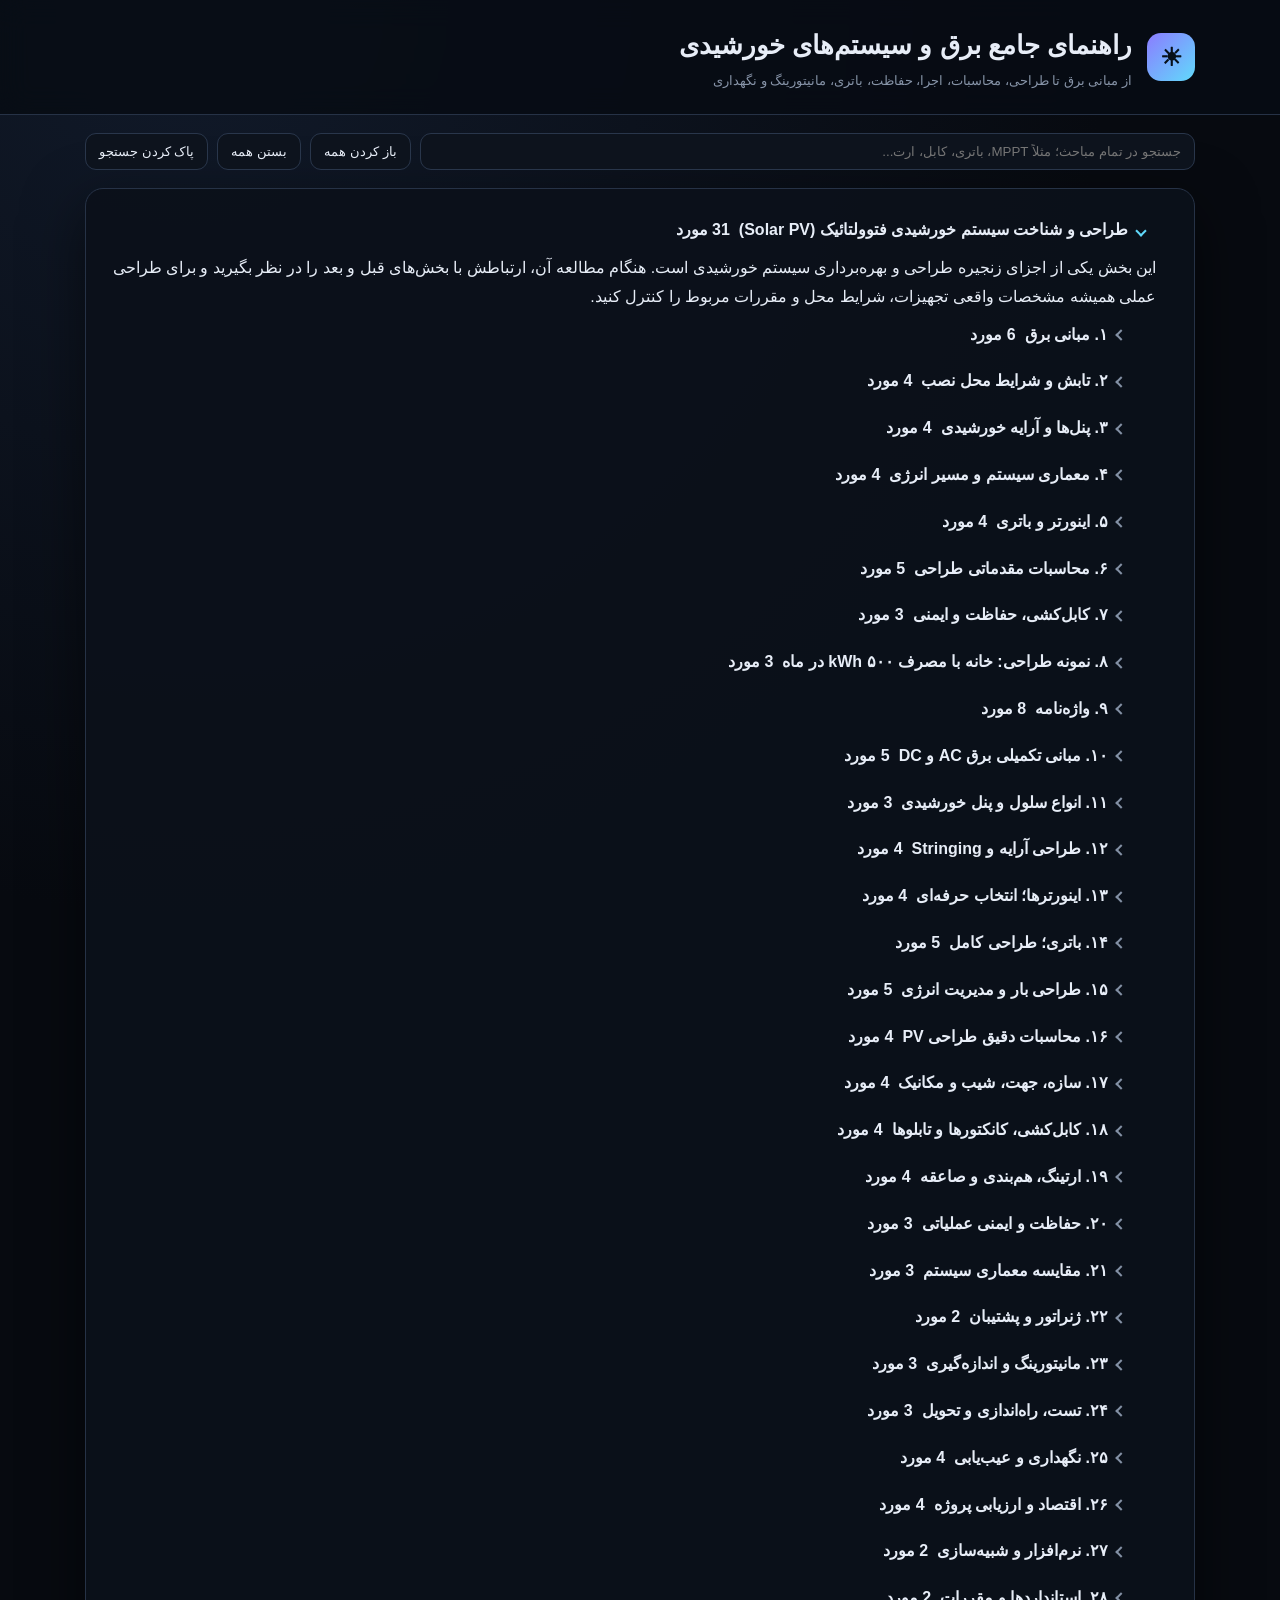
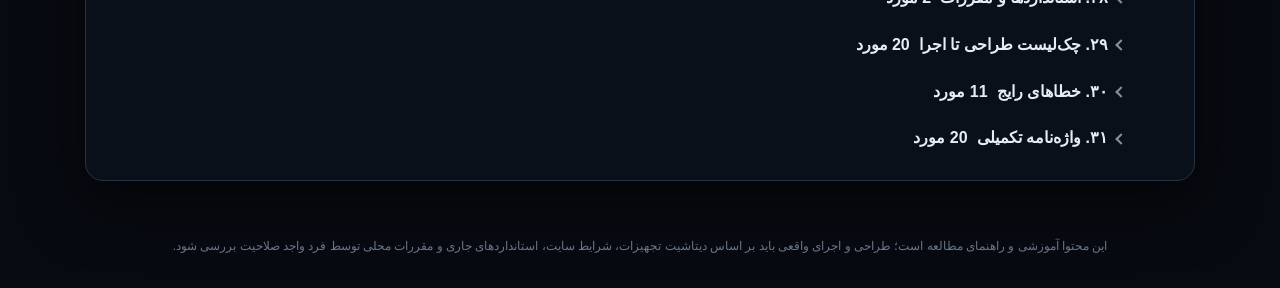
==== solar_system_dark.html @ 5c8ee8f2 "first commit" ====
<!doctype html>
<html lang="fa" dir="rtl">

<head>
    <meta charset="utf-8">
    <meta name="viewport" content="width=device-width,initial-scale=1">
    <title>راهنمای جامع برق و سیستم‌های خورشیدی</title>
    <link rel="stylesheet" href="assets/css/solar_system_dark.css">
</head>

<body>
    <header>
        <div class="head">
            <div class="logo">☀</div>
            <div>
                <h1>راهنمای جامع برق و سیستم‌های خورشیدی</h1>
                <div class="sub">از مبانی برق تا طراحی، محاسبات، اجرا، حفاظت، باتری، مانیتورینگ و نگهداری</div>
            </div>
        </div>
    </header>
    <div class="tools"><input id="search" placeholder="جستجو در تمام مباحث؛ مثلاً MPPT، باتری، کابل، ارت..."><button
            id="open">باز کردن همه</button><button id="close">بستن همه</button><button id="clear">پاک کردن
            جستجو</button></div>
    <main>
        <section class="tree">
            <ul>
                <li>
                    <details class="topic" open>
                        <summary><span class="chev"></span><span class="title">طراحی و شناخت سیستم خورشیدی فتوولتائیک
                                (Solar PV)</span><span class="count">31 مورد</span></summary>
                        <div class="topic-desc">این بخش یکی از اجزای زنجیره طراحی و بهره‌برداری سیستم خورشیدی است. هنگام
                            مطالعه آن، ارتباطش با بخش‌های قبل و بعد را در نظر بگیرید و برای طراحی عملی همیشه مشخصات
                            واقعی تجهیزات، شرایط محل و مقررات مربوط را کنترل کنید.</div>
                        <ul>
                            <li>
                                <details class="topic">
                                    <summary><span class="chev"></span><span class="title">۱. مبانی برق</span><span
                                            class="count">6 مورد</span></summary>
                                    <div class="topic-desc">این بخش یکی از اجزای زنجیره طراحی و بهره‌برداری سیستم
                                        خورشیدی است. هنگام مطالعه آن، ارتباطش با بخش‌های قبل و بعد را در نظر بگیرید و
                                        برای طراحی عملی همیشه مشخصات واقعی تجهیزات، شرایط محل و مقررات مربوط را کنترل
                                        کنید.</div>
                                    <ul>
                                        <li>
                                            <details class="topic">
                                                <summary><span class="chev"></span><span class="title">ولتاژ (Voltage —
                                                        V)</span><span class="count">4 مورد</span></summary>
                                                <div class="topic-desc">ولتاژ اختلاف پتانسیل الکتریکی است و مانند نیروی
                                                    محرکه جریان عمل می‌کند. واحد آن ولت (V) است.</div>
                                                <ul>
                                                    <li class="leaf">
                                                        <div class="leaf-title"><span class="dot"></span>اختلاف پتانسیل
                                                            الکتریکی بین دو نقطه</div>
                                                        <div class="desc">این بخش یکی از اجزای زنجیره طراحی و
                                                            بهره‌برداری سیستم خورشیدی است. هنگام مطالعه آن، ارتباطش با
                                                            بخش‌های قبل و بعد را در نظر بگیرید و برای طراحی عملی همیشه
                                                            مشخصات واقعی تجهیزات، شرایط محل و مقررات مربوط را کنترل
                                                            کنید.</div>
                                                    </li>
                                                    <li class="leaf">
                                                        <div class="leaf-title"><span class="dot"></span>واحد: ولت (V)
                                                        </div>
                                                        <div class="desc">این بخش یکی از اجزای زنجیره طراحی و
                                                            بهره‌برداری سیستم خورشیدی است. هنگام مطالعه آن، ارتباطش با
                                                            بخش‌های قبل و بعد را در نظر بگیرید و برای طراحی عملی همیشه
                                                            مشخصات واقعی تجهیزات، شرایط محل و مقررات مربوط را کنترل
                                                            کنید.</div>
                                                    </li>
                                                    <li class="leaf">
                                                        <div class="leaf-title"><span class="dot"></span>نمادهای رایج: V
                                                            یا U</div>
                                                        <div class="desc">این بخش یکی از اجزای زنجیره طراحی و
                                                            بهره‌برداری سیستم خورشیدی است. هنگام مطالعه آن، ارتباطش با
                                                            بخش‌های قبل و بعد را در نظر بگیرید و برای طراحی عملی همیشه
                                                            مشخصات واقعی تجهیزات، شرایط محل و مقررات مربوط را کنترل
                                                            کنید.</div>
                                                    </li>
                                                    <li class="leaf">
                                                        <div class="leaf-title"><span class="dot"></span>تشبیه ساده:
                                                            مشابه اختلاف فشار در دو نقطه از لوله</div>
                                                        <div class="desc">این بخش یکی از اجزای زنجیره طراحی و
                                                            بهره‌برداری سیستم خورشیدی است. هنگام مطالعه آن، ارتباطش با
                                                            بخش‌های قبل و بعد را در نظر بگیرید و برای طراحی عملی همیشه
                                                            مشخصات واقعی تجهیزات، شرایط محل و مقررات مربوط را کنترل
                                                            کنید.</div>
                                                    </li>
                                                </ul>
                                            </details>
                                        </li>
                                        <li>
                                            <details class="topic">
                                                <summary><span class="chev"></span><span class="title">جریان (Current —
                                                        I)</span><span class="count">3 مورد</span></summary>
                                                <div class="topic-desc">جریان مقدار عبور بار الکتریکی در واحد زمان است و
                                                    با آمپر (A) اندازه‌گیری می‌شود.</div>
                                                <ul>
                                                    <li class="leaf">
                                                        <div class="leaf-title"><span class="dot"></span>میزان بار
                                                            الکتریکی عبوری در واحد زمان</div>
                                                        <div class="desc">این بخش یکی از اجزای زنجیره طراحی و
                                                            بهره‌برداری سیستم خورشیدی است. هنگام مطالعه آن، ارتباطش با
                                                            بخش‌های قبل و بعد را در نظر بگیرید و برای طراحی عملی همیشه
                                                            مشخصات واقعی تجهیزات، شرایط محل و مقررات مربوط را کنترل
                                                            کنید.</div>
                                                    </li>
                                                    <li class="leaf">
                                                        <div class="leaf-title"><span class="dot"></span>واحد: آمپر (A)
                                                        </div>
                                                        <div class="desc">این بخش یکی از اجزای زنجیره طراحی و
                                                            بهره‌برداری سیستم خورشیدی است. هنگام مطالعه آن، ارتباطش با
                                                            بخش‌های قبل و بعد را در نظر بگیرید و برای طراحی عملی همیشه
                                                            مشخصات واقعی تجهیزات، شرایط محل و مقررات مربوط را کنترل
                                                            کنید.</div>
                                                    </li>
                                                    <li class="leaf">
                                                        <div class="leaf-title"><span class="dot"></span>برای برقراری
                                                            جریان پایدار، مسیر مدار باید بسته باشد</div>
                                                        <div class="desc">جریان مقدار عبور بار الکتریکی در واحد زمان است
                                                            و با آمپر (A) اندازه‌گیری می‌شود.</div>
                                                    </li>
                                                </ul>
                                            </details>
                                        </li>
                                        <li>
                                            <details class="topic">
                                                <summary><span class="chev"></span><span class="title">مقاومت
                                                        (Resistance — R)</span><span class="count">3 مورد</span>
                                                </summary>
                                                <div class="topic-desc">این بخش یکی از اجزای زنجیره طراحی و بهره‌برداری
                                                    سیستم خورشیدی است. هنگام مطالعه آن، ارتباطش با بخش‌های قبل و بعد را
                                                    در نظر بگیرید و برای طراحی عملی همیشه مشخصات واقعی تجهیزات، شرایط
                                                    محل و مقررات مربوط را کنترل کنید.</div>
                                                <ul>
                                                    <li class="leaf">
                                                        <div class="leaf-title"><span class="dot"></span>میزان مخالفت با
                                                            عبور جریان</div>
                                                        <div class="desc">جریان مقدار عبور بار الکتریکی در واحد زمان است
                                                            و با آمپر (A) اندازه‌گیری می‌شود.</div>
                                                    </li>
                                                    <li class="leaf">
                                                        <div class="leaf-title"><span class="dot"></span>واحد: اهم (Ω)
                                                        </div>
                                                        <div class="desc">این بخش یکی از اجزای زنجیره طراحی و
                                                            بهره‌برداری سیستم خورشیدی است. هنگام مطالعه آن، ارتباطش با
                                                            بخش‌های قبل و بعد را در نظر بگیرید و برای طراحی عملی همیشه
                                                            مشخصات واقعی تجهیزات، شرایط محل و مقررات مربوط را کنترل
                                                            کنید.</div>
                                                    </li>
                                                    <li class="leaf">
                                                        <div class="leaf-title"><span class="dot"></span>به جنس، طول،
                                                            سطح مقطع و دمای رسانا وابسته است</div>
                                                        <div class="desc">این بخش یکی از اجزای زنجیره طراحی و
                                                            بهره‌برداری سیستم خورشیدی است. هنگام مطالعه آن، ارتباطش با
                                                            بخش‌های قبل و بعد را در نظر بگیرید و برای طراحی عملی همیشه
                                                            مشخصات واقعی تجهیزات، شرایط محل و مقررات مربوط را کنترل
                                                            کنید.</div>
                                                    </li>
                                                </ul>
                                            </details>
                                        </li>
                                        <li>
                                            <details class="topic">
                                                <summary><span class="chev"></span><span class="title">قانون
                                                        اهم</span><span class="count">4 مورد</span></summary>
                                                <div class="topic-desc">این بخش یکی از اجزای زنجیره طراحی و بهره‌برداری
                                                    سیستم خورشیدی است. هنگام مطالعه آن، ارتباطش با بخش‌های قبل و بعد را
                                                    در نظر بگیرید و برای طراحی عملی همیشه مشخصات واقعی تجهیزات، شرایط
                                                    محل و مقررات مربوط را کنترل کنید.</div>
                                                <ul>
                                                    <li class="leaf">
                                                        <div class="leaf-title"><span class="dot"></span>V = I × R</div>
                                                        <div class="desc">این بخش یکی از اجزای زنجیره طراحی و
                                                            بهره‌برداری سیستم خورشیدی است. هنگام مطالعه آن، ارتباطش با
                                                            بخش‌های قبل و بعد را در نظر بگیرید و برای طراحی عملی همیشه
                                                            مشخصات واقعی تجهیزات، شرایط محل و مقررات مربوط را کنترل
                                                            کنید.</div>
                                                    </li>
                                                    <li class="leaf">
                                                        <div class="leaf-title"><span class="dot"></span>I = V ÷ R</div>
                                                        <div class="desc">این بخش یکی از اجزای زنجیره طراحی و
                                                            بهره‌برداری سیستم خورشیدی است. هنگام مطالعه آن، ارتباطش با
                                                            بخش‌های قبل و بعد را در نظر بگیرید و برای طراحی عملی همیشه
                                                            مشخصات واقعی تجهیزات، شرایط محل و مقررات مربوط را کنترل
                                                            کنید.</div>
                                                    </li>
                                                    <li class="leaf">
                                                        <div class="leaf-title"><span class="dot"></span>R = V ÷ I</div>
                                                        <div class="desc">این بخش یکی از اجزای زنجیره طراحی و
                                                            بهره‌برداری سیستم خورشیدی است. هنگام مطالعه آن، ارتباطش با
                                                            بخش‌های قبل و بعد را در نظر بگیرید و برای طراحی عملی همیشه
                                                            مشخصات واقعی تجهیزات، شرایط محل و مقررات مربوط را کنترل
                                                            کنید.</div>
                                                    </li>
                                                    <li class="leaf">
                                                        <div class="leaf-title"><span class="dot"></span>این روابط برای
                                                            اجزای اهمی و در شرایط مناسب معتبرند</div>
                                                        <div class="desc">این بخش یکی از اجزای زنجیره طراحی و
                                                            بهره‌برداری سیستم خورشیدی است. هنگام مطالعه آن، ارتباطش با
                                                            بخش‌های قبل و بعد را در نظر بگیرید و برای طراحی عملی همیشه
                                                            مشخصات واقعی تجهیزات، شرایط محل و مقررات مربوط را کنترل
                                                            کنید.</div>
                                                    </li>
                                                </ul>
                                            </details>
                                        </li>
                                        <li>
                                            <details class="topic">
                                                <summary><span class="chev"></span><span class="title">توان و
                                                        انرژی</span><span class="count">4 مورد</span></summary>
                                                <div class="topic-desc">توان نرخ مصرف یا تولید انرژی است و معمولاً با
                                                    وات (W) یا کیلووات (kW) بیان می‌شود.</div>
                                                <ul>
                                                    <li class="leaf">
                                                        <div class="leaf-title"><span class="dot"></span>توان DC: P = V
                                                            × I (وات، W)</div>
                                                        <div class="desc">توان نرخ مصرف یا تولید انرژی است و معمولاً با
                                                            وات (W) یا کیلووات (kW) بیان می‌شود.</div>
                                                    </li>
                                                    <li class="leaf">
                                                        <div class="leaf-title"><span class="dot"></span>انرژی: E = P ×
                                                            t</div>
                                                        <div class="desc">انرژی مقدار کاری است که در طول زمان مصرف یا
                                                            تولید می‌شود و در سیستم‌های برق معمولاً با Wh یا kWh بیان
                                                            می‌شود.</div>
                                                    </li>
                                                    <li class="leaf">
                                                        <div class="leaf-title"><span class="dot"></span>۱ کیلووات‌ساعت
                                                            (kWh) = مصرف توان ۱ کیلووات به مدت ۱ ساعت</div>
                                                        <div class="desc">توان نرخ مصرف یا تولید انرژی است و معمولاً با
                                                            وات (W) یا کیلووات (kW) بیان می‌شود.</div>
                                                    </li>
                                                    <li class="leaf">
                                                        <div class="leaf-title"><span class="dot"></span>توان لحظه‌ای با
                                                            انرژی مصرف‌شده یکسان نیست</div>
                                                        <div class="desc">توان نرخ مصرف یا تولید انرژی است و معمولاً با
                                                            وات (W) یا کیلووات (kW) بیان می‌شود.</div>
                                                    </li>
                                                </ul>
                                            </details>
                                        </li>
                                        <li>
                                            <details class="topic">
                                                <summary><span class="chev"></span><span class="title">مدار سری و
                                                        موازی</span><span class="count">4 مورد</span></summary>
                                                <div class="topic-desc">این بخش یکی از اجزای زنجیره طراحی و بهره‌برداری
                                                    سیستم خورشیدی است. هنگام مطالعه آن، ارتباطش با بخش‌های قبل و بعد را
                                                    در نظر بگیرید و برای طراحی عملی همیشه مشخصات واقعی تجهیزات، شرایط
                                                    محل و مقررات مربوط را کنترل کنید.</div>
                                                <ul>
                                                    <li class="leaf">
                                                        <div class="leaf-title"><span class="dot"></span>اتصال سری:
                                                            ولتاژها جمع می‌شوند؛ جریان یکسان است</div>
                                                        <div class="desc">ولتاژ اختلاف پتانسیل الکتریکی است و مانند
                                                            نیروی محرکه جریان عمل می‌کند. واحد آن ولت (V) است.</div>
                                                    </li>
                                                    <li class="leaf">
                                                        <div class="leaf-title"><span class="dot"></span>اتصال موازی:
                                                            جریان شاخه‌ها جمع می‌شود؛ ولتاژ یکسان است</div>
                                                        <div class="desc">ولتاژ اختلاف پتانسیل الکتریکی است و مانند
                                                            نیروی محرکه جریان عمل می‌کند. واحد آن ولت (V) است.</div>
                                                    </li>
                                                    <li class="leaf">
                                                        <div class="leaf-title"><span class="dot"></span>مقاومت معادل
                                                            سری: R کل = R1 + R2 + …</div>
                                                        <div class="desc">این بخش یکی از اجزای زنجیره طراحی و
                                                            بهره‌برداری سیستم خورشیدی است. هنگام مطالعه آن، ارتباطش با
                                                            بخش‌های قبل و بعد را در نظر بگیرید و برای طراحی عملی همیشه
                                                            مشخصات واقعی تجهیزات، شرایط محل و مقررات مربوط را کنترل
                                                            کنید.</div>
                                                    </li>
                                                    <li class="leaf">
                                                        <div class="leaf-title"><span class="dot"></span>مقاومت معادل
                                                            موازی: 1/R کل = 1/R1 + 1/R2 + …</div>
                                                        <div class="desc">این بخش یکی از اجزای زنجیره طراحی و
                                                            بهره‌برداری سیستم خورشیدی است. هنگام مطالعه آن، ارتباطش با
                                                            بخش‌های قبل و بعد را در نظر بگیرید و برای طراحی عملی همیشه
                                                            مشخصات واقعی تجهیزات، شرایط محل و مقررات مربوط را کنترل
                                                            کنید.</div>
                                                    </li>
                                                </ul>
                                            </details>
                                        </li>
                                    </ul>
                                </details>
                            </li>
                            <li>
                                <details class="topic">
                                    <summary><span class="chev"></span><span class="title">۲. تابش و شرایط محل
                                            نصب</span><span class="count">4 مورد</span></summary>
                                    <div class="topic-desc">این بخش یکی از اجزای زنجیره طراحی و بهره‌برداری سیستم
                                        خورشیدی است. هنگام مطالعه آن، ارتباطش با بخش‌های قبل و بعد را در نظر بگیرید و
                                        برای طراحی عملی همیشه مشخصات واقعی تجهیزات، شرایط محل و مقررات مربوط را کنترل
                                        کنید.</div>
                                    <ul>
                                        <li>
                                            <details class="topic">
                                                <summary><span class="chev"></span><span class="title">تابش
                                                        (Irradiance)</span><span class="count">2 مورد</span></summary>
                                                <div class="topic-desc">این بخش یکی از اجزای زنجیره طراحی و بهره‌برداری
                                                    سیستم خورشیدی است. هنگام مطالعه آن، ارتباطش با بخش‌های قبل و بعد را
                                                    در نظر بگیرید و برای طراحی عملی همیشه مشخصات واقعی تجهیزات، شرایط
                                                    محل و مقررات مربوط را کنترل کنید.</div>
                                                <ul>
                                                    <li class="leaf">
                                                        <div class="leaf-title"><span class="dot"></span>توان تابشی
                                                            دریافتی در واحد سطح</div>
                                                        <div class="desc">توان نرخ مصرف یا تولید انرژی است و معمولاً با
                                                            وات (W) یا کیلووات (kW) بیان می‌شود.</div>
                                                    </li>
                                                    <li class="leaf">
                                                        <div class="leaf-title"><span class="dot"></span>واحد رایج: W/m²
                                                        </div>
                                                        <div class="desc">این بخش یکی از اجزای زنجیره طراحی و
                                                            بهره‌برداری سیستم خورشیدی است. هنگام مطالعه آن، ارتباطش با
                                                            بخش‌های قبل و بعد را در نظر بگیرید و برای طراحی عملی همیشه
                                                            مشخصات واقعی تجهیزات، شرایط محل و مقررات مربوط را کنترل
                                                            کنید.</div>
                                                    </li>
                                                </ul>
                                            </details>
                                        </li>
                                        <li>
                                            <details class="topic">
                                                <summary><span class="chev"></span><span class="title">تابش تجمعی
                                                        (Irradiation)</span><span class="count">2 مورد</span></summary>
                                                <div class="topic-desc">این بخش یکی از اجزای زنجیره طراحی و بهره‌برداری
                                                    سیستم خورشیدی است. هنگام مطالعه آن، ارتباطش با بخش‌های قبل و بعد را
                                                    در نظر بگیرید و برای طراحی عملی همیشه مشخصات واقعی تجهیزات، شرایط
                                                    محل و مقررات مربوط را کنترل کنید.</div>
                                                <ul>
                                                    <li class="leaf">
                                                        <div class="leaf-title"><span class="dot"></span>انرژی تابشی
                                                            دریافت‌شده در یک بازه زمانی</div>
                                                        <div class="desc">انرژی مقدار کاری است که در طول زمان مصرف یا
                                                            تولید می‌شود و در سیستم‌های برق معمولاً با Wh یا kWh بیان
                                                            می‌شود.</div>
                                                    </li>
                                                    <li class="leaf">
                                                        <div class="leaf-title"><span class="dot"></span>واحد رایج:
                                                            kWh/m²/day</div>
                                                        <div class="desc">این بخش یکی از اجزای زنجیره طراحی و
                                                            بهره‌برداری سیستم خورشیدی است. هنگام مطالعه آن، ارتباطش با
                                                            بخش‌های قبل و بعد را در نظر بگیرید و برای طراحی عملی همیشه
                                                            مشخصات واقعی تجهیزات، شرایط محل و مقررات مربوط را کنترل
                                                            کنید.</div>
                                                    </li>
                                                </ul>
                                            </details>
                                        </li>
                                        <li>
                                            <details class="topic">
                                                <summary><span class="chev"></span><span class="title">ساعات اوج تابش
                                                        خورشید (PSH)</span><span class="count">2 مورد</span></summary>
                                                <div class="topic-desc">این بخش یکی از اجزای زنجیره طراحی و بهره‌برداری
                                                    سیستم خورشیدی است. هنگام مطالعه آن، ارتباطش با بخش‌های قبل و بعد را
                                                    در نظر بگیرید و برای طراحی عملی همیشه مشخصات واقعی تجهیزات، شرایط
                                                    محل و مقررات مربوط را کنترل کنید.</div>
                                                <ul>
                                                    <li class="leaf">
                                                        <div class="leaf-title"><span class="dot"></span>انرژی روزانه
                                                            تابش را به معادل ساعت تابش با شدت ۱۰۰۰ W/m² تبدیل می‌کند
                                                        </div>
                                                        <div class="desc">انرژی مقدار کاری است که در طول زمان مصرف یا
                                                            تولید می‌شود و در سیستم‌های برق معمولاً با Wh یا kWh بیان
                                                            می‌شود.</div>
                                                    </li>
                                                    <li class="leaf">
                                                        <div class="leaf-title"><span class="dot"></span>مثال: ۵ PSH
                                                            معادل ۵ ساعت در شدت ۱۰۰۰ W/m² است؛ نه لزوماً ۵ ساعت روشنایی
                                                        </div>
                                                        <div class="desc">این بخش یکی از اجزای زنجیره طراحی و
                                                            بهره‌برداری سیستم خورشیدی است. هنگام مطالعه آن، ارتباطش با
                                                            بخش‌های قبل و بعد را در نظر بگیرید و برای طراحی عملی همیشه
                                                            مشخصات واقعی تجهیزات، شرایط محل و مقررات مربوط را کنترل
                                                            کنید.</div>
                                                    </li>
                                                </ul>
                                            </details>
                                        </li>
                                        <li>
                                            <details class="topic">
                                                <summary><span class="chev"></span><span class="title">ارزیابی محل
                                                        نصب</span><span class="count">5 مورد</span></summary>
                                                <div class="topic-desc">این بخش یکی از اجزای زنجیره طراحی و بهره‌برداری
                                                    سیستم خورشیدی است. هنگام مطالعه آن، ارتباطش با بخش‌های قبل و بعد را
                                                    در نظر بگیرید و برای طراحی عملی همیشه مشخصات واقعی تجهیزات، شرایط
                                                    محل و مقررات مربوط را کنترل کنید.</div>
                                                <ul>
                                                    <li class="leaf">
                                                        <div class="leaf-title"><span class="dot"></span>موقعیت
                                                            جغرافیایی و داده‌های تابش محلی</div>
                                                        <div class="desc">این بخش یکی از اجزای زنجیره طراحی و
                                                            بهره‌برداری سیستم خورشیدی است. هنگام مطالعه آن، ارتباطش با
                                                            بخش‌های قبل و بعد را در نظر بگیرید و برای طراحی عملی همیشه
                                                            مشخصات واقعی تجهیزات، شرایط محل و مقررات مربوط را کنترل
                                                            کنید.</div>
                                                    </li>
                                                    <li class="leaf">
                                                        <div class="leaf-title"><span class="dot"></span>جهت و زاویه شیب
                                                            پنل‌ها</div>
                                                        <div class="desc">این بخش یکی از اجزای زنجیره طراحی و
                                                            بهره‌برداری سیستم خورشیدی است. هنگام مطالعه آن، ارتباطش با
                                                            بخش‌های قبل و بعد را در نظر بگیرید و برای طراحی عملی همیشه
                                                            مشخصات واقعی تجهیزات، شرایط محل و مقررات مربوط را کنترل
                                                            کنید.</div>
                                                    </li>
                                                    <li class="leaf">
                                                        <div class="leaf-title"><span class="dot"></span>سایه‌اندازی
                                                            ساختمان، درختان و موانع</div>
                                                        <div class="desc">این بخش یکی از اجزای زنجیره طراحی و
                                                            بهره‌برداری سیستم خورشیدی است. هنگام مطالعه آن، ارتباطش با
                                                            بخش‌های قبل و بعد را در نظر بگیرید و برای طراحی عملی همیشه
                                                            مشخصات واقعی تجهیزات، شرایط محل و مقررات مربوط را کنترل
                                                            کنید.</div>
                                                    </li>
                                                    <li class="leaf">
                                                        <div class="leaf-title"><span class="dot"></span>دما، تهویه،
                                                            گردوغبار و دسترسی برای نگهداری</div>
                                                        <div class="desc">این بخش یکی از اجزای زنجیره طراحی و
                                                            بهره‌برداری سیستم خورشیدی است. هنگام مطالعه آن، ارتباطش با
                                                            بخش‌های قبل و بعد را در نظر بگیرید و برای طراحی عملی همیشه
                                                            مشخصات واقعی تجهیزات، شرایط محل و مقررات مربوط را کنترل
                                                            کنید.</div>
                                                    </li>
                                                    <li class="leaf">
                                                        <div class="leaf-title"><span class="dot"></span>زاویه بهینه به
                                                            موقعیت، فصل و هدف تولید وابسته است</div>
                                                        <div class="desc">این بخش یکی از اجزای زنجیره طراحی و
                                                            بهره‌برداری سیستم خورشیدی است. هنگام مطالعه آن، ارتباطش با
                                                            بخش‌های قبل و بعد را در نظر بگیرید و برای طراحی عملی همیشه
                                                            مشخصات واقعی تجهیزات، شرایط محل و مقررات مربوط را کنترل
                                                            کنید.</div>
                                                    </li>
                                                </ul>
                                            </details>
                                        </li>
                                    </ul>
                                </details>
                            </li>
                            <li>
                                <details class="topic">
                                    <summary><span class="chev"></span><span class="title">۳. پنل‌ها و آرایه
                                            خورشیدی</span><span class="count">4 مورد</span></summary>
                                    <div class="topic-desc">این بخش یکی از اجزای زنجیره طراحی و بهره‌برداری سیستم
                                        خورشیدی است. هنگام مطالعه آن، ارتباطش با بخش‌های قبل و بعد را در نظر بگیرید و
                                        برای طراحی عملی همیشه مشخصات واقعی تجهیزات، شرایط محل و مقررات مربوط را کنترل
                                        کنید.</div>
                                    <ul>
                                        <li>
                                            <details class="topic">
                                                <summary><span class="chev"></span><span class="title">اجزای
                                                        پنل</span><span class="count">2 مورد</span></summary>
                                                <div class="topic-desc">این بخش یکی از اجزای زنجیره طراحی و بهره‌برداری
                                                    سیستم خورشیدی است. هنگام مطالعه آن، ارتباطش با بخش‌های قبل و بعد را
                                                    در نظر بگیرید و برای طراحی عملی همیشه مشخصات واقعی تجهیزات، شرایط
                                                    محل و مقررات مربوط را کنترل کنید.</div>
                                                <ul>
                                                    <li class="leaf">
                                                        <div class="leaf-title"><span class="dot"></span>سلول‌های
                                                            خورشیدی، شیشه، لایه‌های محافظ، اتصالات و قاب</div>
                                                        <div class="desc">این بخش یکی از اجزای زنجیره طراحی و
                                                            بهره‌برداری سیستم خورشیدی است. هنگام مطالعه آن، ارتباطش با
                                                            بخش‌های قبل و بعد را در نظر بگیرید و برای طراحی عملی همیشه
                                                            مشخصات واقعی تجهیزات، شرایط محل و مقررات مربوط را کنترل
                                                            کنید.</div>
                                                    </li>
                                                    <li class="leaf">
                                                        <div class="leaf-title"><span class="dot"></span>سلول‌ها نور را
                                                            به برق DC تبدیل می‌کنند</div>
                                                        <div class="desc">این بخش یکی از اجزای زنجیره طراحی و
                                                            بهره‌برداری سیستم خورشیدی است. هنگام مطالعه آن، ارتباطش با
                                                            بخش‌های قبل و بعد را در نظر بگیرید و برای طراحی عملی همیشه
                                                            مشخصات واقعی تجهیزات، شرایط محل و مقررات مربوط را کنترل
                                                            کنید.</div>
                                                    </li>
                                                </ul>
                                            </details>
                                        </li>
                                        <li>
                                            <details class="topic">
                                                <summary><span class="chev"></span><span class="title">پارامترهای
                                                        دیتاشیت</span><span class="count">5 مورد</span></summary>
                                                <div class="topic-desc">دیتاشیت پنل فقط برای دانستن توان اسمی نیست. Voc،
                                                    Isc، Vmp و Imp برای طراحی رشته‌ها، انتخاب اینورتر، حفاظت و کنترل
                                                    محدوده MPPT ضروری هستند. ضرایب دمایی نیز مشخص می‌کنند این مقادیر در
                                                    گرما و سرما چگونه تغییر می‌کنند.</div>
                                                <ul>
                                                    <li class="leaf">
                                                        <div class="leaf-title"><span class="dot"></span>Pmax: توان
                                                            بیشینه در شرایط آزمون استاندارد</div>
                                                        <div class="desc">توان نرخ مصرف یا تولید انرژی است و معمولاً با
                                                            وات (W) یا کیلووات (kW) بیان می‌شود.</div>
                                                    </li>
                                                    <li class="leaf">
                                                        <div class="leaf-title"><span class="dot"></span>Voc: ولتاژ مدار
                                                            باز</div>
                                                        <div class="desc">ولتاژ اختلاف پتانسیل الکتریکی است و مانند
                                                            نیروی محرکه جریان عمل می‌کند. واحد آن ولت (V) است.</div>
                                                    </li>
                                                    <li class="leaf">
                                                        <div class="leaf-title"><span class="dot"></span>Isc: جریان
                                                            اتصال کوتاه</div>
                                                        <div class="desc">جریان مقدار عبور بار الکتریکی در واحد زمان است
                                                            و با آمپر (A) اندازه‌گیری می‌شود.</div>
                                                    </li>
                                                    <li class="leaf">
                                                        <div class="leaf-title"><span class="dot"></span>Vmp و Imp:
                                                            ولتاژ و جریان در نقطه بیشینه توان</div>
                                                        <div class="desc">ولتاژ اختلاف پتانسیل الکتریکی است و مانند
                                                            نیروی محرکه جریان عمل می‌کند. واحد آن ولت (V) است.</div>
                                                    </li>
                                                    <li class="leaf">
                                                        <div class="leaf-title"><span class="dot"></span>ضریب دمایی توان
                                                            و ولتاژ</div>
                                                        <div class="desc">ولتاژ اختلاف پتانسیل الکتریکی است و مانند
                                                            نیروی محرکه جریان عمل می‌کند. واحد آن ولت (V) است.</div>
                                                    </li>
                                                </ul>
                                            </details>
                                        </li>
                                        <li>
                                            <details class="topic">
                                                <summary><span class="chev"></span><span class="title">اتصال
                                                        پنل‌ها</span><span class="count">3 مورد</span></summary>
                                                <div class="topic-desc">این بخش یکی از اجزای زنجیره طراحی و بهره‌برداری
                                                    سیستم خورشیدی است. هنگام مطالعه آن، ارتباطش با بخش‌های قبل و بعد را
                                                    در نظر بگیرید و برای طراحی عملی همیشه مشخصات واقعی تجهیزات، شرایط
                                                    محل و مقررات مربوط را کنترل کنید.</div>
                                                <ul>
                                                    <li class="leaf">
                                                        <div class="leaf-title"><span class="dot"></span>سری: ولتاژها
                                                            جمع می‌شوند و جریان رشته تقریباً یکسان است</div>
                                                        <div class="desc">ولتاژ اختلاف پتانسیل الکتریکی است و مانند
                                                            نیروی محرکه جریان عمل می‌کند. واحد آن ولت (V) است.</div>
                                                    </li>
                                                    <li class="leaf">
                                                        <div class="leaf-title"><span class="dot"></span>موازی: جریان‌ها
                                                            جمع می‌شوند و ولتاژ رشته‌ها باید سازگار باشد</div>
                                                        <div class="desc">ولتاژ اختلاف پتانسیل الکتریکی است و مانند
                                                            نیروی محرکه جریان عمل می‌کند. واحد آن ولت (V) است.</div>
                                                    </li>
                                                    <li class="leaf">
                                                        <div class="leaf-title"><span class="dot"></span>برای اتصال
                                                            موازی، مشخصات رشته‌ها و الزامات حفاظتی بررسی شود</div>
                                                        <div class="desc">این بخش یکی از اجزای زنجیره طراحی و
                                                            بهره‌برداری سیستم خورشیدی است. هنگام مطالعه آن، ارتباطش با
                                                            بخش‌های قبل و بعد را در نظر بگیرید و برای طراحی عملی همیشه
                                                            مشخصات واقعی تجهیزات، شرایط محل و مقررات مربوط را کنترل
                                                            کنید.</div>
                                                    </li>
                                                </ul>
                                            </details>
                                        </li>
                                        <li>
                                            <details class="topic">
                                                <summary><span class="chev"></span><span class="title">سایه‌اندازی و
                                                        دیود بای‌پس</span><span class="count">3 مورد</span></summary>
                                                <div class="topic-desc">این بخش یکی از اجزای زنجیره طراحی و بهره‌برداری
                                                    سیستم خورشیدی است. هنگام مطالعه آن، ارتباطش با بخش‌های قبل و بعد را
                                                    در نظر بگیرید و برای طراحی عملی همیشه مشخصات واقعی تجهیزات، شرایط
                                                    محل و مقررات مربوط را کنترل کنید.</div>
                                                <ul>
                                                    <li class="leaf">
                                                        <div class="leaf-title"><span class="dot"></span>سایه می‌تواند
                                                            تولید رشته را کاهش دهد</div>
                                                        <div class="desc">توان نرخ مصرف یا تولید انرژی است و معمولاً با
                                                            وات (W) یا کیلووات (kW) بیان می‌شود.</div>
                                                    </li>
                                                    <li class="leaf">
                                                        <div class="leaf-title"><span class="dot"></span>اثر دقیق به
                                                            آرایش سلول‌ها، دیودهای بای‌پس و MPPT بستگی دارد</div>
                                                        <div class="desc">این بخش یکی از اجزای زنجیره طراحی و
                                                            بهره‌برداری سیستم خورشیدی است. هنگام مطالعه آن، ارتباطش با
                                                            بخش‌های قبل و بعد را در نظر بگیرید و برای طراحی عملی همیشه
                                                            مشخصات واقعی تجهیزات، شرایط محل و مقررات مربوط را کنترل
                                                            کنید.</div>
                                                    </li>
                                                    <li class="leaf">
                                                        <div class="leaf-title"><span class="dot"></span>از این قاعده
                                                            ساده که «همیشه ضعیف‌ترین پنل جریان کل را تعیین می‌کند»
                                                            به‌تنهایی برای طراحی استفاده نکنید</div>
                                                        <div class="desc">جریان مقدار عبور بار الکتریکی در واحد زمان است
                                                            و با آمپر (A) اندازه‌گیری می‌شود.</div>
                                                    </li>
                                                </ul>
                                            </details>
                                        </li>
                                    </ul>
                                </details>
                            </li>
                            <li>
                                <details class="topic">
                                    <summary><span class="chev"></span><span class="title">۴. معماری سیستم و مسیر
                                            انرژی</span><span class="count">4 مورد</span></summary>
                                    <div class="topic-desc">انرژی مقدار کاری است که در طول زمان مصرف یا تولید می‌شود و
                                        در سیستم‌های برق معمولاً با Wh یا kWh بیان می‌شود.</div>
                                    <ul>
                                        <li>
                                            <details class="topic">
                                                <summary><span class="chev"></span><span class="title">سیستم متصل به
                                                        شبکه (On-grid)</span><span class="count">3 مورد</span></summary>
                                                <div class="topic-desc">این بخش یکی از اجزای زنجیره طراحی و بهره‌برداری
                                                    سیستم خورشیدی است. هنگام مطالعه آن، ارتباطش با بخش‌های قبل و بعد را
                                                    در نظر بگیرید و برای طراحی عملی همیشه مشخصات واقعی تجهیزات، شرایط
                                                    محل و مقررات مربوط را کنترل کنید.</div>
                                                <ul>
                                                    <li class="leaf">
                                                        <div class="leaf-title"><span class="dot"></span>تولید پنل‌ها →
                                                            اینورتر متصل به شبکه → تابلو و بارها/شبکه</div>
                                                        <div class="desc">این بخش یکی از اجزای زنجیره طراحی و
                                                            بهره‌برداری سیستم خورشیدی است. هنگام مطالعه آن، ارتباطش با
                                                            بخش‌های قبل و بعد را در نظر بگیرید و برای طراحی عملی همیشه
                                                            مشخصات واقعی تجهیزات، شرایط محل و مقررات مربوط را کنترل
                                                            کنید.</div>
                                                    </li>
                                                    <li class="leaf">
                                                        <div class="leaf-title"><span class="dot"></span>معمولاً برای
                                                            ذخیره انرژی به باتری نیاز ندارد</div>
                                                        <div class="desc">انرژی مقدار کاری است که در طول زمان مصرف یا
                                                            تولید می‌شود و در سیستم‌های برق معمولاً با Wh یا kWh بیان
                                                            می‌شود.</div>
                                                    </li>
                                                    <li class="leaf">
                                                        <div class="leaf-title"><span class="dot"></span>اینورتر معمولی
                                                            هنگام قطع شبکه برای ایمنی خاموش می‌شود</div>
                                                        <div class="desc">این بخش یکی از اجزای زنجیره طراحی و
                                                            بهره‌برداری سیستم خورشیدی است. هنگام مطالعه آن، ارتباطش با
                                                            بخش‌های قبل و بعد را در نظر بگیرید و برای طراحی عملی همیشه
                                                            مشخصات واقعی تجهیزات، شرایط محل و مقررات مربوط را کنترل
                                                            کنید.</div>
                                                    </li>
                                                </ul>
                                            </details>
                                        </li>
                                        <li>
                                            <details class="topic">
                                                <summary><span class="chev"></span><span class="title">سیستم مستقل از
                                                        شبکه (Off-grid)</span><span class="count">3 مورد</span>
                                                </summary>
                                                <div class="topic-desc">این بخش یکی از اجزای زنجیره طراحی و بهره‌برداری
                                                    سیستم خورشیدی است. هنگام مطالعه آن، ارتباطش با بخش‌های قبل و بعد را
                                                    در نظر بگیرید و برای طراحی عملی همیشه مشخصات واقعی تجهیزات، شرایط
                                                    محل و مقررات مربوط را کنترل کنید.</div>
                                                <ul>
                                                    <li class="leaf">
                                                        <div class="leaf-title"><span class="dot"></span>پنل‌ها →
                                                            کنترل‌کننده شارژ → باتری → اینورتر → بارهای AC</div>
                                                        <div class="desc">این بخش یکی از اجزای زنجیره طراحی و
                                                            بهره‌برداری سیستم خورشیدی است. هنگام مطالعه آن، ارتباطش با
                                                            بخش‌های قبل و بعد را در نظر بگیرید و برای طراحی عملی همیشه
                                                            مشخصات واقعی تجهیزات، شرایط محل و مقررات مربوط را کنترل
                                                            کنید.</div>
                                                    </li>
                                                    <li class="leaf">
                                                        <div class="leaf-title"><span class="dot"></span>برای بارهای DC
                                                            ممکن است مسیر DC جداگانه وجود داشته باشد</div>
                                                        <div class="desc">این بخش یکی از اجزای زنجیره طراحی و
                                                            بهره‌برداری سیستم خورشیدی است. هنگام مطالعه آن، ارتباطش با
                                                            بخش‌های قبل و بعد را در نظر بگیرید و برای طراحی عملی همیشه
                                                            مشخصات واقعی تجهیزات، شرایط محل و مقررات مربوط را کنترل
                                                            کنید.</div>
                                                    </li>
                                                    <li class="leaf">
                                                        <div class="leaf-title"><span class="dot"></span>ظرفیت باتری و
                                                            مدت پشتیبانی باید محاسبه شود</div>
                                                        <div class="desc">این بخش یکی از اجزای زنجیره طراحی و
                                                            بهره‌برداری سیستم خورشیدی است. هنگام مطالعه آن، ارتباطش با
                                                            بخش‌های قبل و بعد را در نظر بگیرید و برای طراحی عملی همیشه
                                                            مشخصات واقعی تجهیزات، شرایط محل و مقررات مربوط را کنترل
                                                            کنید.</div>
                                                    </li>
                                                </ul>
                                            </details>
                                        </li>
                                        <li>
                                            <details class="topic">
                                                <summary><span class="chev"></span><span class="title">سیستم هیبرید
                                                        (Hybrid)</span><span class="count">2 مورد</span></summary>
                                                <div class="topic-desc">این بخش یکی از اجزای زنجیره طراحی و بهره‌برداری
                                                    سیستم خورشیدی است. هنگام مطالعه آن، ارتباطش با بخش‌های قبل و بعد را
                                                    در نظر بگیرید و برای طراحی عملی همیشه مشخصات واقعی تجهیزات، شرایط
                                                    محل و مقررات مربوط را کنترل کنید.</div>
                                                <ul>
                                                    <li class="leaf">
                                                        <div class="leaf-title"><span class="dot"></span>ترکیبی از پنل،
                                                            اینورتر هیبرید، باتری و شبکه</div>
                                                        <div class="desc">این بخش یکی از اجزای زنجیره طراحی و
                                                            بهره‌برداری سیستم خورشیدی است. هنگام مطالعه آن، ارتباطش با
                                                            بخش‌های قبل و بعد را در نظر بگیرید و برای طراحی عملی همیشه
                                                            مشخصات واقعی تجهیزات، شرایط محل و مقررات مربوط را کنترل
                                                            کنید.</div>
                                                    </li>
                                                    <li class="leaf">
                                                        <div class="leaf-title"><span class="dot"></span>قابلیت پشتیبانی
                                                            هنگام قطع برق به مدل دستگاه و طراحی مدار پشتیبان وابسته است
                                                        </div>
                                                        <div class="desc">این بخش یکی از اجزای زنجیره طراحی و
                                                            بهره‌برداری سیستم خورشیدی است. هنگام مطالعه آن، ارتباطش با
                                                            بخش‌های قبل و بعد را در نظر بگیرید و برای طراحی عملی همیشه
                                                            مشخصات واقعی تجهیزات، شرایط محل و مقررات مربوط را کنترل
                                                            کنید.</div>
                                                    </li>
                                                </ul>
                                            </details>
                                        </li>
                                        <li>
                                            <details class="topic">
                                                <summary><span class="chev"></span><span class="title">اجزای
                                                        اصلی</span><span class="count">7 مورد</span></summary>
                                                <div class="topic-desc">این بخش یکی از اجزای زنجیره طراحی و بهره‌برداری
                                                    سیستم خورشیدی است. هنگام مطالعه آن، ارتباطش با بخش‌های قبل و بعد را
                                                    در نظر بگیرید و برای طراحی عملی همیشه مشخصات واقعی تجهیزات، شرایط
                                                    محل و مقررات مربوط را کنترل کنید.</div>
                                                <ul>
                                                    <li class="leaf">
                                                        <div class="leaf-title"><span class="dot"></span>پنل‌های خورشیدی
                                                            و سازه نصب</div>
                                                        <div class="desc">این بخش یکی از اجزای زنجیره طراحی و
                                                            بهره‌برداری سیستم خورشیدی است. هنگام مطالعه آن، ارتباطش با
                                                            بخش‌های قبل و بعد را در نظر بگیرید و برای طراحی عملی همیشه
                                                            مشخصات واقعی تجهیزات، شرایط محل و مقررات مربوط را کنترل
                                                            کنید.</div>
                                                    </li>
                                                    <li class="leaf">
                                                        <div class="leaf-title"><span class="dot"></span>جعبه
                                                            تجمیع‌کننده DC، در صورت نیاز</div>
                                                        <div class="desc">این بخش یکی از اجزای زنجیره طراحی و
                                                            بهره‌برداری سیستم خورشیدی است. هنگام مطالعه آن، ارتباطش با
                                                            بخش‌های قبل و بعد را در نظر بگیرید و برای طراحی عملی همیشه
                                                            مشخصات واقعی تجهیزات، شرایط محل و مقررات مربوط را کنترل
                                                            کنید.</div>
                                                    </li>
                                                    <li class="leaf">
                                                        <div class="leaf-title"><span class="dot"></span>کلیدها، فیوزها
                                                            و حفاظت اضافه‌ولتاژ</div>
                                                        <div class="desc">ولتاژ اختلاف پتانسیل الکتریکی است و مانند
                                                            نیروی محرکه جریان عمل می‌کند. واحد آن ولت (V) است.</div>
                                                    </li>
                                                    <li class="leaf">
                                                        <div class="leaf-title"><span class="dot"></span>کنترل‌کننده
                                                            شارژ، در صورت نیاز</div>
                                                        <div class="desc">این بخش یکی از اجزای زنجیره طراحی و
                                                            بهره‌برداری سیستم خورشیدی است. هنگام مطالعه آن، ارتباطش با
                                                            بخش‌های قبل و بعد را در نظر بگیرید و برای طراحی عملی همیشه
                                                            مشخصات واقعی تجهیزات، شرایط محل و مقررات مربوط را کنترل
                                                            کنید.</div>
                                                    </li>
                                                    <li class="leaf">
                                                        <div class="leaf-title"><span class="dot"></span>بانک باتری، در
                                                            صورت نیاز</div>
                                                        <div class="desc">این بخش یکی از اجزای زنجیره طراحی و
                                                            بهره‌برداری سیستم خورشیدی است. هنگام مطالعه آن، ارتباطش با
                                                            بخش‌های قبل و بعد را در نظر بگیرید و برای طراحی عملی همیشه
                                                            مشخصات واقعی تجهیزات، شرایط محل و مقررات مربوط را کنترل
                                                            کنید.</div>
                                                    </li>
                                                    <li class="leaf">
                                                        <div class="leaf-title"><span class="dot"></span>اینورتر</div>
                                                        <div class="desc">این بخش یکی از اجزای زنجیره طراحی و
                                                            بهره‌برداری سیستم خورشیدی است. هنگام مطالعه آن، ارتباطش با
                                                            بخش‌های قبل و بعد را در نظر بگیرید و برای طراحی عملی همیشه
                                                            مشخصات واقعی تجهیزات، شرایط محل و مقررات مربوط را کنترل
                                                            کنید.</div>
                                                    </li>
                                                    <li class="leaf">
                                                        <div class="leaf-title"><span class="dot"></span>تابلوی AC و
                                                            مصرف‌کننده‌ها</div>
                                                        <div class="desc">این بخش یکی از اجزای زنجیره طراحی و
                                                            بهره‌برداری سیستم خورشیدی است. هنگام مطالعه آن، ارتباطش با
                                                            بخش‌های قبل و بعد را در نظر بگیرید و برای طراحی عملی همیشه
                                                            مشخصات واقعی تجهیزات، شرایط محل و مقررات مربوط را کنترل
                                                            کنید.</div>
                                                    </li>
                                                </ul>
                                            </details>
                                        </li>
                                    </ul>
                                </details>
                            </li>
                            <li>
                                <details class="topic">
                                    <summary><span class="chev"></span><span class="title">۵. اینورتر و
                                            باتری</span><span class="count">4 مورد</span></summary>
                                    <div class="topic-desc">این بخش یکی از اجزای زنجیره طراحی و بهره‌برداری سیستم
                                        خورشیدی است. هنگام مطالعه آن، ارتباطش با بخش‌های قبل و بعد را در نظر بگیرید و
                                        برای طراحی عملی همیشه مشخصات واقعی تجهیزات، شرایط محل و مقررات مربوط را کنترل
                                        کنید.</div>
                                    <ul>
                                        <li>
                                            <details class="topic">
                                                <summary><span class="chev"></span><span
                                                        class="title">اینورتر</span><span class="count">4 مورد</span>
                                                </summary>
                                                <div class="topic-desc">این بخش یکی از اجزای زنجیره طراحی و بهره‌برداری
                                                    سیستم خورشیدی است. هنگام مطالعه آن، ارتباطش با بخش‌های قبل و بعد را
                                                    در نظر بگیرید و برای طراحی عملی همیشه مشخصات واقعی تجهیزات، شرایط
                                                    محل و مقررات مربوط را کنترل کنید.</div>
                                                <ul>
                                                    <li class="leaf">
                                                        <div class="leaf-title"><span class="dot"></span>تبدیل برق DC به
                                                            AC</div>
                                                        <div class="desc">این بخش یکی از اجزای زنجیره طراحی و
                                                            بهره‌برداری سیستم خورشیدی است. هنگام مطالعه آن، ارتباطش با
                                                            بخش‌های قبل و بعد را در نظر بگیرید و برای طراحی عملی همیشه
                                                            مشخصات واقعی تجهیزات، شرایط محل و مقررات مربوط را کنترل
                                                            کنید.</div>
                                                    </li>
                                                    <li class="leaf">
                                                        <div class="leaf-title"><span class="dot"></span>انتخاب بر اساس
                                                            توان پیوسته، توان لحظه‌ای، ولتاژ DC و خروجی AC</div>
                                                        <div class="desc">ولتاژ اختلاف پتانسیل الکتریکی است و مانند
                                                            نیروی محرکه جریان عمل می‌کند. واحد آن ولت (V) است.</div>
                                                    </li>
                                                    <li class="leaf">
                                                        <div class="leaf-title"><span class="dot"></span>بررسی بازده،
                                                            محدوده MPPT، حداکثر ولتاژ ورودی و جریان ورودی</div>
                                                        <div class="desc">ولتاژ اختلاف پتانسیل الکتریکی است و مانند
                                                            نیروی محرکه جریان عمل می‌کند. واحد آن ولت (V) است.</div>
                                                    </li>
                                                    <li class="leaf">
                                                        <div class="leaf-title"><span class="dot"></span>موج خروجی و
                                                            سازگاری با بارها را بررسی کنید</div>
                                                        <div class="desc">این بخش یکی از اجزای زنجیره طراحی و
                                                            بهره‌برداری سیستم خورشیدی است. هنگام مطالعه آن، ارتباطش با
                                                            بخش‌های قبل و بعد را در نظر بگیرید و برای طراحی عملی همیشه
                                                            مشخصات واقعی تجهیزات، شرایط محل و مقررات مربوط را کنترل
                                                            کنید.</div>
                                                    </li>
                                                </ul>
                                            </details>
                                        </li>
                                        <li>
                                            <details class="topic">
                                                <summary><span class="chev"></span><span class="title">MPPT</span><span
                                                        class="count">3 مورد</span></summary>
                                                <div class="topic-desc">این بخش یکی از اجزای زنجیره طراحی و بهره‌برداری
                                                    سیستم خورشیدی است. هنگام مطالعه آن، ارتباطش با بخش‌های قبل و بعد را
                                                    در نظر بگیرید و برای طراحی عملی همیشه مشخصات واقعی تجهیزات، شرایط
                                                    محل و مقررات مربوط را کنترل کنید.</div>
                                                <ul>
                                                    <li class="leaf">
                                                        <div class="leaf-title"><span class="dot"></span>ردیابی نقطه
                                                            بیشینه توان آرایه</div>
                                                        <div class="desc">توان نرخ مصرف یا تولید انرژی است و معمولاً با
                                                            وات (W) یا کیلووات (kW) بیان می‌شود.</div>
                                                    </li>
                                                    <li class="leaf">
                                                        <div class="leaf-title"><span class="dot"></span>ولتاژ رشته در
                                                            شرایط گرم و سرد باید در محدوده مجاز دستگاه باشد</div>
                                                        <div class="desc">ولتاژ اختلاف پتانسیل الکتریکی است و مانند
                                                            نیروی محرکه جریان عمل می‌کند. واحد آن ولت (V) است.</div>
                                                    </li>
                                                    <li class="leaf">
                                                        <div class="leaf-title"><span class="dot"></span>حداکثر ولتاژ
                                                            مدار باز رشته در کمترین دمای طراحی نباید از حد مجاز عبور کند
                                                        </div>
                                                        <div class="desc">ولتاژ اختلاف پتانسیل الکتریکی است و مانند
                                                            نیروی محرکه جریان عمل می‌کند. واحد آن ولت (V) است.</div>
                                                    </li>
                                                </ul>
                                            </details>
                                        </li>
                                        <li>
                                            <details class="topic">
                                                <summary><span class="chev"></span><span class="title">باتری</span><span
                                                        class="count">4 مورد</span></summary>
                                                <div class="topic-desc">این بخش یکی از اجزای زنجیره طراحی و بهره‌برداری
                                                    سیستم خورشیدی است. هنگام مطالعه آن، ارتباطش با بخش‌های قبل و بعد را
                                                    در نظر بگیرید و برای طراحی عملی همیشه مشخصات واقعی تجهیزات، شرایط
                                                    محل و مقررات مربوط را کنترل کنید.</div>
                                                <ul>
                                                    <li class="leaf">
                                                        <div class="leaf-title"><span class="dot"></span>ظرفیت اسمی
                                                            معمولاً با Ah و انرژی با kWh بیان می‌شود</div>
                                                        <div class="desc">انرژی مقدار کاری است که در طول زمان مصرف یا
                                                            تولید می‌شود و در سیستم‌های برق معمولاً با Wh یا kWh بیان
                                                            می‌شود.</div>
                                                    </li>
                                                    <li class="leaf">
                                                        <div class="leaf-title"><span class="dot"></span>انرژی قابل
                                                            استفاده به ظرفیت، ولتاژ، عمق دشارژ و بازده وابسته است</div>
                                                        <div class="desc">ولتاژ اختلاف پتانسیل الکتریکی است و مانند
                                                            نیروی محرکه جریان عمل می‌کند. واحد آن ولت (V) است.</div>
                                                    </li>
                                                    <li class="leaf">
                                                        <div class="leaf-title"><span class="dot"></span>عمق دشارژ مجاز
                                                            (DoD)، بازده، عمر چرخه‌ای و دمای کاری بررسی شود</div>
                                                        <div class="desc">این بخش یکی از اجزای زنجیره طراحی و
                                                            بهره‌برداری سیستم خورشیدی است. هنگام مطالعه آن، ارتباطش با
                                                            بخش‌های قبل و بعد را در نظر بگیرید و برای طراحی عملی همیشه
                                                            مشخصات واقعی تجهیزات، شرایط محل و مقررات مربوط را کنترل
                                                            کنید.</div>
                                                    </li>
                                                    <li class="leaf">
                                                        <div class="leaf-title"><span class="dot"></span>ظرفیت بر اساس
                                                            انرژی بارها و مدت پشتیبانی موردنیاز انتخاب می‌شود</div>
                                                        <div class="desc">انرژی مقدار کاری است که در طول زمان مصرف یا
                                                            تولید می‌شود و در سیستم‌های برق معمولاً با Wh یا kWh بیان
                                                            می‌شود.</div>
                                                    </li>
                                                </ul>
                                            </details>
                                        </li>
                                        <li>
                                            <details class="topic">
                                                <summary><span class="chev"></span><span class="title">کنترل‌کننده
                                                        شارژ</span><span class="count">3 مورد</span></summary>
                                                <div class="topic-desc">این بخش یکی از اجزای زنجیره طراحی و بهره‌برداری
                                                    سیستم خورشیدی است. هنگام مطالعه آن، ارتباطش با بخش‌های قبل و بعد را
                                                    در نظر بگیرید و برای طراحی عملی همیشه مشخصات واقعی تجهیزات، شرایط
                                                    محل و مقررات مربوط را کنترل کنید.</div>
                                                <ul>
                                                    <li class="leaf">
                                                        <div class="leaf-title"><span class="dot"></span>تنظیم شارژ
                                                            باتری و حفاظت در برابر شرایط نامناسب شارژ</div>
                                                        <div class="desc">این بخش یکی از اجزای زنجیره طراحی و
                                                            بهره‌برداری سیستم خورشیدی است. هنگام مطالعه آن، ارتباطش با
                                                            بخش‌های قبل و بعد را در نظر بگیرید و برای طراحی عملی همیشه
                                                            مشخصات واقعی تجهیزات، شرایط محل و مقررات مربوط را کنترل
                                                            کنید.</div>
                                                    </li>
                                                    <li class="leaf">
                                                        <div class="leaf-title"><span class="dot"></span>PWM و MPPT دو
                                                            نوع رایج هستند</div>
                                                        <div class="desc">این بخش یکی از اجزای زنجیره طراحی و
                                                            بهره‌برداری سیستم خورشیدی است. هنگام مطالعه آن، ارتباطش با
                                                            بخش‌های قبل و بعد را در نظر بگیرید و برای طراحی عملی همیشه
                                                            مشخصات واقعی تجهیزات، شرایط محل و مقررات مربوط را کنترل
                                                            کنید.</div>
                                                    </li>
                                                    <li class="leaf">
                                                        <div class="leaf-title"><span class="dot"></span>سازگاری با
                                                            ولتاژ آرایه و شیمی باتری بررسی شود</div>
                                                        <div class="desc">ولتاژ اختلاف پتانسیل الکتریکی است و مانند
                                                            نیروی محرکه جریان عمل می‌کند. واحد آن ولت (V) است.</div>
                                                    </li>
                                                </ul>
                                            </details>
                                        </li>
                                    </ul>
                                </details>
                            </li>
                            <li>
                                <details class="topic">
                                    <summary><span class="chev"></span><span class="title">۶. محاسبات مقدماتی
                                            طراحی</span><span class="count">5 مورد</span></summary>
                                    <div class="topic-desc">این بخش یکی از اجزای زنجیره طراحی و بهره‌برداری سیستم
                                        خورشیدی است. هنگام مطالعه آن، ارتباطش با بخش‌های قبل و بعد را در نظر بگیرید و
                                        برای طراحی عملی همیشه مشخصات واقعی تجهیزات، شرایط محل و مقررات مربوط را کنترل
                                        کنید.</div>
                                    <ul>
                                        <li>
                                            <details class="topic">
                                                <summary><span class="chev"></span><span class="title">گام ۱: تحلیل
                                                        مصرف</span><span class="count">2 مورد</span></summary>
                                                <div class="topic-desc">این بخش یکی از اجزای زنجیره طراحی و بهره‌برداری
                                                    سیستم خورشیدی است. هنگام مطالعه آن، ارتباطش با بخش‌های قبل و بعد را
                                                    در نظر بگیرید و برای طراحی عملی همیشه مشخصات واقعی تجهیزات، شرایط
                                                    محل و مقررات مربوط را کنترل کنید.</div>
                                                <ul>
                                                    <li class="leaf">
                                                        <div class="leaf-title"><span class="dot"></span>مصرف روزانه =
                                                            مصرف ماهانه ÷ تعداد روزها</div>
                                                        <div class="desc">این بخش یکی از اجزای زنجیره طراحی و
                                                            بهره‌برداری سیستم خورشیدی است. هنگام مطالعه آن، ارتباطش با
                                                            بخش‌های قبل و بعد را در نظر بگیرید و برای طراحی عملی همیشه
                                                            مشخصات واقعی تجهیزات، شرایط محل و مقررات مربوط را کنترل
                                                            کنید.</div>
                                                    </li>
                                                    <li class="leaf">
                                                        <div class="leaf-title"><span class="dot"></span>نمونه: ۵۰۰ kWh
                                                            ÷ ۳۰ ≈ ۱۶٫۶۷ kWh/day</div>
                                                        <div class="desc">این بخش یکی از اجزای زنجیره طراحی و
                                                            بهره‌برداری سیستم خورشیدی است. هنگام مطالعه آن، ارتباطش با
                                                            بخش‌های قبل و بعد را در نظر بگیرید و برای طراحی عملی همیشه
                                                            مشخصات واقعی تجهیزات، شرایط محل و مقررات مربوط را کنترل
                                                            کنید.</div>
                                                    </li>
                                                </ul>
                                            </details>
                                        </li>
                                        <li>
                                            <details class="topic">
                                                <summary><span class="chev"></span><span class="title">گام ۲: تخمین توان
                                                        آرایه</span><span class="count">4 مورد</span></summary>
                                                <div class="topic-desc">توان نرخ مصرف یا تولید انرژی است و معمولاً با
                                                    وات (W) یا کیلووات (kW) بیان می‌شود.</div>
                                                <ul>
                                                    <li class="leaf">
                                                        <div class="leaf-title"><span class="dot"></span>برآورد ساده:
                                                            توان آرایه (kWp) ≈ انرژی روزانه (kWh) ÷ PSH (h)</div>
                                                        <div class="desc">توان نرخ مصرف یا تولید انرژی است و معمولاً با
                                                            وات (W) یا کیلووات (kW) بیان می‌شود.</div>
                                                    </li>
                                                    <li class="leaf">
                                                        <div class="leaf-title"><span class="dot"></span>با فرض PSH = ۵:
                                                            ۱۶٫۶۷ ÷ ۵ ≈ ۳٫۳۳ kWp</div>
                                                        <div class="desc">این بخش یکی از اجزای زنجیره طراحی و
                                                            بهره‌برداری سیستم خورشیدی است. هنگام مطالعه آن، ارتباطش با
                                                            بخش‌های قبل و بعد را در نظر بگیرید و برای طراحی عملی همیشه
                                                            مشخصات واقعی تجهیزات، شرایط محل و مقررات مربوط را کنترل
                                                            کنید.</div>
                                                    </li>
                                                    <li class="leaf">
                                                        <div class="leaf-title"><span class="dot"></span>این مقدار
                                                            برآورد اولیه است و تلفات سیستم را کامل لحاظ نمی‌کند</div>
                                                        <div class="desc">این بخش یکی از اجزای زنجیره طراحی و
                                                            بهره‌برداری سیستم خورشیدی است. هنگام مطالعه آن، ارتباطش با
                                                            بخش‌های قبل و بعد را در نظر بگیرید و برای طراحی عملی همیشه
                                                            مشخصات واقعی تجهیزات، شرایط محل و مقررات مربوط را کنترل
                                                            کنید.</div>
                                                    </li>
                                                    <li class="leaf">
                                                        <div class="leaf-title"><span class="dot"></span>برای طراحی
                                                            نهایی از ضریب عملکرد، داده تابش محلی و نرم‌افزار/روش معتبر
                                                            استفاده شود</div>
                                                        <div class="desc">این بخش یکی از اجزای زنجیره طراحی و
                                                            بهره‌برداری سیستم خورشیدی است. هنگام مطالعه آن، ارتباطش با
                                                            بخش‌های قبل و بعد را در نظر بگیرید و برای طراحی عملی همیشه
                                                            مشخصات واقعی تجهیزات، شرایط محل و مقررات مربوط را کنترل
                                                            کنید.</div>
                                                    </li>
                                                </ul>
                                            </details>
                                        </li>
                                        <li>
                                            <details class="topic">
                                                <summary><span class="chev"></span><span class="title">گام ۳: تعداد
                                                        پنل</span><span class="count">2 مورد</span></summary>
                                                <div class="topic-desc">این بخش یکی از اجزای زنجیره طراحی و بهره‌برداری
                                                    سیستم خورشیدی است. هنگام مطالعه آن، ارتباطش با بخش‌های قبل و بعد را
                                                    در نظر بگیرید و برای طراحی عملی همیشه مشخصات واقعی تجهیزات، شرایط
                                                    محل و مقررات مربوط را کنترل کنید.</div>
                                                <ul>
                                                    <li class="leaf">
                                                        <div class="leaf-title"><span class="dot"></span>تعداد تقریبی
                                                            پنل = توان آرایه موردنیاز ÷ توان نامی هر پنل</div>
                                                        <div class="desc">توان نرخ مصرف یا تولید انرژی است و معمولاً با
                                                            وات (W) یا کیلووات (kW) بیان می‌شود.</div>
                                                    </li>
                                                    <li class="leaf">
                                                        <div class="leaf-title"><span class="dot"></span>تعداد نهایی
                                                            باید عدد صحیح باشد و با محدودیت‌های ولتاژ، جریان، فضا و
                                                            اینورتر تطبیق داده شود</div>
                                                        <div class="desc">ولتاژ اختلاف پتانسیل الکتریکی است و مانند
                                                            نیروی محرکه جریان عمل می‌کند. واحد آن ولت (V) است.</div>
                                                    </li>
                                                </ul>
                                            </details>
                                        </li>
                                        <li>
                                            <details class="topic">
                                                <summary><span class="chev"></span><span class="title">گام ۴: ظرفیت
                                                        باتری</span><span class="count">2 مورد</span></summary>
                                                <div class="topic-desc">این بخش یکی از اجزای زنجیره طراحی و بهره‌برداری
                                                    سیستم خورشیدی است. هنگام مطالعه آن، ارتباطش با بخش‌های قبل و بعد را
                                                    در نظر بگیرید و برای طراحی عملی همیشه مشخصات واقعی تجهیزات، شرایط
                                                    محل و مقررات مربوط را کنترل کنید.</div>
                                                <ul>
                                                    <li class="leaf">
                                                        <div class="leaf-title"><span class="dot"></span>بر اساس انرژی
                                                            بارهای پشتیبان، مدت استقلال، DoD و بازده محاسبه شود</div>
                                                        <div class="desc">انرژی مقدار کاری است که در طول زمان مصرف یا
                                                            تولید می‌شود و در سیستم‌های برق معمولاً با Wh یا kWh بیان
                                                            می‌شود.</div>
                                                    </li>
                                                    <li class="leaf">
                                                        <div class="leaf-title"><span class="dot"></span>مصرف کل خانه
                                                            لزوماً همان مصرفی نیست که باید در زمان قطعی از باتری تأمین
                                                            شود</div>
                                                        <div class="desc">این بخش یکی از اجزای زنجیره طراحی و
                                                            بهره‌برداری سیستم خورشیدی است. هنگام مطالعه آن، ارتباطش با
                                                            بخش‌های قبل و بعد را در نظر بگیرید و برای طراحی عملی همیشه
                                                            مشخصات واقعی تجهیزات، شرایط محل و مقررات مربوط را کنترل
                                                            کنید.</div>
                                                    </li>
                                                </ul>
                                            </details>
                                        </li>
                                        <li>
                                            <details class="topic">
                                                <summary><span class="chev"></span><span class="title">گام ۵: بررسی
                                                        اینورتر و رشته‌ها</span><span class="count">2 مورد</span>
                                                </summary>
                                                <div class="topic-desc">این بخش یکی از اجزای زنجیره طراحی و بهره‌برداری
                                                    سیستم خورشیدی است. هنگام مطالعه آن، ارتباطش با بخش‌های قبل و بعد را
                                                    در نظر بگیرید و برای طراحی عملی همیشه مشخصات واقعی تجهیزات، شرایط
                                                    محل و مقررات مربوط را کنترل کنید.</div>
                                                <ul>
                                                    <li class="leaf">
                                                        <div class="leaf-title"><span class="dot"></span>توان هم‌زمان
                                                            بارها و جریان راه‌اندازی تجهیزات بررسی شود</div>
                                                        <div class="desc">جریان مقدار عبور بار الکتریکی در واحد زمان است
                                                            و با آمپر (A) اندازه‌گیری می‌شود.</div>
                                                    </li>
                                                    <li class="leaf">
                                                        <div class="leaf-title"><span class="dot"></span>محدوده ولتاژ
                                                            MPPT، حداکثر Voc در سرما و حداکثر جریان ورودی کنترل شود
                                                        </div>
                                                        <div class="desc">ولتاژ اختلاف پتانسیل الکتریکی است و مانند
                                                            نیروی محرکه جریان عمل می‌کند. واحد آن ولت (V) است.</div>
                                                    </li>
                                                </ul>
                                            </details>
                                        </li>
                                    </ul>
                                </details>
                            </li>
                            <li>
                                <details class="topic">
                                    <summary><span class="chev"></span><span class="title">۷. کابل‌کشی، حفاظت و
                                            ایمنی</span><span class="count">3 مورد</span></summary>
                                    <div class="topic-desc">این بخش یکی از اجزای زنجیره طراحی و بهره‌برداری سیستم
                                        خورشیدی است. هنگام مطالعه آن، ارتباطش با بخش‌های قبل و بعد را در نظر بگیرید و
                                        برای طراحی عملی همیشه مشخصات واقعی تجهیزات، شرایط محل و مقررات مربوط را کنترل
                                        کنید.</div>
                                    <ul>
                                        <li>
                                            <details class="topic">
                                                <summary><span class="chev"></span><span
                                                        class="title">کابل‌ها</span><span class="count">2 مورد</span>
                                                </summary>
                                                <div class="topic-desc">این بخش یکی از اجزای زنجیره طراحی و بهره‌برداری
                                                    سیستم خورشیدی است. هنگام مطالعه آن، ارتباطش با بخش‌های قبل و بعد را
                                                    در نظر بگیرید و برای طراحی عملی همیشه مشخصات واقعی تجهیزات، شرایط
                                                    محل و مقررات مربوط را کنترل کنید.</div>
                                                <ul>
                                                    <li class="leaf">
                                                        <div class="leaf-title"><span class="dot"></span>سطح مقطع بر
                                                            اساس جریان، طول مسیر، افت ولتاژ، دما و روش نصب انتخاب شود
                                                        </div>
                                                        <div class="desc">ولتاژ اختلاف پتانسیل الکتریکی است و مانند
                                                            نیروی محرکه جریان عمل می‌کند. واحد آن ولت (V) است.</div>
                                                    </li>
                                                    <li class="leaf">
                                                        <div class="leaf-title"><span class="dot"></span>از کابل و
                                                            کانکتور مناسب محیط و کاربرد PV استفاده شود</div>
                                                        <div class="desc">این بخش یکی از اجزای زنجیره طراحی و
                                                            بهره‌برداری سیستم خورشیدی است. هنگام مطالعه آن، ارتباطش با
                                                            بخش‌های قبل و بعد را در نظر بگیرید و برای طراحی عملی همیشه
                                                            مشخصات واقعی تجهیزات، شرایط محل و مقررات مربوط را کنترل
                                                            کنید.</div>
                                                    </li>
                                                </ul>
                                            </details>
                                        </li>
                                        <li>
                                            <details class="topic">
                                                <summary><span class="chev"></span><span class="title">حفاظت DC و
                                                        AC</span><span class="count">4 مورد</span></summary>
                                                <div class="topic-desc">این بخش یکی از اجزای زنجیره طراحی و بهره‌برداری
                                                    سیستم خورشیدی است. هنگام مطالعه آن، ارتباطش با بخش‌های قبل و بعد را
                                                    در نظر بگیرید و برای طراحی عملی همیشه مشخصات واقعی تجهیزات، شرایط
                                                    محل و مقررات مربوط را کنترل کنید.</div>
                                                <ul>
                                                    <li class="leaf">
                                                        <div class="leaf-title"><span class="dot"></span>کلید قطع مناسب
                                                            DC و AC</div>
                                                        <div class="desc">این بخش یکی از اجزای زنجیره طراحی و
                                                            بهره‌برداری سیستم خورشیدی است. هنگام مطالعه آن، ارتباطش با
                                                            بخش‌های قبل و بعد را در نظر بگیرید و برای طراحی عملی همیشه
                                                            مشخصات واقعی تجهیزات، شرایط محل و مقررات مربوط را کنترل
                                                            کنید.</div>
                                                    </li>
                                                    <li class="leaf">
                                                        <div class="leaf-title"><span class="dot"></span>فیوز رشته‌ها در
                                                            صورت نیاز طبق طراحی</div>
                                                        <div class="desc">این بخش یکی از اجزای زنجیره طراحی و
                                                            بهره‌برداری سیستم خورشیدی است. هنگام مطالعه آن، ارتباطش با
                                                            بخش‌های قبل و بعد را در نظر بگیرید و برای طراحی عملی همیشه
                                                            مشخصات واقعی تجهیزات، شرایط محل و مقررات مربوط را کنترل
                                                            کنید.</div>
                                                    </li>
                                                    <li class="leaf">
                                                        <div class="leaf-title"><span class="dot"></span>حفاظت
                                                            اضافه‌ولتاژ (SPD) بر اساس ارزیابی ریسک و استانداردهای محلی
                                                        </div>
                                                        <div class="desc">ولتاژ اختلاف پتانسیل الکتریکی است و مانند
                                                            نیروی محرکه جریان عمل می‌کند. واحد آن ولت (V) است.</div>
                                                    </li>
                                                    <li class="leaf">
                                                        <div class="leaf-title"><span class="dot"></span>اتصال زمین و
                                                            هم‌بندی مطابق مقررات</div>
                                                        <div class="desc">این بخش یکی از اجزای زنجیره طراحی و
                                                            بهره‌برداری سیستم خورشیدی است. هنگام مطالعه آن، ارتباطش با
                                                            بخش‌های قبل و بعد را در نظر بگیرید و برای طراحی عملی همیشه
                                                            مشخصات واقعی تجهیزات، شرایط محل و مقررات مربوط را کنترل
                                                            کنید.</div>
                                                    </li>
                                                </ul>
                                            </details>
                                        </li>
                                        <li>
                                            <details class="topic">
                                                <summary><span class="chev"></span><span class="title">ایمنی</span><span
                                                        class="count">3 مورد</span></summary>
                                                <div class="topic-desc">این بخش یکی از اجزای زنجیره طراحی و بهره‌برداری
                                                    سیستم خورشیدی است. هنگام مطالعه آن، ارتباطش با بخش‌های قبل و بعد را
                                                    در نظر بگیرید و برای طراحی عملی همیشه مشخصات واقعی تجهیزات، شرایط
                                                    محل و مقررات مربوط را کنترل کنید.</div>
                                                <ul>
                                                    <li class="leaf">
                                                        <div class="leaf-title"><span class="dot"></span>پنل در روشنایی
                                                            می‌تواند ولتاژ DC تولید کند؛ قطع AC لزوماً آرایه را بی‌برق
                                                            نمی‌کند</div>
                                                        <div class="desc">ولتاژ اختلاف پتانسیل الکتریکی است و مانند
                                                            نیروی محرکه جریان عمل می‌کند. واحد آن ولت (V) است.</div>
                                                    </li>
                                                    <li class="leaf">
                                                        <div class="leaf-title"><span class="dot"></span>طراحی و نصب
                                                            باید توسط فرد واجد صلاحیت و مطابق مقررات محلی انجام شود
                                                        </div>
                                                        <div class="desc">این بخش یکی از اجزای زنجیره طراحی و
                                                            بهره‌برداری سیستم خورشیدی است. هنگام مطالعه آن، ارتباطش با
                                                            بخش‌های قبل و بعد را در نظر بگیرید و برای طراحی عملی همیشه
                                                            مشخصات واقعی تجهیزات، شرایط محل و مقررات مربوط را کنترل
                                                            کنید.</div>
                                                    </li>
                                                    <li class="leaf">
                                                        <div class="leaf-title"><span class="dot"></span>قبل از اجرا،
                                                            دیتاشیت سازندگان و الزامات شرکت برق بررسی شود</div>
                                                        <div class="desc">این بخش یکی از اجزای زنجیره طراحی و
                                                            بهره‌برداری سیستم خورشیدی است. هنگام مطالعه آن، ارتباطش با
                                                            بخش‌های قبل و بعد را در نظر بگیرید و برای طراحی عملی همیشه
                                                            مشخصات واقعی تجهیزات، شرایط محل و مقررات مربوط را کنترل
                                                            کنید.</div>
                                                    </li>
                                                </ul>
                                            </details>
                                        </li>
                                    </ul>
                                </details>
                            </li>
                            <li>
                                <details class="topic">
                                    <summary><span class="chev"></span><span class="title">۸. نمونه طراحی: خانه با مصرف
                                            ۵۰۰ kWh در ماه</span><span class="count">3 مورد</span></summary>
                                    <div class="topic-desc">این بخش یکی از اجزای زنجیره طراحی و بهره‌برداری سیستم
                                        خورشیدی است. هنگام مطالعه آن، ارتباطش با بخش‌های قبل و بعد را در نظر بگیرید و
                                        برای طراحی عملی همیشه مشخصات واقعی تجهیزات، شرایط محل و مقررات مربوط را کنترل
                                        کنید.</div>
                                    <ul>
                                        <li>
                                            <details class="topic">
                                                <summary><span class="chev"></span><span class="title">اطلاعات
                                                        اولیه</span><span class="count">3 مورد</span></summary>
                                                <div class="topic-desc">این بخش یکی از اجزای زنجیره طراحی و بهره‌برداری
                                                    سیستم خورشیدی است. هنگام مطالعه آن، ارتباطش با بخش‌های قبل و بعد را
                                                    در نظر بگیرید و برای طراحی عملی همیشه مشخصات واقعی تجهیزات، شرایط
                                                    محل و مقررات مربوط را کنترل کنید.</div>
                                                <ul>
                                                    <li class="leaf">
                                                        <div class="leaf-title"><span class="dot"></span>مصرف ماهانه:
                                                            ۵۰۰ kWh</div>
                                                        <div class="desc">این بخش یکی از اجزای زنجیره طراحی و
                                                            بهره‌برداری سیستم خورشیدی است. هنگام مطالعه آن، ارتباطش با
                                                            بخش‌های قبل و بعد را در نظر بگیرید و برای طراحی عملی همیشه
                                                            مشخصات واقعی تجهیزات، شرایط محل و مقررات مربوط را کنترل
                                                            کنید.</div>
                                                    </li>
                                                    <li class="leaf">
                                                        <div class="leaf-title"><span class="dot"></span>تعداد روزها: ۳۰
                                                        </div>
                                                        <div class="desc">این بخش یکی از اجزای زنجیره طراحی و
                                                            بهره‌برداری سیستم خورشیدی است. هنگام مطالعه آن، ارتباطش با
                                                            بخش‌های قبل و بعد را در نظر بگیرید و برای طراحی عملی همیشه
                                                            مشخصات واقعی تجهیزات، شرایط محل و مقررات مربوط را کنترل
                                                            کنید.</div>
                                                    </li>
                                                    <li class="leaf">
                                                        <div class="leaf-title"><span class="dot"></span>PSH فرضی: ۵
                                                            ساعت در روز</div>
                                                        <div class="desc">این بخش یکی از اجزای زنجیره طراحی و
                                                            بهره‌برداری سیستم خورشیدی است. هنگام مطالعه آن، ارتباطش با
                                                            بخش‌های قبل و بعد را در نظر بگیرید و برای طراحی عملی همیشه
                                                            مشخصات واقعی تجهیزات، شرایط محل و مقررات مربوط را کنترل
                                                            کنید.</div>
                                                    </li>
                                                </ul>
                                            </details>
                                        </li>
                                        <li>
                                            <details class="topic">
                                                <summary><span class="chev"></span><span
                                                        class="title">محاسبه</span><span class="count">3 مورد</span>
                                                </summary>
                                                <div class="topic-desc">این بخش یکی از اجزای زنجیره طراحی و بهره‌برداری
                                                    سیستم خورشیدی است. هنگام مطالعه آن، ارتباطش با بخش‌های قبل و بعد را
                                                    در نظر بگیرید و برای طراحی عملی همیشه مشخصات واقعی تجهیزات، شرایط
                                                    محل و مقررات مربوط را کنترل کنید.</div>
                                                <ul>
                                                    <li class="leaf">
                                                        <div class="leaf-title"><span class="dot"></span>مصرف روزانه ≈
                                                            ۱۶٫۶۷ kWh/day</div>
                                                        <div class="desc">این بخش یکی از اجزای زنجیره طراحی و
                                                            بهره‌برداری سیستم خورشیدی است. هنگام مطالعه آن، ارتباطش با
                                                            بخش‌های قبل و بعد را در نظر بگیرید و برای طراحی عملی همیشه
                                                            مشخصات واقعی تجهیزات، شرایط محل و مقررات مربوط را کنترل
                                                            کنید.</div>
                                                    </li>
                                                    <li class="leaf">
                                                        <div class="leaf-title"><span class="dot"></span>توان آرایه
                                                            ایده‌آل ≈ ۳٫۳۳ kWp</div>
                                                        <div class="desc">توان نرخ مصرف یا تولید انرژی است و معمولاً با
                                                            وات (W) یا کیلووات (kW) بیان می‌شود.</div>
                                                    </li>
                                                    <li class="leaf">
                                                        <div class="leaf-title"><span class="dot"></span>ظرفیت واقعی
                                                            باید با لحاظ تلفات، تابش محلی و محدودیت‌های تجهیزات تعیین
                                                            شود</div>
                                                        <div class="desc">این بخش یکی از اجزای زنجیره طراحی و
                                                            بهره‌برداری سیستم خورشیدی است. هنگام مطالعه آن، ارتباطش با
                                                            بخش‌های قبل و بعد را در نظر بگیرید و برای طراحی عملی همیشه
                                                            مشخصات واقعی تجهیزات، شرایط محل و مقررات مربوط را کنترل
                                                            کنید.</div>
                                                    </li>
                                                </ul>
                                            </details>
                                        </li>
                                        <li>
                                            <details class="topic">
                                                <summary><span class="chev"></span><span class="title">اطلاعات لازم برای
                                                        طراحی نهایی</span><span class="count">6 مورد</span></summary>
                                                <div class="topic-desc">این بخش یکی از اجزای زنجیره طراحی و بهره‌برداری
                                                    سیستم خورشیدی است. هنگام مطالعه آن، ارتباطش با بخش‌های قبل و بعد را
                                                    در نظر بگیرید و برای طراحی عملی همیشه مشخصات واقعی تجهیزات، شرایط
                                                    محل و مقررات مربوط را کنترل کنید.</div>
                                                <ul>
                                                    <li class="leaf">
                                                        <div class="leaf-title"><span class="dot"></span>شهر/مختصات و
                                                            داده تابش</div>
                                                        <div class="desc">این بخش یکی از اجزای زنجیره طراحی و
                                                            بهره‌برداری سیستم خورشیدی است. هنگام مطالعه آن، ارتباطش با
                                                            بخش‌های قبل و بعد را در نظر بگیرید و برای طراحی عملی همیشه
                                                            مشخصات واقعی تجهیزات، شرایط محل و مقررات مربوط را کنترل
                                                            کنید.</div>
                                                    </li>
                                                    <li class="leaf">
                                                        <div class="leaf-title"><span class="dot"></span>متصل به شبکه،
                                                            مستقل یا هیبرید</div>
                                                        <div class="desc">این بخش یکی از اجزای زنجیره طراحی و
                                                            بهره‌برداری سیستم خورشیدی است. هنگام مطالعه آن، ارتباطش با
                                                            بخش‌های قبل و بعد را در نظر بگیرید و برای طراحی عملی همیشه
                                                            مشخصات واقعی تجهیزات، شرایط محل و مقررات مربوط را کنترل
                                                            کنید.</div>
                                                    </li>
                                                    <li class="leaf">
                                                        <div class="leaf-title"><span class="dot"></span>وجود باتری و
                                                            مدت پشتیبانی</div>
                                                        <div class="desc">این بخش یکی از اجزای زنجیره طراحی و
                                                            بهره‌برداری سیستم خورشیدی است. هنگام مطالعه آن، ارتباطش با
                                                            بخش‌های قبل و بعد را در نظر بگیرید و برای طراحی عملی همیشه
                                                            مشخصات واقعی تجهیزات، شرایط محل و مقررات مربوط را کنترل
                                                            کنید.</div>
                                                    </li>
                                                    <li class="leaf">
                                                        <div class="leaf-title"><span class="dot"></span>توان و مدل پنل
                                                            و اینورتر</div>
                                                        <div class="desc">توان نرخ مصرف یا تولید انرژی است و معمولاً با
                                                            وات (W) یا کیلووات (kW) بیان می‌شود.</div>
                                                    </li>
                                                    <li class="leaf">
                                                        <div class="leaf-title"><span class="dot"></span>فضای نصب، جهت،
                                                            شیب و سایه‌اندازی</div>
                                                        <div class="desc">این بخش یکی از اجزای زنجیره طراحی و
                                                            بهره‌برداری سیستم خورشیدی است. هنگام مطالعه آن، ارتباطش با
                                                            بخش‌های قبل و بعد را در نظر بگیرید و برای طراحی عملی همیشه
                                                            مشخصات واقعی تجهیزات، شرایط محل و مقررات مربوط را کنترل
                                                            کنید.</div>
                                                    </li>
                                                    <li class="leaf">
                                                        <div class="leaf-title"><span class="dot"></span>بارهای ضروری و
                                                            توان راه‌اندازی آن‌ها</div>
                                                        <div class="desc">توان نرخ مصرف یا تولید انرژی است و معمولاً با
                                                            وات (W) یا کیلووات (kW) بیان می‌شود.</div>
                                                    </li>
                                                </ul>
                                            </details>
                                        </li>
                                    </ul>
                                </details>
                            </li>
                            <li>
                                <details class="topic">
                                    <summary><span class="chev"></span><span class="title">۹. واژه‌نامه</span><span
                                            class="count">8 مورد</span></summary>
                                    <div class="topic-desc">این بخش یکی از اجزای زنجیره طراحی و بهره‌برداری سیستم
                                        خورشیدی است. هنگام مطالعه آن، ارتباطش با بخش‌های قبل و بعد را در نظر بگیرید و
                                        برای طراحی عملی همیشه مشخصات واقعی تجهیزات، شرایط محل و مقررات مربوط را کنترل
                                        کنید.</div>
                                    <ul>
                                        <li class="leaf">
                                            <div class="leaf-title"><span class="dot"></span>PV: فتوولتائیک</div>
                                            <div class="desc">این بخش یکی از اجزای زنجیره طراحی و بهره‌برداری سیستم
                                                خورشیدی است. هنگام مطالعه آن، ارتباطش با بخش‌های قبل و بعد را در نظر
                                                بگیرید و برای طراحی عملی همیشه مشخصات واقعی تجهیزات، شرایط محل و مقررات
                                                مربوط را کنترل کنید.</div>
                                        </li>
                                        <li class="leaf">
                                            <div class="leaf-title"><span class="dot"></span>DC / AC: جریان مستقیم /
                                                جریان متناوب</div>
                                            <div class="desc">جریان مقدار عبور بار الکتریکی در واحد زمان است و با آمپر
                                                (A) اندازه‌گیری می‌شود.</div>
                                        </li>
                                        <li class="leaf">
                                            <div class="leaf-title"><span class="dot"></span>kWp: توان نامی آرایه در
                                                شرایط آزمون استاندارد</div>
                                            <div class="desc">توان نرخ مصرف یا تولید انرژی است و معمولاً با وات (W) یا
                                                کیلووات (kW) بیان می‌شود.</div>
                                        </li>
                                        <li class="leaf">
                                            <div class="leaf-title"><span class="dot"></span>kWh: واحد انرژی</div>
                                            <div class="desc">انرژی مقدار کاری است که در طول زمان مصرف یا تولید می‌شود و
                                                در سیستم‌های برق معمولاً با Wh یا kWh بیان می‌شود.</div>
                                        </li>
                                        <li class="leaf">
                                            <div class="leaf-title"><span class="dot"></span>MPPT: ردیابی نقطه بیشینه
                                                توان</div>
                                            <div class="desc">توان نرخ مصرف یا تولید انرژی است و معمولاً با وات (W) یا
                                                کیلووات (kW) بیان می‌شود.</div>
                                        </li>
                                        <li class="leaf">
                                            <div class="leaf-title"><span class="dot"></span>Voc / Isc: ولتاژ مدار باز /
                                                جریان اتصال کوتاه</div>
                                            <div class="desc">ولتاژ اختلاف پتانسیل الکتریکی است و مانند نیروی محرکه
                                                جریان عمل می‌کند. واحد آن ولت (V) است.</div>
                                        </li>
                                        <li class="leaf">
                                            <div class="leaf-title"><span class="dot"></span>DoD: عمق دشارژ باتری</div>
                                            <div class="desc">این بخش یکی از اجزای زنجیره طراحی و بهره‌برداری سیستم
                                                خورشیدی است. هنگام مطالعه آن، ارتباطش با بخش‌های قبل و بعد را در نظر
                                                بگیرید و برای طراحی عملی همیشه مشخصات واقعی تجهیزات، شرایط محل و مقررات
                                                مربوط را کنترل کنید.</div>
                                        </li>
                                        <li class="leaf">
                                            <div class="leaf-title"><span class="dot"></span>PR: نسبت عملکرد سیستم</div>
                                            <div class="desc">این بخش یکی از اجزای زنجیره طراحی و بهره‌برداری سیستم
                                                خورشیدی است. هنگام مطالعه آن، ارتباطش با بخش‌های قبل و بعد را در نظر
                                                بگیرید و برای طراحی عملی همیشه مشخصات واقعی تجهیزات، شرایط محل و مقررات
                                                مربوط را کنترل کنید.</div>
                                        </li>
                                    </ul>
                                </details>
                            </li>
                            <li>
                                <details class="topic">
                                    <summary><span class="chev"></span><span class="title">۱۰. مبانی تکمیلی برق AC و
                                            DC</span><span class="count">5 مورد</span></summary>
                                    <div class="topic-desc">این بخش یکی از اجزای زنجیره طراحی و بهره‌برداری سیستم
                                        خورشیدی است. هنگام مطالعه آن، ارتباطش با بخش‌های قبل و بعد را در نظر بگیرید و
                                        برای طراحی عملی همیشه مشخصات واقعی تجهیزات، شرایط محل و مقررات مربوط را کنترل
                                        کنید.</div>
                                    <ul>
                                        <li>
                                            <details class="topic">
                                                <summary><span class="chev"></span><span class="title">جریان مستقیم
                                                        DC</span><span class="count">3 مورد</span></summary>
                                                <div class="topic-desc">در جریان مستقیم، جهت حرکت بار الکتریکی ثابت است
                                                    و مقدار ولتاژ نسبت به قطب‌های مثبت و منفی تعریف می‌شود. پنل خورشیدی
                                                    و بیشتر باتری‌ها در سمت DC سیستم قرار دارند. نکته مهم این است که قطع
                                                    مدار DC با AC یکسان نیست و برای آن باید از تجهیزات قطع و حفاظت مخصوص
                                                    DC استفاده شود.</div>
                                                <ul>
                                                    <li class="leaf">
                                                        <div class="leaf-title"><span class="dot"></span>جهت جریان و
                                                            قطبیت در سیم‌کشی رعایت شود</div>
                                                        <div class="desc">جریان مقدار عبور بار الکتریکی در واحد زمان است
                                                            و با آمپر (A) اندازه‌گیری می‌شود.</div>
                                                    </li>
                                                    <li class="leaf">
                                                        <div class="leaf-title"><span class="dot"></span>پنل و باتری و
                                                            ورودی بسیاری از اینورترها DC هستند</div>
                                                        <div class="desc">این بخش یکی از اجزای زنجیره طراحی و
                                                            بهره‌برداری سیستم خورشیدی است. هنگام مطالعه آن، ارتباطش با
                                                            بخش‌های قبل و بعد را در نظر بگیرید و برای طراحی عملی همیشه
                                                            مشخصات واقعی تجهیزات، شرایط محل و مقررات مربوط را کنترل
                                                            کنید.</div>
                                                    </li>
                                                    <li class="leaf">
                                                        <div class="leaf-title"><span class="dot"></span>قطع مدار DC به
                                                            تجهیزات قطع مخصوص DC نیاز دارد</div>
                                                        <div class="desc">این بخش یکی از اجزای زنجیره طراحی و
                                                            بهره‌برداری سیستم خورشیدی است. هنگام مطالعه آن، ارتباطش با
                                                            بخش‌های قبل و بعد را در نظر بگیرید و برای طراحی عملی همیشه
                                                            مشخصات واقعی تجهیزات، شرایط محل و مقررات مربوط را کنترل
                                                            کنید.</div>
                                                    </li>
                                                </ul>
                                            </details>
                                        </li>
                                        <li>
                                            <details class="topic">
                                                <summary><span class="chev"></span><span class="title">جریان متناوب
                                                        AC</span><span class="count">3 مورد</span></summary>
                                                <div class="topic-desc">در جریان متناوب، ولتاژ و جریان با زمان تغییر
                                                    می‌کنند و در شبکه برق معمولاً به شکل موج سینوسی هستند. بیشتر بارهای
                                                    خانگی و صنعتی از AC استفاده می‌کنند و اینورتر وظیفه تبدیل DC خورشیدی
                                                    یا باتری به AC را بر عهده دارد.</div>
                                                <ul>
                                                    <li class="leaf">
                                                        <div class="leaf-title"><span class="dot"></span>ولتاژ و جریان
                                                            معمولاً با RMS بیان می‌شوند</div>
                                                        <div class="desc">ولتاژ اختلاف پتانسیل الکتریکی است و مانند
                                                            نیروی محرکه جریان عمل می‌کند. واحد آن ولت (V) است.</div>
                                                    </li>
                                                    <li class="leaf">
                                                        <div class="leaf-title"><span class="dot"></span>فرکانس 50/60 Hz
                                                            باید با شبکه و بار سازگار باشد</div>
                                                        <div class="desc">این بخش یکی از اجزای زنجیره طراحی و
                                                            بهره‌برداری سیستم خورشیدی است. هنگام مطالعه آن، ارتباطش با
                                                            بخش‌های قبل و بعد را در نظر بگیرید و برای طراحی عملی همیشه
                                                            مشخصات واقعی تجهیزات، شرایط محل و مقررات مربوط را کنترل
                                                            کنید.</div>
                                                    </li>
                                                    <li class="leaf">
                                                        <div class="leaf-title"><span class="dot"></span>تک‌فاز و
                                                            سه‌فاز، ولتاژ خط و فاز و ترتیب فاز بررسی شود</div>
                                                        <div class="desc">ولتاژ اختلاف پتانسیل الکتریکی است و مانند
                                                            نیروی محرکه جریان عمل می‌کند. واحد آن ولت (V) است.</div>
                                                    </li>
                                                </ul>
                                            </details>
                                        </li>
                                        <li>
                                            <details class="topic">
                                                <summary><span class="chev"></span><span class="title">توان در
                                                        AC</span><span class="count">5 مورد</span></summary>
                                                <div class="topic-desc">در مدار AC سه مفهوم مهم داریم: توان اکتیو که
                                                    واقعاً مصرف یا تولید می‌شود، توان راکتیو که بین منبع و بار
                                                    رفت‌وبرگشت دارد، و توان ظاهری که ظرفیت الکتریکی تجهیزات را نشان
                                                    می‌دهد. به همین دلیل ممکن است یک اینورتر از نظر kW مناسب باشد ولی از
                                                    نظر kVA یا جریان مناسب نباشد.</div>
                                                <ul>
                                                    <li class="leaf">
                                                        <div class="leaf-title"><span class="dot"></span>توان اکتیو P با
                                                            W/kW</div>
                                                        <div class="desc">توان نرخ مصرف یا تولید انرژی است و معمولاً با
                                                            وات (W) یا کیلووات (kW) بیان می‌شود.</div>
                                                    </li>
                                                    <li class="leaf">
                                                        <div class="leaf-title"><span class="dot"></span>توان راکتیو Q
                                                            با var/kvar</div>
                                                        <div class="desc">توان نرخ مصرف یا تولید انرژی است و معمولاً با
                                                            وات (W) یا کیلووات (kW) بیان می‌شود.</div>
                                                    </li>
                                                    <li class="leaf">
                                                        <div class="leaf-title"><span class="dot"></span>توان ظاهری S با
                                                            VA/kVA</div>
                                                        <div class="desc">توان نرخ مصرف یا تولید انرژی است و معمولاً با
                                                            وات (W) یا کیلووات (kW) بیان می‌شود.</div>
                                                    </li>
                                                    <li class="leaf">
                                                        <div class="leaf-title"><span class="dot"></span>تک‌فاز:
                                                            P≈V×I×PF</div>
                                                        <div class="desc">این بخش یکی از اجزای زنجیره طراحی و
                                                            بهره‌برداری سیستم خورشیدی است. هنگام مطالعه آن، ارتباطش با
                                                            بخش‌های قبل و بعد را در نظر بگیرید و برای طراحی عملی همیشه
                                                            مشخصات واقعی تجهیزات، شرایط محل و مقررات مربوط را کنترل
                                                            کنید.</div>
                                                    </li>
                                                    <li class="leaf">
                                                        <div class="leaf-title"><span class="dot"></span>سه‌فاز:
                                                            P≈√3×Vline×I×PF</div>
                                                        <div class="desc">این بخش یکی از اجزای زنجیره طراحی و
                                                            بهره‌برداری سیستم خورشیدی است. هنگام مطالعه آن، ارتباطش با
                                                            بخش‌های قبل و بعد را در نظر بگیرید و برای طراحی عملی همیشه
                                                            مشخصات واقعی تجهیزات، شرایط محل و مقررات مربوط را کنترل
                                                            کنید.</div>
                                                    </li>
                                                </ul>
                                            </details>
                                        </li>
                                        <li>
                                            <details class="topic">
                                                <summary><span class="chev"></span><span class="title">ضریب توان
                                                        PF</span><span class="count">3 مورد</span></summary>
                                                <div class="topic-desc">ضریب توان نشان می‌دهد چه مقدار از توان ظاهری
                                                    واقعاً به توان اکتیو تبدیل می‌شود. بارهای موتوری و القایی معمولاً
                                                    ضریب توان پایین‌تری دارند و باعث افزایش جریان برای یک توان مفید
                                                    یکسان می‌شوند.</div>
                                                <ul>
                                                    <li class="leaf">
                                                        <div class="leaf-title"><span class="dot"></span>PF نسبت توان
                                                            اکتیو به توان ظاهری است</div>
                                                        <div class="desc">توان نرخ مصرف یا تولید انرژی است و معمولاً با
                                                            وات (W) یا کیلووات (kW) بیان می‌شود.</div>
                                                    </li>
                                                    <li class="leaf">
                                                        <div class="leaf-title"><span class="dot"></span>بارهای موتوری و
                                                            برخی منابع تغذیه می‌توانند PF را کاهش دهند</div>
                                                        <div class="desc">توان نرخ مصرف یا تولید انرژی است و معمولاً با
                                                            وات (W) یا کیلووات (kW) بیان می‌شود.</div>
                                                    </li>
                                                    <li class="leaf">
                                                        <div class="leaf-title"><span class="dot"></span>ظرفیت kVA
                                                            اینورتر و جریان کابل فقط با kW تعیین نمی‌شود</div>
                                                        <div class="desc">جریان مقدار عبور بار الکتریکی در واحد زمان است
                                                            و با آمپر (A) اندازه‌گیری می‌شود.</div>
                                                    </li>
                                                </ul>
                                            </details>
                                        </li>
                                        <li>
                                            <details class="topic">
                                                <summary><span class="chev"></span><span class="title">اتصال کوتاه و
                                                        اضافه‌بار</span><span class="count">3 مورد</span></summary>
                                                <div class="topic-desc">اتصال کوتاه یک مسیر با امپدانس بسیار پایین ایجاد
                                                    می‌کند و می‌تواند جریان بسیار بزرگی به وجود آورد. اضافه‌بار معمولاً
                                                    یعنی جریان بیش از حد مجاز برای مدت طولانی. فیوز، کلید حفاظتی و طراحی
                                                    صحیح کابل برای محدودکردن این خطرات استفاده می‌شوند.</div>
                                                <ul>
                                                    <li class="leaf">
                                                        <div class="leaf-title"><span class="dot"></span>اتصال کوتاه
                                                            جریان بسیار زیاد ایجاد می‌کند</div>
                                                        <div class="desc">جریان مقدار عبور بار الکتریکی در واحد زمان است
                                                            و با آمپر (A) اندازه‌گیری می‌شود.</div>
                                                    </li>
                                                    <li class="leaf">
                                                        <div class="leaf-title"><span class="dot"></span>اضافه‌بار ممکن
                                                            است تدریجی باشد</div>
                                                        <div class="desc">این بخش یکی از اجزای زنجیره طراحی و
                                                            بهره‌برداری سیستم خورشیدی است. هنگام مطالعه آن، ارتباطش با
                                                            بخش‌های قبل و بعد را در نظر بگیرید و برای طراحی عملی همیشه
                                                            مشخصات واقعی تجهیزات، شرایط محل و مقررات مربوط را کنترل
                                                            کنید.</div>
                                                    </li>
                                                    <li class="leaf">
                                                        <div class="leaf-title"><span class="dot"></span>انتخاب فیوز و
                                                            کلید باید با جریان کاری و قابلیت قطع هماهنگ شود</div>
                                                        <div class="desc">جریان مقدار عبور بار الکتریکی در واحد زمان است
                                                            و با آمپر (A) اندازه‌گیری می‌شود.</div>
                                                    </li>
                                                </ul>
                                            </details>
                                        </li>
                                    </ul>
                                </details>
                            </li>
                            <li>
                                <details class="topic">
                                    <summary><span class="chev"></span><span class="title">۱۱. انواع سلول و پنل
                                            خورشیدی</span><span class="count">3 مورد</span></summary>
                                    <div class="topic-desc">این بخش یکی از اجزای زنجیره طراحی و بهره‌برداری سیستم
                                        خورشیدی است. هنگام مطالعه آن، ارتباطش با بخش‌های قبل و بعد را در نظر بگیرید و
                                        برای طراحی عملی همیشه مشخصات واقعی تجهیزات، شرایط محل و مقررات مربوط را کنترل
                                        کنید.</div>
                                    <ul>
                                        <li>
                                            <details class="topic">
                                                <summary><span class="chev"></span><span class="title">فناوری
                                                        سلول</span><span class="count">4 مورد</span></summary>
                                                <div class="topic-desc">سلول خورشیدی کوچک‌ترین واحد تولید برق در پنل
                                                    است. فناوری ساخت سلول روی راندمان، رفتار دمایی، ضریب توان، قیمت و
                                                    ابعاد پنل اثر می‌گذارد. نام‌هایی مانند TOPCon و HJT به معماری‌های
                                                    جدیدتر سلول اشاره دارند و باید بر اساس دیتاشیت واقعی مقایسه شوند.
                                                </div>
                                                <ul>
                                                    <li class="leaf">
                                                        <div class="leaf-title"><span class="dot"></span>مونوکریستال
                                                        </div>
                                                        <div class="desc">این بخش یکی از اجزای زنجیره طراحی و
                                                            بهره‌برداری سیستم خورشیدی است. هنگام مطالعه آن، ارتباطش با
                                                            بخش‌های قبل و بعد را در نظر بگیرید و برای طراحی عملی همیشه
                                                            مشخصات واقعی تجهیزات، شرایط محل و مقررات مربوط را کنترل
                                                            کنید.</div>
                                                    </li>
                                                    <li class="leaf">
                                                        <div class="leaf-title"><span class="dot"></span>پلی‌کریستال؛
                                                            امروزه سهم کمتری در بسیاری از بازارها دارد</div>
                                                        <div class="desc">این بخش یکی از اجزای زنجیره طراحی و
                                                            بهره‌برداری سیستم خورشیدی است. هنگام مطالعه آن، ارتباطش با
                                                            بخش‌های قبل و بعد را در نظر بگیرید و برای طراحی عملی همیشه
                                                            مشخصات واقعی تجهیزات، شرایط محل و مقررات مربوط را کنترل
                                                            کنید.</div>
                                                    </li>
                                                    <li class="leaf">
                                                        <div class="leaf-title"><span class="dot"></span>لایه‌نازک برای
                                                            برخی کاربردهای خاص</div>
                                                        <div class="desc">این بخش یکی از اجزای زنجیره طراحی و
                                                            بهره‌برداری سیستم خورشیدی است. هنگام مطالعه آن، ارتباطش با
                                                            بخش‌های قبل و بعد را در نظر بگیرید و برای طراحی عملی همیشه
                                                            مشخصات واقعی تجهیزات، شرایط محل و مقررات مربوط را کنترل
                                                            کنید.</div>
                                                    </li>
                                                    <li class="leaf">
                                                        <div class="leaf-title"><span class="dot"></span>TOPCon و HJT بر
                                                            اساس دیتاشیت قابل مقایسه‌اند</div>
                                                        <div class="desc">این بخش یکی از اجزای زنجیره طراحی و
                                                            بهره‌برداری سیستم خورشیدی است. هنگام مطالعه آن، ارتباطش با
                                                            بخش‌های قبل و بعد را در نظر بگیرید و برای طراحی عملی همیشه
                                                            مشخصات واقعی تجهیزات، شرایط محل و مقررات مربوط را کنترل
                                                            کنید.</div>
                                                    </li>
                                                </ul>
                                            </details>
                                        </li>
                                        <li>
                                            <details class="topic">
                                                <summary><span class="chev"></span><span class="title">ساختار
                                                        پنل</span><span class="count">3 مورد</span></summary>
                                                <div class="topic-desc">پنل از سلول، شیشه، لایه‌های محافظ، اتصالات و
                                                    جعبه اتصال تشکیل می‌شود. ساختارهایی مانند Half-cut و Bifacial برای
                                                    کاهش تلفات یا افزایش تولید در شرایط خاص استفاده می‌شوند.</div>
                                                <ul>
                                                    <li class="leaf">
                                                        <div class="leaf-title"><span class="dot"></span>Half-cut و
                                                            چندباسه</div>
                                                        <div class="desc">این بخش یکی از اجزای زنجیره طراحی و
                                                            بهره‌برداری سیستم خورشیدی است. هنگام مطالعه آن، ارتباطش با
                                                            بخش‌های قبل و بعد را در نظر بگیرید و برای طراحی عملی همیشه
                                                            مشخصات واقعی تجهیزات، شرایط محل و مقررات مربوط را کنترل
                                                            کنید.</div>
                                                    </li>
                                                    <li class="leaf">
                                                        <div class="leaf-title"><span class="dot"></span>Bifacial برای
                                                            دریافت تابش از پشت</div>
                                                        <div class="desc">این بخش یکی از اجزای زنجیره طراحی و
                                                            بهره‌برداری سیستم خورشیدی است. هنگام مطالعه آن، ارتباطش با
                                                            بخش‌های قبل و بعد را در نظر بگیرید و برای طراحی عملی همیشه
                                                            مشخصات واقعی تجهیزات، شرایط محل و مقررات مربوط را کنترل
                                                            کنید.</div>
                                                    </li>
                                                    <li class="leaf">
                                                        <div class="leaf-title"><span class="dot"></span>شیشه-شیشه و
                                                            شیشه-بک‌شیت</div>
                                                        <div class="desc">این بخش یکی از اجزای زنجیره طراحی و
                                                            بهره‌برداری سیستم خورشیدی است. هنگام مطالعه آن، ارتباطش با
                                                            بخش‌های قبل و بعد را در نظر بگیرید و برای طراحی عملی همیشه
                                                            مشخصات واقعی تجهیزات، شرایط محل و مقررات مربوط را کنترل
                                                            کنید.</div>
                                                    </li>
                                                </ul>
                                            </details>
                                        </li>
                                        <li>
                                            <details class="topic">
                                                <summary><span class="chev"></span><span class="title">پارامترهای
                                                        دیتاشیت</span><span class="count">5 مورد</span></summary>
                                                <div class="topic-desc">دیتاشیت پنل فقط برای دانستن توان اسمی نیست. Voc،
                                                    Isc، Vmp و Imp برای طراحی رشته‌ها، انتخاب اینورتر، حفاظت و کنترل
                                                    محدوده MPPT ضروری هستند. ضرایب دمایی نیز مشخص می‌کنند این مقادیر در
                                                    گرما و سرما چگونه تغییر می‌کنند.</div>
                                                <ul>
                                                    <li class="leaf">
                                                        <div class="leaf-title"><span class="dot"></span>Pmax، Voc، Isc،
                                                            Vmp، Imp</div>
                                                        <div class="desc">این بخش یکی از اجزای زنجیره طراحی و
                                                            بهره‌برداری سیستم خورشیدی است. هنگام مطالعه آن، ارتباطش با
                                                            بخش‌های قبل و بعد را در نظر بگیرید و برای طراحی عملی همیشه
                                                            مشخصات واقعی تجهیزات، شرایط محل و مقررات مربوط را کنترل
                                                            کنید.</div>
                                                    </li>
                                                    <li class="leaf">
                                                        <div class="leaf-title"><span class="dot"></span>ضرایب دمایی
                                                        </div>
                                                        <div class="desc">این بخش یکی از اجزای زنجیره طراحی و
                                                            بهره‌برداری سیستم خورشیدی است. هنگام مطالعه آن، ارتباطش با
                                                            بخش‌های قبل و بعد را در نظر بگیرید و برای طراحی عملی همیشه
                                                            مشخصات واقعی تجهیزات، شرایط محل و مقررات مربوط را کنترل
                                                            کنید.</div>
                                                    </li>
                                                    <li class="leaf">
                                                        <div class="leaf-title"><span class="dot"></span>حداکثر ولتاژ
                                                            سیستم</div>
                                                        <div class="desc">ولتاژ اختلاف پتانسیل الکتریکی است و مانند
                                                            نیروی محرکه جریان عمل می‌کند. واحد آن ولت (V) است.</div>
                                                    </li>
                                                    <li class="leaf">
                                                        <div class="leaf-title"><span class="dot"></span>حداکثر جریان
                                                            فیوز سری</div>
                                                        <div class="desc">جریان مقدار عبور بار الکتریکی در واحد زمان است
                                                            و با آمپر (A) اندازه‌گیری می‌شود.</div>
                                                    </li>
                                                    <li class="leaf">
                                                        <div class="leaf-title"><span class="dot"></span>ابعاد، وزن و
                                                            بار مکانیکی</div>
                                                        <div class="desc">این بخش یکی از اجزای زنجیره طراحی و
                                                            بهره‌برداری سیستم خورشیدی است. هنگام مطالعه آن، ارتباطش با
                                                            بخش‌های قبل و بعد را در نظر بگیرید و برای طراحی عملی همیشه
                                                            مشخصات واقعی تجهیزات، شرایط محل و مقررات مربوط را کنترل
                                                            کنید.</div>
                                                    </li>
                                                </ul>
                                            </details>
                                        </li>
                                    </ul>
                                </details>
                            </li>
                            <li>
                                <details class="topic">
                                    <summary><span class="chev"></span><span class="title">۱۲. طراحی آرایه و
                                            Stringing</span><span class="count">4 مورد</span></summary>
                                    <div class="topic-desc">این بخش یکی از اجزای زنجیره طراحی و بهره‌برداری سیستم
                                        خورشیدی است. هنگام مطالعه آن، ارتباطش با بخش‌های قبل و بعد را در نظر بگیرید و
                                        برای طراحی عملی همیشه مشخصات واقعی تجهیزات، شرایط محل و مقررات مربوط را کنترل
                                        کنید.</div>
                                    <ul>
                                        <li>
                                            <details class="topic">
                                                <summary><span class="chev"></span><span
                                                        class="title">تعریف‌ها</span><span class="count">3 مورد</span>
                                                </summary>
                                                <div class="topic-desc">سه واژه اصلی را باید از هم جدا کرد: Module یک
                                                    پنل، String مجموعه‌ای از پنل‌های سری و Array مجموعه‌ای از رشته‌هاست.
                                                    این تفکیک پایه طراحی الکتریکی آرایه خورشیدی است.</div>
                                                <ul>
                                                    <li class="leaf">
                                                        <div class="leaf-title"><span class="dot"></span>Module = پنل
                                                        </div>
                                                        <div class="desc">این بخش یکی از اجزای زنجیره طراحی و
                                                            بهره‌برداری سیستم خورشیدی است. هنگام مطالعه آن، ارتباطش با
                                                            بخش‌های قبل و بعد را در نظر بگیرید و برای طراحی عملی همیشه
                                                            مشخصات واقعی تجهیزات، شرایط محل و مقررات مربوط را کنترل
                                                            کنید.</div>
                                                    </li>
                                                    <li class="leaf">
                                                        <div class="leaf-title"><span class="dot"></span>String = چند
                                                            پنل سری</div>
                                                        <div class="desc">این بخش یکی از اجزای زنجیره طراحی و
                                                            بهره‌برداری سیستم خورشیدی است. هنگام مطالعه آن، ارتباطش با
                                                            بخش‌های قبل و بعد را در نظر بگیرید و برای طراحی عملی همیشه
                                                            مشخصات واقعی تجهیزات، شرایط محل و مقررات مربوط را کنترل
                                                            کنید.</div>
                                                    </li>
                                                    <li class="leaf">
                                                        <div class="leaf-title"><span class="dot"></span>Array = مجموعه
                                                            Stringها</div>
                                                        <div class="desc">این بخش یکی از اجزای زنجیره طراحی و
                                                            بهره‌برداری سیستم خورشیدی است. هنگام مطالعه آن، ارتباطش با
                                                            بخش‌های قبل و بعد را در نظر بگیرید و برای طراحی عملی همیشه
                                                            مشخصات واقعی تجهیزات، شرایط محل و مقررات مربوط را کنترل
                                                            کنید.</div>
                                                    </li>
                                                </ul>
                                            </details>
                                        </li>
                                        <li>
                                            <details class="topic">
                                                <summary><span class="chev"></span><span class="title">تعداد پنل
                                                        سری</span><span class="count">3 مورد</span></summary>
                                                <div class="topic-desc">قرار دادن پنل‌ها به صورت سری ولتاژ را افزایش
                                                    می‌دهد ولی جریان تقریباً همان جریان یک پنل می‌ماند. تعداد پنل سری
                                                    باید طوری انتخاب شود که ولتاژ در گرم‌ترین و سردترین شرایط داخل
                                                    محدوده مجاز اینورتر باقی بماند.</div>
                                                <ul>
                                                    <li class="leaf">
                                                        <div class="leaf-title"><span class="dot"></span>Voc در سردترین
                                                            دمای طراحی</div>
                                                        <div class="desc">این بخش یکی از اجزای زنجیره طراحی و
                                                            بهره‌برداری سیستم خورشیدی است. هنگام مطالعه آن، ارتباطش با
                                                            بخش‌های قبل و بعد را در نظر بگیرید و برای طراحی عملی همیشه
                                                            مشخصات واقعی تجهیزات، شرایط محل و مقررات مربوط را کنترل
                                                            کنید.</div>
                                                    </li>
                                                    <li class="leaf">
                                                        <div class="leaf-title"><span class="dot"></span>Vmp در شرایط
                                                            گرم و سرد</div>
                                                        <div class="desc">این بخش یکی از اجزای زنجیره طراحی و
                                                            بهره‌برداری سیستم خورشیدی است. هنگام مطالعه آن، ارتباطش با
                                                            بخش‌های قبل و بعد را در نظر بگیرید و برای طراحی عملی همیشه
                                                            مشخصات واقعی تجهیزات، شرایط محل و مقررات مربوط را کنترل
                                                            کنید.</div>
                                                    </li>
                                                    <li class="leaf">
                                                        <div class="leaf-title"><span class="dot"></span>تطبیق با محدوده
                                                            MPPT اینورتر</div>
                                                        <div class="desc">این بخش یکی از اجزای زنجیره طراحی و
                                                            بهره‌برداری سیستم خورشیدی است. هنگام مطالعه آن، ارتباطش با
                                                            بخش‌های قبل و بعد را در نظر بگیرید و برای طراحی عملی همیشه
                                                            مشخصات واقعی تجهیزات، شرایط محل و مقررات مربوط را کنترل
                                                            کنید.</div>
                                                    </li>
                                                </ul>
                                            </details>
                                        </li>
                                        <li>
                                            <details class="topic">
                                                <summary><span class="chev"></span><span class="title">String
                                                        موازی</span><span class="count">3 مورد</span></summary>
                                                <div class="topic-desc">وقتی چند رشته موازی می‌شوند، جریان‌ها با هم جمع
                                                    می‌شوند. بنابراین حداکثر جریان ورودی MPPT، کابل‌ها، فیوزها و تجهیزات
                                                    حفاظتی باید بر اساس مجموع جریان رشته‌ها بررسی شوند.</div>
                                                <ul>
                                                    <li class="leaf">
                                                        <div class="leaf-title"><span class="dot"></span>بررسی جریان کل
                                                            ورودی</div>
                                                        <div class="desc">جریان مقدار عبور بار الکتریکی در واحد زمان است
                                                            و با آمپر (A) اندازه‌گیری می‌شود.</div>
                                                    </li>
                                                    <li class="leaf">
                                                        <div class="leaf-title"><span class="dot"></span>سازگاری رشته‌ها
                                                            و شرایط سایه</div>
                                                        <div class="desc">این بخش یکی از اجزای زنجیره طراحی و
                                                            بهره‌برداری سیستم خورشیدی است. هنگام مطالعه آن، ارتباطش با
                                                            بخش‌های قبل و بعد را در نظر بگیرید و برای طراحی عملی همیشه
                                                            مشخصات واقعی تجهیزات، شرایط محل و مقررات مربوط را کنترل
                                                            کنید.</div>
                                                    </li>
                                                    <li class="leaf">
                                                        <div class="leaf-title"><span class="dot"></span>حفاظت مناسب
                                                            برای رشته‌های موازی</div>
                                                        <div class="desc">این بخش یکی از اجزای زنجیره طراحی و
                                                            بهره‌برداری سیستم خورشیدی است. هنگام مطالعه آن، ارتباطش با
                                                            بخش‌های قبل و بعد را در نظر بگیرید و برای طراحی عملی همیشه
                                                            مشخصات واقعی تجهیزات، شرایط محل و مقررات مربوط را کنترل
                                                            کنید.</div>
                                                    </li>
                                                </ul>
                                            </details>
                                        </li>
                                        <li>
                                            <details class="topic">
                                                <summary><span class="chev"></span><span class="title">چند
                                                        MPPT</span><span class="count">3 مورد</span></summary>
                                                <div class="topic-desc">MPPT الگوریتمی است که نقطه کار آرایه را برای
                                                    دریافت بیشترین توان دنبال می‌کند. اگر دو سطح سقف جهت یا سایه متفاوت
                                                    داشته باشند، قرار دادن آن‌ها روی MPPTهای جدا معمولاً کنترل بهتری
                                                    ایجاد می‌کند.</div>
                                                <ul>
                                                    <li class="leaf">
                                                        <div class="leaf-title"><span class="dot"></span>جهت‌ها و
                                                            شیب‌های متفاوت ترجیحاً روی MPPT جدا</div>
                                                        <div class="desc">این بخش یکی از اجزای زنجیره طراحی و
                                                            بهره‌برداری سیستم خورشیدی است. هنگام مطالعه آن، ارتباطش با
                                                            بخش‌های قبل و بعد را در نظر بگیرید و برای طراحی عملی همیشه
                                                            مشخصات واقعی تجهیزات، شرایط محل و مقررات مربوط را کنترل
                                                            کنید.</div>
                                                    </li>
                                                    <li class="leaf">
                                                        <div class="leaf-title"><span class="dot"></span>شرایط سایه
                                                            متفاوت روی MPPTهای جدا</div>
                                                        <div class="desc">این بخش یکی از اجزای زنجیره طراحی و
                                                            بهره‌برداری سیستم خورشیدی است. هنگام مطالعه آن، ارتباطش با
                                                            بخش‌های قبل و بعد را در نظر بگیرید و برای طراحی عملی همیشه
                                                            مشخصات واقعی تجهیزات، شرایط محل و مقررات مربوط را کنترل
                                                            کنید.</div>
                                                    </li>
                                                    <li class="leaf">
                                                        <div class="leaf-title"><span class="dot"></span>بررسی حداقل و
                                                            حداکثر ولتاژ MPPT</div>
                                                        <div class="desc">ولتاژ اختلاف پتانسیل الکتریکی است و مانند
                                                            نیروی محرکه جریان عمل می‌کند. واحد آن ولت (V) است.</div>
                                                    </li>
                                                </ul>
                                            </details>
                                        </li>
                                    </ul>
                                </details>
                            </li>
                            <li>
                                <details class="topic">
                                    <summary><span class="chev"></span><span class="title">۱۳. اینورترها؛ انتخاب
                                            حرفه‌ای</span><span class="count">4 مورد</span></summary>
                                    <div class="topic-desc">این بخش یکی از اجزای زنجیره طراحی و بهره‌برداری سیستم
                                        خورشیدی است. هنگام مطالعه آن، ارتباطش با بخش‌های قبل و بعد را در نظر بگیرید و
                                        برای طراحی عملی همیشه مشخصات واقعی تجهیزات، شرایط محل و مقررات مربوط را کنترل
                                        کنید.</div>
                                    <ul>
                                        <li>
                                            <details class="topic">
                                                <summary><span class="chev"></span><span class="title">انواع</span><span
                                                        class="count">6 مورد</span></summary>
                                                <div class="topic-desc">اینورترها بر اساس کاربرد به متصل به شبکه، مستقل
                                                    از شبکه، هیبرید، میکرواینورتر، استرینگ و مرکزی تقسیم می‌شوند. انتخاب
                                                    نوع اینورتر باید از معماری کل سیستم شروع شود، نه فقط از روی توان
                                                    نامی.</div>
                                                <ul>
                                                    <li class="leaf">
                                                        <div class="leaf-title"><span class="dot"></span>Grid-tied</div>
                                                        <div class="desc">این بخش یکی از اجزای زنجیره طراحی و
                                                            بهره‌برداری سیستم خورشیدی است. هنگام مطالعه آن، ارتباطش با
                                                            بخش‌های قبل و بعد را در نظر بگیرید و برای طراحی عملی همیشه
                                                            مشخصات واقعی تجهیزات، شرایط محل و مقررات مربوط را کنترل
                                                            کنید.</div>
                                                    </li>
                                                    <li class="leaf">
                                                        <div class="leaf-title"><span class="dot"></span>Off-grid</div>
                                                        <div class="desc">سیستم مستقل باید بدون تکیه بر شبکه برق
                                                            موردنیاز را تأمین کند. بنابراین ظرفیت پنل، باتری، ذخیره
                                                            اطمینان و در بسیاری از پروژه‌ها ژنراتور باید برای دوره‌های
                                                            کم‌تابش نیز در نظر گرفته شوند.</div>
                                                    </li>
                                                    <li class="leaf">
                                                        <div class="leaf-title"><span class="dot"></span>Hybrid</div>
                                                        <div class="desc">سیستم هیبرید چند منبع مانند PV، باتری و شبکه
                                                            را مدیریت می‌کند. هدف آن می‌تواند خودمصرفی، پشتیبان‌دادن به
                                                            بارهای ضروری یا کاهش مصرف از شبکه باشد.</div>
                                                    </li>
                                                    <li class="leaf">
                                                        <div class="leaf-title"><span class="dot"></span>Microinverter
                                                        </div>
                                                        <div class="desc">این بخش یکی از اجزای زنجیره طراحی و
                                                            بهره‌برداری سیستم خورشیدی است. هنگام مطالعه آن، ارتباطش با
                                                            بخش‌های قبل و بعد را در نظر بگیرید و برای طراحی عملی همیشه
                                                            مشخصات واقعی تجهیزات، شرایط محل و مقررات مربوط را کنترل
                                                            کنید.</div>
                                                    </li>
                                                    <li class="leaf">
                                                        <div class="leaf-title"><span class="dot"></span>String inverter
                                                        </div>
                                                        <div class="desc">این بخش یکی از اجزای زنجیره طراحی و
                                                            بهره‌برداری سیستم خورشیدی است. هنگام مطالعه آن، ارتباطش با
                                                            بخش‌های قبل و بعد را در نظر بگیرید و برای طراحی عملی همیشه
                                                            مشخصات واقعی تجهیزات، شرایط محل و مقررات مربوط را کنترل
                                                            کنید.</div>
                                                    </li>
                                                    <li class="leaf">
                                                        <div class="leaf-title"><span class="dot"></span>Central
                                                            inverter</div>
                                                        <div class="desc">این بخش یکی از اجزای زنجیره طراحی و
                                                            بهره‌برداری سیستم خورشیدی است. هنگام مطالعه آن، ارتباطش با
                                                            بخش‌های قبل و بعد را در نظر بگیرید و برای طراحی عملی همیشه
                                                            مشخصات واقعی تجهیزات، شرایط محل و مقررات مربوط را کنترل
                                                            کنید.</div>
                                                    </li>
                                                </ul>
                                            </details>
                                        </li>
                                        <li>
                                            <details class="topic">
                                                <summary><span class="chev"></span><span class="title">پارامترهای
                                                        اصلی</span><span class="count">8 مورد</span></summary>
                                                <div class="topic-desc">برای انتخاب اینورتر باید توان AC، محدوده MPPT،
                                                    حداکثر Voc ورودی، حداکثر جریان هر MPPT، توان لحظه‌ای، بازده، شرایط
                                                    محیطی و امکانات حفاظتی و ارتباطی بررسی شود.</div>
                                                <ul>
                                                    <li class="leaf">
                                                        <div class="leaf-title"><span class="dot"></span>توان نامی و
                                                            اضافه‌بار</div>
                                                        <div class="desc">توان نرخ مصرف یا تولید انرژی است و معمولاً با
                                                            وات (W) یا کیلووات (kW) بیان می‌شود.</div>
                                                    </li>
                                                    <li class="leaf">
                                                        <div class="leaf-title"><span class="dot"></span>تعداد MPPT
                                                        </div>
                                                        <div class="desc">این بخش یکی از اجزای زنجیره طراحی و
                                                            بهره‌برداری سیستم خورشیدی است. هنگام مطالعه آن، ارتباطش با
                                                            بخش‌های قبل و بعد را در نظر بگیرید و برای طراحی عملی همیشه
                                                            مشخصات واقعی تجهیزات، شرایط محل و مقررات مربوط را کنترل
                                                            کنید.</div>
                                                    </li>
                                                    <li class="leaf">
                                                        <div class="leaf-title"><span class="dot"></span>محدوده MPPT
                                                        </div>
                                                        <div class="desc">این بخش یکی از اجزای زنجیره طراحی و
                                                            بهره‌برداری سیستم خورشیدی است. هنگام مطالعه آن، ارتباطش با
                                                            بخش‌های قبل و بعد را در نظر بگیرید و برای طراحی عملی همیشه
                                                            مشخصات واقعی تجهیزات، شرایط محل و مقررات مربوط را کنترل
                                                            کنید.</div>
                                                    </li>
                                                    <li class="leaf">
                                                        <div class="leaf-title"><span class="dot"></span>حداکثر Voc و
                                                            جریان ورودی</div>
                                                        <div class="desc">جریان مقدار عبور بار الکتریکی در واحد زمان است
                                                            و با آمپر (A) اندازه‌گیری می‌شود.</div>
                                                    </li>
                                                    <li class="leaf">
                                                        <div class="leaf-title"><span class="dot"></span>ولتاژ/فرکانس
                                                            خروجی</div>
                                                        <div class="desc">ولتاژ اختلاف پتانسیل الکتریکی است و مانند
                                                            نیروی محرکه جریان عمل می‌کند. واحد آن ولت (V) است.</div>
                                                    </li>
                                                    <li class="leaf">
                                                        <div class="leaf-title"><span class="dot"></span>بازده</div>
                                                        <div class="desc">این بخش یکی از اجزای زنجیره طراحی و
                                                            بهره‌برداری سیستم خورشیدی است. هنگام مطالعه آن، ارتباطش با
                                                            بخش‌های قبل و بعد را در نظر بگیرید و برای طراحی عملی همیشه
                                                            مشخصات واقعی تجهیزات، شرایط محل و مقررات مربوط را کنترل
                                                            کنید.</div>
                                                    </li>
                                                    <li class="leaf">
                                                        <div class="leaf-title"><span class="dot"></span>IP و دمای کاری
                                                        </div>
                                                        <div class="desc">این بخش یکی از اجزای زنجیره طراحی و
                                                            بهره‌برداری سیستم خورشیدی است. هنگام مطالعه آن، ارتباطش با
                                                            بخش‌های قبل و بعد را در نظر بگیرید و برای طراحی عملی همیشه
                                                            مشخصات واقعی تجهیزات، شرایط محل و مقررات مربوط را کنترل
                                                            کنید.</div>
                                                    </li>
                                                    <li class="leaf">
                                                        <div class="leaf-title"><span class="dot"></span>ارتباطات و
                                                            مانیتورینگ</div>
                                                        <div class="desc">این بخش یکی از اجزای زنجیره طراحی و
                                                            بهره‌برداری سیستم خورشیدی است. هنگام مطالعه آن، ارتباطش با
                                                            بخش‌های قبل و بعد را در نظر بگیرید و برای طراحی عملی همیشه
                                                            مشخصات واقعی تجهیزات، شرایط محل و مقررات مربوط را کنترل
                                                            کنید.</div>
                                                    </li>
                                                </ul>
                                            </details>
                                        </li>
                                        <li>
                                            <details class="topic">
                                                <summary><span class="chev"></span><span class="title">نسبت
                                                        DC/AC</span><span class="count">3 مورد</span></summary>
                                                <div class="topic-desc">در بسیاری از پروژه‌ها توان نامی پنل‌های DC کمی
                                                    بیشتر از توان AC اینورتر انتخاب می‌شود تا اینورتر در ساعات بیشتری
                                                    نزدیک ظرفیت مطلوب کار کند. اگر این نسبت بیش از حد شود، clipping
                                                    افزایش می‌یابد و بخشی از توان بالقوه محدود می‌شود.</div>
                                                <ul>
                                                    <li class="leaf">
                                                        <div class="leaf-title"><span class="dot"></span>Oversizing ممکن
                                                            است برای بهره‌برداری بهتر اقتصادی باشد</div>
                                                        <div class="desc">این بخش یکی از اجزای زنجیره طراحی و
                                                            بهره‌برداری سیستم خورشیدی است. هنگام مطالعه آن، ارتباطش با
                                                            بخش‌های قبل و بعد را در نظر بگیرید و برای طراحی عملی همیشه
                                                            مشخصات واقعی تجهیزات، شرایط محل و مقررات مربوط را کنترل
                                                            کنید.</div>
                                                    </li>
                                                    <li class="leaf">
                                                        <div class="leaf-title"><span class="dot"></span>Clipping و
                                                            محدودیت سازنده بررسی شود</div>
                                                        <div class="desc">این بخش یکی از اجزای زنجیره طراحی و
                                                            بهره‌برداری سیستم خورشیدی است. هنگام مطالعه آن، ارتباطش با
                                                            بخش‌های قبل و بعد را در نظر بگیرید و برای طراحی عملی همیشه
                                                            مشخصات واقعی تجهیزات، شرایط محل و مقررات مربوط را کنترل
                                                            کنید.</div>
                                                    </li>
                                                    <li class="leaf">
                                                        <div class="leaf-title"><span class="dot"></span>طراحی نهایی با
                                                            شبیه‌سازی و توصیه سازنده</div>
                                                        <div class="desc">این بخش یکی از اجزای زنجیره طراحی و
                                                            بهره‌برداری سیستم خورشیدی است. هنگام مطالعه آن، ارتباطش با
                                                            بخش‌های قبل و بعد را در نظر بگیرید و برای طراحی عملی همیشه
                                                            مشخصات واقعی تجهیزات، شرایط محل و مقررات مربوط را کنترل
                                                            کنید.</div>
                                                    </li>
                                                </ul>
                                            </details>
                                        </li>
                                        <li>
                                            <details class="topic">
                                                <summary><span class="chev"></span><span class="title">کیفیت
                                                        توان</span><span class="count">3 مورد</span></summary>
                                                <div class="topic-desc">کیفیت توان شامل مواردی مانند اعوجاج هارمونیکی،
                                                    پایداری ولتاژ و فرکانس و رفتار اینورتر در زمان خطای شبکه است. سیستم
                                                    متصل به شبکه باید با الزامات شرکت برق و Grid Code محل سازگار باشد.
                                                </div>
                                                <ul>
                                                    <li class="leaf">
                                                        <div class="leaf-title"><span class="dot"></span>THD</div>
                                                        <div class="desc">این بخش یکی از اجزای زنجیره طراحی و
                                                            بهره‌برداری سیستم خورشیدی است. هنگام مطالعه آن، ارتباطش با
                                                            بخش‌های قبل و بعد را در نظر بگیرید و برای طراحی عملی همیشه
                                                            مشخصات واقعی تجهیزات، شرایط محل و مقررات مربوط را کنترل
                                                            کنید.</div>
                                                    </li>
                                                    <li class="leaf">
                                                        <div class="leaf-title"><span class="dot"></span>Anti-islanding
                                                        </div>
                                                        <div class="desc">این بخش یکی از اجزای زنجیره طراحی و
                                                            بهره‌برداری سیستم خورشیدی است. هنگام مطالعه آن، ارتباطش با
                                                            بخش‌های قبل و بعد را در نظر بگیرید و برای طراحی عملی همیشه
                                                            مشخصات واقعی تجهیزات، شرایط محل و مقررات مربوط را کنترل
                                                            کنید.</div>
                                                    </li>
                                                    <li class="leaf">
                                                        <div class="leaf-title"><span class="dot"></span>Grid code و
                                                            تنظیمات ولتاژ/فرکانس</div>
                                                        <div class="desc">ولتاژ اختلاف پتانسیل الکتریکی است و مانند
                                                            نیروی محرکه جریان عمل می‌کند. واحد آن ولت (V) است.</div>
                                                    </li>
                                                </ul>
                                            </details>
                                        </li>
                                    </ul>
                                </details>
                            </li>
                            <li>
                                <details class="topic">
                                    <summary><span class="chev"></span><span class="title">۱۴. باتری؛ طراحی
                                            کامل</span><span class="count">5 مورد</span></summary>
                                    <div class="topic-desc">این بخش یکی از اجزای زنجیره طراحی و بهره‌برداری سیستم
                                        خورشیدی است. هنگام مطالعه آن، ارتباطش با بخش‌های قبل و بعد را در نظر بگیرید و
                                        برای طراحی عملی همیشه مشخصات واقعی تجهیزات، شرایط محل و مقررات مربوط را کنترل
                                        کنید.</div>
                                    <ul>
                                        <li>
                                            <details class="topic">
                                                <summary><span class="chev"></span><span
                                                        class="title">فناوری‌ها</span><span class="count">4 مورد</span>
                                                </summary>
                                                <div class="topic-desc">باتری‌ها از نظر شیمی و ساختار متفاوت‌اند.
                                                    سرب-اسید ارزان‌تر و قدیمی‌تر است ولی معمولاً عمق دشارژ و عمر چرخه‌ای
                                                    محدودتری نسبت به LFP دارد. LFP از خانواده لیتیوم است و در سیستم‌های
                                                    ذخیره‌سازی خورشیدی کاربرد زیادی دارد.</div>
                                                <ul>
                                                    <li class="leaf">
                                                        <div class="leaf-title"><span class="dot"></span>Flooded
                                                            سرب-اسید</div>
                                                        <div class="desc">این بخش یکی از اجزای زنجیره طراحی و
                                                            بهره‌برداری سیستم خورشیدی است. هنگام مطالعه آن، ارتباطش با
                                                            بخش‌های قبل و بعد را در نظر بگیرید و برای طراحی عملی همیشه
                                                            مشخصات واقعی تجهیزات، شرایط محل و مقررات مربوط را کنترل
                                                            کنید.</div>
                                                    </li>
                                                    <li class="leaf">
                                                        <div class="leaf-title"><span class="dot"></span>AGM/GEL</div>
                                                        <div class="desc">این بخش یکی از اجزای زنجیره طراحی و
                                                            بهره‌برداری سیستم خورشیدی است. هنگام مطالعه آن، ارتباطش با
                                                            بخش‌های قبل و بعد را در نظر بگیرید و برای طراحی عملی همیشه
                                                            مشخصات واقعی تجهیزات، شرایط محل و مقررات مربوط را کنترل
                                                            کنید.</div>
                                                    </li>
                                                    <li class="leaf">
                                                        <div class="leaf-title"><span class="dot"></span>Lithium-ion
                                                            به‌ویژه LFP</div>
                                                        <div class="desc">این بخش یکی از اجزای زنجیره طراحی و
                                                            بهره‌برداری سیستم خورشیدی است. هنگام مطالعه آن، ارتباطش با
                                                            بخش‌های قبل و بعد را در نظر بگیرید و برای طراحی عملی همیشه
                                                            مشخصات واقعی تجهیزات، شرایط محل و مقررات مربوط را کنترل
                                                            کنید.</div>
                                                    </li>
                                                    <li class="leaf">
                                                        <div class="leaf-title"><span class="dot"></span>محدودیت‌های دما
                                                            و شارژ برای هر فناوری</div>
                                                        <div class="desc">این بخش یکی از اجزای زنجیره طراحی و
                                                            بهره‌برداری سیستم خورشیدی است. هنگام مطالعه آن، ارتباطش با
                                                            بخش‌های قبل و بعد را در نظر بگیرید و برای طراحی عملی همیشه
                                                            مشخصات واقعی تجهیزات، شرایط محل و مقررات مربوط را کنترل
                                                            کنید.</div>
                                                    </li>
                                                </ul>
                                            </details>
                                        </li>
                                        <li>
                                            <details class="topic">
                                                <summary><span class="chev"></span><span
                                                        class="title">پارامترها</span><span class="count">6 مورد</span>
                                                </summary>
                                                <div class="topic-desc">مانیتورینگ با اندازه‌گیری توان، انرژی، ولتاژ،
                                                    جریان، دما، وضعیت باتری و خطاها کمک می‌کند عملکرد واقعی سیستم با
                                                    طراحی مقایسه شود.</div>
                                                <ul>
                                                    <li class="leaf">
                                                        <div class="leaf-title"><span class="dot"></span>V، Ah، kWh
                                                        </div>
                                                        <div class="desc">این بخش یکی از اجزای زنجیره طراحی و
                                                            بهره‌برداری سیستم خورشیدی است. هنگام مطالعه آن، ارتباطش با
                                                            بخش‌های قبل و بعد را در نظر بگیرید و برای طراحی عملی همیشه
                                                            مشخصات واقعی تجهیزات، شرایط محل و مقررات مربوط را کنترل
                                                            کنید.</div>
                                                    </li>
                                                    <li class="leaf">
                                                        <div class="leaf-title"><span class="dot"></span>DoD</div>
                                                        <div class="desc">این بخش یکی از اجزای زنجیره طراحی و
                                                            بهره‌برداری سیستم خورشیدی است. هنگام مطالعه آن، ارتباطش با
                                                            بخش‌های قبل و بعد را در نظر بگیرید و برای طراحی عملی همیشه
                                                            مشخصات واقعی تجهیزات، شرایط محل و مقررات مربوط را کنترل
                                                            کنید.</div>
                                                    </li>
                                                    <li class="leaf">
                                                        <div class="leaf-title"><span class="dot"></span>بازده</div>
                                                        <div class="desc">این بخش یکی از اجزای زنجیره طراحی و
                                                            بهره‌برداری سیستم خورشیدی است. هنگام مطالعه آن، ارتباطش با
                                                            بخش‌های قبل و بعد را در نظر بگیرید و برای طراحی عملی همیشه
                                                            مشخصات واقعی تجهیزات، شرایط محل و مقررات مربوط را کنترل
                                                            کنید.</div>
                                                    </li>
                                                    <li class="leaf">
                                                        <div class="leaf-title"><span class="dot"></span>C-rate</div>
                                                        <div class="desc">این بخش یکی از اجزای زنجیره طراحی و
                                                            بهره‌برداری سیستم خورشیدی است. هنگام مطالعه آن، ارتباطش با
                                                            بخش‌های قبل و بعد را در نظر بگیرید و برای طراحی عملی همیشه
                                                            مشخصات واقعی تجهیزات، شرایط محل و مقررات مربوط را کنترل
                                                            کنید.</div>
                                                    </li>
                                                    <li class="leaf">
                                                        <div class="leaf-title"><span class="dot"></span>عمر چرخه‌ای و
                                                            تقویمی</div>
                                                        <div class="desc">این بخش یکی از اجزای زنجیره طراحی و
                                                            بهره‌برداری سیستم خورشیدی است. هنگام مطالعه آن، ارتباطش با
                                                            بخش‌های قبل و بعد را در نظر بگیرید و برای طراحی عملی همیشه
                                                            مشخصات واقعی تجهیزات، شرایط محل و مقررات مربوط را کنترل
                                                            کنید.</div>
                                                    </li>
                                                    <li class="leaf">
                                                        <div class="leaf-title"><span class="dot"></span>شرایط گارانتی
                                                        </div>
                                                        <div class="desc">این بخش یکی از اجزای زنجیره طراحی و
                                                            بهره‌برداری سیستم خورشیدی است. هنگام مطالعه آن، ارتباطش با
                                                            بخش‌های قبل و بعد را در نظر بگیرید و برای طراحی عملی همیشه
                                                            مشخصات واقعی تجهیزات، شرایط محل و مقررات مربوط را کنترل
                                                            کنید.</div>
                                                    </li>
                                                </ul>
                                            </details>
                                        </li>
                                        <li>
                                            <details class="topic">
                                                <summary><span class="chev"></span><span class="title">BMS</span><span
                                                        class="count">4 مورد</span></summary>
                                                <div class="topic-desc">در باتری‌های لیتیومی، BMS سلول‌ها را پایش و از
                                                    آن‌ها در برابر شرایط خطرناک محافظت می‌کند. BMS می‌تواند دما و ولتاژ
                                                    سلول‌ها را کنترل کند و در صورت ناسازگاری، جریان را محدود یا قطع کند.
                                                </div>
                                                <ul>
                                                    <li class="leaf">
                                                        <div class="leaf-title"><span class="dot"></span>پایش ولتاژ و
                                                            دما</div>
                                                        <div class="desc">ولتاژ اختلاف پتانسیل الکتریکی است و مانند
                                                            نیروی محرکه جریان عمل می‌کند. واحد آن ولت (V) است.</div>
                                                    </li>
                                                    <li class="leaf">
                                                        <div class="leaf-title"><span class="dot"></span>حفاظت
                                                            شارژ/دشارژ</div>
                                                        <div class="desc">این بخش یکی از اجزای زنجیره طراحی و
                                                            بهره‌برداری سیستم خورشیدی است. هنگام مطالعه آن، ارتباطش با
                                                            بخش‌های قبل و بعد را در نظر بگیرید و برای طراحی عملی همیشه
                                                            مشخصات واقعی تجهیزات، شرایط محل و مقررات مربوط را کنترل
                                                            کنید.</div>
                                                    </li>
                                                    <li class="leaf">
                                                        <div class="leaf-title"><span class="dot"></span>متعادل‌سازی
                                                            سلول‌ها</div>
                                                        <div class="desc">این بخش یکی از اجزای زنجیره طراحی و
                                                            بهره‌برداری سیستم خورشیدی است. هنگام مطالعه آن، ارتباطش با
                                                            بخش‌های قبل و بعد را در نظر بگیرید و برای طراحی عملی همیشه
                                                            مشخصات واقعی تجهیزات، شرایط محل و مقررات مربوط را کنترل
                                                            کنید.</div>
                                                    </li>
                                                    <li class="leaf">
                                                        <div class="leaf-title"><span class="dot"></span>ارتباط با
                                                            اینورتر</div>
                                                        <div class="desc">این بخش یکی از اجزای زنجیره طراحی و
                                                            بهره‌برداری سیستم خورشیدی است. هنگام مطالعه آن، ارتباطش با
                                                            بخش‌های قبل و بعد را در نظر بگیرید و برای طراحی عملی همیشه
                                                            مشخصات واقعی تجهیزات، شرایط محل و مقررات مربوط را کنترل
                                                            کنید.</div>
                                                    </li>
                                                </ul>
                                            </details>
                                        </li>
                                        <li>
                                            <details class="topic">
                                                <summary><span class="chev"></span><span class="title">محاسبه
                                                        ظرفیت</span><span class="count">3 مورد</span></summary>
                                                <div class="topic-desc">ابتدا انرژی مورد نیاز بارها در طول زمان محاسبه
                                                    می‌شود، سپس اثر DoD، بازده اینورتر و باتری، دما و ذخیره اطمینان وارد
                                                    می‌شود. این روش از انتخاب باتری صرفاً بر اساس Ah جلوگیری می‌کند.
                                                </div>
                                                <ul>
                                                    <li class="leaf">
                                                        <div class="leaf-title"><span class="dot"></span>E=P×t</div>
                                                        <div class="desc">این بخش یکی از اجزای زنجیره طراحی و
                                                            بهره‌برداری سیستم خورشیدی است. هنگام مطالعه آن، ارتباطش با
                                                            بخش‌های قبل و بعد را در نظر بگیرید و برای طراحی عملی همیشه
                                                            مشخصات واقعی تجهیزات، شرایط محل و مقررات مربوط را کنترل
                                                            کنید.</div>
                                                    </li>
                                                    <li class="leaf">
                                                        <div class="leaf-title"><span class="dot"></span>اصلاح ظرفیت با
                                                            DoD، بازده، دما و رزرو</div>
                                                        <div class="desc">این بخش یکی از اجزای زنجیره طراحی و
                                                            بهره‌برداری سیستم خورشیدی است. هنگام مطالعه آن، ارتباطش با
                                                            بخش‌های قبل و بعد را در نظر بگیرید و برای طراحی عملی همیشه
                                                            مشخصات واقعی تجهیزات، شرایط محل و مقررات مربوط را کنترل
                                                            کنید.</div>
                                                    </li>
                                                    <li class="leaf">
                                                        <div class="leaf-title"><span class="dot"></span>بررسی توان
                                                            راه‌اندازی بارها</div>
                                                        <div class="desc">توان نرخ مصرف یا تولید انرژی است و معمولاً با
                                                            وات (W) یا کیلووات (kW) بیان می‌شود.</div>
                                                    </li>
                                                </ul>
                                            </details>
                                        </li>
                                        <li>
                                            <details class="topic">
                                                <summary><span class="chev"></span><span class="title">نصب و
                                                        ایمنی</span><span class="count">3 مورد</span></summary>
                                                <div class="topic-desc">محل نصب باتری باید با فناوری آن سازگار باشد.
                                                    دما، تهویه، فاصله از منابع حرارتی، حفاظت DC و دسترسی برای سرویس از
                                                    عوامل مهم هستند.</div>
                                                <ul>
                                                    <li class="leaf">
                                                        <div class="leaf-title"><span class="dot"></span>تهویه متناسب با
                                                            فناوری</div>
                                                        <div class="desc">این بخش یکی از اجزای زنجیره طراحی و
                                                            بهره‌برداری سیستم خورشیدی است. هنگام مطالعه آن، ارتباطش با
                                                            بخش‌های قبل و بعد را در نظر بگیرید و برای طراحی عملی همیشه
                                                            مشخصات واقعی تجهیزات، شرایط محل و مقررات مربوط را کنترل
                                                            کنید.</div>
                                                    </li>
                                                    <li class="leaf">
                                                        <div class="leaf-title"><span class="dot"></span>دمای مجاز</div>
                                                        <div class="desc">این بخش یکی از اجزای زنجیره طراحی و
                                                            بهره‌برداری سیستم خورشیدی است. هنگام مطالعه آن، ارتباطش با
                                                            بخش‌های قبل و بعد را در نظر بگیرید و برای طراحی عملی همیشه
                                                            مشخصات واقعی تجهیزات، شرایط محل و مقررات مربوط را کنترل
                                                            کنید.</div>
                                                    </li>
                                                    <li class="leaf">
                                                        <div class="leaf-title"><span class="dot"></span>حفاظت DC و قطع
                                                            اضطراری</div>
                                                        <div class="desc">این بخش یکی از اجزای زنجیره طراحی و
                                                            بهره‌برداری سیستم خورشیدی است. هنگام مطالعه آن، ارتباطش با
                                                            بخش‌های قبل و بعد را در نظر بگیرید و برای طراحی عملی همیشه
                                                            مشخصات واقعی تجهیزات، شرایط محل و مقررات مربوط را کنترل
                                                            کنید.</div>
                                                    </li>
                                                </ul>
                                            </details>
                                        </li>
                                    </ul>
                                </details>
                            </li>
                            <li>
                                <details class="topic">
                                    <summary><span class="chev"></span><span class="title">۱۵. طراحی بار و مدیریت
                                            انرژی</span><span class="count">5 مورد</span></summary>
                                    <div class="topic-desc">انرژی مقدار کاری است که در طول زمان مصرف یا تولید می‌شود و
                                        در سیستم‌های برق معمولاً با Wh یا kWh بیان می‌شود.</div>
                                    <ul>
                                        <li>
                                            <details class="topic">
                                                <summary><span class="chev"></span><span class="title">Load
                                                        List</span><span class="count">6 مورد</span></summary>
                                                <div class="topic-desc">Load List فهرست کامل بارهای پروژه است و معمولاً
                                                    شامل توان هر وسیله، تعداد، ساعت کار و انرژی مصرفی است. این جدول
                                                    مبنای انتخاب پنل، اینورتر، باتری و ژنراتور است.</div>
                                                <ul>
                                                    <li class="leaf">
                                                        <div class="leaf-title"><span class="dot"></span>نام وسیله</div>
                                                        <div class="desc">این بخش یکی از اجزای زنجیره طراحی و
                                                            بهره‌برداری سیستم خورشیدی است. هنگام مطالعه آن، ارتباطش با
                                                            بخش‌های قبل و بعد را در نظر بگیرید و برای طراحی عملی همیشه
                                                            مشخصات واقعی تجهیزات، شرایط محل و مقررات مربوط را کنترل
                                                            کنید.</div>
                                                    </li>
                                                    <li class="leaf">
                                                        <div class="leaf-title"><span class="dot"></span>توان W</div>
                                                        <div class="desc">توان نرخ مصرف یا تولید انرژی است و معمولاً با
                                                            وات (W) یا کیلووات (kW) بیان می‌شود.</div>
                                                    </li>
                                                    <li class="leaf">
                                                        <div class="leaf-title"><span class="dot"></span>تعداد</div>
                                                        <div class="desc">این بخش یکی از اجزای زنجیره طراحی و
                                                            بهره‌برداری سیستم خورشیدی است. هنگام مطالعه آن، ارتباطش با
                                                            بخش‌های قبل و بعد را در نظر بگیرید و برای طراحی عملی همیشه
                                                            مشخصات واقعی تجهیزات، شرایط محل و مقررات مربوط را کنترل
                                                            کنید.</div>
                                                    </li>
                                                    <li class="leaf">
                                                        <div class="leaf-title"><span class="dot"></span>ساعت کار</div>
                                                        <div class="desc">این بخش یکی از اجزای زنجیره طراحی و
                                                            بهره‌برداری سیستم خورشیدی است. هنگام مطالعه آن، ارتباطش با
                                                            بخش‌های قبل و بعد را در نظر بگیرید و برای طراحی عملی همیشه
                                                            مشخصات واقعی تجهیزات، شرایط محل و مقررات مربوط را کنترل
                                                            کنید.</div>
                                                    </li>
                                                    <li class="leaf">
                                                        <div class="leaf-title"><span class="dot"></span>ضریب
                                                            استفاده/همزمانی</div>
                                                        <div class="desc">این بخش یکی از اجزای زنجیره طراحی و
                                                            بهره‌برداری سیستم خورشیدی است. هنگام مطالعه آن، ارتباطش با
                                                            بخش‌های قبل و بعد را در نظر بگیرید و برای طراحی عملی همیشه
                                                            مشخصات واقعی تجهیزات، شرایط محل و مقررات مربوط را کنترل
                                                            کنید.</div>
                                                    </li>
                                                    <li class="leaf">
                                                        <div class="leaf-title"><span class="dot"></span>انرژی Wh یا kWh
                                                        </div>
                                                        <div class="desc">انرژی مقدار کاری است که در طول زمان مصرف یا
                                                            تولید می‌شود و در سیستم‌های برق معمولاً با Wh یا kWh بیان
                                                            می‌شود.</div>
                                                    </li>
                                                </ul>
                                            </details>
                                        </li>
                                        <li>
                                            <details class="topic">
                                                <summary><span class="chev"></span><span class="title">بارهای
                                                        مقاومتی</span><span class="count">2 مورد</span></summary>
                                                <div class="topic-desc">بارهای مقاومتی مانند هیتر و آبگرمکن تقریباً
                                                    مستقیماً انرژی الکتریکی را به گرما تبدیل می‌کنند. چون توان آن‌ها
                                                    زیاد است، انتقال زمان کارشان به ساعات تولید خورشیدی می‌تواند اندازه
                                                    باتری و هزینه سیستم را کاهش دهد.</div>
                                                <ul>
                                                    <li class="leaf">
                                                        <div class="leaf-title"><span class="dot"></span>هیتر و آبگرمکن
                                                            برقی معمولاً انرژی زیادی مصرف می‌کنند</div>
                                                        <div class="desc">انرژی مقدار کاری است که در طول زمان مصرف یا
                                                            تولید می‌شود و در سیستم‌های برق معمولاً با Wh یا kWh بیان
                                                            می‌شود.</div>
                                                    </li>
                                                    <li class="leaf">
                                                        <div class="leaf-title"><span class="dot"></span>انتقال زمان
                                                            مصرف به ساعات خورشیدی</div>
                                                        <div class="desc">این بخش یکی از اجزای زنجیره طراحی و
                                                            بهره‌برداری سیستم خورشیدی است. هنگام مطالعه آن، ارتباطش با
                                                            بخش‌های قبل و بعد را در نظر بگیرید و برای طراحی عملی همیشه
                                                            مشخصات واقعی تجهیزات، شرایط محل و مقررات مربوط را کنترل
                                                            کنید.</div>
                                                    </li>
                                                </ul>
                                            </details>
                                        </li>
                                        <li>
                                            <details class="topic">
                                                <summary><span class="chev"></span><span class="title">بارهای
                                                        موتوری</span><span class="count">3 مورد</span></summary>
                                                <div class="topic-desc">موتورها هنگام راه‌اندازی ممکن است برای مدت کوتاه
                                                    چند برابر جریان عادی خود را بکشند. بنابراین برای پمپ، کمپرسور، کولر
                                                    و یخچال باید توان راه‌اندازی و توان لحظه‌ای اینورتر بررسی شود.</div>
                                                <ul>
                                                    <li class="leaf">
                                                        <div class="leaf-title"><span class="dot"></span>جریان
                                                            راه‌اندازی</div>
                                                        <div class="desc">جریان مقدار عبور بار الکتریکی در واحد زمان است
                                                            و با آمپر (A) اندازه‌گیری می‌شود.</div>
                                                    </li>
                                                    <li class="leaf">
                                                        <div class="leaf-title"><span class="dot"></span>یخچال، پمپ،
                                                            کولر و کمپرسور</div>
                                                        <div class="desc">این بخش یکی از اجزای زنجیره طراحی و
                                                            بهره‌برداری سیستم خورشیدی است. هنگام مطالعه آن، ارتباطش با
                                                            بخش‌های قبل و بعد را در نظر بگیرید و برای طراحی عملی همیشه
                                                            مشخصات واقعی تجهیزات، شرایط محل و مقررات مربوط را کنترل
                                                            کنید.</div>
                                                    </li>
                                                    <li class="leaf">
                                                        <div class="leaf-title"><span class="dot"></span>انتخاب اینورتر
                                                            بر اساس توان لحظه‌ای</div>
                                                        <div class="desc">توان نرخ مصرف یا تولید انرژی است و معمولاً با
                                                            وات (W) یا کیلووات (kW) بیان می‌شود.</div>
                                                    </li>
                                                </ul>
                                            </details>
                                        </li>
                                        <li>
                                            <details class="topic">
                                                <summary><span class="chev"></span><span class="title">بارهای
                                                        حساس</span><span class="count">1 مورد</span></summary>
                                                <div class="topic-desc">تجهیزات الکترونیکی حساس ممکن است به ولتاژ
                                                    پایدار، فرکانس دقیق و زمان انتقال بسیار کم نیاز داشته باشند. در چنین
                                                    کاربردهایی معماری UPS یا خروجی Backup مناسب باید از ابتدا طراحی شود.
                                                </div>
                                                <ul>
                                                    <li class="leaf">
                                                        <div class="leaf-title"><span class="dot"></span>ممکن است UPS یا
                                                            کیفیت توان مناسب لازم باشد</div>
                                                        <div class="desc">توان نرخ مصرف یا تولید انرژی است و معمولاً با
                                                            وات (W) یا کیلووات (kW) بیان می‌شود.</div>
                                                    </li>
                                                </ul>
                                            </details>
                                        </li>
                                        <li>
                                            <details class="topic">
                                                <summary><span class="chev"></span><span class="title">مدیریت
                                                        بار</span><span class="count">3 مورد</span></summary>
                                                <div class="topic-desc">مدیریت انرژی یعنی مصرف را با تولید و ذخیره انرژی
                                                    هماهنگ کنیم. می‌توان بارهای غیرضروری را در زمان کمبود انرژی قطع کرد
                                                    یا بارهای قابل‌انتقال را به ساعات تولید خورشیدی منتقل کرد.</div>
                                                <ul>
                                                    <li class="leaf">
                                                        <div class="leaf-title"><span class="dot"></span>اولویت بارهای
                                                            ضروری</div>
                                                        <div class="desc">این بخش یکی از اجزای زنجیره طراحی و
                                                            بهره‌برداری سیستم خورشیدی است. هنگام مطالعه آن، ارتباطش با
                                                            بخش‌های قبل و بعد را در نظر بگیرید و برای طراحی عملی همیشه
                                                            مشخصات واقعی تجهیزات، شرایط محل و مقررات مربوط را کنترل
                                                            کنید.</div>
                                                    </li>
                                                    <li class="leaf">
                                                        <div class="leaf-title"><span class="dot"></span>Load shedding
                                                        </div>
                                                        <div class="desc">این بخش یکی از اجزای زنجیره طراحی و
                                                            بهره‌برداری سیستم خورشیدی است. هنگام مطالعه آن، ارتباطش با
                                                            بخش‌های قبل و بعد را در نظر بگیرید و برای طراحی عملی همیشه
                                                            مشخصات واقعی تجهیزات، شرایط محل و مقررات مربوط را کنترل
                                                            کنید.</div>
                                                    </li>
                                                    <li class="leaf">
                                                        <div class="leaf-title"><span class="dot"></span>کنترل بار بر
                                                            اساس تولید PV</div>
                                                        <div class="desc">این بخش یکی از اجزای زنجیره طراحی و
                                                            بهره‌برداری سیستم خورشیدی است. هنگام مطالعه آن، ارتباطش با
                                                            بخش‌های قبل و بعد را در نظر بگیرید و برای طراحی عملی همیشه
                                                            مشخصات واقعی تجهیزات، شرایط محل و مقررات مربوط را کنترل
                                                            کنید.</div>
                                                    </li>
                                                </ul>
                                            </details>
                                        </li>
                                    </ul>
                                </details>
                            </li>
                            <li>
                                <details class="topic">
                                    <summary><span class="chev"></span><span class="title">۱۶. محاسبات دقیق طراحی
                                            PV</span><span class="count">4 مورد</span></summary>
                                    <div class="topic-desc">این بخش یکی از اجزای زنجیره طراحی و بهره‌برداری سیستم
                                        خورشیدی است. هنگام مطالعه آن، ارتباطش با بخش‌های قبل و بعد را در نظر بگیرید و
                                        برای طراحی عملی همیشه مشخصات واقعی تجهیزات، شرایط محل و مقررات مربوط را کنترل
                                        کنید.</div>
                                    <ul>
                                        <li>
                                            <details class="topic">
                                                <summary><span class="chev"></span><span class="title">انرژی
                                                        روزانه</span><span class="count">2 مورد</span></summary>
                                                <div class="topic-desc">انرژی روزانه مجموع انرژی مصرف‌شده توسط تمام
                                                    بارهاست. برای هر بار، توان در مدت استفاده ضرب می‌شود و سپس تمام
                                                    بارها با هم جمع می‌شوند. این عدد پایه اصلی طراحی PV و باتری است.
                                                </div>
                                                <ul>
                                                    <li class="leaf">
                                                        <div class="leaf-title"><span
                                                                class="dot"></span>Eday=Σ(P×تعداد×ساعت×ضریب استفاده)
                                                        </div>
                                                        <div class="desc">این بخش یکی از اجزای زنجیره طراحی و
                                                            بهره‌برداری سیستم خورشیدی است. هنگام مطالعه آن، ارتباطش با
                                                            بخش‌های قبل و بعد را در نظر بگیرید و برای طراحی عملی همیشه
                                                            مشخصات واقعی تجهیزات، شرایط محل و مقررات مربوط را کنترل
                                                            کنید.</div>
                                                    </li>
                                                    <li class="leaf">
                                                        <div class="leaf-title"><span class="dot"></span>مصرف فصلی و
                                                            ماهانه جداگانه بررسی شود</div>
                                                        <div class="desc">این بخش یکی از اجزای زنجیره طراحی و
                                                            بهره‌برداری سیستم خورشیدی است. هنگام مطالعه آن، ارتباطش با
                                                            بخش‌های قبل و بعد را در نظر بگیرید و برای طراحی عملی همیشه
                                                            مشخصات واقعی تجهیزات، شرایط محل و مقررات مربوط را کنترل
                                                            کنید.</div>
                                                    </li>
                                                </ul>
                                            </details>
                                        </li>
                                        <li>
                                            <details class="topic">
                                                <summary><span class="chev"></span><span class="title">توان
                                                        آرایه</span><span class="count">3 مورد</span></summary>
                                                <div class="topic-desc">یک برآورد اولیه توان PV از تقسیم انرژی موردنیاز
                                                    بر ساعات تابش معادل و بازده کلی سیستم به دست می‌آید. این رابطه برای
                                                    شروع مفید است اما طراحی نهایی به داده تابش، دما، سایه و شبیه‌سازی
                                                    نیاز دارد.</div>
                                                <ul>
                                                    <li class="leaf">
                                                        <div class="leaf-title"><span class="dot"></span>برآورد اولیه:
                                                            Ppv≈Eday/(PSH×PR)</div>
                                                        <div class="desc">این بخش یکی از اجزای زنجیره طراحی و
                                                            بهره‌برداری سیستم خورشیدی است. هنگام مطالعه آن، ارتباطش با
                                                            بخش‌های قبل و بعد را در نظر بگیرید و برای طراحی عملی همیشه
                                                            مشخصات واقعی تجهیزات، شرایط محل و مقررات مربوط را کنترل
                                                            کنید.</div>
                                                    </li>
                                                    <li class="leaf">
                                                        <div class="leaf-title"><span class="dot"></span>PR شامل تلفات
                                                            اصلی سیستم است</div>
                                                        <div class="desc">این بخش یکی از اجزای زنجیره طراحی و
                                                            بهره‌برداری سیستم خورشیدی است. هنگام مطالعه آن، ارتباطش با
                                                            بخش‌های قبل و بعد را در نظر بگیرید و برای طراحی عملی همیشه
                                                            مشخصات واقعی تجهیزات، شرایط محل و مقررات مربوط را کنترل
                                                            کنید.</div>
                                                    </li>
                                                    <li class="leaf">
                                                        <div class="leaf-title"><span class="dot"></span>طراحی نهایی با
                                                            داده تابش و مدل معتبر</div>
                                                        <div class="desc">این بخش یکی از اجزای زنجیره طراحی و
                                                            بهره‌برداری سیستم خورشیدی است. هنگام مطالعه آن، ارتباطش با
                                                            بخش‌های قبل و بعد را در نظر بگیرید و برای طراحی عملی همیشه
                                                            مشخصات واقعی تجهیزات، شرایط محل و مقررات مربوط را کنترل
                                                            کنید.</div>
                                                    </li>
                                                </ul>
                                            </details>
                                        </li>
                                        <li>
                                            <details class="topic">
                                                <summary><span class="chev"></span><span class="title">تلفات</span><span
                                                        class="count">8 مورد</span></summary>
                                                <div class="topic-desc">هیچ سیستم خورشیدی 100 درصد توان اسمی پنل را
                                                    تحویل نمی‌دهد. دمای بالا، گردوغبار، سایه، اختلاف پنل‌ها، افت کابل،
                                                    راندمان اینورتر و clipping بخشی از انرژی را کاهش می‌دهند.</div>
                                                <ul>
                                                    <li class="leaf">
                                                        <div class="leaf-title"><span class="dot"></span>دما</div>
                                                        <div class="desc">این بخش یکی از اجزای زنجیره طراحی و
                                                            بهره‌برداری سیستم خورشیدی است. هنگام مطالعه آن، ارتباطش با
                                                            بخش‌های قبل و بعد را در نظر بگیرید و برای طراحی عملی همیشه
                                                            مشخصات واقعی تجهیزات، شرایط محل و مقررات مربوط را کنترل
                                                            کنید.</div>
                                                    </li>
                                                    <li class="leaf">
                                                        <div class="leaf-title"><span class="dot"></span>گردوغبار</div>
                                                        <div class="desc">این بخش یکی از اجزای زنجیره طراحی و
                                                            بهره‌برداری سیستم خورشیدی است. هنگام مطالعه آن، ارتباطش با
                                                            بخش‌های قبل و بعد را در نظر بگیرید و برای طراحی عملی همیشه
                                                            مشخصات واقعی تجهیزات، شرایط محل و مقررات مربوط را کنترل
                                                            کنید.</div>
                                                    </li>
                                                    <li class="leaf">
                                                        <div class="leaf-title"><span class="dot"></span>سایه</div>
                                                        <div class="desc">سایه حتی روی بخشی از آرایه می‌تواند تولید را
                                                            کاهش دهد، چون سلول‌ها و دیودهای بای‌پس رفتار زنجیره‌ای
                                                            دارند. سایه باید برای ساعات مختلف روز و فصل‌های مختلف بررسی
                                                            شود.</div>
                                                    </li>
                                                    <li class="leaf">
                                                        <div class="leaf-title"><span class="dot"></span>Mismatch</div>
                                                        <div class="desc">این بخش یکی از اجزای زنجیره طراحی و
                                                            بهره‌برداری سیستم خورشیدی است. هنگام مطالعه آن، ارتباطش با
                                                            بخش‌های قبل و بعد را در نظر بگیرید و برای طراحی عملی همیشه
                                                            مشخصات واقعی تجهیزات، شرایط محل و مقررات مربوط را کنترل
                                                            کنید.</div>
                                                    </li>
                                                    <li class="leaf">
                                                        <div class="leaf-title"><span class="dot"></span>کابل DC/AC
                                                        </div>
                                                        <div class="desc">این بخش یکی از اجزای زنجیره طراحی و
                                                            بهره‌برداری سیستم خورشیدی است. هنگام مطالعه آن، ارتباطش با
                                                            بخش‌های قبل و بعد را در نظر بگیرید و برای طراحی عملی همیشه
                                                            مشخصات واقعی تجهیزات، شرایط محل و مقررات مربوط را کنترل
                                                            کنید.</div>
                                                    </li>
                                                    <li class="leaf">
                                                        <div class="leaf-title"><span class="dot"></span>اینورتر</div>
                                                        <div class="desc">این بخش یکی از اجزای زنجیره طراحی و
                                                            بهره‌برداری سیستم خورشیدی است. هنگام مطالعه آن، ارتباطش با
                                                            بخش‌های قبل و بعد را در نظر بگیرید و برای طراحی عملی همیشه
                                                            مشخصات واقعی تجهیزات، شرایط محل و مقررات مربوط را کنترل
                                                            کنید.</div>
                                                    </li>
                                                    <li class="leaf">
                                                        <div class="leaf-title"><span class="dot"></span>Clipping</div>
                                                        <div class="desc">این بخش یکی از اجزای زنجیره طراحی و
                                                            بهره‌برداری سیستم خورشیدی است. هنگام مطالعه آن، ارتباطش با
                                                            بخش‌های قبل و بعد را در نظر بگیرید و برای طراحی عملی همیشه
                                                            مشخصات واقعی تجهیزات، شرایط محل و مقررات مربوط را کنترل
                                                            کنید.</div>
                                                    </li>
                                                    <li class="leaf">
                                                        <div class="leaf-title"><span class="dot"></span>افت توان پنل با
                                                            عمر</div>
                                                        <div class="desc">توان نرخ مصرف یا تولید انرژی است و معمولاً با
                                                            وات (W) یا کیلووات (kW) بیان می‌شود.</div>
                                                    </li>
                                                </ul>
                                            </details>
                                        </li>
                                        <li>
                                            <details class="topic">
                                                <summary><span class="chev"></span><span class="title">کابل</span><span
                                                        class="count">4 مورد</span></summary>
                                                <div class="topic-desc">سطح مقطع کابل باید هم از نظر تحمل جریان و هم از
                                                    نظر افت ولتاژ مناسب باشد. طول مسیر، دمای محیط، روش نصب، نوع عایق و
                                                    ضریب تصحیح همگی روی انتخاب نهایی اثر دارند.</div>
                                                <ul>
                                                    <li class="leaf">
                                                        <div class="leaf-title"><span class="dot"></span>جریان و طول
                                                            مسیر</div>
                                                        <div class="desc">جریان مقدار عبور بار الکتریکی در واحد زمان است
                                                            و با آمپر (A) اندازه‌گیری می‌شود.</div>
                                                    </li>
                                                    <li class="leaf">
                                                        <div class="leaf-title"><span class="dot"></span>افت ولتاژ</div>
                                                        <div class="desc">ولتاژ اختلاف پتانسیل الکتریکی است و مانند
                                                            نیروی محرکه جریان عمل می‌کند. واحد آن ولت (V) است.</div>
                                                    </li>
                                                    <li class="leaf">
                                                        <div class="leaf-title"><span class="dot"></span>دمای محیط و روش
                                                            نصب</div>
                                                        <div class="desc">این بخش یکی از اجزای زنجیره طراحی و
                                                            بهره‌برداری سیستم خورشیدی است. هنگام مطالعه آن، ارتباطش با
                                                            بخش‌های قبل و بعد را در نظر بگیرید و برای طراحی عملی همیشه
                                                            مشخصات واقعی تجهیزات، شرایط محل و مقررات مربوط را کنترل
                                                            کنید.</div>
                                                    </li>
                                                    <li class="leaf">
                                                        <div class="leaf-title"><span class="dot"></span>Correction
                                                            factor</div>
                                                        <div class="desc">این بخش یکی از اجزای زنجیره طراحی و
                                                            بهره‌برداری سیستم خورشیدی است. هنگام مطالعه آن، ارتباطش با
                                                            بخش‌های قبل و بعد را در نظر بگیرید و برای طراحی عملی همیشه
                                                            مشخصات واقعی تجهیزات، شرایط محل و مقررات مربوط را کنترل
                                                            کنید.</div>
                                                    </li>
                                                </ul>
                                            </details>
                                        </li>
                                    </ul>
                                </details>
                            </li>
                            <li>
                                <details class="topic">
                                    <summary><span class="chev"></span><span class="title">۱۷. سازه، جهت، شیب و
                                            مکانیک</span><span class="count">4 مورد</span></summary>
                                    <div class="topic-desc">این بخش یکی از اجزای زنجیره طراحی و بهره‌برداری سیستم
                                        خورشیدی است. هنگام مطالعه آن، ارتباطش با بخش‌های قبل و بعد را در نظر بگیرید و
                                        برای طراحی عملی همیشه مشخصات واقعی تجهیزات، شرایط محل و مقررات مربوط را کنترل
                                        کنید.</div>
                                    <ul>
                                        <li>
                                            <details class="topic">
                                                <summary><span class="chev"></span><span class="title">جهت و
                                                        شیب</span><span class="count">3 مورد</span></summary>
                                                <div class="topic-desc">جهت و شیب پنل مقدار تابش دریافتی را تعیین
                                                    می‌کنند. بهترین زاویه همیشه یک عدد ثابت برای همه پروژه‌ها نیست و
                                                    باید بر اساس عرض جغرافیایی، فصل هدف، محدودیت سقف و سایه انتخاب شود.
                                                </div>
                                                <ul>
                                                    <li class="leaf">
                                                        <div class="leaf-title"><span class="dot"></span>هدف معمولاً
                                                            بیشینه انرژی سالانه است</div>
                                                        <div class="desc">انرژی مقدار کاری است که در طول زمان مصرف یا
                                                            تولید می‌شود و در سیستم‌های برق معمولاً با Wh یا kWh بیان
                                                            می‌شود.</div>
                                                    </li>
                                                    <li class="leaf">
                                                        <div class="leaf-title"><span class="dot"></span>هدف فصلی
                                                            می‌تواند زاویه متفاوت بخواهد</div>
                                                        <div class="desc">توان نرخ مصرف یا تولید انرژی است و معمولاً با
                                                            وات (W) یا کیلووات (kW) بیان می‌شود.</div>
                                                    </li>
                                                    <li class="leaf">
                                                        <div class="leaf-title"><span class="dot"></span>جهت واقعی
                                                            ساختمان بررسی شود</div>
                                                        <div class="desc">این بخش یکی از اجزای زنجیره طراحی و
                                                            بهره‌برداری سیستم خورشیدی است. هنگام مطالعه آن، ارتباطش با
                                                            بخش‌های قبل و بعد را در نظر بگیرید و برای طراحی عملی همیشه
                                                            مشخصات واقعی تجهیزات، شرایط محل و مقررات مربوط را کنترل
                                                            کنید.</div>
                                                    </li>
                                                </ul>
                                            </details>
                                        </li>
                                        <li>
                                            <details class="topic">
                                                <summary><span class="chev"></span><span class="title">سایه</span><span
                                                        class="count">3 مورد</span></summary>
                                                <div class="topic-desc">سایه حتی روی بخشی از آرایه می‌تواند تولید را
                                                    کاهش دهد، چون سلول‌ها و دیودهای بای‌پس رفتار زنجیره‌ای دارند. سایه
                                                    باید برای ساعات مختلف روز و فصل‌های مختلف بررسی شود.</div>
                                                <ul>
                                                    <li class="leaf">
                                                        <div class="leaf-title"><span class="dot"></span>تحلیل صبح، ظهر
                                                            و عصر</div>
                                                        <div class="desc">این بخش یکی از اجزای زنجیره طراحی و
                                                            بهره‌برداری سیستم خورشیدی است. هنگام مطالعه آن، ارتباطش با
                                                            بخش‌های قبل و بعد را در نظر بگیرید و برای طراحی عملی همیشه
                                                            مشخصات واقعی تجهیزات، شرایط محل و مقررات مربوط را کنترل
                                                            کنید.</div>
                                                    </li>
                                                    <li class="leaf">
                                                        <div class="leaf-title"><span class="dot"></span>تغییرات فصلی
                                                        </div>
                                                        <div class="desc">این بخش یکی از اجزای زنجیره طراحی و
                                                            بهره‌برداری سیستم خورشیدی است. هنگام مطالعه آن، ارتباطش با
                                                            بخش‌های قبل و بعد را در نظر بگیرید و برای طراحی عملی همیشه
                                                            مشخصات واقعی تجهیزات، شرایط محل و مقررات مربوط را کنترل
                                                            کنید.</div>
                                                    </li>
                                                    <li class="leaf">
                                                        <div class="leaf-title"><span class="dot"></span>مسیر خورشید و
                                                            موانع</div>
                                                        <div class="desc">این بخش یکی از اجزای زنجیره طراحی و
                                                            بهره‌برداری سیستم خورشیدی است. هنگام مطالعه آن، ارتباطش با
                                                            بخش‌های قبل و بعد را در نظر بگیرید و برای طراحی عملی همیشه
                                                            مشخصات واقعی تجهیزات، شرایط محل و مقررات مربوط را کنترل
                                                            کنید.</div>
                                                    </li>
                                                </ul>
                                            </details>
                                        </li>
                                        <li>
                                            <details class="topic">
                                                <summary><span class="chev"></span><span class="title">سازه</span><span
                                                        class="count">5 مورد</span></summary>
                                                <div class="topic-desc">سازه باید وزن پنل و نیروهای باد و برف را تحمل
                                                    کند و در برابر خوردگی مقاوم باشد. کیفیت اتصال مکانیکی و آب‌بندی سقف
                                                    نیز به اندازه خود پنل مهم است.</div>
                                                <ul>
                                                    <li class="leaf">
                                                        <div class="leaf-title"><span class="dot"></span>بار باد و برف
                                                        </div>
                                                        <div class="desc">این بخش یکی از اجزای زنجیره طراحی و
                                                            بهره‌برداری سیستم خورشیدی است. هنگام مطالعه آن، ارتباطش با
                                                            بخش‌های قبل و بعد را در نظر بگیرید و برای طراحی عملی همیشه
                                                            مشخصات واقعی تجهیزات، شرایط محل و مقررات مربوط را کنترل
                                                            کنید.</div>
                                                    </li>
                                                    <li class="leaf">
                                                        <div class="leaf-title"><span class="dot"></span>خوردگی</div>
                                                        <div class="desc">این بخش یکی از اجزای زنجیره طراحی و
                                                            بهره‌برداری سیستم خورشیدی است. هنگام مطالعه آن، ارتباطش با
                                                            بخش‌های قبل و بعد را در نظر بگیرید و برای طراحی عملی همیشه
                                                            مشخصات واقعی تجهیزات، شرایط محل و مقررات مربوط را کنترل
                                                            کنید.</div>
                                                    </li>
                                                    <li class="leaf">
                                                        <div class="leaf-title"><span class="dot"></span>گشتاور پیچ‌ها
                                                        </div>
                                                        <div class="desc">این بخش یکی از اجزای زنجیره طراحی و
                                                            بهره‌برداری سیستم خورشیدی است. هنگام مطالعه آن، ارتباطش با
                                                            بخش‌های قبل و بعد را در نظر بگیرید و برای طراحی عملی همیشه
                                                            مشخصات واقعی تجهیزات، شرایط محل و مقررات مربوط را کنترل
                                                            کنید.</div>
                                                    </li>
                                                    <li class="leaf">
                                                        <div class="leaf-title"><span class="dot"></span>آب‌بندی سقف
                                                        </div>
                                                        <div class="desc">این بخش یکی از اجزای زنجیره طراحی و
                                                            بهره‌برداری سیستم خورشیدی است. هنگام مطالعه آن، ارتباطش با
                                                            بخش‌های قبل و بعد را در نظر بگیرید و برای طراحی عملی همیشه
                                                            مشخصات واقعی تجهیزات، شرایط محل و مقررات مربوط را کنترل
                                                            کنید.</div>
                                                    </li>
                                                    <li class="leaf">
                                                        <div class="leaf-title"><span class="dot"></span>دسترسی سرویس
                                                        </div>
                                                        <div class="desc">این بخش یکی از اجزای زنجیره طراحی و
                                                            بهره‌برداری سیستم خورشیدی است. هنگام مطالعه آن، ارتباطش با
                                                            بخش‌های قبل و بعد را در نظر بگیرید و برای طراحی عملی همیشه
                                                            مشخصات واقعی تجهیزات، شرایط محل و مقررات مربوط را کنترل
                                                            کنید.</div>
                                                    </li>
                                                </ul>
                                            </details>
                                        </li>
                                        <li>
                                            <details class="topic">
                                                <summary><span class="chev"></span><span class="title">تهویه</span><span
                                                        class="count">2 مورد</span></summary>
                                                <div class="topic-desc">پنل در دمای بالاتر معمولاً توان کمتری تولید
                                                    می‌کند. بنابراین فاصله مناسب پشت پنل برای گردش هوا به حفظ عملکرد کمک
                                                    می‌کند.</div>
                                                <ul>
                                                    <li class="leaf">
                                                        <div class="leaf-title"><span class="dot"></span>فاصله پشت پنل
                                                            برای گردش هوا</div>
                                                        <div class="desc">این بخش یکی از اجزای زنجیره طراحی و
                                                            بهره‌برداری سیستم خورشیدی است. هنگام مطالعه آن، ارتباطش با
                                                            بخش‌های قبل و بعد را در نظر بگیرید و برای طراحی عملی همیشه
                                                            مشخصات واقعی تجهیزات، شرایط محل و مقررات مربوط را کنترل
                                                            کنید.</div>
                                                    </li>
                                                    <li class="leaf">
                                                        <div class="leaf-title"><span class="dot"></span>دمای بالاتر
                                                            معمولاً توان را کاهش می‌دهد</div>
                                                        <div class="desc">توان نرخ مصرف یا تولید انرژی است و معمولاً با
                                                            وات (W) یا کیلووات (kW) بیان می‌شود.</div>
                                                    </li>
                                                </ul>
                                            </details>
                                        </li>
                                    </ul>
                                </details>
                            </li>
                            <li>
                                <details class="topic">
                                    <summary><span class="chev"></span><span class="title">۱۸. کابل‌کشی، کانکتورها و
                                            تابلوها</span><span class="count">4 مورد</span></summary>
                                    <div class="topic-desc">این بخش یکی از اجزای زنجیره طراحی و بهره‌برداری سیستم
                                        خورشیدی است. هنگام مطالعه آن، ارتباطش با بخش‌های قبل و بعد را در نظر بگیرید و
                                        برای طراحی عملی همیشه مشخصات واقعی تجهیزات، شرایط محل و مقررات مربوط را کنترل
                                        کنید.</div>
                                    <ul>
                                        <li>
                                            <details class="topic">
                                                <summary><span class="chev"></span><span class="title">کابل
                                                        PV</span><span class="count">3 مورد</span></summary>
                                                <div class="topic-desc">کابل سمت DC باید برای کاربرد خورشیدی، تابش UV،
                                                    تغییرات دما و شرایط محیطی مناسب باشد. مسیر کابل باید منظم،
                                                    محافظت‌شده و قابل بازرسی باشد.</div>
                                                <ul>
                                                    <li class="leaf">
                                                        <div class="leaf-title"><span class="dot"></span>کابل مناسب PV و
                                                            UV</div>
                                                        <div class="desc">این بخش یکی از اجزای زنجیره طراحی و
                                                            بهره‌برداری سیستم خورشیدی است. هنگام مطالعه آن، ارتباطش با
                                                            بخش‌های قبل و بعد را در نظر بگیرید و برای طراحی عملی همیشه
                                                            مشخصات واقعی تجهیزات، شرایط محل و مقررات مربوط را کنترل
                                                            کنید.</div>
                                                    </li>
                                                    <li class="leaf">
                                                        <div class="leaf-title"><span class="dot"></span>رعایت قطبیت
                                                        </div>
                                                        <div class="desc">این بخش یکی از اجزای زنجیره طراحی و
                                                            بهره‌برداری سیستم خورشیدی است. هنگام مطالعه آن، ارتباطش با
                                                            بخش‌های قبل و بعد را در نظر بگیرید و برای طراحی عملی همیشه
                                                            مشخصات واقعی تجهیزات، شرایط محل و مقررات مربوط را کنترل
                                                            کنید.</div>
                                                    </li>
                                                    <li class="leaf">
                                                        <div class="leaf-title"><span class="dot"></span>محافظت مکانیکی
                                                            مسیر</div>
                                                        <div class="desc">این بخش یکی از اجزای زنجیره طراحی و
                                                            بهره‌برداری سیستم خورشیدی است. هنگام مطالعه آن، ارتباطش با
                                                            بخش‌های قبل و بعد را در نظر بگیرید و برای طراحی عملی همیشه
                                                            مشخصات واقعی تجهیزات، شرایط محل و مقررات مربوط را کنترل
                                                            کنید.</div>
                                                    </li>
                                                </ul>
                                            </details>
                                        </li>
                                        <li>
                                            <details class="topic">
                                                <summary><span class="chev"></span><span
                                                        class="title">کانکتورها</span><span class="count">3 مورد</span>
                                                </summary>
                                                <div class="topic-desc">اتصال ناقص یا ناسازگاری کانکتورها می‌تواند
                                                    مقاومت تماس را افزایش دهد و نقطه داغ ایجاد کند. کانکتور باید با کابل
                                                    و کانکتور جفت خود از نظر سازنده و مشخصات سازگار باشد.</div>
                                                <ul>
                                                    <li class="leaf">
                                                        <div class="leaf-title"><span class="dot"></span>سازگاری و کیفیت
                                                            اتصال</div>
                                                        <div class="desc">این بخش یکی از اجزای زنجیره طراحی و
                                                            بهره‌برداری سیستم خورشیدی است. هنگام مطالعه آن، ارتباطش با
                                                            بخش‌های قبل و بعد را در نظر بگیرید و برای طراحی عملی همیشه
                                                            مشخصات واقعی تجهیزات، شرایط محل و مقررات مربوط را کنترل
                                                            کنید.</div>
                                                    </li>
                                                    <li class="leaf">
                                                        <div class="leaf-title"><span class="dot"></span>اتصال ناقص باعث
                                                            گرمایش می‌شود</div>
                                                        <div class="desc">این بخش یکی از اجزای زنجیره طراحی و
                                                            بهره‌برداری سیستم خورشیدی است. هنگام مطالعه آن، ارتباطش با
                                                            بخش‌های قبل و بعد را در نظر بگیرید و برای طراحی عملی همیشه
                                                            مشخصات واقعی تجهیزات، شرایط محل و مقررات مربوط را کنترل
                                                            کنید.</div>
                                                    </li>
                                                    <li class="leaf">
                                                        <div class="leaf-title"><span class="dot"></span>از ترکیب
                                                            کانکتورهای غیرتأییدشده اجتناب شود</div>
                                                        <div class="desc">این بخش یکی از اجزای زنجیره طراحی و
                                                            بهره‌برداری سیستم خورشیدی است. هنگام مطالعه آن، ارتباطش با
                                                            بخش‌های قبل و بعد را در نظر بگیرید و برای طراحی عملی همیشه
                                                            مشخصات واقعی تجهیزات، شرایط محل و مقررات مربوط را کنترل
                                                            کنید.</div>
                                                    </li>
                                                </ul>
                                            </details>
                                        </li>
                                        <li>
                                            <details class="topic">
                                                <summary><span class="chev"></span><span class="title">تابلو
                                                        DC</span><span class="count">5 مورد</span></summary>
                                                <div class="topic-desc">تابلو DC محل جمع‌آوری، قطع و حفاظت مدارهای
                                                    خورشیدی است. بسته به طراحی ممکن است شامل فیوز رشته، کلید DC، SPD،
                                                    ترمینال و تجهیزات اندازه‌گیری باشد.</div>
                                                <ul>
                                                    <li class="leaf">
                                                        <div class="leaf-title"><span class="dot"></span>String fuse در
                                                            صورت نیاز</div>
                                                        <div class="desc">این بخش یکی از اجزای زنجیره طراحی و
                                                            بهره‌برداری سیستم خورشیدی است. هنگام مطالعه آن، ارتباطش با
                                                            بخش‌های قبل و بعد را در نظر بگیرید و برای طراحی عملی همیشه
                                                            مشخصات واقعی تجهیزات، شرایط محل و مقررات مربوط را کنترل
                                                            کنید.</div>
                                                    </li>
                                                    <li class="leaf">
                                                        <div class="leaf-title"><span class="dot"></span>DC isolator
                                                        </div>
                                                        <div class="desc">این بخش یکی از اجزای زنجیره طراحی و
                                                            بهره‌برداری سیستم خورشیدی است. هنگام مطالعه آن، ارتباطش با
                                                            بخش‌های قبل و بعد را در نظر بگیرید و برای طراحی عملی همیشه
                                                            مشخصات واقعی تجهیزات، شرایط محل و مقررات مربوط را کنترل
                                                            کنید.</div>
                                                    </li>
                                                    <li class="leaf">
                                                        <div class="leaf-title"><span class="dot"></span>SPD</div>
                                                        <div class="desc">SPD یا Surge Protective Device برای محدودکردن
                                                            اضافه‌ولتاژهای گذرا مانند برخی اثرات صاعقه و سوئیچینگ
                                                            استفاده می‌شود. انتخاب نوع و محل نصب آن به معماری سیستم و
                                                            ارزیابی ریسک وابسته است.</div>
                                                    </li>
                                                    <li class="leaf">
                                                        <div class="leaf-title"><span class="dot"></span>ترمینال و
                                                            باس‌بار</div>
                                                        <div class="desc">این بخش یکی از اجزای زنجیره طراحی و
                                                            بهره‌برداری سیستم خورشیدی است. هنگام مطالعه آن، ارتباطش با
                                                            بخش‌های قبل و بعد را در نظر بگیرید و برای طراحی عملی همیشه
                                                            مشخصات واقعی تجهیزات، شرایط محل و مقررات مربوط را کنترل
                                                            کنید.</div>
                                                    </li>
                                                    <li class="leaf">
                                                        <div class="leaf-title"><span class="dot"></span>برچسب‌گذاری و
                                                            نقشه</div>
                                                        <div class="desc">این بخش یکی از اجزای زنجیره طراحی و
                                                            بهره‌برداری سیستم خورشیدی است. هنگام مطالعه آن، ارتباطش با
                                                            بخش‌های قبل و بعد را در نظر بگیرید و برای طراحی عملی همیشه
                                                            مشخصات واقعی تجهیزات، شرایط محل و مقررات مربوط را کنترل
                                                            کنید.</div>
                                                    </li>
                                                </ul>
                                            </details>
                                        </li>
                                        <li>
                                            <details class="topic">
                                                <summary><span class="chev"></span><span class="title">تابلو
                                                        AC</span><span class="count">4 مورد</span></summary>
                                                <div class="topic-desc">تابلو AC بخش خروجی اینورتر و توزیع برق را حفاظت
                                                    می‌کند. کلید اصلی، حفاظت اضافه‌جریان، SPD و در کاربردهای لازم
                                                    RCD/RCBO در این بخش قرار می‌گیرند.</div>
                                                <ul>
                                                    <li class="leaf">
                                                        <div class="leaf-title"><span class="dot"></span>کلید اصلی</div>
                                                        <div class="desc">این بخش یکی از اجزای زنجیره طراحی و
                                                            بهره‌برداری سیستم خورشیدی است. هنگام مطالعه آن، ارتباطش با
                                                            بخش‌های قبل و بعد را در نظر بگیرید و برای طراحی عملی همیشه
                                                            مشخصات واقعی تجهیزات، شرایط محل و مقررات مربوط را کنترل
                                                            کنید.</div>
                                                    </li>
                                                    <li class="leaf">
                                                        <div class="leaf-title"><span class="dot"></span>حفاظت
                                                            اضافه‌جریان</div>
                                                        <div class="desc">جریان مقدار عبور بار الکتریکی در واحد زمان است
                                                            و با آمپر (A) اندازه‌گیری می‌شود.</div>
                                                    </li>
                                                    <li class="leaf">
                                                        <div class="leaf-title"><span class="dot"></span>RCD/RCBO در
                                                            موارد لازم</div>
                                                        <div class="desc">این بخش یکی از اجزای زنجیره طراحی و
                                                            بهره‌برداری سیستم خورشیدی است. هنگام مطالعه آن، ارتباطش با
                                                            بخش‌های قبل و بعد را در نظر بگیرید و برای طراحی عملی همیشه
                                                            مشخصات واقعی تجهیزات، شرایط محل و مقررات مربوط را کنترل
                                                            کنید.</div>
                                                    </li>
                                                    <li class="leaf">
                                                        <div class="leaf-title"><span class="dot"></span>SPD</div>
                                                        <div class="desc">SPD یا Surge Protective Device برای محدودکردن
                                                            اضافه‌ولتاژهای گذرا مانند برخی اثرات صاعقه و سوئیچینگ
                                                            استفاده می‌شود. انتخاب نوع و محل نصب آن به معماری سیستم و
                                                            ارزیابی ریسک وابسته است.</div>
                                                    </li>
                                                </ul>
                                            </details>
                                        </li>
                                    </ul>
                                </details>
                            </li>
                            <li>
                                <details class="topic">
                                    <summary><span class="chev"></span><span class="title">۱۹. ارتینگ، هم‌بندی و
                                            صاعقه</span><span class="count">4 مورد</span></summary>
                                    <div class="topic-desc">این بخش یکی از اجزای زنجیره طراحی و بهره‌برداری سیستم
                                        خورشیدی است. هنگام مطالعه آن، ارتباطش با بخش‌های قبل و بعد را در نظر بگیرید و
                                        برای طراحی عملی همیشه مشخصات واقعی تجهیزات، شرایط محل و مقررات مربوط را کنترل
                                        کنید.</div>
                                    <ul>
                                        <li>
                                            <details class="topic">
                                                <summary><span class="chev"></span><span class="title">ارت
                                                        حفاظتی</span><span class="count">2 مورد</span></summary>
                                                <div class="topic-desc">ارت حفاظتی مسیر کم‌امپدانسی برای عبور جریان خطا
                                                    ایجاد می‌کند تا وسیله حفاظتی بتواند سریع عمل کند و خطر برق‌گرفتگی
                                                    کاهش یابد.</div>
                                                <ul>
                                                    <li class="leaf">
                                                        <div class="leaf-title"><span class="dot"></span>هم‌بندی بدنه و
                                                            سازه</div>
                                                        <div class="desc">این بخش یکی از اجزای زنجیره طراحی و
                                                            بهره‌برداری سیستم خورشیدی است. هنگام مطالعه آن، ارتباطش با
                                                            بخش‌های قبل و بعد را در نظر بگیرید و برای طراحی عملی همیشه
                                                            مشخصات واقعی تجهیزات، شرایط محل و مقررات مربوط را کنترل
                                                            کنید.</div>
                                                    </li>
                                                    <li class="leaf">
                                                        <div class="leaf-title"><span class="dot"></span>مسیر خطا و
                                                            عملکرد حفاظت</div>
                                                        <div class="desc">این بخش یکی از اجزای زنجیره طراحی و
                                                            بهره‌برداری سیستم خورشیدی است. هنگام مطالعه آن، ارتباطش با
                                                            بخش‌های قبل و بعد را در نظر بگیرید و برای طراحی عملی همیشه
                                                            مشخصات واقعی تجهیزات، شرایط محل و مقررات مربوط را کنترل
                                                            کنید.</div>
                                                    </li>
                                                </ul>
                                            </details>
                                        </li>
                                        <li>
                                            <details class="topic">
                                                <summary><span class="chev"></span><span
                                                        class="title">هم‌بندی</span><span class="count">2 مورد</span>
                                                </summary>
                                                <div class="topic-desc">هم‌بندی یعنی قسمت‌های فلزی قابل لمس را طبق طراحی
                                                    به یک سیستم حفاظتی مشترک متصل کنیم تا در شرایط خطا اختلاف پتانسیل
                                                    خطرناک بین آن‌ها ایجاد نشود.</div>
                                                <ul>
                                                    <li class="leaf">
                                                        <div class="leaf-title"><span class="dot"></span>فریم‌ها و
                                                            ریل‌ها طبق طراحی</div>
                                                        <div class="desc">این بخش یکی از اجزای زنجیره طراحی و
                                                            بهره‌برداری سیستم خورشیدی است. هنگام مطالعه آن، ارتباطش با
                                                            بخش‌های قبل و بعد را در نظر بگیرید و برای طراحی عملی همیشه
                                                            مشخصات واقعی تجهیزات، شرایط محل و مقررات مربوط را کنترل
                                                            کنید.</div>
                                                    </li>
                                                    <li class="leaf">
                                                        <div class="leaf-title"><span class="dot"></span>اتصال زمین
                                                            DC/AC مطابق معماری اینورتر</div>
                                                        <div class="desc">این بخش یکی از اجزای زنجیره طراحی و
                                                            بهره‌برداری سیستم خورشیدی است. هنگام مطالعه آن، ارتباطش با
                                                            بخش‌های قبل و بعد را در نظر بگیرید و برای طراحی عملی همیشه
                                                            مشخصات واقعی تجهیزات، شرایط محل و مقررات مربوط را کنترل
                                                            کنید.</div>
                                                    </li>
                                                </ul>
                                            </details>
                                        </li>
                                        <li>
                                            <details class="topic">
                                                <summary><span class="chev"></span><span class="title">SPD</span><span
                                                        class="count">2 مورد</span></summary>
                                                <div class="topic-desc">SPD یا Surge Protective Device برای محدودکردن
                                                    اضافه‌ولتاژهای گذرا مانند برخی اثرات صاعقه و سوئیچینگ استفاده
                                                    می‌شود. انتخاب نوع و محل نصب آن به معماری سیستم و ارزیابی ریسک
                                                    وابسته است.</div>
                                                <ul>
                                                    <li class="leaf">
                                                        <div class="leaf-title"><span class="dot"></span>انتخاب بر اساس
                                                            معماری و ارزیابی ریسک</div>
                                                        <div class="desc">این بخش یکی از اجزای زنجیره طراحی و
                                                            بهره‌برداری سیستم خورشیدی است. هنگام مطالعه آن، ارتباطش با
                                                            بخش‌های قبل و بعد را در نظر بگیرید و برای طراحی عملی همیشه
                                                            مشخصات واقعی تجهیزات، شرایط محل و مقررات مربوط را کنترل
                                                            کنید.</div>
                                                    </li>
                                                    <li class="leaf">
                                                        <div class="leaf-title"><span class="dot"></span>هماهنگی SPDها
                                                        </div>
                                                        <div class="desc">این بخش یکی از اجزای زنجیره طراحی و
                                                            بهره‌برداری سیستم خورشیدی است. هنگام مطالعه آن، ارتباطش با
                                                            بخش‌های قبل و بعد را در نظر بگیرید و برای طراحی عملی همیشه
                                                            مشخصات واقعی تجهیزات، شرایط محل و مقررات مربوط را کنترل
                                                            کنید.</div>
                                                    </li>
                                                </ul>
                                            </details>
                                        </li>
                                        <li>
                                            <details class="topic">
                                                <summary><span class="chev"></span><span class="title">صاعقه</span><span
                                                        class="count">2 مورد</span></summary>
                                                <div class="topic-desc">سیستم PV نباید حفاظت صاعقه ساختمان را مختل کند.
                                                    در ساختمان‌های دارای سیستم حفاظت صاعقه، فاصله‌ها، هم‌بندی و مسیرهای
                                                    کابل باید هماهنگ طراحی شوند.</div>
                                                <ul>
                                                    <li class="leaf">
                                                        <div class="leaf-title"><span class="dot"></span>بررسی سیستم
                                                            حفاظت صاعقه ساختمان</div>
                                                        <div class="desc">این بخش یکی از اجزای زنجیره طراحی و
                                                            بهره‌برداری سیستم خورشیدی است. هنگام مطالعه آن، ارتباطش با
                                                            بخش‌های قبل و بعد را در نظر بگیرید و برای طراحی عملی همیشه
                                                            مشخصات واقعی تجهیزات، شرایط محل و مقررات مربوط را کنترل
                                                            کنید.</div>
                                                    </li>
                                                    <li class="leaf">
                                                        <div class="leaf-title"><span class="dot"></span>عدم ایجاد
                                                            اختلال در حفاظت موجود</div>
                                                        <div class="desc">این بخش یکی از اجزای زنجیره طراحی و
                                                            بهره‌برداری سیستم خورشیدی است. هنگام مطالعه آن، ارتباطش با
                                                            بخش‌های قبل و بعد را در نظر بگیرید و برای طراحی عملی همیشه
                                                            مشخصات واقعی تجهیزات، شرایط محل و مقررات مربوط را کنترل
                                                            کنید.</div>
                                                    </li>
                                                </ul>
                                            </details>
                                        </li>
                                    </ul>
                                </details>
                            </li>
                            <li>
                                <details class="topic">
                                    <summary><span class="chev"></span><span class="title">۲۰. حفاظت و ایمنی
                                            عملیاتی</span><span class="count">3 مورد</span></summary>
                                    <div class="topic-desc">این بخش یکی از اجزای زنجیره طراحی و بهره‌برداری سیستم
                                        خورشیدی است. هنگام مطالعه آن، ارتباطش با بخش‌های قبل و بعد را در نظر بگیرید و
                                        برای طراحی عملی همیشه مشخصات واقعی تجهیزات، شرایط محل و مقررات مربوط را کنترل
                                        کنید.</div>
                                    <ul>
                                        <li>
                                            <details class="topic">
                                                <summary><span class="chev"></span><span class="title">حفاظت‌های
                                                        اصلی</span><span class="count">8 مورد</span></summary>
                                                <div class="topic-desc">حفاظت الکتریکی مجموعه‌ای از تمهیدات برای
                                                    محدودکردن خطر جریان زیاد، اتصال کوتاه، اضافه‌ولتاژ، خطای زمین، دمای
                                                    بیش از حد و سایر خطاهاست.</div>
                                                <ul>
                                                    <li class="leaf">
                                                        <div class="leaf-title"><span class="dot"></span>Overcurrent
                                                        </div>
                                                        <div class="desc">این بخش یکی از اجزای زنجیره طراحی و
                                                            بهره‌برداری سیستم خورشیدی است. هنگام مطالعه آن، ارتباطش با
                                                            بخش‌های قبل و بعد را در نظر بگیرید و برای طراحی عملی همیشه
                                                            مشخصات واقعی تجهیزات، شرایط محل و مقررات مربوط را کنترل
                                                            کنید.</div>
                                                    </li>
                                                    <li class="leaf">
                                                        <div class="leaf-title"><span class="dot"></span>Short-circuit
                                                        </div>
                                                        <div class="desc">این بخش یکی از اجزای زنجیره طراحی و
                                                            بهره‌برداری سیستم خورشیدی است. هنگام مطالعه آن، ارتباطش با
                                                            بخش‌های قبل و بعد را در نظر بگیرید و برای طراحی عملی همیشه
                                                            مشخصات واقعی تجهیزات، شرایط محل و مقررات مربوط را کنترل
                                                            کنید.</div>
                                                    </li>
                                                    <li class="leaf">
                                                        <div class="leaf-title"><span class="dot"></span>Overvoltage
                                                        </div>
                                                        <div class="desc">این بخش یکی از اجزای زنجیره طراحی و
                                                            بهره‌برداری سیستم خورشیدی است. هنگام مطالعه آن، ارتباطش با
                                                            بخش‌های قبل و بعد را در نظر بگیرید و برای طراحی عملی همیشه
                                                            مشخصات واقعی تجهیزات، شرایط محل و مقررات مربوط را کنترل
                                                            کنید.</div>
                                                    </li>
                                                    <li class="leaf">
                                                        <div class="leaf-title"><span class="dot"></span>Undervoltage
                                                        </div>
                                                        <div class="desc">این بخش یکی از اجزای زنجیره طراحی و
                                                            بهره‌برداری سیستم خورشیدی است. هنگام مطالعه آن، ارتباطش با
                                                            بخش‌های قبل و بعد را در نظر بگیرید و برای طراحی عملی همیشه
                                                            مشخصات واقعی تجهیزات، شرایط محل و مقررات مربوط را کنترل
                                                            کنید.</div>
                                                    </li>
                                                    <li class="leaf">
                                                        <div class="leaf-title"><span class="dot"></span>Overtemperature
                                                        </div>
                                                        <div class="desc">این بخش یکی از اجزای زنجیره طراحی و
                                                            بهره‌برداری سیستم خورشیدی است. هنگام مطالعه آن، ارتباطش با
                                                            بخش‌های قبل و بعد را در نظر بگیرید و برای طراحی عملی همیشه
                                                            مشخصات واقعی تجهیزات، شرایط محل و مقررات مربوط را کنترل
                                                            کنید.</div>
                                                    </li>
                                                    <li class="leaf">
                                                        <div class="leaf-title"><span class="dot"></span>Ground fault
                                                        </div>
                                                        <div class="desc">این بخش یکی از اجزای زنجیره طراحی و
                                                            بهره‌برداری سیستم خورشیدی است. هنگام مطالعه آن، ارتباطش با
                                                            بخش‌های قبل و بعد را در نظر بگیرید و برای طراحی عملی همیشه
                                                            مشخصات واقعی تجهیزات، شرایط محل و مقررات مربوط را کنترل
                                                            کنید.</div>
                                                    </li>
                                                    <li class="leaf">
                                                        <div class="leaf-title"><span class="dot"></span>Reverse
                                                            polarity</div>
                                                        <div class="desc">این بخش یکی از اجزای زنجیره طراحی و
                                                            بهره‌برداری سیستم خورشیدی است. هنگام مطالعه آن، ارتباطش با
                                                            بخش‌های قبل و بعد را در نظر بگیرید و برای طراحی عملی همیشه
                                                            مشخصات واقعی تجهیزات، شرایط محل و مقررات مربوط را کنترل
                                                            کنید.</div>
                                                    </li>
                                                    <li class="leaf">
                                                        <div class="leaf-title"><span class="dot"></span>Arc fault در
                                                            صورت نیاز</div>
                                                        <div class="desc">این بخش یکی از اجزای زنجیره طراحی و
                                                            بهره‌برداری سیستم خورشیدی است. هنگام مطالعه آن، ارتباطش با
                                                            بخش‌های قبل و بعد را در نظر بگیرید و برای طراحی عملی همیشه
                                                            مشخصات واقعی تجهیزات، شرایط محل و مقررات مربوط را کنترل
                                                            کنید.</div>
                                                    </li>
                                                </ul>
                                            </details>
                                        </li>
                                        <li>
                                            <details class="topic">
                                                <summary><span class="chev"></span><span class="title">ایمنی
                                                        کار</span><span class="count">5 مورد</span></summary>
                                                <div class="topic-desc">در کار با PV حتی وقتی شبکه قطع است ممکن است سمت
                                                    DC تحت ولتاژ باشد، چون پنل در حضور نور تولید می‌کند. LOTO، تجهیزات
                                                    حفاظت فردی و ابزار اندازه‌گیری مناسب برای کار ایمن ضروری‌اند.</div>
                                                <ul>
                                                    <li class="leaf">
                                                        <div class="leaf-title"><span class="dot"></span>LOTO</div>
                                                        <div class="desc">این بخش یکی از اجزای زنجیره طراحی و
                                                            بهره‌برداری سیستم خورشیدی است. هنگام مطالعه آن، ارتباطش با
                                                            بخش‌های قبل و بعد را در نظر بگیرید و برای طراحی عملی همیشه
                                                            مشخصات واقعی تجهیزات، شرایط محل و مقررات مربوط را کنترل
                                                            کنید.</div>
                                                    </li>
                                                    <li class="leaf">
                                                        <div class="leaf-title"><span class="dot"></span>PPE مناسب</div>
                                                        <div class="desc">این بخش یکی از اجزای زنجیره طراحی و
                                                            بهره‌برداری سیستم خورشیدی است. هنگام مطالعه آن، ارتباطش با
                                                            بخش‌های قبل و بعد را در نظر بگیرید و برای طراحی عملی همیشه
                                                            مشخصات واقعی تجهیزات، شرایط محل و مقررات مربوط را کنترل
                                                            کنید.</div>
                                                    </li>
                                                    <li class="leaf">
                                                        <div class="leaf-title"><span class="dot"></span>مولتی‌متر با
                                                            CAT مناسب</div>
                                                        <div class="desc">این بخش یکی از اجزای زنجیره طراحی و
                                                            بهره‌برداری سیستم خورشیدی است. هنگام مطالعه آن، ارتباطش با
                                                            بخش‌های قبل و بعد را در نظر بگیرید و برای طراحی عملی همیشه
                                                            مشخصات واقعی تجهیزات، شرایط محل و مقررات مربوط را کنترل
                                                            کنید.</div>
                                                    </li>
                                                    <li class="leaf">
                                                        <div class="leaf-title"><span class="dot"></span>عدم قطع غیرمجاز
                                                            مدار DC</div>
                                                        <div class="desc">این بخش یکی از اجزای زنجیره طراحی و
                                                            بهره‌برداری سیستم خورشیدی است. هنگام مطالعه آن، ارتباطش با
                                                            بخش‌های قبل و بعد را در نظر بگیرید و برای طراحی عملی همیشه
                                                            مشخصات واقعی تجهیزات، شرایط محل و مقررات مربوط را کنترل
                                                            کنید.</div>
                                                    </li>
                                                    <li class="leaf">
                                                        <div class="leaf-title"><span class="dot"></span>پنل در نور
                                                            می‌تواند برق تولید کند</div>
                                                        <div class="desc">توان نرخ مصرف یا تولید انرژی است و معمولاً با
                                                            وات (W) یا کیلووات (kW) بیان می‌شود.</div>
                                                    </li>
                                                </ul>
                                            </details>
                                        </li>
                                        <li>
                                            <details class="topic">
                                                <summary><span class="chev"></span><span
                                                        class="title">آتش‌سوزی</span><span class="count">4 مورد</span>
                                                </summary>
                                                <div class="topic-desc">بیشتر خطرات آتش‌سوزی در سیستم PV به اتصالات
                                                    معیوب، کابل نامناسب، حفاظت ناکافی یا نصب غیراصولی مربوط می‌شوند.
                                                    کیفیت اتصال و قابلیت بازرسی اهمیت زیادی دارد.</div>
                                                <ul>
                                                    <li class="leaf">
                                                        <div class="leaf-title"><span class="dot"></span>اتصالات باکیفیت
                                                        </div>
                                                        <div class="desc">این بخش یکی از اجزای زنجیره طراحی و
                                                            بهره‌برداری سیستم خورشیدی است. هنگام مطالعه آن، ارتباطش با
                                                            بخش‌های قبل و بعد را در نظر بگیرید و برای طراحی عملی همیشه
                                                            مشخصات واقعی تجهیزات، شرایط محل و مقررات مربوط را کنترل
                                                            کنید.</div>
                                                    </li>
                                                    <li class="leaf">
                                                        <div class="leaf-title"><span class="dot"></span>دسترسی امدادی
                                                        </div>
                                                        <div class="desc">این بخش یکی از اجزای زنجیره طراحی و
                                                            بهره‌برداری سیستم خورشیدی است. هنگام مطالعه آن، ارتباطش با
                                                            بخش‌های قبل و بعد را در نظر بگیرید و برای طراحی عملی همیشه
                                                            مشخصات واقعی تجهیزات، شرایط محل و مقررات مربوط را کنترل
                                                            کنید.</div>
                                                    </li>
                                                    <li class="leaf">
                                                        <div class="leaf-title"><span class="dot"></span>برچسب‌گذاری
                                                        </div>
                                                        <div class="desc">این بخش یکی از اجزای زنجیره طراحی و
                                                            بهره‌برداری سیستم خورشیدی است. هنگام مطالعه آن، ارتباطش با
                                                            بخش‌های قبل و بعد را در نظر بگیرید و برای طراحی عملی همیشه
                                                            مشخصات واقعی تجهیزات، شرایط محل و مقررات مربوط را کنترل
                                                            کنید.</div>
                                                    </li>
                                                    <li class="leaf">
                                                        <div class="leaf-title"><span class="dot"></span>رعایت الزامات
                                                            باتری</div>
                                                        <div class="desc">این بخش یکی از اجزای زنجیره طراحی و
                                                            بهره‌برداری سیستم خورشیدی است. هنگام مطالعه آن، ارتباطش با
                                                            بخش‌های قبل و بعد را در نظر بگیرید و برای طراحی عملی همیشه
                                                            مشخصات واقعی تجهیزات، شرایط محل و مقررات مربوط را کنترل
                                                            کنید.</div>
                                                    </li>
                                                </ul>
                                            </details>
                                        </li>
                                    </ul>
                                </details>
                            </li>
                            <li>
                                <details class="topic">
                                    <summary><span class="chev"></span><span class="title">۲۱. مقایسه معماری
                                            سیستم</span><span class="count">3 مورد</span></summary>
                                    <div class="topic-desc">این بخش یکی از اجزای زنجیره طراحی و بهره‌برداری سیستم
                                        خورشیدی است. هنگام مطالعه آن، ارتباطش با بخش‌های قبل و بعد را در نظر بگیرید و
                                        برای طراحی عملی همیشه مشخصات واقعی تجهیزات، شرایط محل و مقررات مربوط را کنترل
                                        کنید.</div>
                                    <ul>
                                        <li>
                                            <details class="topic">
                                                <summary><span class="chev"></span><span
                                                        class="title">On-grid</span><span class="count">3 مورد</span>
                                                </summary>
                                                <div class="topic-desc">در سیستم متصل به شبکه، انرژی پنل برای مصرف
                                                    ساختمان و در صورت مجاز بودن برای تزریق به شبکه استفاده می‌شود.
                                                    اینورتر معمولی در قطع شبکه برای جلوگیری از برق‌دارکردن شبکه خاموش
                                                    می‌شود.</div>
                                                <ul>
                                                    <li class="leaf">
                                                        <div class="leaf-title"><span class="dot"></span>خودمصرفی/تزریق
                                                            به شبکه</div>
                                                        <div class="desc">این بخش یکی از اجزای زنجیره طراحی و
                                                            بهره‌برداری سیستم خورشیدی است. هنگام مطالعه آن، ارتباطش با
                                                            بخش‌های قبل و بعد را در نظر بگیرید و برای طراحی عملی همیشه
                                                            مشخصات واقعی تجهیزات، شرایط محل و مقررات مربوط را کنترل
                                                            کنید.</div>
                                                    </li>
                                                    <li class="leaf">
                                                        <div class="leaf-title"><span class="dot"></span>در قطع شبکه
                                                            اینورتر معمولی خاموش می‌شود</div>
                                                        <div class="desc">این بخش یکی از اجزای زنجیره طراحی و
                                                            بهره‌برداری سیستم خورشیدی است. هنگام مطالعه آن، ارتباطش با
                                                            بخش‌های قبل و بعد را در نظر بگیرید و برای طراحی عملی همیشه
                                                            مشخصات واقعی تجهیزات، شرایط محل و مقررات مربوط را کنترل
                                                            کنید.</div>
                                                    </li>
                                                    <li class="leaf">
                                                        <div class="leaf-title"><span class="dot"></span>باتری الزامی
                                                            نیست</div>
                                                        <div class="desc">این بخش یکی از اجزای زنجیره طراحی و
                                                            بهره‌برداری سیستم خورشیدی است. هنگام مطالعه آن، ارتباطش با
                                                            بخش‌های قبل و بعد را در نظر بگیرید و برای طراحی عملی همیشه
                                                            مشخصات واقعی تجهیزات، شرایط محل و مقررات مربوط را کنترل
                                                            کنید.</div>
                                                    </li>
                                                </ul>
                                            </details>
                                        </li>
                                        <li>
                                            <details class="topic">
                                                <summary><span class="chev"></span><span
                                                        class="title">Off-grid</span><span class="count">3 مورد</span>
                                                </summary>
                                                <div class="topic-desc">سیستم مستقل باید بدون تکیه بر شبکه برق موردنیاز
                                                    را تأمین کند. بنابراین ظرفیت پنل، باتری، ذخیره اطمینان و در بسیاری
                                                    از پروژه‌ها ژنراتور باید برای دوره‌های کم‌تابش نیز در نظر گرفته
                                                    شوند.</div>
                                                <ul>
                                                    <li class="leaf">
                                                        <div class="leaf-title"><span class="dot"></span>نیاز به
                                                            ذخیره‌سازی و توازن انرژی</div>
                                                        <div class="desc">انرژی مقدار کاری است که در طول زمان مصرف یا
                                                            تولید می‌شود و در سیستم‌های برق معمولاً با Wh یا kWh بیان
                                                            می‌شود.</div>
                                                    </li>
                                                    <li class="leaf">
                                                        <div class="leaf-title"><span class="dot"></span>اهمیت روزهای
                                                            کم‌تابش</div>
                                                        <div class="desc">این بخش یکی از اجزای زنجیره طراحی و
                                                            بهره‌برداری سیستم خورشیدی است. هنگام مطالعه آن، ارتباطش با
                                                            بخش‌های قبل و بعد را در نظر بگیرید و برای طراحی عملی همیشه
                                                            مشخصات واقعی تجهیزات، شرایط محل و مقررات مربوط را کنترل
                                                            کنید.</div>
                                                    </li>
                                                    <li class="leaf">
                                                        <div class="leaf-title"><span class="dot"></span>امکان نیاز به
                                                            ژنراتور</div>
                                                        <div class="desc">این بخش یکی از اجزای زنجیره طراحی و
                                                            بهره‌برداری سیستم خورشیدی است. هنگام مطالعه آن، ارتباطش با
                                                            بخش‌های قبل و بعد را در نظر بگیرید و برای طراحی عملی همیشه
                                                            مشخصات واقعی تجهیزات، شرایط محل و مقررات مربوط را کنترل
                                                            کنید.</div>
                                                    </li>
                                                </ul>
                                            </details>
                                        </li>
                                        <li>
                                            <details class="topic">
                                                <summary><span class="chev"></span><span
                                                        class="title">Hybrid</span><span class="count">3 مورد</span>
                                                </summary>
                                                <div class="topic-desc">سیستم هیبرید چند منبع مانند PV، باتری و شبکه را
                                                    مدیریت می‌کند. هدف آن می‌تواند خودمصرفی، پشتیبان‌دادن به بارهای
                                                    ضروری یا کاهش مصرف از شبکه باشد.</div>
                                                <ul>
                                                    <li class="leaf">
                                                        <div class="leaf-title"><span class="dot"></span>PV+Battery+Grid
                                                        </div>
                                                        <div class="desc">این بخش یکی از اجزای زنجیره طراحی و
                                                            بهره‌برداری سیستم خورشیدی است. هنگام مطالعه آن، ارتباطش با
                                                            بخش‌های قبل و بعد را در نظر بگیرید و برای طراحی عملی همیشه
                                                            مشخصات واقعی تجهیزات، شرایط محل و مقررات مربوط را کنترل
                                                            کنید.</div>
                                                    </li>
                                                    <li class="leaf">
                                                        <div class="leaf-title"><span class="dot"></span>مدیریت
                                                            شارژ/دشارژ</div>
                                                        <div class="desc">این بخش یکی از اجزای زنجیره طراحی و
                                                            بهره‌برداری سیستم خورشیدی است. هنگام مطالعه آن، ارتباطش با
                                                            بخش‌های قبل و بعد را در نظر بگیرید و برای طراحی عملی همیشه
                                                            مشخصات واقعی تجهیزات، شرایط محل و مقررات مربوط را کنترل
                                                            کنید.</div>
                                                    </li>
                                                    <li class="leaf">
                                                        <div class="leaf-title"><span class="dot"></span>تفکیک مدار
                                                            Backup از بار عادی</div>
                                                        <div class="desc">این بخش یکی از اجزای زنجیره طراحی و
                                                            بهره‌برداری سیستم خورشیدی است. هنگام مطالعه آن، ارتباطش با
                                                            بخش‌های قبل و بعد را در نظر بگیرید و برای طراحی عملی همیشه
                                                            مشخصات واقعی تجهیزات، شرایط محل و مقررات مربوط را کنترل
                                                            کنید.</div>
                                                    </li>
                                                </ul>
                                            </details>
                                        </li>
                                    </ul>
                                </details>
                            </li>
                            <li>
                                <details class="topic">
                                    <summary><span class="chev"></span><span class="title">۲۲. ژنراتور و
                                            پشتیبان</span><span class="count">2 مورد</span></summary>
                                    <div class="topic-desc">این بخش یکی از اجزای زنجیره طراحی و بهره‌برداری سیستم
                                        خورشیدی است. هنگام مطالعه آن، ارتباطش با بخش‌های قبل و بعد را در نظر بگیرید و
                                        برای طراحی عملی همیشه مشخصات واقعی تجهیزات، شرایط محل و مقررات مربوط را کنترل
                                        کنید.</div>
                                    <ul>
                                        <li>
                                            <details class="topic">
                                                <summary><span class="chev"></span><span
                                                        class="title">ژنراتور</span><span class="count">3 مورد</span>
                                                </summary>
                                                <div class="topic-desc">ژنراتور می‌تواند در روزهای کم‌تابش یا زمان تخلیه
                                                    باتری منبع پشتیبان باشد. توان نامی، جریان راه‌اندازی و سازگاری کنترل
                                                    ژنراتور با اینورتر باید بررسی شود.</div>
                                                <ul>
                                                    <li class="leaf">
                                                        <div class="leaf-title"><span class="dot"></span>توان نامی و
                                                            جریان راه‌اندازی</div>
                                                        <div class="desc">جریان مقدار عبور بار الکتریکی در واحد زمان است
                                                            و با آمپر (A) اندازه‌گیری می‌شود.</div>
                                                    </li>
                                                    <li class="leaf">
                                                        <div class="leaf-title"><span class="dot"></span>سازگاری با
                                                            اینورتر</div>
                                                        <div class="desc">این بخش یکی از اجزای زنجیره طراحی و
                                                            بهره‌برداری سیستم خورشیدی است. هنگام مطالعه آن، ارتباطش با
                                                            بخش‌های قبل و بعد را در نظر بگیرید و برای طراحی عملی همیشه
                                                            مشخصات واقعی تجهیزات، شرایط محل و مقررات مربوط را کنترل
                                                            کنید.</div>
                                                    </li>
                                                    <li class="leaf">
                                                        <div class="leaf-title"><span class="dot"></span>کنترل
                                                            Start/Stop</div>
                                                        <div class="desc">این بخش یکی از اجزای زنجیره طراحی و
                                                            بهره‌برداری سیستم خورشیدی است. هنگام مطالعه آن، ارتباطش با
                                                            بخش‌های قبل و بعد را در نظر بگیرید و برای طراحی عملی همیشه
                                                            مشخصات واقعی تجهیزات، شرایط محل و مقررات مربوط را کنترل
                                                            کنید.</div>
                                                    </li>
                                                </ul>
                                            </details>
                                        </li>
                                        <li>
                                            <details class="topic">
                                                <summary><span class="chev"></span><span class="title">ATS و
                                                        انتقال</span><span class="count">2 مورد</span></summary>
                                                <div class="topic-desc">ATS یا سامانه انتقال خودکار، منبع تغذیه بار را
                                                    بین منابع مختلف جابه‌جا می‌کند. این انتقال باید از اتصال ناخواسته دو
                                                    منبع و موازی‌شدن خطرناک جلوگیری کند.</div>
                                                <ul>
                                                    <li class="leaf">
                                                        <div class="leaf-title"><span class="dot"></span>جلوگیری از
                                                            موازی‌شدن ناخواسته منابع</div>
                                                        <div class="desc">این بخش یکی از اجزای زنجیره طراحی و
                                                            بهره‌برداری سیستم خورشیدی است. هنگام مطالعه آن، ارتباطش با
                                                            بخش‌های قبل و بعد را در نظر بگیرید و برای طراحی عملی همیشه
                                                            مشخصات واقعی تجهیزات، شرایط محل و مقررات مربوط را کنترل
                                                            کنید.</div>
                                                    </li>
                                                    <li class="leaf">
                                                        <div class="leaf-title"><span class="dot"></span>اینترلاک و
                                                            حفاظت</div>
                                                        <div class="desc">این بخش یکی از اجزای زنجیره طراحی و
                                                            بهره‌برداری سیستم خورشیدی است. هنگام مطالعه آن، ارتباطش با
                                                            بخش‌های قبل و بعد را در نظر بگیرید و برای طراحی عملی همیشه
                                                            مشخصات واقعی تجهیزات، شرایط محل و مقررات مربوط را کنترل
                                                            کنید.</div>
                                                    </li>
                                                </ul>
                                            </details>
                                        </li>
                                    </ul>
                                </details>
                            </li>
                            <li>
                                <details class="topic">
                                    <summary><span class="chev"></span><span class="title">۲۳. مانیتورینگ و
                                            اندازه‌گیری</span><span class="count">3 مورد</span></summary>
                                    <div class="topic-desc">این بخش یکی از اجزای زنجیره طراحی و بهره‌برداری سیستم
                                        خورشیدی است. هنگام مطالعه آن، ارتباطش با بخش‌های قبل و بعد را در نظر بگیرید و
                                        برای طراحی عملی همیشه مشخصات واقعی تجهیزات، شرایط محل و مقررات مربوط را کنترل
                                        کنید.</div>
                                    <ul>
                                        <li>
                                            <details class="topic">
                                                <summary><span class="chev"></span><span
                                                        class="title">پارامترها</span><span class="count">7 مورد</span>
                                                </summary>
                                                <div class="topic-desc">مانیتورینگ با اندازه‌گیری توان، انرژی، ولتاژ،
                                                    جریان، دما، وضعیت باتری و خطاها کمک می‌کند عملکرد واقعی سیستم با
                                                    طراحی مقایسه شود.</div>
                                                <ul>
                                                    <li class="leaf">
                                                        <div class="leaf-title"><span class="dot"></span>توان PV</div>
                                                        <div class="desc">توان نرخ مصرف یا تولید انرژی است و معمولاً با
                                                            وات (W) یا کیلووات (kW) بیان می‌شود.</div>
                                                    </li>
                                                    <li class="leaf">
                                                        <div class="leaf-title"><span class="dot"></span>انرژی
                                                            روزانه/ماهانه/سالانه</div>
                                                        <div class="desc">انرژی مقدار کاری است که در طول زمان مصرف یا
                                                            تولید می‌شود و در سیستم‌های برق معمولاً با Wh یا kWh بیان
                                                            می‌شود.</div>
                                                    </li>
                                                    <li class="leaf">
                                                        <div class="leaf-title"><span class="dot"></span>V/I DC</div>
                                                        <div class="desc">این بخش یکی از اجزای زنجیره طراحی و
                                                            بهره‌برداری سیستم خورشیدی است. هنگام مطالعه آن، ارتباطش با
                                                            بخش‌های قبل و بعد را در نظر بگیرید و برای طراحی عملی همیشه
                                                            مشخصات واقعی تجهیزات، شرایط محل و مقررات مربوط را کنترل
                                                            کنید.</div>
                                                    </li>
                                                    <li class="leaf">
                                                        <div class="leaf-title"><span class="dot"></span>V/I/f/P AC
                                                        </div>
                                                        <div class="desc">این بخش یکی از اجزای زنجیره طراحی و
                                                            بهره‌برداری سیستم خورشیدی است. هنگام مطالعه آن، ارتباطش با
                                                            بخش‌های قبل و بعد را در نظر بگیرید و برای طراحی عملی همیشه
                                                            مشخصات واقعی تجهیزات، شرایط محل و مقررات مربوط را کنترل
                                                            کنید.</div>
                                                    </li>
                                                    <li class="leaf">
                                                        <div class="leaf-title"><span class="dot"></span>SOC/SOH</div>
                                                        <div class="desc">این بخش یکی از اجزای زنجیره طراحی و
                                                            بهره‌برداری سیستم خورشیدی است. هنگام مطالعه آن، ارتباطش با
                                                            بخش‌های قبل و بعد را در نظر بگیرید و برای طراحی عملی همیشه
                                                            مشخصات واقعی تجهیزات، شرایط محل و مقررات مربوط را کنترل
                                                            کنید.</div>
                                                    </li>
                                                    <li class="leaf">
                                                        <div class="leaf-title"><span class="dot"></span>دما</div>
                                                        <div class="desc">این بخش یکی از اجزای زنجیره طراحی و
                                                            بهره‌برداری سیستم خورشیدی است. هنگام مطالعه آن، ارتباطش با
                                                            بخش‌های قبل و بعد را در نظر بگیرید و برای طراحی عملی همیشه
                                                            مشخصات واقعی تجهیزات، شرایط محل و مقررات مربوط را کنترل
                                                            کنید.</div>
                                                    </li>
                                                    <li class="leaf">
                                                        <div class="leaf-title"><span class="dot"></span>Alarm</div>
                                                        <div class="desc">این بخش یکی از اجزای زنجیره طراحی و
                                                            بهره‌برداری سیستم خورشیدی است. هنگام مطالعه آن، ارتباطش با
                                                            بخش‌های قبل و بعد را در نظر بگیرید و برای طراحی عملی همیشه
                                                            مشخصات واقعی تجهیزات، شرایط محل و مقررات مربوط را کنترل
                                                            کنید.</div>
                                                    </li>
                                                </ul>
                                            </details>
                                        </li>
                                        <li>
                                            <details class="topic">
                                                <summary><span class="chev"></span><span
                                                        class="title">ابزارها</span><span class="count">5 مورد</span>
                                                </summary>
                                                <div class="topic-desc">نرم‌افزارهای شبیه‌سازی برای برآورد تولید، تلفات،
                                                    سایه، clipping و عملکرد سالانه استفاده می‌شوند. خروجی شبیه‌سازی باید
                                                    با داده واقعی محل و دیتاشیت تجهیزات سازگار باشد.</div>
                                                <ul>
                                                    <li class="leaf">
                                                        <div class="leaf-title"><span class="dot"></span>کنتور انرژی
                                                        </div>
                                                        <div class="desc">انرژی مقدار کاری است که در طول زمان مصرف یا
                                                            تولید می‌شود و در سیستم‌های برق معمولاً با Wh یا kWh بیان
                                                            می‌شود.</div>
                                                    </li>
                                                    <li class="leaf">
                                                        <div class="leaf-title"><span class="dot"></span>CT</div>
                                                        <div class="desc">این بخش یکی از اجزای زنجیره طراحی و
                                                            بهره‌برداری سیستم خورشیدی است. هنگام مطالعه آن، ارتباطش با
                                                            بخش‌های قبل و بعد را در نظر بگیرید و برای طراحی عملی همیشه
                                                            مشخصات واقعی تجهیزات، شرایط محل و مقررات مربوط را کنترل
                                                            کنید.</div>
                                                    </li>
                                                    <li class="leaf">
                                                        <div class="leaf-title"><span class="dot"></span>دیتالاگر</div>
                                                        <div class="desc">این بخش یکی از اجزای زنجیره طراحی و
                                                            بهره‌برداری سیستم خورشیدی است. هنگام مطالعه آن، ارتباطش با
                                                            بخش‌های قبل و بعد را در نظر بگیرید و برای طراحی عملی همیشه
                                                            مشخصات واقعی تجهیزات، شرایط محل و مقررات مربوط را کنترل
                                                            کنید.</div>
                                                    </li>
                                                    <li class="leaf">
                                                        <div class="leaf-title"><span class="dot"></span>پرتال اینورتر
                                                        </div>
                                                        <div class="desc">این بخش یکی از اجزای زنجیره طراحی و
                                                            بهره‌برداری سیستم خورشیدی است. هنگام مطالعه آن، ارتباطش با
                                                            بخش‌های قبل و بعد را در نظر بگیرید و برای طراحی عملی همیشه
                                                            مشخصات واقعی تجهیزات، شرایط محل و مقررات مربوط را کنترل
                                                            کنید.</div>
                                                    </li>
                                                    <li class="leaf">
                                                        <div class="leaf-title"><span class="dot"></span>سنسور تابش در
                                                            پروژه‌های بزرگ</div>
                                                        <div class="desc">این بخش یکی از اجزای زنجیره طراحی و
                                                            بهره‌برداری سیستم خورشیدی است. هنگام مطالعه آن، ارتباطش با
                                                            بخش‌های قبل و بعد را در نظر بگیرید و برای طراحی عملی همیشه
                                                            مشخصات واقعی تجهیزات، شرایط محل و مقررات مربوط را کنترل
                                                            کنید.</div>
                                                    </li>
                                                </ul>
                                            </details>
                                        </li>
                                        <li>
                                            <details class="topic">
                                                <summary><span class="chev"></span><span
                                                        class="title">شاخص‌ها</span><span class="count">4 مورد</span>
                                                </summary>
                                                <div class="topic-desc">برای مقایسه اقتصادی پروژه می‌توان از دوره
                                                    بازگشت، NPV، IRR و LCOE استفاده کرد. هر شاخص فرضیات و کاربرد خاص خود
                                                    را دارد و باید همراه با سناریوی تعرفه و عمر پروژه تفسیر شود.</div>
                                                <ul>
                                                    <li class="leaf">
                                                        <div class="leaf-title"><span class="dot"></span>Specific yield
                                                            kWh/kWp</div>
                                                        <div class="desc">این بخش یکی از اجزای زنجیره طراحی و
                                                            بهره‌برداری سیستم خورشیدی است. هنگام مطالعه آن، ارتباطش با
                                                            بخش‌های قبل و بعد را در نظر بگیرید و برای طراحی عملی همیشه
                                                            مشخصات واقعی تجهیزات، شرایط محل و مقررات مربوط را کنترل
                                                            کنید.</div>
                                                    </li>
                                                    <li class="leaf">
                                                        <div class="leaf-title"><span class="dot"></span>PR</div>
                                                        <div class="desc">این بخش یکی از اجزای زنجیره طراحی و
                                                            بهره‌برداری سیستم خورشیدی است. هنگام مطالعه آن، ارتباطش با
                                                            بخش‌های قبل و بعد را در نظر بگیرید و برای طراحی عملی همیشه
                                                            مشخصات واقعی تجهیزات، شرایط محل و مقررات مربوط را کنترل
                                                            کنید.</div>
                                                    </li>
                                                    <li class="leaf">
                                                        <div class="leaf-title"><span class="dot"></span>Availability
                                                        </div>
                                                        <div class="desc">این بخش یکی از اجزای زنجیره طراحی و
                                                            بهره‌برداری سیستم خورشیدی است. هنگام مطالعه آن، ارتباطش با
                                                            بخش‌های قبل و بعد را در نظر بگیرید و برای طراحی عملی همیشه
                                                            مشخصات واقعی تجهیزات، شرایط محل و مقررات مربوط را کنترل
                                                            کنید.</div>
                                                    </li>
                                                    <li class="leaf">
                                                        <div class="leaf-title"><span class="dot"></span>مقایسه تولید
                                                            واقعی و مورد انتظار</div>
                                                        <div class="desc">این بخش یکی از اجزای زنجیره طراحی و
                                                            بهره‌برداری سیستم خورشیدی است. هنگام مطالعه آن، ارتباطش با
                                                            بخش‌های قبل و بعد را در نظر بگیرید و برای طراحی عملی همیشه
                                                            مشخصات واقعی تجهیزات، شرایط محل و مقررات مربوط را کنترل
                                                            کنید.</div>
                                                    </li>
                                                </ul>
                                            </details>
                                        </li>
                                    </ul>
                                </details>
                            </li>
                            <li>
                                <details class="topic">
                                    <summary><span class="chev"></span><span class="title">۲۴. تست، راه‌اندازی و
                                            تحویل</span><span class="count">3 مورد</span></summary>
                                    <div class="topic-desc">این بخش یکی از اجزای زنجیره طراحی و بهره‌برداری سیستم
                                        خورشیدی است. هنگام مطالعه آن، ارتباطش با بخش‌های قبل و بعد را در نظر بگیرید و
                                        برای طراحی عملی همیشه مشخصات واقعی تجهیزات، شرایط محل و مقررات مربوط را کنترل
                                        کنید.</div>
                                    <ul>
                                        <li>
                                            <details class="topic">
                                                <summary><span class="chev"></span><span class="title">قبل از برق‌دار
                                                        کردن</span><span class="count">5 مورد</span></summary>
                                                <div class="topic-desc">قبل از راه‌اندازی باید نصب مکانیکی، قطبیت،
                                                    اتصالات، هادی حفاظتی و عایق بررسی شوند. این مرحله برای پیدا کردن خطا
                                                    قبل از ورود انرژی به سیستم است.</div>
                                                <ul>
                                                    <li class="leaf">
                                                        <div class="leaf-title"><span class="dot"></span>بازرسی ظاهری
                                                        </div>
                                                        <div class="desc">این بخش یکی از اجزای زنجیره طراحی و
                                                            بهره‌برداری سیستم خورشیدی است. هنگام مطالعه آن، ارتباطش با
                                                            بخش‌های قبل و بعد را در نظر بگیرید و برای طراحی عملی همیشه
                                                            مشخصات واقعی تجهیزات، شرایط محل و مقررات مربوط را کنترل
                                                            کنید.</div>
                                                    </li>
                                                    <li class="leaf">
                                                        <div class="leaf-title"><span class="dot"></span>گشتاور اتصالات
                                                        </div>
                                                        <div class="desc">این بخش یکی از اجزای زنجیره طراحی و
                                                            بهره‌برداری سیستم خورشیدی است. هنگام مطالعه آن، ارتباطش با
                                                            بخش‌های قبل و بعد را در نظر بگیرید و برای طراحی عملی همیشه
                                                            مشخصات واقعی تجهیزات، شرایط محل و مقررات مربوط را کنترل
                                                            کنید.</div>
                                                    </li>
                                                    <li class="leaf">
                                                        <div class="leaf-title"><span class="dot"></span>قطبیت</div>
                                                        <div class="desc">این بخش یکی از اجزای زنجیره طراحی و
                                                            بهره‌برداری سیستم خورشیدی است. هنگام مطالعه آن، ارتباطش با
                                                            بخش‌های قبل و بعد را در نظر بگیرید و برای طراحی عملی همیشه
                                                            مشخصات واقعی تجهیزات، شرایط محل و مقررات مربوط را کنترل
                                                            کنید.</div>
                                                    </li>
                                                    <li class="leaf">
                                                        <div class="leaf-title"><span class="dot"></span>پیوستگی هادی
                                                            حفاظتی</div>
                                                        <div class="desc">این بخش یکی از اجزای زنجیره طراحی و
                                                            بهره‌برداری سیستم خورشیدی است. هنگام مطالعه آن، ارتباطش با
                                                            بخش‌های قبل و بعد را در نظر بگیرید و برای طراحی عملی همیشه
                                                            مشخصات واقعی تجهیزات، شرایط محل و مقررات مربوط را کنترل
                                                            کنید.</div>
                                                    </li>
                                                    <li class="leaf">
                                                        <div class="leaf-title"><span class="dot"></span>تست عایقی طبق
                                                            روش پروژه</div>
                                                        <div class="desc">این بخش یکی از اجزای زنجیره طراحی و
                                                            بهره‌برداری سیستم خورشیدی است. هنگام مطالعه آن، ارتباطش با
                                                            بخش‌های قبل و بعد را در نظر بگیرید و برای طراحی عملی همیشه
                                                            مشخصات واقعی تجهیزات، شرایط محل و مقررات مربوط را کنترل
                                                            کنید.</div>
                                                    </li>
                                                </ul>
                                            </details>
                                        </li>
                                        <li>
                                            <details class="topic">
                                                <summary><span class="chev"></span><span class="title">تست
                                                        عملکرد</span><span class="count">5 مورد</span></summary>
                                                <div class="topic-desc">پس از راه‌اندازی، عملکرد MPPT، خروجی AC،
                                                    حفاظت‌ها، Alarmها و مانیتورینگ بررسی می‌شوند تا مشخص شود سیستم مطابق
                                                    طراحی کار می‌کند.</div>
                                                <ul>
                                                    <li class="leaf">
                                                        <div class="leaf-title"><span class="dot"></span>Voc و
                                                            پارامترهای لازم</div>
                                                        <div class="desc">این بخش یکی از اجزای زنجیره طراحی و
                                                            بهره‌برداری سیستم خورشیدی است. هنگام مطالعه آن، ارتباطش با
                                                            بخش‌های قبل و بعد را در نظر بگیرید و برای طراحی عملی همیشه
                                                            مشخصات واقعی تجهیزات، شرایط محل و مقررات مربوط را کنترل
                                                            کنید.</div>
                                                    </li>
                                                    <li class="leaf">
                                                        <div class="leaf-title"><span class="dot"></span>MPPT</div>
                                                        <div class="desc">این بخش یکی از اجزای زنجیره طراحی و
                                                            بهره‌برداری سیستم خورشیدی است. هنگام مطالعه آن، ارتباطش با
                                                            بخش‌های قبل و بعد را در نظر بگیرید و برای طراحی عملی همیشه
                                                            مشخصات واقعی تجهیزات، شرایط محل و مقررات مربوط را کنترل
                                                            کنید.</div>
                                                    </li>
                                                    <li class="leaf">
                                                        <div class="leaf-title"><span class="dot"></span>خروجی AC</div>
                                                        <div class="desc">این بخش یکی از اجزای زنجیره طراحی و
                                                            بهره‌برداری سیستم خورشیدی است. هنگام مطالعه آن، ارتباطش با
                                                            بخش‌های قبل و بعد را در نظر بگیرید و برای طراحی عملی همیشه
                                                            مشخصات واقعی تجهیزات، شرایط محل و مقررات مربوط را کنترل
                                                            کنید.</div>
                                                    </li>
                                                    <li class="leaf">
                                                        <div class="leaf-title"><span class="dot"></span>حفاظت‌ها و
                                                            Alarmها</div>
                                                        <div class="desc">این بخش یکی از اجزای زنجیره طراحی و
                                                            بهره‌برداری سیستم خورشیدی است. هنگام مطالعه آن، ارتباطش با
                                                            بخش‌های قبل و بعد را در نظر بگیرید و برای طراحی عملی همیشه
                                                            مشخصات واقعی تجهیزات، شرایط محل و مقررات مربوط را کنترل
                                                            کنید.</div>
                                                    </li>
                                                    <li class="leaf">
                                                        <div class="leaf-title"><span class="dot"></span>مانیتورینگ
                                                        </div>
                                                        <div class="desc">این بخش یکی از اجزای زنجیره طراحی و
                                                            بهره‌برداری سیستم خورشیدی است. هنگام مطالعه آن، ارتباطش با
                                                            بخش‌های قبل و بعد را در نظر بگیرید و برای طراحی عملی همیشه
                                                            مشخصات واقعی تجهیزات، شرایط محل و مقررات مربوط را کنترل
                                                            کنید.</div>
                                                    </li>
                                                </ul>
                                            </details>
                                        </li>
                                        <li>
                                            <details class="topic">
                                                <summary><span class="chev"></span><span class="title">مدارک
                                                        تحویل</span><span class="count">6 مورد</span></summary>
                                                <div class="topic-desc">تحویل حرفه‌ای فقط تحویل تجهیزات نیست. نقشه
                                                    As-built، تنظیمات، گزارش تست، دیتاشیت، گارانتی و برنامه نگهداری باید
                                                    در پرونده پروژه وجود داشته باشد.</div>
                                                <ul>
                                                    <li class="leaf">
                                                        <div class="leaf-title"><span class="dot"></span>نقشه As-built
                                                        </div>
                                                        <div class="desc">این بخش یکی از اجزای زنجیره طراحی و
                                                            بهره‌برداری سیستم خورشیدی است. هنگام مطالعه آن، ارتباطش با
                                                            بخش‌های قبل و بعد را در نظر بگیرید و برای طراحی عملی همیشه
                                                            مشخصات واقعی تجهیزات، شرایط محل و مقررات مربوط را کنترل
                                                            کنید.</div>
                                                    </li>
                                                    <li class="leaf">
                                                        <div class="leaf-title"><span class="dot"></span>دیتاشیت</div>
                                                        <div class="desc">این بخش یکی از اجزای زنجیره طراحی و
                                                            بهره‌برداری سیستم خورشیدی است. هنگام مطالعه آن، ارتباطش با
                                                            بخش‌های قبل و بعد را در نظر بگیرید و برای طراحی عملی همیشه
                                                            مشخصات واقعی تجهیزات، شرایط محل و مقررات مربوط را کنترل
                                                            کنید.</div>
                                                    </li>
                                                    <li class="leaf">
                                                        <div class="leaf-title"><span class="dot"></span>تنظیمات اینورتر
                                                        </div>
                                                        <div class="desc">این بخش یکی از اجزای زنجیره طراحی و
                                                            بهره‌برداری سیستم خورشیدی است. هنگام مطالعه آن، ارتباطش با
                                                            بخش‌های قبل و بعد را در نظر بگیرید و برای طراحی عملی همیشه
                                                            مشخصات واقعی تجهیزات، شرایط محل و مقررات مربوط را کنترل
                                                            کنید.</div>
                                                    </li>
                                                    <li class="leaf">
                                                        <div class="leaf-title"><span class="dot"></span>گزارش تست</div>
                                                        <div class="desc">این بخش یکی از اجزای زنجیره طراحی و
                                                            بهره‌برداری سیستم خورشیدی است. هنگام مطالعه آن، ارتباطش با
                                                            بخش‌های قبل و بعد را در نظر بگیرید و برای طراحی عملی همیشه
                                                            مشخصات واقعی تجهیزات، شرایط محل و مقررات مربوط را کنترل
                                                            کنید.</div>
                                                    </li>
                                                    <li class="leaf">
                                                        <div class="leaf-title"><span class="dot"></span>گارانتی</div>
                                                        <div class="desc">این بخش یکی از اجزای زنجیره طراحی و
                                                            بهره‌برداری سیستم خورشیدی است. هنگام مطالعه آن، ارتباطش با
                                                            بخش‌های قبل و بعد را در نظر بگیرید و برای طراحی عملی همیشه
                                                            مشخصات واقعی تجهیزات، شرایط محل و مقررات مربوط را کنترل
                                                            کنید.</div>
                                                    </li>
                                                    <li class="leaf">
                                                        <div class="leaf-title"><span class="dot"></span>برنامه نگهداری
                                                        </div>
                                                        <div class="desc">این بخش یکی از اجزای زنجیره طراحی و
                                                            بهره‌برداری سیستم خورشیدی است. هنگام مطالعه آن، ارتباطش با
                                                            بخش‌های قبل و بعد را در نظر بگیرید و برای طراحی عملی همیشه
                                                            مشخصات واقعی تجهیزات، شرایط محل و مقررات مربوط را کنترل
                                                            کنید.</div>
                                                    </li>
                                                </ul>
                                            </details>
                                        </li>
                                    </ul>
                                </details>
                            </li>
                            <li>
                                <details class="topic">
                                    <summary><span class="chev"></span><span class="title">۲۵. نگهداری و
                                            عیب‌یابی</span><span class="count">4 مورد</span></summary>
                                    <div class="topic-desc">این بخش یکی از اجزای زنجیره طراحی و بهره‌برداری سیستم
                                        خورشیدی است. هنگام مطالعه آن، ارتباطش با بخش‌های قبل و بعد را در نظر بگیرید و
                                        برای طراحی عملی همیشه مشخصات واقعی تجهیزات، شرایط محل و مقررات مربوط را کنترل
                                        کنید.</div>
                                    <ul>
                                        <li>
                                            <details class="topic">
                                                <summary><span class="chev"></span><span
                                                        class="title">بازرسی</span><span class="count">6 مورد</span>
                                                </summary>
                                                <div class="topic-desc">بازرسی دوره‌ای برای پیدا کردن آلودگی، ترک،
                                                    شل‌شدن اتصال، خوردگی، آسیب کابل و نشانه‌های گرمای غیرعادی انجام
                                                    می‌شود. تشخیص زودهنگام از خرابی‌های بزرگ جلوگیری می‌کند.</div>
                                                <ul>
                                                    <li class="leaf">
                                                        <div class="leaf-title"><span class="dot"></span>آلودگی</div>
                                                        <div class="desc">این بخش یکی از اجزای زنجیره طراحی و
                                                            بهره‌برداری سیستم خورشیدی است. هنگام مطالعه آن، ارتباطش با
                                                            بخش‌های قبل و بعد را در نظر بگیرید و برای طراحی عملی همیشه
                                                            مشخصات واقعی تجهیزات، شرایط محل و مقررات مربوط را کنترل
                                                            کنید.</div>
                                                    </li>
                                                    <li class="leaf">
                                                        <div class="leaf-title"><span class="dot"></span>ترک پنل</div>
                                                        <div class="desc">این بخش یکی از اجزای زنجیره طراحی و
                                                            بهره‌برداری سیستم خورشیدی است. هنگام مطالعه آن، ارتباطش با
                                                            بخش‌های قبل و بعد را در نظر بگیرید و برای طراحی عملی همیشه
                                                            مشخصات واقعی تجهیزات، شرایط محل و مقررات مربوط را کنترل
                                                            کنید.</div>
                                                    </li>
                                                    <li class="leaf">
                                                        <div class="leaf-title"><span class="dot"></span>گرم‌شدن
                                                            کانکتورها</div>
                                                        <div class="desc">این بخش یکی از اجزای زنجیره طراحی و
                                                            بهره‌برداری سیستم خورشیدی است. هنگام مطالعه آن، ارتباطش با
                                                            بخش‌های قبل و بعد را در نظر بگیرید و برای طراحی عملی همیشه
                                                            مشخصات واقعی تجهیزات، شرایط محل و مقررات مربوط را کنترل
                                                            کنید.</div>
                                                    </li>
                                                    <li class="leaf">
                                                        <div class="leaf-title"><span class="dot"></span>شل‌شدن اتصالات
                                                        </div>
                                                        <div class="desc">این بخش یکی از اجزای زنجیره طراحی و
                                                            بهره‌برداری سیستم خورشیدی است. هنگام مطالعه آن، ارتباطش با
                                                            بخش‌های قبل و بعد را در نظر بگیرید و برای طراحی عملی همیشه
                                                            مشخصات واقعی تجهیزات، شرایط محل و مقررات مربوط را کنترل
                                                            کنید.</div>
                                                    </li>
                                                    <li class="leaf">
                                                        <div class="leaf-title"><span class="dot"></span>خوردگی</div>
                                                        <div class="desc">این بخش یکی از اجزای زنجیره طراحی و
                                                            بهره‌برداری سیستم خورشیدی است. هنگام مطالعه آن، ارتباطش با
                                                            بخش‌های قبل و بعد را در نظر بگیرید و برای طراحی عملی همیشه
                                                            مشخصات واقعی تجهیزات، شرایط محل و مقررات مربوط را کنترل
                                                            کنید.</div>
                                                    </li>
                                                    <li class="leaf">
                                                        <div class="leaf-title"><span class="dot"></span>آسیب کابل</div>
                                                        <div class="desc">این بخش یکی از اجزای زنجیره طراحی و
                                                            بهره‌برداری سیستم خورشیدی است. هنگام مطالعه آن، ارتباطش با
                                                            بخش‌های قبل و بعد را در نظر بگیرید و برای طراحی عملی همیشه
                                                            مشخصات واقعی تجهیزات، شرایط محل و مقررات مربوط را کنترل
                                                            کنید.</div>
                                                    </li>
                                                </ul>
                                            </details>
                                        </li>
                                        <li>
                                            <details class="topic">
                                                <summary><span class="chev"></span><span
                                                        class="title">شست‌وشو</span><span class="count">2 مورد</span>
                                                </summary>
                                                <div class="topic-desc">گردوغبار و آلودگی نور رسیده به سلول را کم
                                                    می‌کنند. برنامه شست‌وشو باید بر اساس اقلیم، میزان آلودگی و دستور
                                                    سازنده تعیین شود، نه صرفاً یک برنامه ثابت.</div>
                                                <ul>
                                                    <li class="leaf">
                                                        <div class="leaf-title"><span class="dot"></span>بر اساس آلودگی
                                                            و شرایط محل</div>
                                                        <div class="desc">این بخش یکی از اجزای زنجیره طراحی و
                                                            بهره‌برداری سیستم خورشیدی است. هنگام مطالعه آن، ارتباطش با
                                                            بخش‌های قبل و بعد را در نظر بگیرید و برای طراحی عملی همیشه
                                                            مشخصات واقعی تجهیزات، شرایط محل و مقررات مربوط را کنترل
                                                            کنید.</div>
                                                    </li>
                                                    <li class="leaf">
                                                        <div class="leaf-title"><span class="dot"></span>روش سازگار با
                                                            دستور سازنده</div>
                                                        <div class="desc">این بخش یکی از اجزای زنجیره طراحی و
                                                            بهره‌برداری سیستم خورشیدی است. هنگام مطالعه آن، ارتباطش با
                                                            بخش‌های قبل و بعد را در نظر بگیرید و برای طراحی عملی همیشه
                                                            مشخصات واقعی تجهیزات، شرایط محل و مقررات مربوط را کنترل
                                                            کنید.</div>
                                                    </li>
                                                </ul>
                                            </details>
                                        </li>
                                        <li>
                                            <details class="topic">
                                                <summary><span class="chev"></span><span class="title">افت
                                                        تولید</span><span class="count">7 مورد</span></summary>
                                                <div class="topic-desc">برای افت تولید باید مرحله‌به‌مرحله بررسی کرد:
                                                    تابش و سایه، کثیفی، Stringها، MPPT، کابل‌ها، اتصالات و در نهایت
                                                    خطاهای اینورتر.</div>
                                                <ul>
                                                    <li class="leaf">
                                                        <div class="leaf-title"><span class="dot"></span>سایه</div>
                                                        <div class="desc">سایه حتی روی بخشی از آرایه می‌تواند تولید را
                                                            کاهش دهد، چون سلول‌ها و دیودهای بای‌پس رفتار زنجیره‌ای
                                                            دارند. سایه باید برای ساعات مختلف روز و فصل‌های مختلف بررسی
                                                            شود.</div>
                                                    </li>
                                                    <li class="leaf">
                                                        <div class="leaf-title"><span class="dot"></span>کثیفی</div>
                                                        <div class="desc">این بخش یکی از اجزای زنجیره طراحی و
                                                            بهره‌برداری سیستم خورشیدی است. هنگام مطالعه آن، ارتباطش با
                                                            بخش‌های قبل و بعد را در نظر بگیرید و برای طراحی عملی همیشه
                                                            مشخصات واقعی تجهیزات، شرایط محل و مقررات مربوط را کنترل
                                                            کنید.</div>
                                                    </li>
                                                    <li class="leaf">
                                                        <div class="leaf-title"><span class="dot"></span>خرابی String
                                                        </div>
                                                        <div class="desc">این بخش یکی از اجزای زنجیره طراحی و
                                                            بهره‌برداری سیستم خورشیدی است. هنگام مطالعه آن، ارتباطش با
                                                            بخش‌های قبل و بعد را در نظر بگیرید و برای طراحی عملی همیشه
                                                            مشخصات واقعی تجهیزات، شرایط محل و مقررات مربوط را کنترل
                                                            کنید.</div>
                                                    </li>
                                                    <li class="leaf">
                                                        <div class="leaf-title"><span class="dot"></span>خرابی MPPT
                                                        </div>
                                                        <div class="desc">این بخش یکی از اجزای زنجیره طراحی و
                                                            بهره‌برداری سیستم خورشیدی است. هنگام مطالعه آن، ارتباطش با
                                                            بخش‌های قبل و بعد را در نظر بگیرید و برای طراحی عملی همیشه
                                                            مشخصات واقعی تجهیزات، شرایط محل و مقررات مربوط را کنترل
                                                            کنید.</div>
                                                    </li>
                                                    <li class="leaf">
                                                        <div class="leaf-title"><span class="dot"></span>داغی غیرعادی
                                                        </div>
                                                        <div class="desc">این بخش یکی از اجزای زنجیره طراحی و
                                                            بهره‌برداری سیستم خورشیدی است. هنگام مطالعه آن، ارتباطش با
                                                            بخش‌های قبل و بعد را در نظر بگیرید و برای طراحی عملی همیشه
                                                            مشخصات واقعی تجهیزات، شرایط محل و مقررات مربوط را کنترل
                                                            کنید.</div>
                                                    </li>
                                                    <li class="leaf">
                                                        <div class="leaf-title"><span class="dot"></span>کانکتور معیوب
                                                        </div>
                                                        <div class="desc">این بخش یکی از اجزای زنجیره طراحی و
                                                            بهره‌برداری سیستم خورشیدی است. هنگام مطالعه آن، ارتباطش با
                                                            بخش‌های قبل و بعد را در نظر بگیرید و برای طراحی عملی همیشه
                                                            مشخصات واقعی تجهیزات، شرایط محل و مقررات مربوط را کنترل
                                                            کنید.</div>
                                                    </li>
                                                    <li class="leaf">
                                                        <div class="leaf-title"><span class="dot"></span>خطای اینورتر
                                                        </div>
                                                        <div class="desc">این بخش یکی از اجزای زنجیره طراحی و
                                                            بهره‌برداری سیستم خورشیدی است. هنگام مطالعه آن، ارتباطش با
                                                            بخش‌های قبل و بعد را در نظر بگیرید و برای طراحی عملی همیشه
                                                            مشخصات واقعی تجهیزات، شرایط محل و مقررات مربوط را کنترل
                                                            کنید.</div>
                                                    </li>
                                                </ul>
                                            </details>
                                        </li>
                                        <li>
                                            <details class="topic">
                                                <summary><span class="chev"></span><span
                                                        class="title">ترموگرافی</span><span class="count">1 مورد</span>
                                                </summary>
                                                <div class="topic-desc">تصویربرداری حرارتی می‌تواند نقاط داغ ناشی از
                                                    اتصال بد، فیوز معیوب، کانکتور خراب یا اختلاف عملکرد را بدون بازکردن
                                                    کامل تجهیزات نشان دهد.</div>
                                                <ul>
                                                    <li class="leaf">
                                                        <div class="leaf-title"><span class="dot"></span>ابزار مناسب
                                                            برای پروژه‌های متوسط و بزرگ جهت کشف نقاط داغ</div>
                                                        <div class="desc">این بخش یکی از اجزای زنجیره طراحی و
                                                            بهره‌برداری سیستم خورشیدی است. هنگام مطالعه آن، ارتباطش با
                                                            بخش‌های قبل و بعد را در نظر بگیرید و برای طراحی عملی همیشه
                                                            مشخصات واقعی تجهیزات، شرایط محل و مقررات مربوط را کنترل
                                                            کنید.</div>
                                                    </li>
                                                </ul>
                                            </details>
                                        </li>
                                    </ul>
                                </details>
                            </li>
                            <li>
                                <details class="topic">
                                    <summary><span class="chev"></span><span class="title">۲۶. اقتصاد و ارزیابی
                                            پروژه</span><span class="count">4 مورد</span></summary>
                                    <div class="topic-desc">این بخش یکی از اجزای زنجیره طراحی و بهره‌برداری سیستم
                                        خورشیدی است. هنگام مطالعه آن، ارتباطش با بخش‌های قبل و بعد را در نظر بگیرید و
                                        برای طراحی عملی همیشه مشخصات واقعی تجهیزات، شرایط محل و مقررات مربوط را کنترل
                                        کنید.</div>
                                    <ul>
                                        <li>
                                            <details class="topic">
                                                <summary><span class="chev"></span><span class="title">CAPEX</span><span
                                                        class="count">6 مورد</span></summary>
                                                <div class="topic-desc">CAPEX هزینه سرمایه‌گذاری اولیه پروژه است؛ یعنی
                                                    پولی که برای خرید تجهیزات، طراحی، نصب و راه‌اندازی پرداخت می‌شود.
                                                </div>
                                                <ul>
                                                    <li class="leaf">
                                                        <div class="leaf-title"><span class="dot"></span>پنل</div>
                                                        <div class="desc">این بخش یکی از اجزای زنجیره طراحی و
                                                            بهره‌برداری سیستم خورشیدی است. هنگام مطالعه آن، ارتباطش با
                                                            بخش‌های قبل و بعد را در نظر بگیرید و برای طراحی عملی همیشه
                                                            مشخصات واقعی تجهیزات، شرایط محل و مقررات مربوط را کنترل
                                                            کنید.</div>
                                                    </li>
                                                    <li class="leaf">
                                                        <div class="leaf-title"><span class="dot"></span>اینورتر</div>
                                                        <div class="desc">این بخش یکی از اجزای زنجیره طراحی و
                                                            بهره‌برداری سیستم خورشیدی است. هنگام مطالعه آن، ارتباطش با
                                                            بخش‌های قبل و بعد را در نظر بگیرید و برای طراحی عملی همیشه
                                                            مشخصات واقعی تجهیزات، شرایط محل و مقررات مربوط را کنترل
                                                            کنید.</div>
                                                    </li>
                                                    <li class="leaf">
                                                        <div class="leaf-title"><span class="dot"></span>باتری</div>
                                                        <div class="desc">این بخش یکی از اجزای زنجیره طراحی و
                                                            بهره‌برداری سیستم خورشیدی است. هنگام مطالعه آن، ارتباطش با
                                                            بخش‌های قبل و بعد را در نظر بگیرید و برای طراحی عملی همیشه
                                                            مشخصات واقعی تجهیزات، شرایط محل و مقررات مربوط را کنترل
                                                            کنید.</div>
                                                    </li>
                                                    <li class="leaf">
                                                        <div class="leaf-title"><span class="dot"></span>سازه</div>
                                                        <div class="desc">سازه باید وزن پنل و نیروهای باد و برف را تحمل
                                                            کند و در برابر خوردگی مقاوم باشد. کیفیت اتصال مکانیکی و
                                                            آب‌بندی سقف نیز به اندازه خود پنل مهم است.</div>
                                                    </li>
                                                    <li class="leaf">
                                                        <div class="leaf-title"><span class="dot"></span>کابل و حفاظت
                                                        </div>
                                                        <div class="desc">این بخش یکی از اجزای زنجیره طراحی و
                                                            بهره‌برداری سیستم خورشیدی است. هنگام مطالعه آن، ارتباطش با
                                                            بخش‌های قبل و بعد را در نظر بگیرید و برای طراحی عملی همیشه
                                                            مشخصات واقعی تجهیزات، شرایط محل و مقررات مربوط را کنترل
                                                            کنید.</div>
                                                    </li>
                                                    <li class="leaf">
                                                        <div class="leaf-title"><span class="dot"></span>نصب و مهندسی
                                                        </div>
                                                        <div class="desc">این بخش یکی از اجزای زنجیره طراحی و
                                                            بهره‌برداری سیستم خورشیدی است. هنگام مطالعه آن، ارتباطش با
                                                            بخش‌های قبل و بعد را در نظر بگیرید و برای طراحی عملی همیشه
                                                            مشخصات واقعی تجهیزات، شرایط محل و مقررات مربوط را کنترل
                                                            کنید.</div>
                                                    </li>
                                                </ul>
                                            </details>
                                        </li>
                                        <li>
                                            <details class="topic">
                                                <summary><span class="chev"></span><span class="title">OPEX</span><span
                                                        class="count">4 مورد</span></summary>
                                                <div class="topic-desc">OPEX هزینه‌های جاری مانند نگهداری، شست‌وشو،
                                                    بازرسی، مانیتورینگ و تعویض دوره‌ای تجهیزات است.</div>
                                                <ul>
                                                    <li class="leaf">
                                                        <div class="leaf-title"><span class="dot"></span>نگهداری</div>
                                                        <div class="desc">این بخش یکی از اجزای زنجیره طراحی و
                                                            بهره‌برداری سیستم خورشیدی است. هنگام مطالعه آن، ارتباطش با
                                                            بخش‌های قبل و بعد را در نظر بگیرید و برای طراحی عملی همیشه
                                                            مشخصات واقعی تجهیزات، شرایط محل و مقررات مربوط را کنترل
                                                            کنید.</div>
                                                    </li>
                                                    <li class="leaf">
                                                        <div class="leaf-title"><span class="dot"></span>شست‌وشو</div>
                                                        <div class="desc">گردوغبار و آلودگی نور رسیده به سلول را کم
                                                            می‌کنند. برنامه شست‌وشو باید بر اساس اقلیم، میزان آلودگی و
                                                            دستور سازنده تعیین شود، نه صرفاً یک برنامه ثابت.</div>
                                                    </li>
                                                    <li class="leaf">
                                                        <div class="leaf-title"><span class="dot"></span>تعویض تجهیزات
                                                        </div>
                                                        <div class="desc">این بخش یکی از اجزای زنجیره طراحی و
                                                            بهره‌برداری سیستم خورشیدی است. هنگام مطالعه آن، ارتباطش با
                                                            بخش‌های قبل و بعد را در نظر بگیرید و برای طراحی عملی همیشه
                                                            مشخصات واقعی تجهیزات، شرایط محل و مقررات مربوط را کنترل
                                                            کنید.</div>
                                                    </li>
                                                    <li class="leaf">
                                                        <div class="leaf-title"><span class="dot"></span>مانیتورینگ
                                                        </div>
                                                        <div class="desc">این بخش یکی از اجزای زنجیره طراحی و
                                                            بهره‌برداری سیستم خورشیدی است. هنگام مطالعه آن، ارتباطش با
                                                            بخش‌های قبل و بعد را در نظر بگیرید و برای طراحی عملی همیشه
                                                            مشخصات واقعی تجهیزات، شرایط محل و مقررات مربوط را کنترل
                                                            کنید.</div>
                                                    </li>
                                                </ul>
                                            </details>
                                        </li>
                                        <li>
                                            <details class="topic">
                                                <summary><span class="chev"></span><span
                                                        class="title">شاخص‌ها</span><span class="count">6 مورد</span>
                                                </summary>
                                                <div class="topic-desc">برای مقایسه اقتصادی پروژه می‌توان از دوره
                                                    بازگشت، NPV، IRR و LCOE استفاده کرد. هر شاخص فرضیات و کاربرد خاص خود
                                                    را دارد و باید همراه با سناریوی تعرفه و عمر پروژه تفسیر شود.</div>
                                                <ul>
                                                    <li class="leaf">
                                                        <div class="leaf-title"><span class="dot"></span>صرفه‌جویی
                                                            سالانه</div>
                                                        <div class="desc">این بخش یکی از اجزای زنجیره طراحی و
                                                            بهره‌برداری سیستم خورشیدی است. هنگام مطالعه آن، ارتباطش با
                                                            بخش‌های قبل و بعد را در نظر بگیرید و برای طراحی عملی همیشه
                                                            مشخصات واقعی تجهیزات، شرایط محل و مقررات مربوط را کنترل
                                                            کنید.</div>
                                                    </li>
                                                    <li class="leaf">
                                                        <div class="leaf-title"><span class="dot"></span>دوره بازگشت
                                                            ساده</div>
                                                        <div class="desc">این بخش یکی از اجزای زنجیره طراحی و
                                                            بهره‌برداری سیستم خورشیدی است. هنگام مطالعه آن، ارتباطش با
                                                            بخش‌های قبل و بعد را در نظر بگیرید و برای طراحی عملی همیشه
                                                            مشخصات واقعی تجهیزات، شرایط محل و مقررات مربوط را کنترل
                                                            کنید.</div>
                                                    </li>
                                                    <li class="leaf">
                                                        <div class="leaf-title"><span class="dot"></span>NPV</div>
                                                        <div class="desc">این بخش یکی از اجزای زنجیره طراحی و
                                                            بهره‌برداری سیستم خورشیدی است. هنگام مطالعه آن، ارتباطش با
                                                            بخش‌های قبل و بعد را در نظر بگیرید و برای طراحی عملی همیشه
                                                            مشخصات واقعی تجهیزات، شرایط محل و مقررات مربوط را کنترل
                                                            کنید.</div>
                                                    </li>
                                                    <li class="leaf">
                                                        <div class="leaf-title"><span class="dot"></span>IRR</div>
                                                        <div class="desc">این بخش یکی از اجزای زنجیره طراحی و
                                                            بهره‌برداری سیستم خورشیدی است. هنگام مطالعه آن، ارتباطش با
                                                            بخش‌های قبل و بعد را در نظر بگیرید و برای طراحی عملی همیشه
                                                            مشخصات واقعی تجهیزات، شرایط محل و مقررات مربوط را کنترل
                                                            کنید.</div>
                                                    </li>
                                                    <li class="leaf">
                                                        <div class="leaf-title"><span class="dot"></span>LCOE</div>
                                                        <div class="desc">این بخش یکی از اجزای زنجیره طراحی و
                                                            بهره‌برداری سیستم خورشیدی است. هنگام مطالعه آن، ارتباطش با
                                                            بخش‌های قبل و بعد را در نظر بگیرید و برای طراحی عملی همیشه
                                                            مشخصات واقعی تجهیزات، شرایط محل و مقررات مربوط را کنترل
                                                            کنید.</div>
                                                    </li>
                                                    <li class="leaf">
                                                        <div class="leaf-title"><span class="dot"></span>هزینه چرخه عمر
                                                        </div>
                                                        <div class="desc">این بخش یکی از اجزای زنجیره طراحی و
                                                            بهره‌برداری سیستم خورشیدی است. هنگام مطالعه آن، ارتباطش با
                                                            بخش‌های قبل و بعد را در نظر بگیرید و برای طراحی عملی همیشه
                                                            مشخصات واقعی تجهیزات، شرایط محل و مقررات مربوط را کنترل
                                                            کنید.</div>
                                                    </li>
                                                </ul>
                                            </details>
                                        </li>
                                        <li>
                                            <details class="topic">
                                                <summary><span class="chev"></span><span class="title">تعرفه و
                                                        قرارداد</span><span class="count">2 مورد</span></summary>
                                                <div class="topic-desc">صرفه اقتصادی سیستم به قیمت برق، تعرفه خرید یا
                                                    تزریق، قوانین اتصال و هزینه‌های شبکه وابسته است. این موارد باید برای
                                                    محل واقعی پروژه و تاریخ تصمیم بررسی شوند.</div>
                                                <ul>
                                                    <li class="leaf">
                                                        <div class="leaf-title"><span class="dot"></span>تعرفه و قوانین
                                                            اتصال به شبکه محل پروژه بررسی شود</div>
                                                        <div class="desc">این بخش یکی از اجزای زنجیره طراحی و
                                                            بهره‌برداری سیستم خورشیدی است. هنگام مطالعه آن، ارتباطش با
                                                            بخش‌های قبل و بعد را در نظر بگیرید و برای طراحی عملی همیشه
                                                            مشخصات واقعی تجهیزات، شرایط محل و مقررات مربوط را کنترل
                                                            کنید.</div>
                                                    </li>
                                                    <li class="leaf">
                                                        <div class="leaf-title"><span class="dot"></span>فرضیات اقتصادی
                                                            با تاریخ و منبع ثبت شوند</div>
                                                        <div class="desc">این بخش یکی از اجزای زنجیره طراحی و
                                                            بهره‌برداری سیستم خورشیدی است. هنگام مطالعه آن، ارتباطش با
                                                            بخش‌های قبل و بعد را در نظر بگیرید و برای طراحی عملی همیشه
                                                            مشخصات واقعی تجهیزات، شرایط محل و مقررات مربوط را کنترل
                                                            کنید.</div>
                                                    </li>
                                                </ul>
                                            </details>
                                        </li>
                                    </ul>
                                </details>
                            </li>
                            <li>
                                <details class="topic">
                                    <summary><span class="chev"></span><span class="title">۲۷. نرم‌افزار و
                                            شبیه‌سازی</span><span class="count">2 مورد</span></summary>
                                    <div class="topic-desc">این بخش یکی از اجزای زنجیره طراحی و بهره‌برداری سیستم
                                        خورشیدی است. هنگام مطالعه آن، ارتباطش با بخش‌های قبل و بعد را در نظر بگیرید و
                                        برای طراحی عملی همیشه مشخصات واقعی تجهیزات، شرایط محل و مقررات مربوط را کنترل
                                        کنید.</div>
                                    <ul>
                                        <li>
                                            <details class="topic">
                                                <summary><span class="chev"></span><span
                                                        class="title">ابزارها</span><span class="count">4 مورد</span>
                                                </summary>
                                                <div class="topic-desc">نرم‌افزارهای شبیه‌سازی برای برآورد تولید، تلفات،
                                                    سایه، clipping و عملکرد سالانه استفاده می‌شوند. خروجی شبیه‌سازی باید
                                                    با داده واقعی محل و دیتاشیت تجهیزات سازگار باشد.</div>
                                                <ul>
                                                    <li class="leaf">
                                                        <div class="leaf-title"><span class="dot"></span>PVGIS</div>
                                                        <div class="desc">این بخش یکی از اجزای زنجیره طراحی و
                                                            بهره‌برداری سیستم خورشیدی است. هنگام مطالعه آن، ارتباطش با
                                                            بخش‌های قبل و بعد را در نظر بگیرید و برای طراحی عملی همیشه
                                                            مشخصات واقعی تجهیزات، شرایط محل و مقررات مربوط را کنترل
                                                            کنید.</div>
                                                    </li>
                                                    <li class="leaf">
                                                        <div class="leaf-title"><span class="dot"></span>PVWatts</div>
                                                        <div class="desc">این بخش یکی از اجزای زنجیره طراحی و
                                                            بهره‌برداری سیستم خورشیدی است. هنگام مطالعه آن، ارتباطش با
                                                            بخش‌های قبل و بعد را در نظر بگیرید و برای طراحی عملی همیشه
                                                            مشخصات واقعی تجهیزات، شرایط محل و مقررات مربوط را کنترل
                                                            کنید.</div>
                                                    </li>
                                                    <li class="leaf">
                                                        <div class="leaf-title"><span class="dot"></span>PVsyst</div>
                                                        <div class="desc">این بخش یکی از اجزای زنجیره طراحی و
                                                            بهره‌برداری سیستم خورشیدی است. هنگام مطالعه آن، ارتباطش با
                                                            بخش‌های قبل و بعد را در نظر بگیرید و برای طراحی عملی همیشه
                                                            مشخصات واقعی تجهیزات، شرایط محل و مقررات مربوط را کنترل
                                                            کنید.</div>
                                                    </li>
                                                    <li class="leaf">
                                                        <div class="leaf-title"><span class="dot"></span>ابزارهای طراحی
                                                            سازنده اینورتر</div>
                                                        <div class="desc">این بخش یکی از اجزای زنجیره طراحی و
                                                            بهره‌برداری سیستم خورشیدی است. هنگام مطالعه آن، ارتباطش با
                                                            بخش‌های قبل و بعد را در نظر بگیرید و برای طراحی عملی همیشه
                                                            مشخصات واقعی تجهیزات، شرایط محل و مقررات مربوط را کنترل
                                                            کنید.</div>
                                                    </li>
                                                </ul>
                                            </details>
                                        </li>
                                        <li>
                                            <details class="topic">
                                                <summary><span class="chev"></span><span
                                                        class="title">خروجی‌ها</span><span class="count">6 مورد</span>
                                                </summary>
                                                <div class="topic-desc">خروجی مناسب شبیه‌سازی فقط یک عدد kWh سالانه
                                                    نیست؛ تولید ماهانه، تلفات، PR، clipping و اثر سایه برای تصمیم مهندسی
                                                    مهم‌اند.</div>
                                                <ul>
                                                    <li class="leaf">
                                                        <div class="leaf-title"><span class="dot"></span>تولید
                                                            ماهانه/سالانه</div>
                                                        <div class="desc">این بخش یکی از اجزای زنجیره طراحی و
                                                            بهره‌برداری سیستم خورشیدی است. هنگام مطالعه آن، ارتباطش با
                                                            بخش‌های قبل و بعد را در نظر بگیرید و برای طراحی عملی همیشه
                                                            مشخصات واقعی تجهیزات، شرایط محل و مقررات مربوط را کنترل
                                                            کنید.</div>
                                                    </li>
                                                    <li class="leaf">
                                                        <div class="leaf-title"><span class="dot"></span>تلفات</div>
                                                        <div class="desc">هیچ سیستم خورشیدی 100 درصد توان اسمی پنل را
                                                            تحویل نمی‌دهد. دمای بالا، گردوغبار، سایه، اختلاف پنل‌ها، افت
                                                            کابل، راندمان اینورتر و clipping بخشی از انرژی را کاهش
                                                            می‌دهند.</div>
                                                    </li>
                                                    <li class="leaf">
                                                        <div class="leaf-title"><span class="dot"></span>PR</div>
                                                        <div class="desc">این بخش یکی از اجزای زنجیره طراحی و
                                                            بهره‌برداری سیستم خورشیدی است. هنگام مطالعه آن، ارتباطش با
                                                            بخش‌های قبل و بعد را در نظر بگیرید و برای طراحی عملی همیشه
                                                            مشخصات واقعی تجهیزات، شرایط محل و مقررات مربوط را کنترل
                                                            کنید.</div>
                                                    </li>
                                                    <li class="leaf">
                                                        <div class="leaf-title"><span class="dot"></span>Clipping</div>
                                                        <div class="desc">این بخش یکی از اجزای زنجیره طراحی و
                                                            بهره‌برداری سیستم خورشیدی است. هنگام مطالعه آن، ارتباطش با
                                                            بخش‌های قبل و بعد را در نظر بگیرید و برای طراحی عملی همیشه
                                                            مشخصات واقعی تجهیزات، شرایط محل و مقررات مربوط را کنترل
                                                            کنید.</div>
                                                    </li>
                                                    <li class="leaf">
                                                        <div class="leaf-title"><span class="dot"></span>سایه</div>
                                                        <div class="desc">سایه حتی روی بخشی از آرایه می‌تواند تولید را
                                                            کاهش دهد، چون سلول‌ها و دیودهای بای‌پس رفتار زنجیره‌ای
                                                            دارند. سایه باید برای ساعات مختلف روز و فصل‌های مختلف بررسی
                                                            شود.</div>
                                                    </li>
                                                    <li class="leaf">
                                                        <div class="leaf-title"><span class="dot"></span>سناریوهای طراحی
                                                        </div>
                                                        <div class="desc">این بخش یکی از اجزای زنجیره طراحی و
                                                            بهره‌برداری سیستم خورشیدی است. هنگام مطالعه آن، ارتباطش با
                                                            بخش‌های قبل و بعد را در نظر بگیرید و برای طراحی عملی همیشه
                                                            مشخصات واقعی تجهیزات، شرایط محل و مقررات مربوط را کنترل
                                                            کنید.</div>
                                                    </li>
                                                </ul>
                                            </details>
                                        </li>
                                    </ul>
                                </details>
                            </li>
                            <li>
                                <details class="topic">
                                    <summary><span class="chev"></span><span class="title">۲۸. استانداردها و
                                            مقررات</span><span class="count">2 مورد</span></summary>
                                    <div class="topic-desc">این بخش یکی از اجزای زنجیره طراحی و بهره‌برداری سیستم
                                        خورشیدی است. هنگام مطالعه آن، ارتباطش با بخش‌های قبل و بعد را در نظر بگیرید و
                                        برای طراحی عملی همیشه مشخصات واقعی تجهیزات، شرایط محل و مقررات مربوط را کنترل
                                        کنید.</div>
                                    <ul>
                                        <li>
                                            <details class="topic">
                                                <summary><span class="chev"></span><span class="title">چارچوب‌های
                                                        رایج</span><span class="count">6 مورد</span></summary>
                                                <div class="topic-desc">استانداردهای IEC چارچوب‌های مهمی برای نصب،
                                                    آزمون، طراحی آرایه، حفاظت اضافه‌ولتاژ و مشخصات تجهیزات PV ارائه
                                                    می‌کنند. همیشه باید نسخه جاری استاندارد و مقررات محلی کنترل شود.
                                                </div>
                                                <ul>
                                                    <li class="leaf">
                                                        <div class="leaf-title"><span class="dot"></span>IEC 60364</div>
                                                        <div class="desc">این بخش یکی از اجزای زنجیره طراحی و
                                                            بهره‌برداری سیستم خورشیدی است. هنگام مطالعه آن، ارتباطش با
                                                            بخش‌های قبل و بعد را در نظر بگیرید و برای طراحی عملی همیشه
                                                            مشخصات واقعی تجهیزات، شرایط محل و مقررات مربوط را کنترل
                                                            کنید.</div>
                                                    </li>
                                                    <li class="leaf">
                                                        <div class="leaf-title"><span class="dot"></span>IEC 62446</div>
                                                        <div class="desc">این بخش یکی از اجزای زنجیره طراحی و
                                                            بهره‌برداری سیستم خورشیدی است. هنگام مطالعه آن، ارتباطش با
                                                            بخش‌های قبل و بعد را در نظر بگیرید و برای طراحی عملی همیشه
                                                            مشخصات واقعی تجهیزات، شرایط محل و مقررات مربوط را کنترل
                                                            کنید.</div>
                                                    </li>
                                                    <li class="leaf">
                                                        <div class="leaf-title"><span class="dot"></span>IEC 62548</div>
                                                        <div class="desc">این بخش یکی از اجزای زنجیره طراحی و
                                                            بهره‌برداری سیستم خورشیدی است. هنگام مطالعه آن، ارتباطش با
                                                            بخش‌های قبل و بعد را در نظر بگیرید و برای طراحی عملی همیشه
                                                            مشخصات واقعی تجهیزات، شرایط محل و مقررات مربوط را کنترل
                                                            کنید.</div>
                                                    </li>
                                                    <li class="leaf">
                                                        <div class="leaf-title"><span class="dot"></span>IEC 61643</div>
                                                        <div class="desc">این بخش یکی از اجزای زنجیره طراحی و
                                                            بهره‌برداری سیستم خورشیدی است. هنگام مطالعه آن، ارتباطش با
                                                            بخش‌های قبل و بعد را در نظر بگیرید و برای طراحی عملی همیشه
                                                            مشخصات واقعی تجهیزات، شرایط محل و مقررات مربوط را کنترل
                                                            کنید.</div>
                                                    </li>
                                                    <li class="leaf">
                                                        <div class="leaf-title"><span class="dot"></span>IEC 61215</div>
                                                        <div class="desc">این بخش یکی از اجزای زنجیره طراحی و
                                                            بهره‌برداری سیستم خورشیدی است. هنگام مطالعه آن، ارتباطش با
                                                            بخش‌های قبل و بعد را در نظر بگیرید و برای طراحی عملی همیشه
                                                            مشخصات واقعی تجهیزات، شرایط محل و مقررات مربوط را کنترل
                                                            کنید.</div>
                                                    </li>
                                                    <li class="leaf">
                                                        <div class="leaf-title"><span class="dot"></span>IEC 61730</div>
                                                        <div class="desc">این بخش یکی از اجزای زنجیره طراحی و
                                                            بهره‌برداری سیستم خورشیدی است. هنگام مطالعه آن، ارتباطش با
                                                            بخش‌های قبل و بعد را در نظر بگیرید و برای طراحی عملی همیشه
                                                            مشخصات واقعی تجهیزات، شرایط محل و مقررات مربوط را کنترل
                                                            کنید.</div>
                                                    </li>
                                                </ul>
                                            </details>
                                        </li>
                                        <li>
                                            <details class="topic">
                                                <summary><span class="chev"></span><span class="title">نکته
                                                        مقرراتی</span><span class="count">2 مورد</span></summary>
                                                <div class="topic-desc">استاندارد بین‌المللی به‌تنهایی کافی نیست. قوانین
                                                    شرکت برق، الزامات ساختمان، اتصال به شبکه، کنتور و مجوزها ممکن است در
                                                    هر کشور و حتی هر پروژه متفاوت باشند.</div>
                                                <ul>
                                                    <li class="leaf">
                                                        <div class="leaf-title"><span class="dot"></span>نسخه جاری
                                                            استاندارد و مقررات ملی/محلی از مرجع رسمی بررسی شود</div>
                                                        <div class="desc">این بخش یکی از اجزای زنجیره طراحی و
                                                            بهره‌برداری سیستم خورشیدی است. هنگام مطالعه آن، ارتباطش با
                                                            بخش‌های قبل و بعد را در نظر بگیرید و برای طراحی عملی همیشه
                                                            مشخصات واقعی تجهیزات، شرایط محل و مقررات مربوط را کنترل
                                                            کنید.</div>
                                                    </li>
                                                    <li class="leaf">
                                                        <div class="leaf-title"><span class="dot"></span>قوانین اتصال به
                                                            شبکه در هر کشور متفاوت است</div>
                                                        <div class="desc">این بخش یکی از اجزای زنجیره طراحی و
                                                            بهره‌برداری سیستم خورشیدی است. هنگام مطالعه آن، ارتباطش با
                                                            بخش‌های قبل و بعد را در نظر بگیرید و برای طراحی عملی همیشه
                                                            مشخصات واقعی تجهیزات، شرایط محل و مقررات مربوط را کنترل
                                                            کنید.</div>
                                                    </li>
                                                </ul>
                                            </details>
                                        </li>
                                    </ul>
                                </details>
                            </li>
                            <li>
                                <details class="topic">
                                    <summary><span class="chev"></span><span class="title">۲۹. چک‌لیست طراحی تا
                                            اجرا</span><span class="count">20 مورد</span></summary>
                                    <div class="topic-desc">این بخش یکی از اجزای زنجیره طراحی و بهره‌برداری سیستم
                                        خورشیدی است. هنگام مطالعه آن، ارتباطش با بخش‌های قبل و بعد را در نظر بگیرید و
                                        برای طراحی عملی همیشه مشخصات واقعی تجهیزات، شرایط محل و مقررات مربوط را کنترل
                                        کنید.</div>
                                    <ul>
                                        <li class="leaf">
                                            <div class="leaf-title"><span class="dot"></span>۱) هدف پروژه</div>
                                            <div class="desc">این بخش یکی از اجزای زنجیره طراحی و بهره‌برداری سیستم
                                                خورشیدی است. هنگام مطالعه آن، ارتباطش با بخش‌های قبل و بعد را در نظر
                                                بگیرید و برای طراحی عملی همیشه مشخصات واقعی تجهیزات، شرایط محل و مقررات
                                                مربوط را کنترل کنید.</div>
                                        </li>
                                        <li class="leaf">
                                            <div class="leaf-title"><span class="dot"></span>۲) قبض و پروفایل مصرف</div>
                                            <div class="desc">این بخش یکی از اجزای زنجیره طراحی و بهره‌برداری سیستم
                                                خورشیدی است. هنگام مطالعه آن، ارتباطش با بخش‌های قبل و بعد را در نظر
                                                بگیرید و برای طراحی عملی همیشه مشخصات واقعی تجهیزات، شرایط محل و مقررات
                                                مربوط را کنترل کنید.</div>
                                        </li>
                                        <li class="leaf">
                                            <div class="leaf-title"><span class="dot"></span>۳) Load List</div>
                                            <div class="desc">این بخش یکی از اجزای زنجیره طراحی و بهره‌برداری سیستم
                                                خورشیدی است. هنگام مطالعه آن، ارتباطش با بخش‌های قبل و بعد را در نظر
                                                بگیرید و برای طراحی عملی همیشه مشخصات واقعی تجهیزات، شرایط محل و مقررات
                                                مربوط را کنترل کنید.</div>
                                        </li>
                                        <li class="leaf">
                                            <div class="leaf-title"><span class="dot"></span>۴) بارهای ضروری و
                                                راه‌اندازی</div>
                                            <div class="desc">این بخش یکی از اجزای زنجیره طراحی و بهره‌برداری سیستم
                                                خورشیدی است. هنگام مطالعه آن، ارتباطش با بخش‌های قبل و بعد را در نظر
                                                بگیرید و برای طراحی عملی همیشه مشخصات واقعی تجهیزات، شرایط محل و مقررات
                                                مربوط را کنترل کنید.</div>
                                        </li>
                                        <li class="leaf">
                                            <div class="leaf-title"><span class="dot"></span>۵) محل و سایه</div>
                                            <div class="desc">این بخش یکی از اجزای زنجیره طراحی و بهره‌برداری سیستم
                                                خورشیدی است. هنگام مطالعه آن، ارتباطش با بخش‌های قبل و بعد را در نظر
                                                بگیرید و برای طراحی عملی همیشه مشخصات واقعی تجهیزات، شرایط محل و مقررات
                                                مربوط را کنترل کنید.</div>
                                        </li>
                                        <li class="leaf">
                                            <div class="leaf-title"><span class="dot"></span>۶) داده تابش</div>
                                            <div class="desc">این بخش یکی از اجزای زنجیره طراحی و بهره‌برداری سیستم
                                                خورشیدی است. هنگام مطالعه آن، ارتباطش با بخش‌های قبل و بعد را در نظر
                                                بگیرید و برای طراحی عملی همیشه مشخصات واقعی تجهیزات، شرایط محل و مقررات
                                                مربوط را کنترل کنید.</div>
                                        </li>
                                        <li class="leaf">
                                            <div class="leaf-title"><span class="dot"></span>۷) انتخاب معماری</div>
                                            <div class="desc">این بخش یکی از اجزای زنجیره طراحی و بهره‌برداری سیستم
                                                خورشیدی است. هنگام مطالعه آن، ارتباطش با بخش‌های قبل و بعد را در نظر
                                                بگیرید و برای طراحی عملی همیشه مشخصات واقعی تجهیزات، شرایط محل و مقررات
                                                مربوط را کنترل کنید.</div>
                                        </li>
                                        <li class="leaf">
                                            <div class="leaf-title"><span class="dot"></span>۸) تعیین kWp</div>
                                            <div class="desc">این بخش یکی از اجزای زنجیره طراحی و بهره‌برداری سیستم
                                                خورشیدی است. هنگام مطالعه آن، ارتباطش با بخش‌های قبل و بعد را در نظر
                                                بگیرید و برای طراحی عملی همیشه مشخصات واقعی تجهیزات، شرایط محل و مقررات
                                                مربوط را کنترل کنید.</div>
                                        </li>
                                        <li class="leaf">
                                            <div class="leaf-title"><span class="dot"></span>۹) String/MPPT</div>
                                            <div class="desc">این بخش یکی از اجزای زنجیره طراحی و بهره‌برداری سیستم
                                                خورشیدی است. هنگام مطالعه آن، ارتباطش با بخش‌های قبل و بعد را در نظر
                                                بگیرید و برای طراحی عملی همیشه مشخصات واقعی تجهیزات، شرایط محل و مقررات
                                                مربوط را کنترل کنید.</div>
                                        </li>
                                        <li class="leaf">
                                            <div class="leaf-title"><span class="dot"></span>۱۰) اینورتر</div>
                                            <div class="desc">این بخش یکی از اجزای زنجیره طراحی و بهره‌برداری سیستم
                                                خورشیدی است. هنگام مطالعه آن، ارتباطش با بخش‌های قبل و بعد را در نظر
                                                بگیرید و برای طراحی عملی همیشه مشخصات واقعی تجهیزات، شرایط محل و مقررات
                                                مربوط را کنترل کنید.</div>
                                        </li>
                                        <li class="leaf">
                                            <div class="leaf-title"><span class="dot"></span>۱۱) باتری</div>
                                            <div class="desc">این بخش یکی از اجزای زنجیره طراحی و بهره‌برداری سیستم
                                                خورشیدی است. هنگام مطالعه آن، ارتباطش با بخش‌های قبل و بعد را در نظر
                                                بگیرید و برای طراحی عملی همیشه مشخصات واقعی تجهیزات، شرایط محل و مقررات
                                                مربوط را کنترل کنید.</div>
                                        </li>
                                        <li class="leaf">
                                            <div class="leaf-title"><span class="dot"></span>۱۲) کابل و افت ولتاژ</div>
                                            <div class="desc">ولتاژ اختلاف پتانسیل الکتریکی است و مانند نیروی محرکه
                                                جریان عمل می‌کند. واحد آن ولت (V) است.</div>
                                        </li>
                                        <li class="leaf">
                                            <div class="leaf-title"><span class="dot"></span>۱۳) حفاظت و ارت</div>
                                            <div class="desc">این بخش یکی از اجزای زنجیره طراحی و بهره‌برداری سیستم
                                                خورشیدی است. هنگام مطالعه آن، ارتباطش با بخش‌های قبل و بعد را در نظر
                                                بگیرید و برای طراحی عملی همیشه مشخصات واقعی تجهیزات، شرایط محل و مقررات
                                                مربوط را کنترل کنید.</div>
                                        </li>
                                        <li class="leaf">
                                            <div class="leaf-title"><span class="dot"></span>۱۴) سازه</div>
                                            <div class="desc">این بخش یکی از اجزای زنجیره طراحی و بهره‌برداری سیستم
                                                خورشیدی است. هنگام مطالعه آن، ارتباطش با بخش‌های قبل و بعد را در نظر
                                                بگیرید و برای طراحی عملی همیشه مشخصات واقعی تجهیزات، شرایط محل و مقررات
                                                مربوط را کنترل کنید.</div>
                                        </li>
                                        <li class="leaf">
                                            <div class="leaf-title"><span class="dot"></span>۱۵) شبیه‌سازی</div>
                                            <div class="desc">این بخش یکی از اجزای زنجیره طراحی و بهره‌برداری سیستم
                                                خورشیدی است. هنگام مطالعه آن، ارتباطش با بخش‌های قبل و بعد را در نظر
                                                بگیرید و برای طراحی عملی همیشه مشخصات واقعی تجهیزات، شرایط محل و مقررات
                                                مربوط را کنترل کنید.</div>
                                        </li>
                                        <li class="leaf">
                                            <div class="leaf-title"><span class="dot"></span>۱۶) نقشه و BOM</div>
                                            <div class="desc">این بخش یکی از اجزای زنجیره طراحی و بهره‌برداری سیستم
                                                خورشیدی است. هنگام مطالعه آن، ارتباطش با بخش‌های قبل و بعد را در نظر
                                                بگیرید و برای طراحی عملی همیشه مشخصات واقعی تجهیزات، شرایط محل و مقررات
                                                مربوط را کنترل کنید.</div>
                                        </li>
                                        <li class="leaf">
                                            <div class="leaf-title"><span class="dot"></span>۱۷) نصب</div>
                                            <div class="desc">این بخش یکی از اجزای زنجیره طراحی و بهره‌برداری سیستم
                                                خورشیدی است. هنگام مطالعه آن، ارتباطش با بخش‌های قبل و بعد را در نظر
                                                بگیرید و برای طراحی عملی همیشه مشخصات واقعی تجهیزات، شرایط محل و مقررات
                                                مربوط را کنترل کنید.</div>
                                        </li>
                                        <li class="leaf">
                                            <div class="leaf-title"><span class="dot"></span>۱۸) Commissioning</div>
                                            <div class="desc">این بخش یکی از اجزای زنجیره طراحی و بهره‌برداری سیستم
                                                خورشیدی است. هنگام مطالعه آن، ارتباطش با بخش‌های قبل و بعد را در نظر
                                                بگیرید و برای طراحی عملی همیشه مشخصات واقعی تجهیزات، شرایط محل و مقررات
                                                مربوط را کنترل کنید.</div>
                                        </li>
                                        <li class="leaf">
                                            <div class="leaf-title"><span class="dot"></span>۱۹) تحویل مدارک</div>
                                            <div class="desc">این بخش یکی از اجزای زنجیره طراحی و بهره‌برداری سیستم
                                                خورشیدی است. هنگام مطالعه آن، ارتباطش با بخش‌های قبل و بعد را در نظر
                                                بگیرید و برای طراحی عملی همیشه مشخصات واقعی تجهیزات، شرایط محل و مقررات
                                                مربوط را کنترل کنید.</div>
                                        </li>
                                        <li class="leaf">
                                            <div class="leaf-title"><span class="dot"></span>۲۰) مانیتورینگ و نگهداری
                                            </div>
                                            <div class="desc">این بخش یکی از اجزای زنجیره طراحی و بهره‌برداری سیستم
                                                خورشیدی است. هنگام مطالعه آن، ارتباطش با بخش‌های قبل و بعد را در نظر
                                                بگیرید و برای طراحی عملی همیشه مشخصات واقعی تجهیزات، شرایط محل و مقررات
                                                مربوط را کنترل کنید.</div>
                                        </li>
                                    </ul>
                                </details>
                            </li>
                            <li>
                                <details class="topic">
                                    <summary><span class="chev"></span><span class="title">۳۰. خطاهای رایج</span><span
                                            class="count">11 مورد</span></summary>
                                    <div class="topic-desc">این بخش یکی از اجزای زنجیره طراحی و بهره‌برداری سیستم
                                        خورشیدی است. هنگام مطالعه آن، ارتباطش با بخش‌های قبل و بعد را در نظر بگیرید و
                                        برای طراحی عملی همیشه مشخصات واقعی تجهیزات، شرایط محل و مقررات مربوط را کنترل
                                        کنید.</div>
                                    <ul>
                                        <li class="leaf">
                                            <div class="leaf-title"><span class="dot"></span>انتخاب پنل فقط بر اساس W
                                            </div>
                                            <div class="desc">این بخش یکی از اجزای زنجیره طراحی و بهره‌برداری سیستم
                                                خورشیدی است. هنگام مطالعه آن، ارتباطش با بخش‌های قبل و بعد را در نظر
                                                بگیرید و برای طراحی عملی همیشه مشخصات واقعی تجهیزات، شرایط محل و مقررات
                                                مربوط را کنترل کنید.</div>
                                        </li>
                                        <li class="leaf">
                                            <div class="leaf-title"><span class="dot"></span>بی‌توجهی به Voc/Vmp/Imp
                                            </div>
                                            <div class="desc">این بخش یکی از اجزای زنجیره طراحی و بهره‌برداری سیستم
                                                خورشیدی است. هنگام مطالعه آن، ارتباطش با بخش‌های قبل و بعد را در نظر
                                                بگیرید و برای طراحی عملی همیشه مشخصات واقعی تجهیزات، شرایط محل و مقررات
                                                مربوط را کنترل کنید.</div>
                                        </li>
                                        <li class="leaf">
                                            <div class="leaf-title"><span class="dot"></span>نادیده‌گرفتن Voc در سرما
                                            </div>
                                            <div class="desc">این بخش یکی از اجزای زنجیره طراحی و بهره‌برداری سیستم
                                                خورشیدی است. هنگام مطالعه آن، ارتباطش با بخش‌های قبل و بعد را در نظر
                                                بگیرید و برای طراحی عملی همیشه مشخصات واقعی تجهیزات، شرایط محل و مقررات
                                                مربوط را کنترل کنید.</div>
                                        </li>
                                        <li class="leaf">
                                            <div class="leaf-title"><span class="dot"></span>نادیده‌گرفتن دمای بالا
                                            </div>
                                            <div class="desc">این بخش یکی از اجزای زنجیره طراحی و بهره‌برداری سیستم
                                                خورشیدی است. هنگام مطالعه آن، ارتباطش با بخش‌های قبل و بعد را در نظر
                                                بگیرید و برای طراحی عملی همیشه مشخصات واقعی تجهیزات، شرایط محل و مقررات
                                                مربوط را کنترل کنید.</div>
                                        </li>
                                        <li class="leaf">
                                            <div class="leaf-title"><span class="dot"></span>کابل نامناسب</div>
                                            <div class="desc">این بخش یکی از اجزای زنجیره طراحی و بهره‌برداری سیستم
                                                خورشیدی است. هنگام مطالعه آن، ارتباطش با بخش‌های قبل و بعد را در نظر
                                                بگیرید و برای طراحی عملی همیشه مشخصات واقعی تجهیزات، شرایط محل و مقررات
                                                مربوط را کنترل کنید.</div>
                                        </li>
                                        <li class="leaf">
                                            <div class="leaf-title"><span class="dot"></span>بی‌توجهی به سایه</div>
                                            <div class="desc">این بخش یکی از اجزای زنجیره طراحی و بهره‌برداری سیستم
                                                خورشیدی است. هنگام مطالعه آن، ارتباطش با بخش‌های قبل و بعد را در نظر
                                                بگیرید و برای طراحی عملی همیشه مشخصات واقعی تجهیزات، شرایط محل و مقررات
                                                مربوط را کنترل کنید.</div>
                                        </li>
                                        <li class="leaf">
                                            <div class="leaf-title"><span class="dot"></span>Stringهای نامتجانس روی یک
                                                MPPT</div>
                                            <div class="desc">این بخش یکی از اجزای زنجیره طراحی و بهره‌برداری سیستم
                                                خورشیدی است. هنگام مطالعه آن، ارتباطش با بخش‌های قبل و بعد را در نظر
                                                بگیرید و برای طراحی عملی همیشه مشخصات واقعی تجهیزات، شرایط محل و مقررات
                                                مربوط را کنترل کنید.</div>
                                        </li>
                                        <li class="leaf">
                                            <div class="leaf-title"><span class="dot"></span>محاسبه باتری فقط با Ah
                                            </div>
                                            <div class="desc">این بخش یکی از اجزای زنجیره طراحی و بهره‌برداری سیستم
                                                خورشیدی است. هنگام مطالعه آن، ارتباطش با بخش‌های قبل و بعد را در نظر
                                                بگیرید و برای طراحی عملی همیشه مشخصات واقعی تجهیزات، شرایط محل و مقررات
                                                مربوط را کنترل کنید.</div>
                                        </li>
                                        <li class="leaf">
                                            <div class="leaf-title"><span class="dot"></span>فرض بی‌برق‌شدن PV با قطع AC
                                            </div>
                                            <div class="desc">این بخش یکی از اجزای زنجیره طراحی و بهره‌برداری سیستم
                                                خورشیدی است. هنگام مطالعه آن، ارتباطش با بخش‌های قبل و بعد را در نظر
                                                بگیرید و برای طراحی عملی همیشه مشخصات واقعی تجهیزات، شرایط محل و مقررات
                                                مربوط را کنترل کنید.</div>
                                        </li>
                                        <li class="leaf">
                                            <div class="leaf-title"><span class="dot"></span>نبود نقشه و برچسب</div>
                                            <div class="desc">این بخش یکی از اجزای زنجیره طراحی و بهره‌برداری سیستم
                                                خورشیدی است. هنگام مطالعه آن، ارتباطش با بخش‌های قبل و بعد را در نظر
                                                بگیرید و برای طراحی عملی همیشه مشخصات واقعی تجهیزات، شرایط محل و مقررات
                                                مربوط را کنترل کنید.</div>
                                        </li>
                                        <li class="leaf">
                                            <div class="leaf-title"><span class="dot"></span>بی‌توجهی به مقررات محلی و
                                                دیتاشیت سازنده</div>
                                            <div class="desc">این بخش یکی از اجزای زنجیره طراحی و بهره‌برداری سیستم
                                                خورشیدی است. هنگام مطالعه آن، ارتباطش با بخش‌های قبل و بعد را در نظر
                                                بگیرید و برای طراحی عملی همیشه مشخصات واقعی تجهیزات، شرایط محل و مقررات
                                                مربوط را کنترل کنید.</div>
                                        </li>
                                    </ul>
                                </details>
                            </li>
                            <li>
                                <details class="topic">
                                    <summary><span class="chev"></span><span class="title">۳۱. واژه‌نامه
                                            تکمیلی</span><span class="count">20 مورد</span></summary>
                                    <div class="topic-desc">این بخش یکی از اجزای زنجیره طراحی و بهره‌برداری سیستم
                                        خورشیدی است. هنگام مطالعه آن، ارتباطش با بخش‌های قبل و بعد را در نظر بگیرید و
                                        برای طراحی عملی همیشه مشخصات واقعی تجهیزات، شرایط محل و مقررات مربوط را کنترل
                                        کنید.</div>
                                    <ul>
                                        <li class="leaf">
                                            <div class="leaf-title"><span class="dot"></span>STC</div>
                                            <div class="desc">این بخش یکی از اجزای زنجیره طراحی و بهره‌برداری سیستم
                                                خورشیدی است. هنگام مطالعه آن، ارتباطش با بخش‌های قبل و بعد را در نظر
                                                بگیرید و برای طراحی عملی همیشه مشخصات واقعی تجهیزات، شرایط محل و مقررات
                                                مربوط را کنترل کنید.</div>
                                        </li>
                                        <li class="leaf">
                                            <div class="leaf-title"><span class="dot"></span>NOCT/NMOT</div>
                                            <div class="desc">این بخش یکی از اجزای زنجیره طراحی و بهره‌برداری سیستم
                                                خورشیدی است. هنگام مطالعه آن، ارتباطش با بخش‌های قبل و بعد را در نظر
                                                بگیرید و برای طراحی عملی همیشه مشخصات واقعی تجهیزات، شرایط محل و مقررات
                                                مربوط را کنترل کنید.</div>
                                        </li>
                                        <li class="leaf">
                                            <div class="leaf-title"><span class="dot"></span>Voc</div>
                                            <div class="desc">این بخش یکی از اجزای زنجیره طراحی و بهره‌برداری سیستم
                                                خورشیدی است. هنگام مطالعه آن، ارتباطش با بخش‌های قبل و بعد را در نظر
                                                بگیرید و برای طراحی عملی همیشه مشخصات واقعی تجهیزات، شرایط محل و مقررات
                                                مربوط را کنترل کنید.</div>
                                        </li>
                                        <li class="leaf">
                                            <div class="leaf-title"><span class="dot"></span>Isc</div>
                                            <div class="desc">این بخش یکی از اجزای زنجیره طراحی و بهره‌برداری سیستم
                                                خورشیدی است. هنگام مطالعه آن، ارتباطش با بخش‌های قبل و بعد را در نظر
                                                بگیرید و برای طراحی عملی همیشه مشخصات واقعی تجهیزات، شرایط محل و مقررات
                                                مربوط را کنترل کنید.</div>
                                        </li>
                                        <li class="leaf">
                                            <div class="leaf-title"><span class="dot"></span>Vmp/Imp</div>
                                            <div class="desc">این بخش یکی از اجزای زنجیره طراحی و بهره‌برداری سیستم
                                                خورشیدی است. هنگام مطالعه آن، ارتباطش با بخش‌های قبل و بعد را در نظر
                                                بگیرید و برای طراحی عملی همیشه مشخصات واقعی تجهیزات، شرایط محل و مقررات
                                                مربوط را کنترل کنید.</div>
                                        </li>
                                        <li class="leaf">
                                            <div class="leaf-title"><span class="dot"></span>kWp</div>
                                            <div class="desc">این بخش یکی از اجزای زنجیره طراحی و بهره‌برداری سیستم
                                                خورشیدی است. هنگام مطالعه آن، ارتباطش با بخش‌های قبل و بعد را در نظر
                                                بگیرید و برای طراحی عملی همیشه مشخصات واقعی تجهیزات، شرایط محل و مقررات
                                                مربوط را کنترل کنید.</div>
                                        </li>
                                        <li class="leaf">
                                            <div class="leaf-title"><span class="dot"></span>kWac</div>
                                            <div class="desc">این بخش یکی از اجزای زنجیره طراحی و بهره‌برداری سیستم
                                                خورشیدی است. هنگام مطالعه آن، ارتباطش با بخش‌های قبل و بعد را در نظر
                                                بگیرید و برای طراحی عملی همیشه مشخصات واقعی تجهیزات، شرایط محل و مقررات
                                                مربوط را کنترل کنید.</div>
                                        </li>
                                        <li class="leaf">
                                            <div class="leaf-title"><span class="dot"></span>kWh</div>
                                            <div class="desc">این بخش یکی از اجزای زنجیره طراحی و بهره‌برداری سیستم
                                                خورشیدی است. هنگام مطالعه آن، ارتباطش با بخش‌های قبل و بعد را در نظر
                                                بگیرید و برای طراحی عملی همیشه مشخصات واقعی تجهیزات، شرایط محل و مقررات
                                                مربوط را کنترل کنید.</div>
                                        </li>
                                        <li class="leaf">
                                            <div class="leaf-title"><span class="dot"></span>PSH</div>
                                            <div class="desc">این بخش یکی از اجزای زنجیره طراحی و بهره‌برداری سیستم
                                                خورشیدی است. هنگام مطالعه آن، ارتباطش با بخش‌های قبل و بعد را در نظر
                                                بگیرید و برای طراحی عملی همیشه مشخصات واقعی تجهیزات، شرایط محل و مقررات
                                                مربوط را کنترل کنید.</div>
                                        </li>
                                        <li class="leaf">
                                            <div class="leaf-title"><span class="dot"></span>PR</div>
                                            <div class="desc">این بخش یکی از اجزای زنجیره طراحی و بهره‌برداری سیستم
                                                خورشیدی است. هنگام مطالعه آن، ارتباطش با بخش‌های قبل و بعد را در نظر
                                                بگیرید و برای طراحی عملی همیشه مشخصات واقعی تجهیزات، شرایط محل و مقررات
                                                مربوط را کنترل کنید.</div>
                                        </li>
                                        <li class="leaf">
                                            <div class="leaf-title"><span class="dot"></span>SOC</div>
                                            <div class="desc">این بخش یکی از اجزای زنجیره طراحی و بهره‌برداری سیستم
                                                خورشیدی است. هنگام مطالعه آن، ارتباطش با بخش‌های قبل و بعد را در نظر
                                                بگیرید و برای طراحی عملی همیشه مشخصات واقعی تجهیزات، شرایط محل و مقررات
                                                مربوط را کنترل کنید.</div>
                                        </li>
                                        <li class="leaf">
                                            <div class="leaf-title"><span class="dot"></span>SOH</div>
                                            <div class="desc">این بخش یکی از اجزای زنجیره طراحی و بهره‌برداری سیستم
                                                خورشیدی است. هنگام مطالعه آن، ارتباطش با بخش‌های قبل و بعد را در نظر
                                                بگیرید و برای طراحی عملی همیشه مشخصات واقعی تجهیزات، شرایط محل و مقررات
                                                مربوط را کنترل کنید.</div>
                                        </li>
                                        <li class="leaf">
                                            <div class="leaf-title"><span class="dot"></span>DoD</div>
                                            <div class="desc">این بخش یکی از اجزای زنجیره طراحی و بهره‌برداری سیستم
                                                خورشیدی است. هنگام مطالعه آن، ارتباطش با بخش‌های قبل و بعد را در نظر
                                                بگیرید و برای طراحی عملی همیشه مشخصات واقعی تجهیزات، شرایط محل و مقررات
                                                مربوط را کنترل کنید.</div>
                                        </li>
                                        <li class="leaf">
                                            <div class="leaf-title"><span class="dot"></span>BMS</div>
                                            <div class="desc">در باتری‌های لیتیومی، BMS سلول‌ها را پایش و از آن‌ها در
                                                برابر شرایط خطرناک محافظت می‌کند. BMS می‌تواند دما و ولتاژ سلول‌ها را
                                                کنترل کند و در صورت ناسازگاری، جریان را محدود یا قطع کند.</div>
                                        </li>
                                        <li class="leaf">
                                            <div class="leaf-title"><span class="dot"></span>SPD</div>
                                            <div class="desc">SPD یا Surge Protective Device برای محدودکردن
                                                اضافه‌ولتاژهای گذرا مانند برخی اثرات صاعقه و سوئیچینگ استفاده می‌شود.
                                                انتخاب نوع و محل نصب آن به معماری سیستم و ارزیابی ریسک وابسته است.</div>
                                        </li>
                                        <li class="leaf">
                                            <div class="leaf-title"><span class="dot"></span>RCD/RCBO</div>
                                            <div class="desc">این بخش یکی از اجزای زنجیره طراحی و بهره‌برداری سیستم
                                                خورشیدی است. هنگام مطالعه آن، ارتباطش با بخش‌های قبل و بعد را در نظر
                                                بگیرید و برای طراحی عملی همیشه مشخصات واقعی تجهیزات، شرایط محل و مقررات
                                                مربوط را کنترل کنید.</div>
                                        </li>
                                        <li class="leaf">
                                            <div class="leaf-title"><span class="dot"></span>BOS</div>
                                            <div class="desc">این بخش یکی از اجزای زنجیره طراحی و بهره‌برداری سیستم
                                                خورشیدی است. هنگام مطالعه آن، ارتباطش با بخش‌های قبل و بعد را در نظر
                                                بگیرید و برای طراحی عملی همیشه مشخصات واقعی تجهیزات، شرایط محل و مقررات
                                                مربوط را کنترل کنید.</div>
                                        </li>
                                        <li class="leaf">
                                            <div class="leaf-title"><span class="dot"></span>BOM</div>
                                            <div class="desc">این بخش یکی از اجزای زنجیره طراحی و بهره‌برداری سیستم
                                                خورشیدی است. هنگام مطالعه آن، ارتباطش با بخش‌های قبل و بعد را در نظر
                                                بگیرید و برای طراحی عملی همیشه مشخصات واقعی تجهیزات، شرایط محل و مقررات
                                                مربوط را کنترل کنید.</div>
                                        </li>
                                        <li class="leaf">
                                            <div class="leaf-title"><span class="dot"></span>SCADA</div>
                                            <div class="desc">این بخش یکی از اجزای زنجیره طراحی و بهره‌برداری سیستم
                                                خورشیدی است. هنگام مطالعه آن، ارتباطش با بخش‌های قبل و بعد را در نظر
                                                بگیرید و برای طراحی عملی همیشه مشخصات واقعی تجهیزات، شرایط محل و مقررات
                                                مربوط را کنترل کنید.</div>
                                        </li>
                                        <li class="leaf">
                                            <div class="leaf-title"><span class="dot"></span>LCOE</div>
                                            <div class="desc">این بخش یکی از اجزای زنجیره طراحی و بهره‌برداری سیستم
                                                خورشیدی است. هنگام مطالعه آن، ارتباطش با بخش‌های قبل و بعد را در نظر
                                                بگیرید و برای طراحی عملی همیشه مشخصات واقعی تجهیزات، شرایط محل و مقررات
                                                مربوط را کنترل کنید.</div>
                                        </li>
                                    </ul>
                                </details>
                            </li>
                        </ul>
                    </details>
                </li>
            </ul>
        </section>
    </main>
    <footer>این محتوا آموزشی و راهنمای مطالعه است؛ طراحی و اجرای واقعی باید بر اساس دیتاشیت تجهیزات، شرایط سایت،
        استانداردهای جاری و مقررات محلی توسط فرد واجد صلاحیت بررسی شود.</footer>
    <script>const s = document.querySelector('#search'); const all = () => [...document.querySelectorAll('details.topic')]; document.querySelector('#open').onclick = () => all().forEach(x => x.open = true); document.querySelector('#close').onclick = () => all().forEach(x => x.open = false); document.querySelector('#clear').onclick = () => { s.value = ''; filter('') }; s.oninput = e => filter(e.target.value.trim().toLowerCase()); function filter(q) { document.querySelectorAll('.tree li').forEach(x => x.classList.remove('hide', 'hit')); if (!q) return; document.querySelectorAll('.tree li').forEach(x => { if (x.textContent.toLowerCase().includes(q)) { x.classList.add('hit'); let p = x.parentElement.closest('li'); while (p) { p.classList.remove('hide'); let d = p.querySelector(':scope>details'); if (d) d.open = true; p = p.parentElement.closest('li') } } else { x.classList.add('hide') } }) }</script>
</body>

</html>
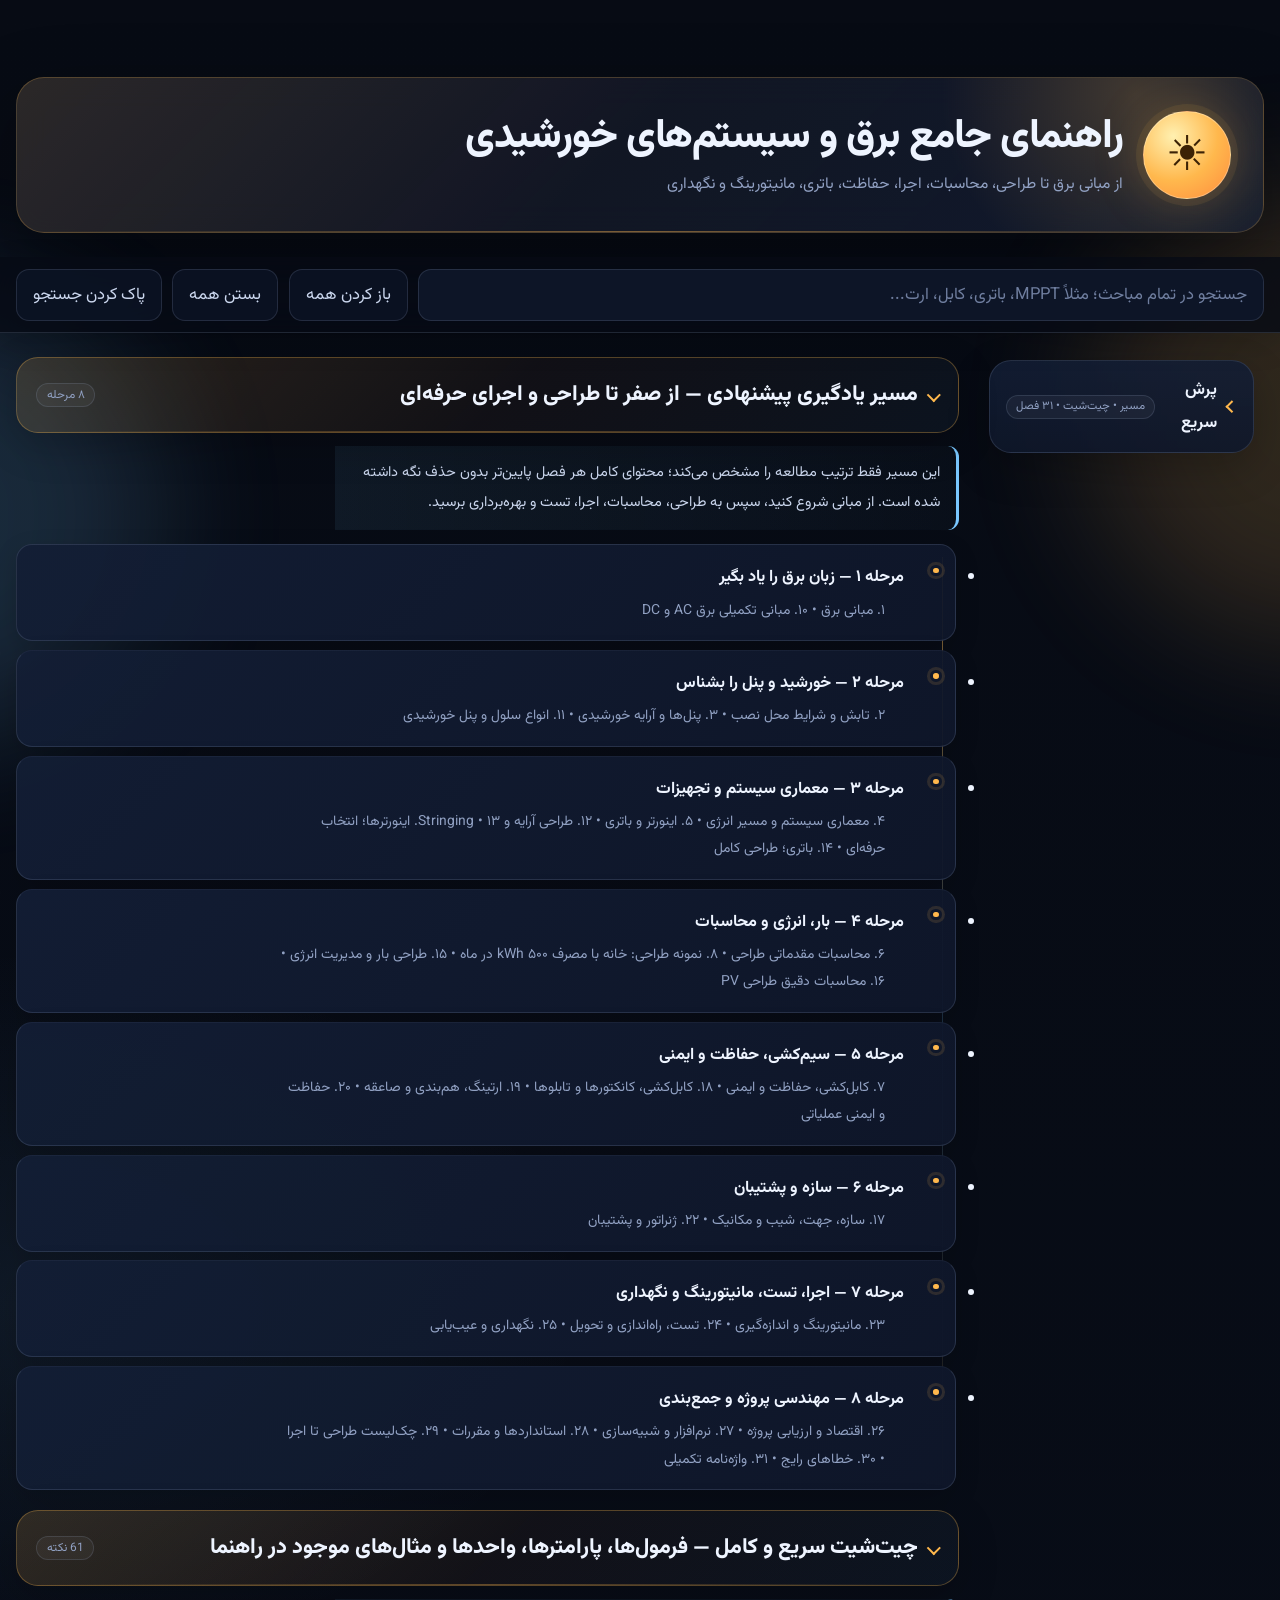
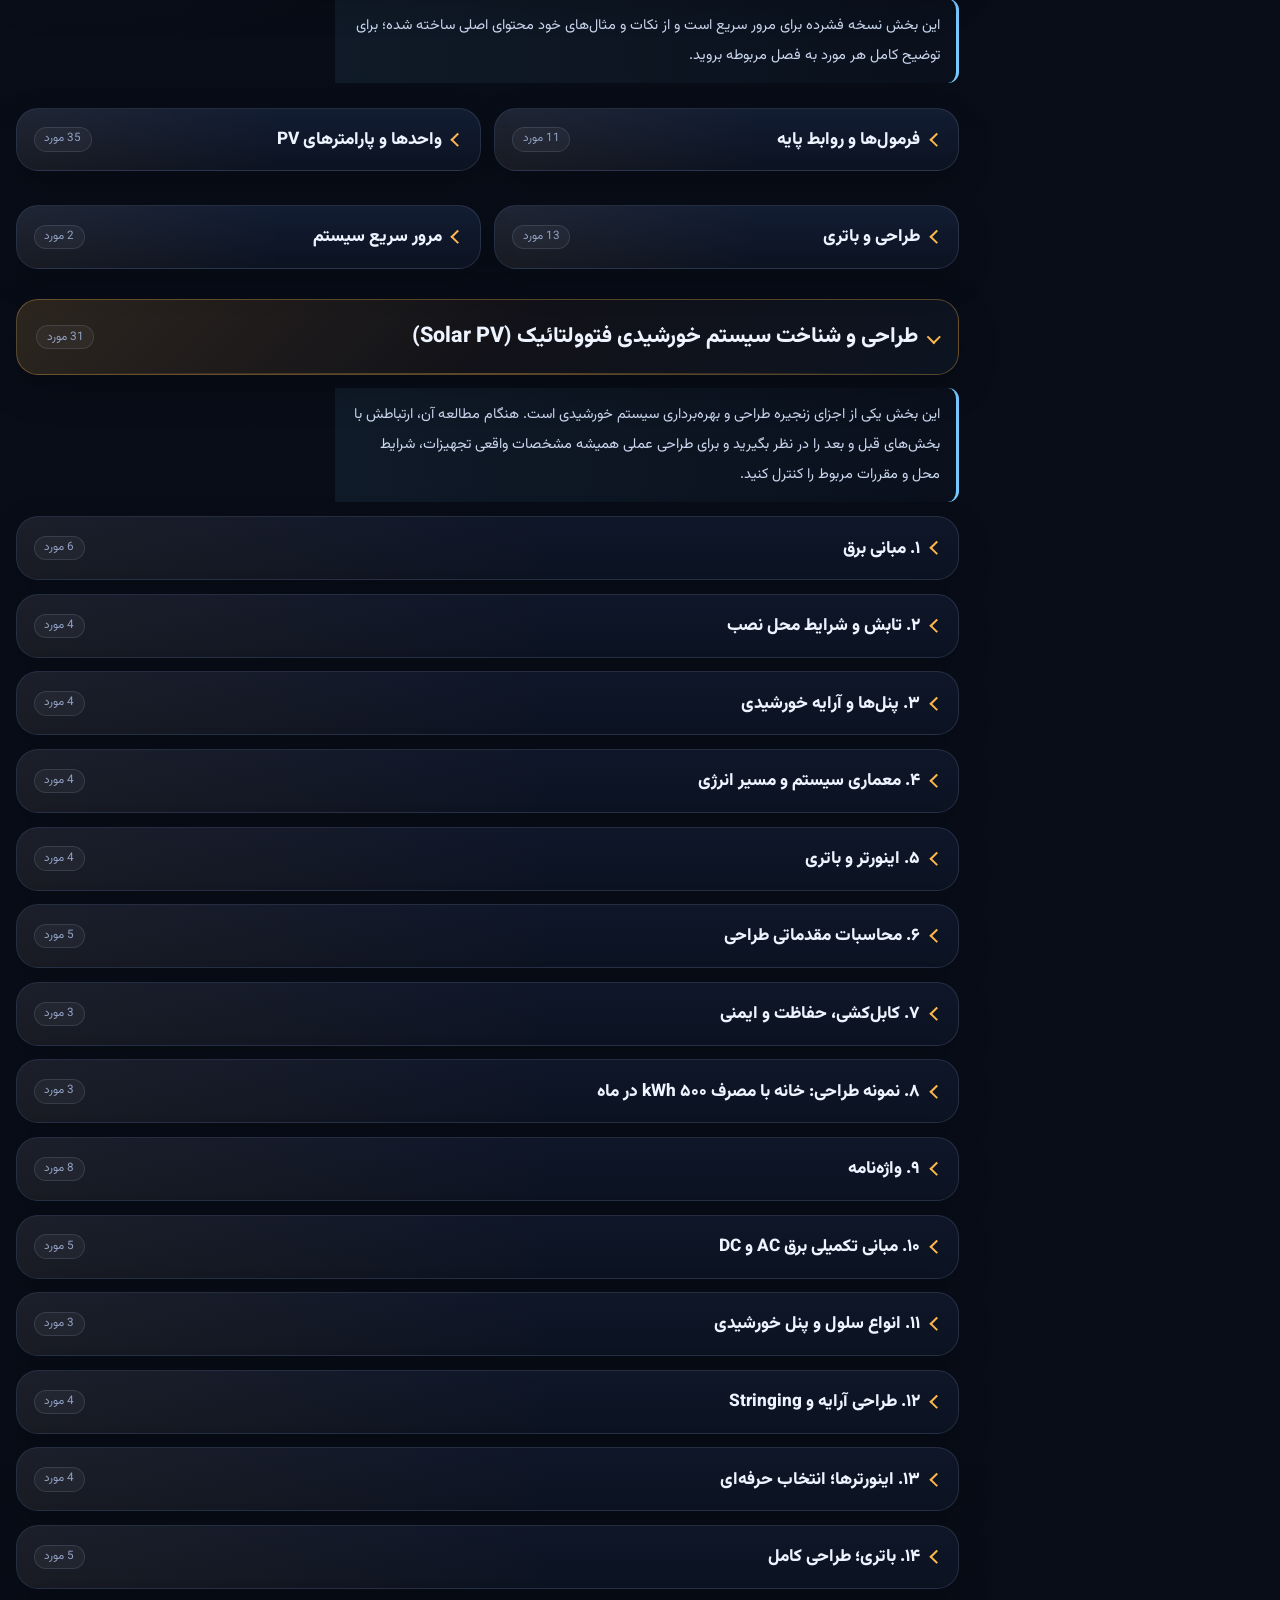
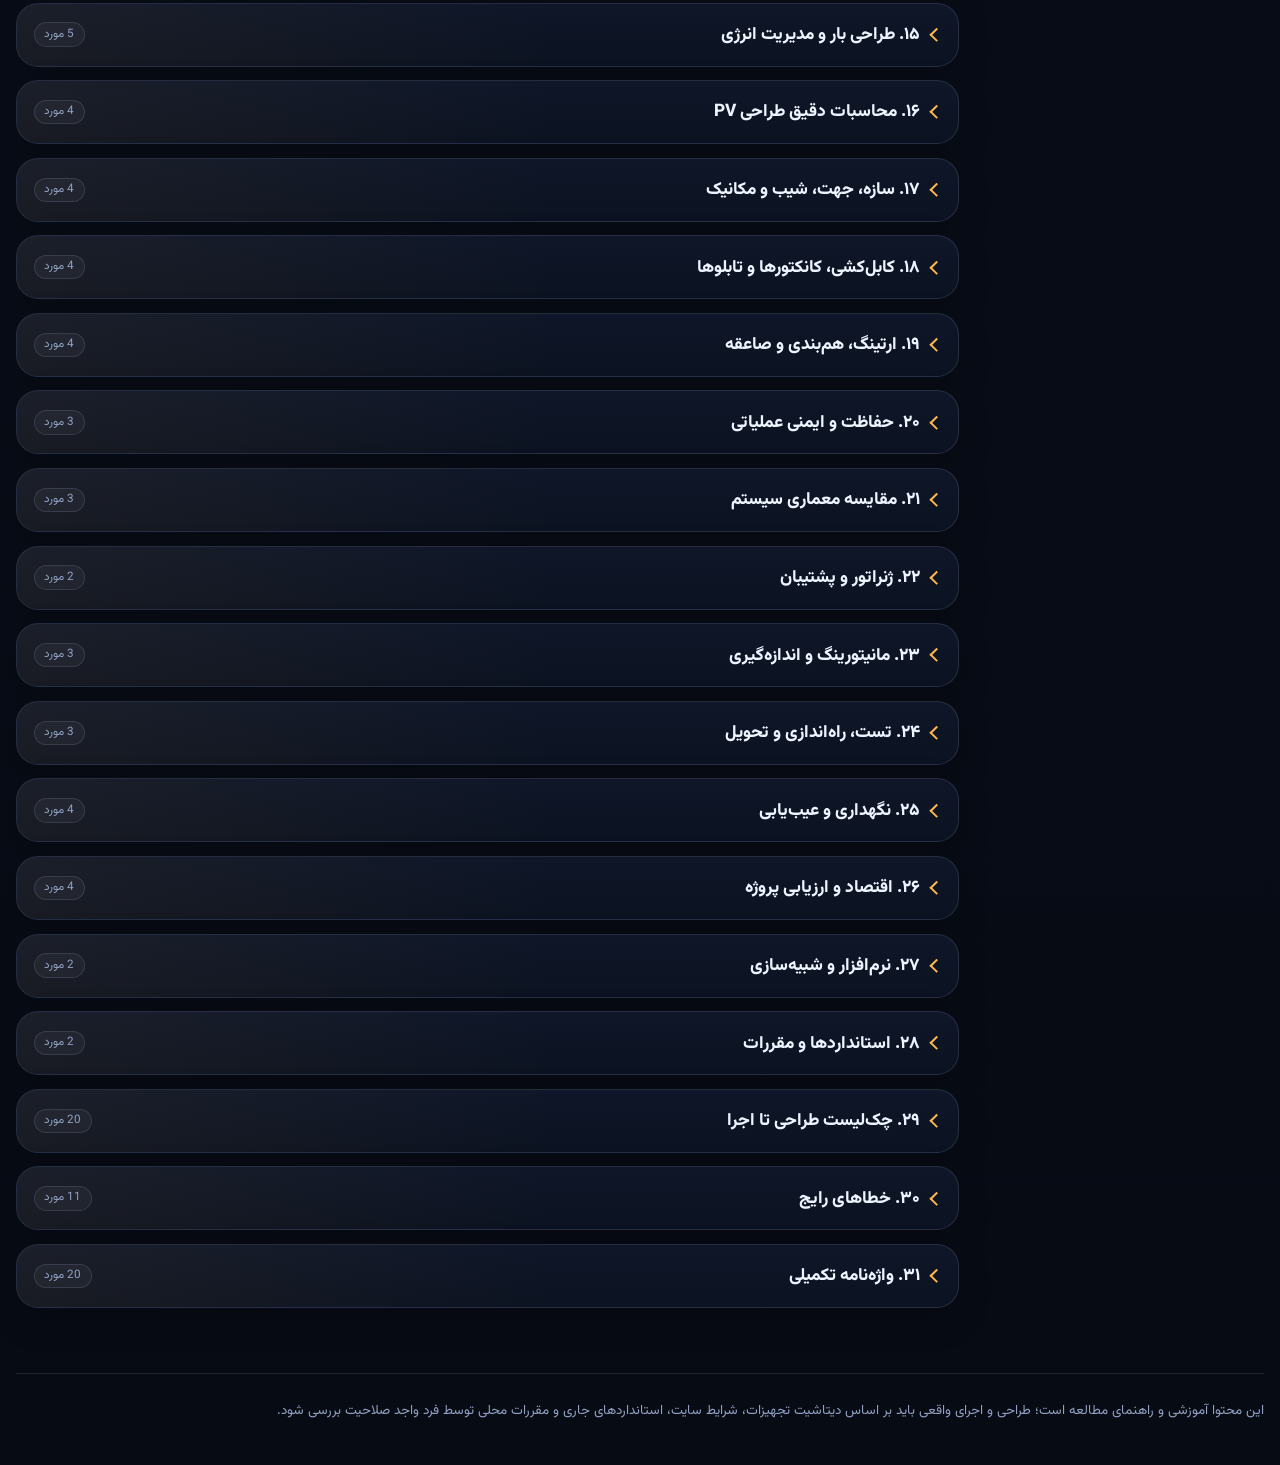
==== commit 9ea5f16e: "solar system guid updated" ====
--- a/solar_system_dark.html
+++ b/solar_system_dark.html
@@ -1,5054 +1,6749 @@
-<!doctype html>
-<html lang="fa" dir="rtl">
+<!DOCTYPE html>
+<html dir="rtl" lang="fa">
 
 <head>
-    <meta charset="utf-8">
-    <meta name="viewport" content="width=device-width,initial-scale=1">
-    <title>راهنمای جامع برق و سیستم‌های خورشیدی</title>
-    <link rel="stylesheet" href="assets/css/solar_system_dark.css">
+    <meta charset="utf-8" />
+    <meta content="width=device-width,initial-scale=1" name="viewport" />
+    <title>راهنمای جامع برق و سیستم‌های خورشیدی | مسیر یادگیری و چیت‌شیت</title>
+    <link href="assets/css/solar_system_dark.css" rel="stylesheet" />
+    <meta
+        content="مسیر یادگیری جامع برق و سیستم‌های خورشیدی، طراحی PV، محاسبات، حفاظت، باتری، اجرا، مانیتورینگ و نگهداری."
+        name="description" />
 </head>
 
 <body>
-    <header>
-        <div class="head">
-            <div class="logo">☀</div>
-            <div>
-                <h1>راهنمای جامع برق و سیستم‌های خورشیدی</h1>
-                <div class="sub">از مبانی برق تا طراحی، محاسبات، اجرا، حفاظت، باتری، مانیتورینگ و نگهداری</div>
+    <header class="site-header">
+        <div class="hero">
+            <div class="hero__inner">
+                <div aria-hidden="true" class="brand-mark">☀</div>
+                <div class="hero__copy">
+                    <h1 class="hero__title">راهنمای جامع برق و سیستم‌های خورشیدی</h1>
+                    <div class="hero__subtitle">از مبانی برق تا طراحی، محاسبات، اجرا، حفاظت، باتری، مانیتورینگ و نگهداری
+                    </div>
+                </div>
             </div>
         </div>
     </header>
-    <div class="tools"><input id="search" placeholder="جستجو در تمام مباحث؛ مثلاً MPPT، باتری، کابل، ارت..."><button
-            id="open">باز کردن همه</button><button id="close">بستن همه</button><button id="clear">پاک کردن
+    <div class="command-bar"><input aria-label="جستجو در تمام مباحث" autocomplete="off" class="command-bar__search"
+            id="search" placeholder="جستجو در تمام مباحث؛ مثلاً MPPT، باتری، کابل، ارت..." /><button
+            aria-label="باز کردن همه مباحث" class="command-bar__button" id="open" type="button">باز کردن
+            همه</button><button aria-label="بستن همه مباحث" class="command-bar__button" id="close" type="button">بستن
+            همه</button><button aria-label="پاک کردن جستجو" class="command-bar__button" id="clear" type="button">پاک
+            کردن
             جستجو</button></div>
-    <main>
-        <section class="tree">
-            <ul>
-                <li>
-                    <details class="topic" open>
-                        <summary><span class="chev"></span><span class="title">طراحی و شناخت سیستم خورشیدی فتوولتائیک
-                                (Solar PV)</span><span class="count">31 مورد</span></summary>
-                        <div class="topic-desc">این بخش یکی از اجزای زنجیره طراحی و بهره‌برداری سیستم خورشیدی است. هنگام
-                            مطالعه آن، ارتباطش با بخش‌های قبل و بعد را در نظر بگیرید و برای طراحی عملی همیشه مشخصات
-                            واقعی تجهیزات، شرایط محل و مقررات مربوط را کنترل کنید.</div>
-                        <ul>
-                            <li>
-                                <details class="topic">
-                                    <summary><span class="chev"></span><span class="title">۱. مبانی برق</span><span
-                                            class="count">6 مورد</span></summary>
-                                    <div class="topic-desc">این بخش یکی از اجزای زنجیره طراحی و بهره‌برداری سیستم
-                                        خورشیدی است. هنگام مطالعه آن، ارتباطش با بخش‌های قبل و بعد را در نظر بگیرید و
-                                        برای طراحی عملی همیشه مشخصات واقعی تجهیزات، شرایط محل و مقررات مربوط را کنترل
-                                        کنید.</div>
-                                    <ul>
-                                        <li>
-                                            <details class="topic">
-                                                <summary><span class="chev"></span><span class="title">ولتاژ (Voltage —
-                                                        V)</span><span class="count">4 مورد</span></summary>
-                                                <div class="topic-desc">ولتاژ اختلاف پتانسیل الکتریکی است و مانند نیروی
-                                                    محرکه جریان عمل می‌کند. واحد آن ولت (V) است.</div>
-                                                <ul>
-                                                    <li class="leaf">
-                                                        <div class="leaf-title"><span class="dot"></span>اختلاف پتانسیل
-                                                            الکتریکی بین دو نقطه</div>
-                                                        <div class="desc">این بخش یکی از اجزای زنجیره طراحی و
-                                                            بهره‌برداری سیستم خورشیدی است. هنگام مطالعه آن، ارتباطش با
-                                                            بخش‌های قبل و بعد را در نظر بگیرید و برای طراحی عملی همیشه
-                                                            مشخصات واقعی تجهیزات، شرایط محل و مقررات مربوط را کنترل
-                                                            کنید.</div>
-                                                    </li>
-                                                    <li class="leaf">
-                                                        <div class="leaf-title"><span class="dot"></span>واحد: ولت (V)
-                                                        </div>
-                                                        <div class="desc">این بخش یکی از اجزای زنجیره طراحی و
-                                                            بهره‌برداری سیستم خورشیدی است. هنگام مطالعه آن، ارتباطش با
-                                                            بخش‌های قبل و بعد را در نظر بگیرید و برای طراحی عملی همیشه
-                                                            مشخصات واقعی تجهیزات، شرایط محل و مقررات مربوط را کنترل
-                                                            کنید.</div>
-                                                    </li>
-                                                    <li class="leaf">
-                                                        <div class="leaf-title"><span class="dot"></span>نمادهای رایج: V
-                                                            یا U</div>
-                                                        <div class="desc">این بخش یکی از اجزای زنجیره طراحی و
-                                                            بهره‌برداری سیستم خورشیدی است. هنگام مطالعه آن، ارتباطش با
-                                                            بخش‌های قبل و بعد را در نظر بگیرید و برای طراحی عملی همیشه
-                                                            مشخصات واقعی تجهیزات، شرایط محل و مقررات مربوط را کنترل
-                                                            کنید.</div>
-                                                    </li>
-                                                    <li class="leaf">
-                                                        <div class="leaf-title"><span class="dot"></span>تشبیه ساده:
-                                                            مشابه اختلاف فشار در دو نقطه از لوله</div>
-                                                        <div class="desc">این بخش یکی از اجزای زنجیره طراحی و
-                                                            بهره‌برداری سیستم خورشیدی است. هنگام مطالعه آن، ارتباطش با
-                                                            بخش‌های قبل و بعد را در نظر بگیرید و برای طراحی عملی همیشه
-                                                            مشخصات واقعی تجهیزات، شرایط محل و مقررات مربوط را کنترل
-                                                            کنید.</div>
-                                                    </li>
-                                                </ul>
-                                            </details>
-                                        </li>
-                                        <li>
-                                            <details class="topic">
-                                                <summary><span class="chev"></span><span class="title">جریان (Current —
-                                                        I)</span><span class="count">3 مورد</span></summary>
-                                                <div class="topic-desc">جریان مقدار عبور بار الکتریکی در واحد زمان است و
-                                                    با آمپر (A) اندازه‌گیری می‌شود.</div>
-                                                <ul>
-                                                    <li class="leaf">
-                                                        <div class="leaf-title"><span class="dot"></span>میزان بار
-                                                            الکتریکی عبوری در واحد زمان</div>
-                                                        <div class="desc">این بخش یکی از اجزای زنجیره طراحی و
-                                                            بهره‌برداری سیستم خورشیدی است. هنگام مطالعه آن، ارتباطش با
-                                                            بخش‌های قبل و بعد را در نظر بگیرید و برای طراحی عملی همیشه
-                                                            مشخصات واقعی تجهیزات، شرایط محل و مقررات مربوط را کنترل
-                                                            کنید.</div>
-                                                    </li>
-                                                    <li class="leaf">
-                                                        <div class="leaf-title"><span class="dot"></span>واحد: آمپر (A)
-                                                        </div>
-                                                        <div class="desc">این بخش یکی از اجزای زنجیره طراحی و
-                                                            بهره‌برداری سیستم خورشیدی است. هنگام مطالعه آن، ارتباطش با
-                                                            بخش‌های قبل و بعد را در نظر بگیرید و برای طراحی عملی همیشه
-                                                            مشخصات واقعی تجهیزات، شرایط محل و مقررات مربوط را کنترل
-                                                            کنید.</div>
-                                                    </li>
-                                                    <li class="leaf">
-                                                        <div class="leaf-title"><span class="dot"></span>برای برقراری
-                                                            جریان پایدار، مسیر مدار باید بسته باشد</div>
-                                                        <div class="desc">جریان مقدار عبور بار الکتریکی در واحد زمان است
-                                                            و با آمپر (A) اندازه‌گیری می‌شود.</div>
-                                                    </li>
-                                                </ul>
-                                            </details>
-                                        </li>
-                                        <li>
-                                            <details class="topic">
-                                                <summary><span class="chev"></span><span class="title">مقاومت
-                                                        (Resistance — R)</span><span class="count">3 مورد</span>
-                                                </summary>
-                                                <div class="topic-desc">این بخش یکی از اجزای زنجیره طراحی و بهره‌برداری
-                                                    سیستم خورشیدی است. هنگام مطالعه آن، ارتباطش با بخش‌های قبل و بعد را
-                                                    در نظر بگیرید و برای طراحی عملی همیشه مشخصات واقعی تجهیزات، شرایط
-                                                    محل و مقررات مربوط را کنترل کنید.</div>
-                                                <ul>
-                                                    <li class="leaf">
-                                                        <div class="leaf-title"><span class="dot"></span>میزان مخالفت با
-                                                            عبور جریان</div>
-                                                        <div class="desc">جریان مقدار عبور بار الکتریکی در واحد زمان است
-                                                            و با آمپر (A) اندازه‌گیری می‌شود.</div>
-                                                    </li>
-                                                    <li class="leaf">
-                                                        <div class="leaf-title"><span class="dot"></span>واحد: اهم (Ω)
-                                                        </div>
-                                                        <div class="desc">این بخش یکی از اجزای زنجیره طراحی و
-                                                            بهره‌برداری سیستم خورشیدی است. هنگام مطالعه آن، ارتباطش با
-                                                            بخش‌های قبل و بعد را در نظر بگیرید و برای طراحی عملی همیشه
-                                                            مشخصات واقعی تجهیزات، شرایط محل و مقررات مربوط را کنترل
-                                                            کنید.</div>
-                                                    </li>
-                                                    <li class="leaf">
-                                                        <div class="leaf-title"><span class="dot"></span>به جنس، طول،
-                                                            سطح مقطع و دمای رسانا وابسته است</div>
-                                                        <div class="desc">این بخش یکی از اجزای زنجیره طراحی و
-                                                            بهره‌برداری سیستم خورشیدی است. هنگام مطالعه آن، ارتباطش با
-                                                            بخش‌های قبل و بعد را در نظر بگیرید و برای طراحی عملی همیشه
-                                                            مشخصات واقعی تجهیزات، شرایط محل و مقررات مربوط را کنترل
-                                                            کنید.</div>
-                                                    </li>
-                                                </ul>
-                                            </details>
-                                        </li>
-                                        <li>
-                                            <details class="topic">
-                                                <summary><span class="chev"></span><span class="title">قانون
-                                                        اهم</span><span class="count">4 مورد</span></summary>
-                                                <div class="topic-desc">این بخش یکی از اجزای زنجیره طراحی و بهره‌برداری
-                                                    سیستم خورشیدی است. هنگام مطالعه آن، ارتباطش با بخش‌های قبل و بعد را
-                                                    در نظر بگیرید و برای طراحی عملی همیشه مشخصات واقعی تجهیزات، شرایط
-                                                    محل و مقررات مربوط را کنترل کنید.</div>
-                                                <ul>
-                                                    <li class="leaf">
-                                                        <div class="leaf-title"><span class="dot"></span>V = I × R</div>
-                                                        <div class="desc">این بخش یکی از اجزای زنجیره طراحی و
-                                                            بهره‌برداری سیستم خورشیدی است. هنگام مطالعه آن، ارتباطش با
-                                                            بخش‌های قبل و بعد را در نظر بگیرید و برای طراحی عملی همیشه
-                                                            مشخصات واقعی تجهیزات، شرایط محل و مقررات مربوط را کنترل
-                                                            کنید.</div>
-                                                    </li>
-                                                    <li class="leaf">
-                                                        <div class="leaf-title"><span class="dot"></span>I = V ÷ R</div>
-                                                        <div class="desc">این بخش یکی از اجزای زنجیره طراحی و
-                                                            بهره‌برداری سیستم خورشیدی است. هنگام مطالعه آن، ارتباطش با
-                                                            بخش‌های قبل و بعد را در نظر بگیرید و برای طراحی عملی همیشه
-                                                            مشخصات واقعی تجهیزات، شرایط محل و مقررات مربوط را کنترل
-                                                            کنید.</div>
-                                                    </li>
-                                                    <li class="leaf">
-                                                        <div class="leaf-title"><span class="dot"></span>R = V ÷ I</div>
-                                                        <div class="desc">این بخش یکی از اجزای زنجیره طراحی و
-                                                            بهره‌برداری سیستم خورشیدی است. هنگام مطالعه آن، ارتباطش با
-                                                            بخش‌های قبل و بعد را در نظر بگیرید و برای طراحی عملی همیشه
-                                                            مشخصات واقعی تجهیزات، شرایط محل و مقررات مربوط را کنترل
-                                                            کنید.</div>
-                                                    </li>
-                                                    <li class="leaf">
-                                                        <div class="leaf-title"><span class="dot"></span>این روابط برای
-                                                            اجزای اهمی و در شرایط مناسب معتبرند</div>
-                                                        <div class="desc">این بخش یکی از اجزای زنجیره طراحی و
-                                                            بهره‌برداری سیستم خورشیدی است. هنگام مطالعه آن، ارتباطش با
-                                                            بخش‌های قبل و بعد را در نظر بگیرید و برای طراحی عملی همیشه
-                                                            مشخصات واقعی تجهیزات، شرایط محل و مقررات مربوط را کنترل
-                                                            کنید.</div>
-                                                    </li>
-                                                </ul>
-                                            </details>
-                                        </li>
-                                        <li>
-                                            <details class="topic">
-                                                <summary><span class="chev"></span><span class="title">توان و
-                                                        انرژی</span><span class="count">4 مورد</span></summary>
-                                                <div class="topic-desc">توان نرخ مصرف یا تولید انرژی است و معمولاً با
-                                                    وات (W) یا کیلووات (kW) بیان می‌شود.</div>
-                                                <ul>
-                                                    <li class="leaf">
-                                                        <div class="leaf-title"><span class="dot"></span>توان DC: P = V
-                                                            × I (وات، W)</div>
-                                                        <div class="desc">توان نرخ مصرف یا تولید انرژی است و معمولاً با
-                                                            وات (W) یا کیلووات (kW) بیان می‌شود.</div>
-                                                    </li>
-                                                    <li class="leaf">
-                                                        <div class="leaf-title"><span class="dot"></span>انرژی: E = P ×
-                                                            t</div>
-                                                        <div class="desc">انرژی مقدار کاری است که در طول زمان مصرف یا
-                                                            تولید می‌شود و در سیستم‌های برق معمولاً با Wh یا kWh بیان
-                                                            می‌شود.</div>
-                                                    </li>
-                                                    <li class="leaf">
-                                                        <div class="leaf-title"><span class="dot"></span>۱ کیلووات‌ساعت
-                                                            (kWh) = مصرف توان ۱ کیلووات به مدت ۱ ساعت</div>
-                                                        <div class="desc">توان نرخ مصرف یا تولید انرژی است و معمولاً با
-                                                            وات (W) یا کیلووات (kW) بیان می‌شود.</div>
-                                                    </li>
-                                                    <li class="leaf">
-                                                        <div class="leaf-title"><span class="dot"></span>توان لحظه‌ای با
-                                                            انرژی مصرف‌شده یکسان نیست</div>
-                                                        <div class="desc">توان نرخ مصرف یا تولید انرژی است و معمولاً با
-                                                            وات (W) یا کیلووات (kW) بیان می‌شود.</div>
-                                                    </li>
-                                                </ul>
-                                            </details>
-                                        </li>
-                                        <li>
-                                            <details class="topic">
-                                                <summary><span class="chev"></span><span class="title">مدار سری و
-                                                        موازی</span><span class="count">4 مورد</span></summary>
-                                                <div class="topic-desc">این بخش یکی از اجزای زنجیره طراحی و بهره‌برداری
-                                                    سیستم خورشیدی است. هنگام مطالعه آن، ارتباطش با بخش‌های قبل و بعد را
-                                                    در نظر بگیرید و برای طراحی عملی همیشه مشخصات واقعی تجهیزات، شرایط
-                                                    محل و مقررات مربوط را کنترل کنید.</div>
-                                                <ul>
-                                                    <li class="leaf">
-                                                        <div class="leaf-title"><span class="dot"></span>اتصال سری:
-                                                            ولتاژها جمع می‌شوند؛ جریان یکسان است</div>
-                                                        <div class="desc">ولتاژ اختلاف پتانسیل الکتریکی است و مانند
-                                                            نیروی محرکه جریان عمل می‌کند. واحد آن ولت (V) است.</div>
-                                                    </li>
-                                                    <li class="leaf">
-                                                        <div class="leaf-title"><span class="dot"></span>اتصال موازی:
-                                                            جریان شاخه‌ها جمع می‌شود؛ ولتاژ یکسان است</div>
-                                                        <div class="desc">ولتاژ اختلاف پتانسیل الکتریکی است و مانند
-                                                            نیروی محرکه جریان عمل می‌کند. واحد آن ولت (V) است.</div>
-                                                    </li>
-                                                    <li class="leaf">
-                                                        <div class="leaf-title"><span class="dot"></span>مقاومت معادل
-                                                            سری: R کل = R1 + R2 + …</div>
-                                                        <div class="desc">این بخش یکی از اجزای زنجیره طراحی و
-                                                            بهره‌برداری سیستم خورشیدی است. هنگام مطالعه آن، ارتباطش با
-                                                            بخش‌های قبل و بعد را در نظر بگیرید و برای طراحی عملی همیشه
-                                                            مشخصات واقعی تجهیزات، شرایط محل و مقررات مربوط را کنترل
-                                                            کنید.</div>
-                                                    </li>
-                                                    <li class="leaf">
-                                                        <div class="leaf-title"><span class="dot"></span>مقاومت معادل
-                                                            موازی: 1/R کل = 1/R1 + 1/R2 + …</div>
-                                                        <div class="desc">این بخش یکی از اجزای زنجیره طراحی و
-                                                            بهره‌برداری سیستم خورشیدی است. هنگام مطالعه آن، ارتباطش با
-                                                            بخش‌های قبل و بعد را در نظر بگیرید و برای طراحی عملی همیشه
-                                                            مشخصات واقعی تجهیزات، شرایط محل و مقررات مربوط را کنترل
-                                                            کنید.</div>
-                                                    </li>
-                                                </ul>
-                                            </details>
+    <main class="site-main" id="main-content">
+        <div class="content-layout">
+            <aside class="side-panel">
+                <nav aria-label="ناوبری سریع" class="quick-nav">
+                    <ul class="quick-nav__list">
+                        <li class="quick-nav__item">
+                            <details class="quick-nav__details">
+                                <summary class="quick-nav__summary"><span aria-hidden="true"
+                                        class="quick-nav__chevron"></span><span class="quick-nav__title">پرش
+                                        سریع</span><span class="quick-nav__count">مسیر • چیت‌شیت • ۳۱ فصل</span>
+                                </summary>
+                                <ul class="quick-nav__list">
+                                    <li class="quick-nav__item">
+                                        <div class="leaf-title"><span aria-hidden="true" class="dot"></span><a
+                                                href="#learning-path" style="color:inherit;text-decoration:none;">مسیر
+                                                یادگیری</a></div>
+                                    </li>
+                                    <li class="quick-nav__item">
+                                        <div class="leaf-title"><span aria-hidden="true" class="dot"></span><a
+                                                href="#cheat-sheet" style="color:inherit;text-decoration:none;">چیت‌شیت
+                                                سریع</a></div>
+                                    </li>
+                                    <li class="quick-nav__item">
+                                        <div class="leaf-title"><span aria-hidden="true" class="dot"></span><a
+                                                href="#complete-guide"
+                                                style="color:inherit;text-decoration:none;">راهنمای کامل</a></div>
+                                    </li>
+                                </ul>
+                            </details>
+                        </li>
+                    </ul>
+                </nav>
+            </aside>
+            <div class="content-column">
+                <section aria-labelledby="learning-path-heading" class="major-section major-section--learning-path">
+                    <details class="major-section__details topic-card topic-level-root" id="learning-path" open="">
+                        <summary class="major-section__summary topic-card__summary" id="learning-path-heading"><span
+                                aria-hidden="true" class="topic-card__chevron"></span><span
+                                class="topic-card__title">مسیر یادگیری پیشنهادی — از صفر تا طراحی و اجرای
+                                حرفه‌ای</span><span class="topic-card__count">۸ مرحله</span></summary>
+                        <div class="topic-card__intro">این مسیر فقط ترتیب مطالعه را مشخص می‌کند؛ محتوای کامل هر فصل
+                            پایین‌تر بدون حذف نگه داشته شده است. از مبانی شروع کنید، سپس به طراحی، محاسبات، اجرا، تست و
+                            بهره‌برداری برسید.</div>
+                        <ul class="topic-card__body">
+                            <li class="fact-card">
+                                <div class="fact-card__title"><span aria-hidden="true"
+                                        class="fact-card__marker"></span><strong>مرحله ۱ — زبان برق را یاد بگیر</strong>
+                                </div>
+                                <div class="fact-card__desc"><a href="#chapter-01"
+                                        style="color:inherit;text-decoration:none;">۱. مبانی برق</a> • <a
+                                        href="#chapter-10" style="color:inherit;text-decoration:none;">۱۰. مبانی تکمیلی
+                                        برق AC و DC</a></div>
+                            </li>
+                            <li class="fact-card">
+                                <div class="fact-card__title"><span aria-hidden="true"
+                                        class="fact-card__marker"></span><strong>مرحله ۲ — خورشید و پنل را
+                                        بشناس</strong></div>
+                                <div class="fact-card__desc"><a href="#chapter-02"
+                                        style="color:inherit;text-decoration:none;">۲. تابش و شرایط محل نصب</a> • <a
+                                        href="#chapter-03" style="color:inherit;text-decoration:none;">۳. پنل‌ها و آرایه
+                                        خورشیدی</a> • <a href="#chapter-11"
+                                        style="color:inherit;text-decoration:none;">۱۱. انواع سلول و پنل خورشیدی</a>
+                                </div>
+                            </li>
+                            <li class="fact-card">
+                                <div class="fact-card__title"><span aria-hidden="true"
+                                        class="fact-card__marker"></span><strong>مرحله ۳ — معماری سیستم و
+                                        تجهیزات</strong></div>
+                                <div class="fact-card__desc"><a href="#chapter-04"
+                                        style="color:inherit;text-decoration:none;">۴. معماری سیستم و مسیر انرژی</a> •
+                                    <a href="#chapter-05" style="color:inherit;text-decoration:none;">۵. اینورتر و
+                                        باتری</a> • <a href="#chapter-12"
+                                        style="color:inherit;text-decoration:none;">۱۲. طراحی آرایه و Stringing</a> • <a
+                                        href="#chapter-13" style="color:inherit;text-decoration:none;">۱۳. اینورترها؛
+                                        انتخاب حرفه‌ای</a> • <a href="#chapter-14"
+                                        style="color:inherit;text-decoration:none;">۱۴. باتری؛ طراحی کامل</a></div>
+                            </li>
+                            <li class="fact-card">
+                                <div class="fact-card__title"><span aria-hidden="true"
+                                        class="fact-card__marker"></span><strong>مرحله ۴ — بار، انرژی و محاسبات</strong>
+                                </div>
+                                <div class="fact-card__desc"><a href="#chapter-06"
+                                        style="color:inherit;text-decoration:none;">۶. محاسبات مقدماتی طراحی</a> • <a
+                                        href="#chapter-08" style="color:inherit;text-decoration:none;">۸. نمونه طراحی:
+                                        خانه با مصرف ۵۰۰ kWh در ماه</a> • <a href="#chapter-15"
+                                        style="color:inherit;text-decoration:none;">۱۵. طراحی بار و مدیریت انرژی</a> •
+                                    <a href="#chapter-16" style="color:inherit;text-decoration:none;">۱۶. محاسبات دقیق
+                                        طراحی PV</a></div>
+                            </li>
+                            <li class="fact-card">
+                                <div class="fact-card__title"><span aria-hidden="true"
+                                        class="fact-card__marker"></span><strong>مرحله ۵ — سیم‌کشی، حفاظت و
+                                        ایمنی</strong></div>
+                                <div class="fact-card__desc"><a href="#chapter-07"
+                                        style="color:inherit;text-decoration:none;">۷. کابل‌کشی، حفاظت و ایمنی</a> • <a
+                                        href="#chapter-18" style="color:inherit;text-decoration:none;">۱۸. کابل‌کشی،
+                                        کانکتورها و تابلوها</a> • <a href="#chapter-19"
+                                        style="color:inherit;text-decoration:none;">۱۹. ارتینگ، هم‌بندی و صاعقه</a> • <a
+                                        href="#chapter-20" style="color:inherit;text-decoration:none;">۲۰. حفاظت و ایمنی
+                                        عملیاتی</a></div>
+                            </li>
+                            <li class="fact-card">
+                                <div class="fact-card__title"><span aria-hidden="true"
+                                        class="fact-card__marker"></span><strong>مرحله ۶ — سازه و پشتیبان</strong></div>
+                                <div class="fact-card__desc"><a href="#chapter-17"
+                                        style="color:inherit;text-decoration:none;">۱۷. سازه، جهت، شیب و مکانیک</a> • <a
+                                        href="#chapter-22" style="color:inherit;text-decoration:none;">۲۲. ژنراتور و
+                                        پشتیبان</a></div>
+                            </li>
+                            <li class="fact-card">
+                                <div class="fact-card__title"><span aria-hidden="true"
+                                        class="fact-card__marker"></span><strong>مرحله ۷ — اجرا، تست، مانیتورینگ و
+                                        نگهداری</strong></div>
+                                <div class="fact-card__desc"><a href="#chapter-23"
+                                        style="color:inherit;text-decoration:none;">۲۳. مانیتورینگ و اندازه‌گیری</a> •
+                                    <a href="#chapter-24" style="color:inherit;text-decoration:none;">۲۴. تست،
+                                        راه‌اندازی و تحویل</a> • <a href="#chapter-25"
+                                        style="color:inherit;text-decoration:none;">۲۵. نگهداری و عیب‌یابی</a></div>
+                            </li>
+                            <li class="fact-card">
+                                <div class="fact-card__title"><span aria-hidden="true"
+                                        class="fact-card__marker"></span><strong>مرحله ۸ — مهندسی پروژه و
+                                        جمع‌بندی</strong></div>
+                                <div class="fact-card__desc"><a href="#chapter-26"
+                                        style="color:inherit;text-decoration:none;">۲۶. اقتصاد و ارزیابی پروژه</a> • <a
+                                        href="#chapter-27" style="color:inherit;text-decoration:none;">۲۷. نرم‌افزار و
+                                        شبیه‌سازی</a> • <a href="#chapter-28"
+                                        style="color:inherit;text-decoration:none;">۲۸. استانداردها و مقررات</a> • <a
+                                        href="#chapter-29" style="color:inherit;text-decoration:none;">۲۹. چک‌لیست طراحی
+                                        تا اجرا</a> • <a href="#chapter-30"
+                                        style="color:inherit;text-decoration:none;">۳۰. خطاهای رایج</a> • <a
+                                        href="#chapter-31" style="color:inherit;text-decoration:none;">۳۱. واژه‌نامه
+                                        تکمیلی</a></div>
+                            </li>
+                        </ul>
+                    </details>
+                </section>
+                <section aria-labelledby="cheat-sheet-heading" class="major-section major-section--cheat-sheet">
+                    <details class="major-section__details topic-card topic-level-root" id="cheat-sheet" open="">
+                        <summary class="major-section__summary topic-card__summary" id="cheat-sheet-heading"><span
+                                aria-hidden="true" class="topic-card__chevron"></span><span
+                                class="topic-card__title">چیت‌شیت سریع و کامل — فرمول‌ها، پارامترها، واحدها و مثال‌های
+                                موجود در راهنما</span><span class="topic-card__count">61 نکته</span></summary>
+                        <div class="topic-card__intro">این بخش نسخه فشرده برای مرور سریع است و از نکات و مثال‌های خود
+                            محتوای اصلی ساخته شده؛ برای توضیح کامل هر مورد به فصل مربوطه بروید.</div>
+                        <ul class="topic-card__body">
+                            <li class="topic-card__item topic-card__nested">
+                                <details class="topic-card topic-level-2">
+                                    <summary class="topic-card__summary"><span aria-hidden="true"
+                                            class="topic-card__chevron"></span><span class="topic-card__title">فرمول‌ها
+                                            و روابط پایه</span><span class="topic-card__count">11 مورد</span></summary>
+                                    <ul class="topic-card__body">
+                                        <li class="fact-card">
+                                            <div class="fact-card__title"><span aria-hidden="true"
+                                                    class="fact-card__marker"></span>V = I × R</div>
+                                            <div class="fact-card__desc">این بخش یکی از اجزای زنجیره طراحی و بهره‌برداری
+                                                سیستم خورشیدی است. هنگام مطالعه آن، ارتباطش با بخش‌های قبل و بعد را در
+                                                نظر بگیرید و برای طراحی عملی همیشه مشخصات واقعی تجهیزات، شرایط محل و
+                                                مقررات مربوط را کنترل کنید.</div>
+                                        </li>
+                                        <li class="fact-card">
+                                            <div class="fact-card__title"><span aria-hidden="true"
+                                                    class="fact-card__marker"></span>I = V ÷ R</div>
+                                            <div class="fact-card__desc">این بخش یکی از اجزای زنجیره طراحی و بهره‌برداری
+                                                سیستم خورشیدی است. هنگام مطالعه آن، ارتباطش با بخش‌های قبل و بعد را در
+                                                نظر بگیرید و برای طراحی عملی همیشه مشخصات واقعی تجهیزات، شرایط محل و
+                                                مقررات مربوط را کنترل کنید.</div>
+                                        </li>
+                                        <li class="fact-card">
+                                            <div class="fact-card__title"><span aria-hidden="true"
+                                                    class="fact-card__marker"></span>R = V ÷ I</div>
+                                            <div class="fact-card__desc">این بخش یکی از اجزای زنجیره طراحی و بهره‌برداری
+                                                سیستم خورشیدی است. هنگام مطالعه آن، ارتباطش با بخش‌های قبل و بعد را در
+                                                نظر بگیرید و برای طراحی عملی همیشه مشخصات واقعی تجهیزات، شرایط محل و
+                                                مقررات مربوط را کنترل کنید.</div>
+                                        </li>
+                                        <li class="fact-card">
+                                            <div class="fact-card__title"><span aria-hidden="true"
+                                                    class="fact-card__marker"></span>توان DC: P = V × I (وات، W)</div>
+                                            <div class="fact-card__desc">توان نرخ مصرف یا تولید انرژی است و معمولاً با
+                                                وات (W) یا کیلووات (kW) بیان می‌شود.</div>
+                                        </li>
+                                        <li class="fact-card">
+                                            <div class="fact-card__title"><span aria-hidden="true"
+                                                    class="fact-card__marker"></span>انرژی: E = P × t</div>
+                                            <div class="fact-card__desc">انرژی مقدار کاری است که در طول زمان مصرف یا
+                                                تولید می‌شود و در سیستم‌های برق معمولاً با Wh یا kWh بیان می‌شود.</div>
+                                        </li>
+                                        <li class="fact-card">
+                                            <div class="fact-card__title"><span aria-hidden="true"
+                                                    class="fact-card__marker"></span>مقاومت معادل سری: R کل = R1 + R2 +
+                                                …</div>
+                                            <div class="fact-card__desc">این بخش یکی از اجزای زنجیره طراحی و بهره‌برداری
+                                                سیستم خورشیدی است. هنگام مطالعه آن، ارتباطش با بخش‌های قبل و بعد را در
+                                                نظر بگیرید و برای طراحی عملی همیشه مشخصات واقعی تجهیزات، شرایط محل و
+                                                مقررات مربوط را کنترل کنید.</div>
+                                        </li>
+                                        <li class="fact-card">
+                                            <div class="fact-card__title"><span aria-hidden="true"
+                                                    class="fact-card__marker"></span>مقاومت معادل موازی: 1/R کل = 1/R1 +
+                                                1/R2 + …</div>
+                                            <div class="fact-card__desc">این بخش یکی از اجزای زنجیره طراحی و بهره‌برداری
+                                                سیستم خورشیدی است. هنگام مطالعه آن، ارتباطش با بخش‌های قبل و بعد را در
+                                                نظر بگیرید و برای طراحی عملی همیشه مشخصات واقعی تجهیزات، شرایط محل و
+                                                مقررات مربوط را کنترل کنید.</div>
+                                        </li>
+                                        <li class="fact-card">
+                                            <div class="fact-card__title"><span aria-hidden="true"
+                                                    class="fact-card__marker"></span>تک‌فاز: P≈V×I×PF</div>
+                                            <div class="fact-card__desc">این بخش یکی از اجزای زنجیره طراحی و بهره‌برداری
+                                                سیستم خورشیدی است. هنگام مطالعه آن، ارتباطش با بخش‌های قبل و بعد را در
+                                                نظر بگیرید و برای طراحی عملی همیشه مشخصات واقعی تجهیزات، شرایط محل و
+                                                مقررات مربوط را کنترل کنید.</div>
+                                        </li>
+                                        <li class="fact-card">
+                                            <div class="fact-card__title"><span aria-hidden="true"
+                                                    class="fact-card__marker"></span>سه‌فاز: P≈√3×Vline×I×PF</div>
+                                            <div class="fact-card__desc">این بخش یکی از اجزای زنجیره طراحی و بهره‌برداری
+                                                سیستم خورشیدی است. هنگام مطالعه آن، ارتباطش با بخش‌های قبل و بعد را در
+                                                نظر بگیرید و برای طراحی عملی همیشه مشخصات واقعی تجهیزات، شرایط محل و
+                                                مقررات مربوط را کنترل کنید.</div>
+                                        </li>
+                                        <li class="fact-card">
+                                            <div class="fact-card__title"><span aria-hidden="true"
+                                                    class="fact-card__marker"></span>Eday=Σ(P×تعداد×ساعت×ضریب استفاده)
+                                            </div>
+                                            <div class="fact-card__desc">این بخش یکی از اجزای زنجیره طراحی و بهره‌برداری
+                                                سیستم خورشیدی است. هنگام مطالعه آن، ارتباطش با بخش‌های قبل و بعد را در
+                                                نظر بگیرید و برای طراحی عملی همیشه مشخصات واقعی تجهیزات، شرایط محل و
+                                                مقررات مربوط را کنترل کنید.</div>
+                                        </li>
+                                        <li class="fact-card">
+                                            <div class="fact-card__title"><span aria-hidden="true"
+                                                    class="fact-card__marker"></span>برآورد اولیه: Ppv≈Eday/(PSH×PR)
+                                            </div>
+                                            <div class="fact-card__desc">این بخش یکی از اجزای زنجیره طراحی و بهره‌برداری
+                                                سیستم خورشیدی است. هنگام مطالعه آن، ارتباطش با بخش‌های قبل و بعد را در
+                                                نظر بگیرید و برای طراحی عملی همیشه مشخصات واقعی تجهیزات، شرایط محل و
+                                                مقررات مربوط را کنترل کنید.</div>
                                         </li>
                                     </ul>
                                 </details>
                             </li>
-                            <li>
-                                <details class="topic">
-                                    <summary><span class="chev"></span><span class="title">۲. تابش و شرایط محل
-                                            نصب</span><span class="count">4 مورد</span></summary>
-                                    <div class="topic-desc">این بخش یکی از اجزای زنجیره طراحی و بهره‌برداری سیستم
-                                        خورشیدی است. هنگام مطالعه آن، ارتباطش با بخش‌های قبل و بعد را در نظر بگیرید و
-                                        برای طراحی عملی همیشه مشخصات واقعی تجهیزات، شرایط محل و مقررات مربوط را کنترل
-                                        کنید.</div>
-                                    <ul>
-                                        <li>
-                                            <details class="topic">
-                                                <summary><span class="chev"></span><span class="title">تابش
-                                                        (Irradiance)</span><span class="count">2 مورد</span></summary>
-                                                <div class="topic-desc">این بخش یکی از اجزای زنجیره طراحی و بهره‌برداری
-                                                    سیستم خورشیدی است. هنگام مطالعه آن، ارتباطش با بخش‌های قبل و بعد را
-                                                    در نظر بگیرید و برای طراحی عملی همیشه مشخصات واقعی تجهیزات، شرایط
-                                                    محل و مقررات مربوط را کنترل کنید.</div>
-                                                <ul>
-                                                    <li class="leaf">
-                                                        <div class="leaf-title"><span class="dot"></span>توان تابشی
-                                                            دریافتی در واحد سطح</div>
-                                                        <div class="desc">توان نرخ مصرف یا تولید انرژی است و معمولاً با
-                                                            وات (W) یا کیلووات (kW) بیان می‌شود.</div>
-                                                    </li>
-                                                    <li class="leaf">
-                                                        <div class="leaf-title"><span class="dot"></span>واحد رایج: W/m²
-                                                        </div>
-                                                        <div class="desc">این بخش یکی از اجزای زنجیره طراحی و
-                                                            بهره‌برداری سیستم خورشیدی است. هنگام مطالعه آن، ارتباطش با
-                                                            بخش‌های قبل و بعد را در نظر بگیرید و برای طراحی عملی همیشه
-                                                            مشخصات واقعی تجهیزات، شرایط محل و مقررات مربوط را کنترل
-                                                            کنید.</div>
-                                                    </li>
-                                                </ul>
-                                            </details>
-                                        </li>
-                                        <li>
-                                            <details class="topic">
-                                                <summary><span class="chev"></span><span class="title">تابش تجمعی
-                                                        (Irradiation)</span><span class="count">2 مورد</span></summary>
-                                                <div class="topic-desc">این بخش یکی از اجزای زنجیره طراحی و بهره‌برداری
-                                                    سیستم خورشیدی است. هنگام مطالعه آن، ارتباطش با بخش‌های قبل و بعد را
-                                                    در نظر بگیرید و برای طراحی عملی همیشه مشخصات واقعی تجهیزات، شرایط
-                                                    محل و مقررات مربوط را کنترل کنید.</div>
-                                                <ul>
-                                                    <li class="leaf">
-                                                        <div class="leaf-title"><span class="dot"></span>انرژی تابشی
-                                                            دریافت‌شده در یک بازه زمانی</div>
-                                                        <div class="desc">انرژی مقدار کاری است که در طول زمان مصرف یا
-                                                            تولید می‌شود و در سیستم‌های برق معمولاً با Wh یا kWh بیان
-                                                            می‌شود.</div>
-                                                    </li>
-                                                    <li class="leaf">
-                                                        <div class="leaf-title"><span class="dot"></span>واحد رایج:
-                                                            kWh/m²/day</div>
-                                                        <div class="desc">این بخش یکی از اجزای زنجیره طراحی و
-                                                            بهره‌برداری سیستم خورشیدی است. هنگام مطالعه آن، ارتباطش با
-                                                            بخش‌های قبل و بعد را در نظر بگیرید و برای طراحی عملی همیشه
-                                                            مشخصات واقعی تجهیزات، شرایط محل و مقررات مربوط را کنترل
-                                                            کنید.</div>
-                                                    </li>
-                                                </ul>
-                                            </details>
-                                        </li>
-                                        <li>
-                                            <details class="topic">
-                                                <summary><span class="chev"></span><span class="title">ساعات اوج تابش
-                                                        خورشید (PSH)</span><span class="count">2 مورد</span></summary>
-                                                <div class="topic-desc">این بخش یکی از اجزای زنجیره طراحی و بهره‌برداری
-                                                    سیستم خورشیدی است. هنگام مطالعه آن، ارتباطش با بخش‌های قبل و بعد را
-                                                    در نظر بگیرید و برای طراحی عملی همیشه مشخصات واقعی تجهیزات، شرایط
-                                                    محل و مقررات مربوط را کنترل کنید.</div>
-                                                <ul>
-                                                    <li class="leaf">
-                                                        <div class="leaf-title"><span class="dot"></span>انرژی روزانه
-                                                            تابش را به معادل ساعت تابش با شدت ۱۰۰۰ W/m² تبدیل می‌کند
-                                                        </div>
-                                                        <div class="desc">انرژی مقدار کاری است که در طول زمان مصرف یا
-                                                            تولید می‌شود و در سیستم‌های برق معمولاً با Wh یا kWh بیان
-                                                            می‌شود.</div>
-                                                    </li>
-                                                    <li class="leaf">
-                                                        <div class="leaf-title"><span class="dot"></span>مثال: ۵ PSH
-                                                            معادل ۵ ساعت در شدت ۱۰۰۰ W/m² است؛ نه لزوماً ۵ ساعت روشنایی
-                                                        </div>
-                                                        <div class="desc">این بخش یکی از اجزای زنجیره طراحی و
-                                                            بهره‌برداری سیستم خورشیدی است. هنگام مطالعه آن، ارتباطش با
-                                                            بخش‌های قبل و بعد را در نظر بگیرید و برای طراحی عملی همیشه
-                                                            مشخصات واقعی تجهیزات، شرایط محل و مقررات مربوط را کنترل
-                                                            کنید.</div>
-                                                    </li>
-                                                </ul>
-                                            </details>
-                                        </li>
-                                        <li>
-                                            <details class="topic">
-                                                <summary><span class="chev"></span><span class="title">ارزیابی محل
-                                                        نصب</span><span class="count">5 مورد</span></summary>
-                                                <div class="topic-desc">این بخش یکی از اجزای زنجیره طراحی و بهره‌برداری
-                                                    سیستم خورشیدی است. هنگام مطالعه آن، ارتباطش با بخش‌های قبل و بعد را
-                                                    در نظر بگیرید و برای طراحی عملی همیشه مشخصات واقعی تجهیزات، شرایط
-                                                    محل و مقررات مربوط را کنترل کنید.</div>
-                                                <ul>
-                                                    <li class="leaf">
-                                                        <div class="leaf-title"><span class="dot"></span>موقعیت
-                                                            جغرافیایی و داده‌های تابش محلی</div>
-                                                        <div class="desc">این بخش یکی از اجزای زنجیره طراحی و
-                                                            بهره‌برداری سیستم خورشیدی است. هنگام مطالعه آن، ارتباطش با
-                                                            بخش‌های قبل و بعد را در نظر بگیرید و برای طراحی عملی همیشه
-                                                            مشخصات واقعی تجهیزات، شرایط محل و مقررات مربوط را کنترل
-                                                            کنید.</div>
-                                                    </li>
-                                                    <li class="leaf">
-                                                        <div class="leaf-title"><span class="dot"></span>جهت و زاویه شیب
-                                                            پنل‌ها</div>
-                                                        <div class="desc">این بخش یکی از اجزای زنجیره طراحی و
-                                                            بهره‌برداری سیستم خورشیدی است. هنگام مطالعه آن، ارتباطش با
-                                                            بخش‌های قبل و بعد را در نظر بگیرید و برای طراحی عملی همیشه
-                                                            مشخصات واقعی تجهیزات، شرایط محل و مقررات مربوط را کنترل
-                                                            کنید.</div>
-                                                    </li>
-                                                    <li class="leaf">
-                                                        <div class="leaf-title"><span class="dot"></span>سایه‌اندازی
-                                                            ساختمان، درختان و موانع</div>
-                                                        <div class="desc">این بخش یکی از اجزای زنجیره طراحی و
-                                                            بهره‌برداری سیستم خورشیدی است. هنگام مطالعه آن، ارتباطش با
-                                                            بخش‌های قبل و بعد را در نظر بگیرید و برای طراحی عملی همیشه
-                                                            مشخصات واقعی تجهیزات، شرایط محل و مقررات مربوط را کنترل
-                                                            کنید.</div>
-                                                    </li>
-                                                    <li class="leaf">
-                                                        <div class="leaf-title"><span class="dot"></span>دما، تهویه،
-                                                            گردوغبار و دسترسی برای نگهداری</div>
-                                                        <div class="desc">این بخش یکی از اجزای زنجیره طراحی و
-                                                            بهره‌برداری سیستم خورشیدی است. هنگام مطالعه آن، ارتباطش با
-                                                            بخش‌های قبل و بعد را در نظر بگیرید و برای طراحی عملی همیشه
-                                                            مشخصات واقعی تجهیزات، شرایط محل و مقررات مربوط را کنترل
-                                                            کنید.</div>
-                                                    </li>
-                                                    <li class="leaf">
-                                                        <div class="leaf-title"><span class="dot"></span>زاویه بهینه به
-                                                            موقعیت، فصل و هدف تولید وابسته است</div>
-                                                        <div class="desc">این بخش یکی از اجزای زنجیره طراحی و
-                                                            بهره‌برداری سیستم خورشیدی است. هنگام مطالعه آن، ارتباطش با
-                                                            بخش‌های قبل و بعد را در نظر بگیرید و برای طراحی عملی همیشه
-                                                            مشخصات واقعی تجهیزات، شرایط محل و مقررات مربوط را کنترل
-                                                            کنید.</div>
-                                                    </li>
-                                                </ul>
-                                            </details>
+                            <li class="topic-card__item topic-card__nested">
+                                <details class="topic-card topic-level-2">
+                                    <summary class="topic-card__summary"><span aria-hidden="true"
+                                            class="topic-card__chevron"></span><span class="topic-card__title">واحدها و
+                                            پارامترهای PV</span><span class="topic-card__count">35 مورد</span></summary>
+                                    <ul class="topic-card__body">
+                                        <li class="fact-card">
+                                            <div class="fact-card__title"><span aria-hidden="true"
+                                                    class="fact-card__marker"></span>۱ کیلووات‌ساعت (kWh) = مصرف توان ۱
+                                                کیلووات به مدت ۱ ساعت</div>
+                                            <div class="fact-card__desc">توان نرخ مصرف یا تولید انرژی است و معمولاً با
+                                                وات (W) یا کیلووات (kW) بیان می‌شود.</div>
+                                        </li>
+                                        <li class="fact-card">
+                                            <div class="fact-card__title"><span aria-hidden="true"
+                                                    class="fact-card__marker"></span>واحد رایج: kWh/m²/day</div>
+                                            <div class="fact-card__desc">این بخش یکی از اجزای زنجیره طراحی و بهره‌برداری
+                                                سیستم خورشیدی است. هنگام مطالعه آن، ارتباطش با بخش‌های قبل و بعد را در
+                                                نظر بگیرید و برای طراحی عملی همیشه مشخصات واقعی تجهیزات، شرایط محل و
+                                                مقررات مربوط را کنترل کنید.</div>
+                                        </li>
+                                        <li class="fact-card">
+                                            <div class="fact-card__title"><span aria-hidden="true"
+                                                    class="fact-card__marker"></span>مثال: ۵ PSH معادل ۵ ساعت در شدت
+                                                ۱۰۰۰ W/m² است؛ نه لزوماً ۵ ساعت روشنایی</div>
+                                            <div class="fact-card__desc">این بخش یکی از اجزای زنجیره طراحی و بهره‌برداری
+                                                سیستم خورشیدی است. هنگام مطالعه آن، ارتباطش با بخش‌های قبل و بعد را در
+                                                نظر بگیرید و برای طراحی عملی همیشه مشخصات واقعی تجهیزات، شرایط محل و
+                                                مقررات مربوط را کنترل کنید.</div>
+                                        </li>
+                                        <li class="fact-card">
+                                            <div class="fact-card__title"><span aria-hidden="true"
+                                                    class="fact-card__marker"></span>Voc: ولتاژ مدار باز</div>
+                                            <div class="fact-card__desc">ولتاژ اختلاف پتانسیل الکتریکی است و مانند نیروی
+                                                محرکه جریان عمل می‌کند. واحد آن ولت (V) است.</div>
+                                        </li>
+                                        <li class="fact-card">
+                                            <div class="fact-card__title"><span aria-hidden="true"
+                                                    class="fact-card__marker"></span>Isc: جریان اتصال کوتاه</div>
+                                            <div class="fact-card__desc">جریان مقدار عبور بار الکتریکی در واحد زمان است
+                                                و با آمپر (A) اندازه‌گیری می‌شود.</div>
+                                        </li>
+                                        <li class="fact-card">
+                                            <div class="fact-card__title"><span aria-hidden="true"
+                                                    class="fact-card__marker"></span>Vmp و Imp: ولتاژ و جریان در نقطه
+                                                بیشینه توان</div>
+                                            <div class="fact-card__desc">ولتاژ اختلاف پتانسیل الکتریکی است و مانند نیروی
+                                                محرکه جریان عمل می‌کند. واحد آن ولت (V) است.</div>
+                                        </li>
+                                        <li class="fact-card">
+                                            <div class="fact-card__title"><span aria-hidden="true"
+                                                    class="fact-card__marker"></span>ظرفیت اسمی معمولاً با Ah و انرژی با
+                                                kWh بیان می‌شود</div>
+                                            <div class="fact-card__desc">انرژی مقدار کاری است که در طول زمان مصرف یا
+                                                تولید می‌شود و در سیستم‌های برق معمولاً با Wh یا kWh بیان می‌شود.</div>
+                                        </li>
+                                        <li class="fact-card">
+                                            <div class="fact-card__title"><span aria-hidden="true"
+                                                    class="fact-card__marker"></span>نمونه: ۵۰۰ kWh ÷ ۳۰ ≈ ۱۶٫۶۷ kWh/day
+                                            </div>
+                                            <div class="fact-card__desc">این بخش یکی از اجزای زنجیره طراحی و بهره‌برداری
+                                                سیستم خورشیدی است. هنگام مطالعه آن، ارتباطش با بخش‌های قبل و بعد را در
+                                                نظر بگیرید و برای طراحی عملی همیشه مشخصات واقعی تجهیزات، شرایط محل و
+                                                مقررات مربوط را کنترل کنید.</div>
+                                        </li>
+                                        <li class="fact-card">
+                                            <div class="fact-card__title"><span aria-hidden="true"
+                                                    class="fact-card__marker"></span>برآورد ساده: توان آرایه (kWp) ≈
+                                                انرژی روزانه (kWh) ÷ PSH (h)</div>
+                                            <div class="fact-card__desc">توان نرخ مصرف یا تولید انرژی است و معمولاً با
+                                                وات (W) یا کیلووات (kW) بیان می‌شود.</div>
+                                        </li>
+                                        <li class="fact-card">
+                                            <div class="fact-card__title"><span aria-hidden="true"
+                                                    class="fact-card__marker"></span>با فرض PSH = ۵: ۱۶٫۶۷ ÷ ۵ ≈ ۳٫۳۳
+                                                kWp</div>
+                                            <div class="fact-card__desc">این بخش یکی از اجزای زنجیره طراحی و بهره‌برداری
+                                                سیستم خورشیدی است. هنگام مطالعه آن، ارتباطش با بخش‌های قبل و بعد را در
+                                                نظر بگیرید و برای طراحی عملی همیشه مشخصات واقعی تجهیزات، شرایط محل و
+                                                مقررات مربوط را کنترل کنید.</div>
+                                        </li>
+                                        <li class="fact-card">
+                                            <div class="fact-card__title"><span aria-hidden="true"
+                                                    class="fact-card__marker"></span>محدوده ولتاژ MPPT، حداکثر Voc در
+                                                سرما و حداکثر جریان ورودی کنترل شود</div>
+                                            <div class="fact-card__desc">ولتاژ اختلاف پتانسیل الکتریکی است و مانند نیروی
+                                                محرکه جریان عمل می‌کند. واحد آن ولت (V) است.</div>
+                                        </li>
+                                        <li class="fact-card">
+                                            <div class="fact-card__title"><span aria-hidden="true"
+                                                    class="fact-card__marker"></span>مصرف ماهانه: ۵۰۰ kWh</div>
+                                            <div class="fact-card__desc">این بخش یکی از اجزای زنجیره طراحی و بهره‌برداری
+                                                سیستم خورشیدی است. هنگام مطالعه آن، ارتباطش با بخش‌های قبل و بعد را در
+                                                نظر بگیرید و برای طراحی عملی همیشه مشخصات واقعی تجهیزات، شرایط محل و
+                                                مقررات مربوط را کنترل کنید.</div>
+                                        </li>
+                                        <li class="fact-card">
+                                            <div class="fact-card__title"><span aria-hidden="true"
+                                                    class="fact-card__marker"></span>PSH فرضی: ۵ ساعت در روز</div>
+                                            <div class="fact-card__desc">این بخش یکی از اجزای زنجیره طراحی و بهره‌برداری
+                                                سیستم خورشیدی است. هنگام مطالعه آن، ارتباطش با بخش‌های قبل و بعد را در
+                                                نظر بگیرید و برای طراحی عملی همیشه مشخصات واقعی تجهیزات، شرایط محل و
+                                                مقررات مربوط را کنترل کنید.</div>
+                                        </li>
+                                        <li class="fact-card">
+                                            <div class="fact-card__title"><span aria-hidden="true"
+                                                    class="fact-card__marker"></span>مصرف روزانه ≈ ۱۶٫۶۷ kWh/day</div>
+                                            <div class="fact-card__desc">این بخش یکی از اجزای زنجیره طراحی و بهره‌برداری
+                                                سیستم خورشیدی است. هنگام مطالعه آن، ارتباطش با بخش‌های قبل و بعد را در
+                                                نظر بگیرید و برای طراحی عملی همیشه مشخصات واقعی تجهیزات، شرایط محل و
+                                                مقررات مربوط را کنترل کنید.</div>
+                                        </li>
+                                        <li class="fact-card">
+                                            <div class="fact-card__title"><span aria-hidden="true"
+                                                    class="fact-card__marker"></span>توان آرایه ایده‌آل ≈ ۳٫۳۳ kWp</div>
+                                            <div class="fact-card__desc">توان نرخ مصرف یا تولید انرژی است و معمولاً با
+                                                وات (W) یا کیلووات (kW) بیان می‌شود.</div>
+                                        </li>
+                                        <li class="fact-card">
+                                            <div class="fact-card__title"><span aria-hidden="true"
+                                                    class="fact-card__marker"></span>kWp: توان نامی آرایه در شرایط آزمون
+                                                استاندارد</div>
+                                            <div class="fact-card__desc">توان نرخ مصرف یا تولید انرژی است و معمولاً با
+                                                وات (W) یا کیلووات (kW) بیان می‌شود.</div>
+                                        </li>
+                                        <li class="fact-card">
+                                            <div class="fact-card__title"><span aria-hidden="true"
+                                                    class="fact-card__marker"></span>kWh: واحد انرژی</div>
+                                            <div class="fact-card__desc">انرژی مقدار کاری است که در طول زمان مصرف یا
+                                                تولید می‌شود و در سیستم‌های برق معمولاً با Wh یا kWh بیان می‌شود.</div>
+                                        </li>
+                                        <li class="fact-card">
+                                            <div class="fact-card__title"><span aria-hidden="true"
+                                                    class="fact-card__marker"></span>Voc / Isc: ولتاژ مدار باز / جریان
+                                                اتصال کوتاه</div>
+                                            <div class="fact-card__desc">ولتاژ اختلاف پتانسیل الکتریکی است و مانند نیروی
+                                                محرکه جریان عمل می‌کند. واحد آن ولت (V) است.</div>
+                                        </li>
+                                        <li class="fact-card">
+                                            <div class="fact-card__title"><span aria-hidden="true"
+                                                    class="fact-card__marker"></span>Pmax، Voc، Isc، Vmp، Imp</div>
+                                            <div class="fact-card__desc">این بخش یکی از اجزای زنجیره طراحی و بهره‌برداری
+                                                سیستم خورشیدی است. هنگام مطالعه آن، ارتباطش با بخش‌های قبل و بعد را در
+                                                نظر بگیرید و برای طراحی عملی همیشه مشخصات واقعی تجهیزات، شرایط محل و
+                                                مقررات مربوط را کنترل کنید.</div>
+                                        </li>
+                                        <li class="fact-card">
+                                            <div class="fact-card__title"><span aria-hidden="true"
+                                                    class="fact-card__marker"></span>Voc در سردترین دمای طراحی</div>
+                                            <div class="fact-card__desc">این بخش یکی از اجزای زنجیره طراحی و بهره‌برداری
+                                                سیستم خورشیدی است. هنگام مطالعه آن، ارتباطش با بخش‌های قبل و بعد را در
+                                                نظر بگیرید و برای طراحی عملی همیشه مشخصات واقعی تجهیزات، شرایط محل و
+                                                مقررات مربوط را کنترل کنید.</div>
+                                        </li>
+                                        <li class="fact-card">
+                                            <div class="fact-card__title"><span aria-hidden="true"
+                                                    class="fact-card__marker"></span>Vmp در شرایط گرم و سرد</div>
+                                            <div class="fact-card__desc">این بخش یکی از اجزای زنجیره طراحی و بهره‌برداری
+                                                سیستم خورشیدی است. هنگام مطالعه آن، ارتباطش با بخش‌های قبل و بعد را در
+                                                نظر بگیرید و برای طراحی عملی همیشه مشخصات واقعی تجهیزات، شرایط محل و
+                                                مقررات مربوط را کنترل کنید.</div>
+                                        </li>
+                                        <li class="fact-card">
+                                            <div class="fact-card__title"><span aria-hidden="true"
+                                                    class="fact-card__marker"></span>حداکثر Voc و جریان ورودی</div>
+                                            <div class="fact-card__desc">جریان مقدار عبور بار الکتریکی در واحد زمان است
+                                                و با آمپر (A) اندازه‌گیری می‌شود.</div>
+                                        </li>
+                                        <li class="fact-card">
+                                            <div class="fact-card__title"><span aria-hidden="true"
+                                                    class="fact-card__marker"></span>V، Ah، kWh</div>
+                                            <div class="fact-card__desc">این بخش یکی از اجزای زنجیره طراحی و بهره‌برداری
+                                                سیستم خورشیدی است. هنگام مطالعه آن، ارتباطش با بخش‌های قبل و بعد را در
+                                                نظر بگیرید و برای طراحی عملی همیشه مشخصات واقعی تجهیزات، شرایط محل و
+                                                مقررات مربوط را کنترل کنید.</div>
+                                        </li>
+                                        <li class="fact-card">
+                                            <div class="fact-card__title"><span aria-hidden="true"
+                                                    class="fact-card__marker"></span>انرژی Wh یا kWh</div>
+                                            <div class="fact-card__desc">انرژی مقدار کاری است که در طول زمان مصرف یا
+                                                تولید می‌شود و در سیستم‌های برق معمولاً با Wh یا kWh بیان می‌شود.</div>
+                                        </li>
+                                        <li class="fact-card">
+                                            <div class="fact-card__title"><span aria-hidden="true"
+                                                    class="fact-card__marker"></span>Specific yield kWh/kWp</div>
+                                            <div class="fact-card__desc">این بخش یکی از اجزای زنجیره طراحی و بهره‌برداری
+                                                سیستم خورشیدی است. هنگام مطالعه آن، ارتباطش با بخش‌های قبل و بعد را در
+                                                نظر بگیرید و برای طراحی عملی همیشه مشخصات واقعی تجهیزات، شرایط محل و
+                                                مقررات مربوط را کنترل کنید.</div>
+                                        </li>
+                                        <li class="fact-card">
+                                            <div class="fact-card__title"><span aria-hidden="true"
+                                                    class="fact-card__marker"></span>Voc و پارامترهای لازم</div>
+                                            <div class="fact-card__desc">این بخش یکی از اجزای زنجیره طراحی و بهره‌برداری
+                                                سیستم خورشیدی است. هنگام مطالعه آن، ارتباطش با بخش‌های قبل و بعد را در
+                                                نظر بگیرید و برای طراحی عملی همیشه مشخصات واقعی تجهیزات، شرایط محل و
+                                                مقررات مربوط را کنترل کنید.</div>
+                                        </li>
+                                        <li class="fact-card">
+                                            <div class="fact-card__title"><span aria-hidden="true"
+                                                    class="fact-card__marker"></span>۸) تعیین kWp</div>
+                                            <div class="fact-card__desc">این بخش یکی از اجزای زنجیره طراحی و بهره‌برداری
+                                                سیستم خورشیدی است. هنگام مطالعه آن، ارتباطش با بخش‌های قبل و بعد را در
+                                                نظر بگیرید و برای طراحی عملی همیشه مشخصات واقعی تجهیزات، شرایط محل و
+                                                مقررات مربوط را کنترل کنید.</div>
+                                        </li>
+                                        <li class="fact-card">
+                                            <div class="fact-card__title"><span aria-hidden="true"
+                                                    class="fact-card__marker"></span>بی‌توجهی به Voc/Vmp/Imp</div>
+                                            <div class="fact-card__desc">این بخش یکی از اجزای زنجیره طراحی و بهره‌برداری
+                                                سیستم خورشیدی است. هنگام مطالعه آن، ارتباطش با بخش‌های قبل و بعد را در
+                                                نظر بگیرید و برای طراحی عملی همیشه مشخصات واقعی تجهیزات، شرایط محل و
+                                                مقررات مربوط را کنترل کنید.</div>
+                                        </li>
+                                        <li class="fact-card">
+                                            <div class="fact-card__title"><span aria-hidden="true"
+                                                    class="fact-card__marker"></span>نادیده‌گرفتن Voc در سرما</div>
+                                            <div class="fact-card__desc">این بخش یکی از اجزای زنجیره طراحی و بهره‌برداری
+                                                سیستم خورشیدی است. هنگام مطالعه آن، ارتباطش با بخش‌های قبل و بعد را در
+                                                نظر بگیرید و برای طراحی عملی همیشه مشخصات واقعی تجهیزات، شرایط محل و
+                                                مقررات مربوط را کنترل کنید.</div>
+                                        </li>
+                                        <li class="fact-card">
+                                            <div class="fact-card__title"><span aria-hidden="true"
+                                                    class="fact-card__marker"></span>Voc</div>
+                                            <div class="fact-card__desc">این بخش یکی از اجزای زنجیره طراحی و بهره‌برداری
+                                                سیستم خورشیدی است. هنگام مطالعه آن، ارتباطش با بخش‌های قبل و بعد را در
+                                                نظر بگیرید و برای طراحی عملی همیشه مشخصات واقعی تجهیزات، شرایط محل و
+                                                مقررات مربوط را کنترل کنید.</div>
+                                        </li>
+                                        <li class="fact-card">
+                                            <div class="fact-card__title"><span aria-hidden="true"
+                                                    class="fact-card__marker"></span>Isc</div>
+                                            <div class="fact-card__desc">این بخش یکی از اجزای زنجیره طراحی و بهره‌برداری
+                                                سیستم خورشیدی است. هنگام مطالعه آن، ارتباطش با بخش‌های قبل و بعد را در
+                                                نظر بگیرید و برای طراحی عملی همیشه مشخصات واقعی تجهیزات، شرایط محل و
+                                                مقررات مربوط را کنترل کنید.</div>
+                                        </li>
+                                        <li class="fact-card">
+                                            <div class="fact-card__title"><span aria-hidden="true"
+                                                    class="fact-card__marker"></span>Vmp/Imp</div>
+                                            <div class="fact-card__desc">این بخش یکی از اجزای زنجیره طراحی و بهره‌برداری
+                                                سیستم خورشیدی است. هنگام مطالعه آن، ارتباطش با بخش‌های قبل و بعد را در
+                                                نظر بگیرید و برای طراحی عملی همیشه مشخصات واقعی تجهیزات، شرایط محل و
+                                                مقررات مربوط را کنترل کنید.</div>
+                                        </li>
+                                        <li class="fact-card">
+                                            <div class="fact-card__title"><span aria-hidden="true"
+                                                    class="fact-card__marker"></span>kWp</div>
+                                            <div class="fact-card__desc">این بخش یکی از اجزای زنجیره طراحی و بهره‌برداری
+                                                سیستم خورشیدی است. هنگام مطالعه آن، ارتباطش با بخش‌های قبل و بعد را در
+                                                نظر بگیرید و برای طراحی عملی همیشه مشخصات واقعی تجهیزات، شرایط محل و
+                                                مقررات مربوط را کنترل کنید.</div>
+                                        </li>
+                                        <li class="fact-card">
+                                            <div class="fact-card__title"><span aria-hidden="true"
+                                                    class="fact-card__marker"></span>kWh</div>
+                                            <div class="fact-card__desc">این بخش یکی از اجزای زنجیره طراحی و بهره‌برداری
+                                                سیستم خورشیدی است. هنگام مطالعه آن، ارتباطش با بخش‌های قبل و بعد را در
+                                                نظر بگیرید و برای طراحی عملی همیشه مشخصات واقعی تجهیزات، شرایط محل و
+                                                مقررات مربوط را کنترل کنید.</div>
+                                        </li>
+                                        <li class="fact-card">
+                                            <div class="fact-card__title"><span aria-hidden="true"
+                                                    class="fact-card__marker"></span>PSH</div>
+                                            <div class="fact-card__desc">این بخش یکی از اجزای زنجیره طراحی و بهره‌برداری
+                                                سیستم خورشیدی است. هنگام مطالعه آن، ارتباطش با بخش‌های قبل و بعد را در
+                                                نظر بگیرید و برای طراحی عملی همیشه مشخصات واقعی تجهیزات، شرایط محل و
+                                                مقررات مربوط را کنترل کنید.</div>
                                         </li>
                                     </ul>
                                 </details>
                             </li>
-                            <li>
-                                <details class="topic">
-                                    <summary><span class="chev"></span><span class="title">۳. پنل‌ها و آرایه
-                                            خورشیدی</span><span class="count">4 مورد</span></summary>
-                                    <div class="topic-desc">این بخش یکی از اجزای زنجیره طراحی و بهره‌برداری سیستم
-                                        خورشیدی است. هنگام مطالعه آن، ارتباطش با بخش‌های قبل و بعد را در نظر بگیرید و
-                                        برای طراحی عملی همیشه مشخصات واقعی تجهیزات، شرایط محل و مقررات مربوط را کنترل
-                                        کنید.</div>
-                                    <ul>
-                                        <li>
-                                            <details class="topic">
-                                                <summary><span class="chev"></span><span class="title">اجزای
-                                                        پنل</span><span class="count">2 مورد</span></summary>
-                                                <div class="topic-desc">این بخش یکی از اجزای زنجیره طراحی و بهره‌برداری
-                                                    سیستم خورشیدی است. هنگام مطالعه آن، ارتباطش با بخش‌های قبل و بعد را
-                                                    در نظر بگیرید و برای طراحی عملی همیشه مشخصات واقعی تجهیزات، شرایط
-                                                    محل و مقررات مربوط را کنترل کنید.</div>
-                                                <ul>
-                                                    <li class="leaf">
-                                                        <div class="leaf-title"><span class="dot"></span>سلول‌های
-                                                            خورشیدی، شیشه، لایه‌های محافظ، اتصالات و قاب</div>
-                                                        <div class="desc">این بخش یکی از اجزای زنجیره طراحی و
-                                                            بهره‌برداری سیستم خورشیدی است. هنگام مطالعه آن، ارتباطش با
-                                                            بخش‌های قبل و بعد را در نظر بگیرید و برای طراحی عملی همیشه
-                                                            مشخصات واقعی تجهیزات، شرایط محل و مقررات مربوط را کنترل
-                                                            کنید.</div>
-                                                    </li>
-                                                    <li class="leaf">
-                                                        <div class="leaf-title"><span class="dot"></span>سلول‌ها نور را
-                                                            به برق DC تبدیل می‌کنند</div>
-                                                        <div class="desc">این بخش یکی از اجزای زنجیره طراحی و
-                                                            بهره‌برداری سیستم خورشیدی است. هنگام مطالعه آن، ارتباطش با
-                                                            بخش‌های قبل و بعد را در نظر بگیرید و برای طراحی عملی همیشه
-                                                            مشخصات واقعی تجهیزات، شرایط محل و مقررات مربوط را کنترل
-                                                            کنید.</div>
-                                                    </li>
-                                                </ul>
-                                            </details>
-                                        </li>
-                                        <li>
-                                            <details class="topic">
-                                                <summary><span class="chev"></span><span class="title">پارامترهای
-                                                        دیتاشیت</span><span class="count">5 مورد</span></summary>
-                                                <div class="topic-desc">دیتاشیت پنل فقط برای دانستن توان اسمی نیست. Voc،
-                                                    Isc، Vmp و Imp برای طراحی رشته‌ها، انتخاب اینورتر، حفاظت و کنترل
-                                                    محدوده MPPT ضروری هستند. ضرایب دمایی نیز مشخص می‌کنند این مقادیر در
-                                                    گرما و سرما چگونه تغییر می‌کنند.</div>
-                                                <ul>
-                                                    <li class="leaf">
-                                                        <div class="leaf-title"><span class="dot"></span>Pmax: توان
-                                                            بیشینه در شرایط آزمون استاندارد</div>
-                                                        <div class="desc">توان نرخ مصرف یا تولید انرژی است و معمولاً با
-                                                            وات (W) یا کیلووات (kW) بیان می‌شود.</div>
-                                                    </li>
-                                                    <li class="leaf">
-                                                        <div class="leaf-title"><span class="dot"></span>Voc: ولتاژ مدار
-                                                            باز</div>
-                                                        <div class="desc">ولتاژ اختلاف پتانسیل الکتریکی است و مانند
-                                                            نیروی محرکه جریان عمل می‌کند. واحد آن ولت (V) است.</div>
-                                                    </li>
-                                                    <li class="leaf">
-                                                        <div class="leaf-title"><span class="dot"></span>Isc: جریان
-                                                            اتصال کوتاه</div>
-                                                        <div class="desc">جریان مقدار عبور بار الکتریکی در واحد زمان است
-                                                            و با آمپر (A) اندازه‌گیری می‌شود.</div>
-                                                    </li>
-                                                    <li class="leaf">
-                                                        <div class="leaf-title"><span class="dot"></span>Vmp و Imp:
-                                                            ولتاژ و جریان در نقطه بیشینه توان</div>
-                                                        <div class="desc">ولتاژ اختلاف پتانسیل الکتریکی است و مانند
-                                                            نیروی محرکه جریان عمل می‌کند. واحد آن ولت (V) است.</div>
-                                                    </li>
-                                                    <li class="leaf">
-                                                        <div class="leaf-title"><span class="dot"></span>ضریب دمایی توان
-                                                            و ولتاژ</div>
-                                                        <div class="desc">ولتاژ اختلاف پتانسیل الکتریکی است و مانند
-                                                            نیروی محرکه جریان عمل می‌کند. واحد آن ولت (V) است.</div>
-                                                    </li>
-                                                </ul>
-                                            </details>
-                                        </li>
-                                        <li>
-                                            <details class="topic">
-                                                <summary><span class="chev"></span><span class="title">اتصال
-                                                        پنل‌ها</span><span class="count">3 مورد</span></summary>
-                                                <div class="topic-desc">این بخش یکی از اجزای زنجیره طراحی و بهره‌برداری
-                                                    سیستم خورشیدی است. هنگام مطالعه آن، ارتباطش با بخش‌های قبل و بعد را
-                                                    در نظر بگیرید و برای طراحی عملی همیشه مشخصات واقعی تجهیزات، شرایط
-                                                    محل و مقررات مربوط را کنترل کنید.</div>
-                                                <ul>
-                                                    <li class="leaf">
-                                                        <div class="leaf-title"><span class="dot"></span>سری: ولتاژها
-                                                            جمع می‌شوند و جریان رشته تقریباً یکسان است</div>
-                                                        <div class="desc">ولتاژ اختلاف پتانسیل الکتریکی است و مانند
-                                                            نیروی محرکه جریان عمل می‌کند. واحد آن ولت (V) است.</div>
-                                                    </li>
-                                                    <li class="leaf">
-                                                        <div class="leaf-title"><span class="dot"></span>موازی: جریان‌ها
-                                                            جمع می‌شوند و ولتاژ رشته‌ها باید سازگار باشد</div>
-                                                        <div class="desc">ولتاژ اختلاف پتانسیل الکتریکی است و مانند
-                                                            نیروی محرکه جریان عمل می‌کند. واحد آن ولت (V) است.</div>
-                                                    </li>
-                                                    <li class="leaf">
-                                                        <div class="leaf-title"><span class="dot"></span>برای اتصال
-                                                            موازی، مشخصات رشته‌ها و الزامات حفاظتی بررسی شود</div>
-                                                        <div class="desc">این بخش یکی از اجزای زنجیره طراحی و
-                                                            بهره‌برداری سیستم خورشیدی است. هنگام مطالعه آن، ارتباطش با
-                                                            بخش‌های قبل و بعد را در نظر بگیرید و برای طراحی عملی همیشه
-                                                            مشخصات واقعی تجهیزات، شرایط محل و مقررات مربوط را کنترل
-                                                            کنید.</div>
-                                                    </li>
-                                                </ul>
-                                            </details>
-                                        </li>
-                                        <li>
-                                            <details class="topic">
-                                                <summary><span class="chev"></span><span class="title">سایه‌اندازی و
-                                                        دیود بای‌پس</span><span class="count">3 مورد</span></summary>
-                                                <div class="topic-desc">این بخش یکی از اجزای زنجیره طراحی و بهره‌برداری
-                                                    سیستم خورشیدی است. هنگام مطالعه آن، ارتباطش با بخش‌های قبل و بعد را
-                                                    در نظر بگیرید و برای طراحی عملی همیشه مشخصات واقعی تجهیزات، شرایط
-                                                    محل و مقررات مربوط را کنترل کنید.</div>
-                                                <ul>
-                                                    <li class="leaf">
-                                                        <div class="leaf-title"><span class="dot"></span>سایه می‌تواند
-                                                            تولید رشته را کاهش دهد</div>
-                                                        <div class="desc">توان نرخ مصرف یا تولید انرژی است و معمولاً با
-                                                            وات (W) یا کیلووات (kW) بیان می‌شود.</div>
-                                                    </li>
-                                                    <li class="leaf">
-                                                        <div class="leaf-title"><span class="dot"></span>اثر دقیق به
-                                                            آرایش سلول‌ها، دیودهای بای‌پس و MPPT بستگی دارد</div>
-                                                        <div class="desc">این بخش یکی از اجزای زنجیره طراحی و
-                                                            بهره‌برداری سیستم خورشیدی است. هنگام مطالعه آن، ارتباطش با
-                                                            بخش‌های قبل و بعد را در نظر بگیرید و برای طراحی عملی همیشه
-                                                            مشخصات واقعی تجهیزات، شرایط محل و مقررات مربوط را کنترل
-                                                            کنید.</div>
-                                                    </li>
-                                                    <li class="leaf">
-                                                        <div class="leaf-title"><span class="dot"></span>از این قاعده
-                                                            ساده که «همیشه ضعیف‌ترین پنل جریان کل را تعیین می‌کند»
-                                                            به‌تنهایی برای طراحی استفاده نکنید</div>
-                                                        <div class="desc">جریان مقدار عبور بار الکتریکی در واحد زمان است
-                                                            و با آمپر (A) اندازه‌گیری می‌شود.</div>
-                                                    </li>
-                                                </ul>
-                                            </details>
+                            <li class="topic-card__item topic-card__nested">
+                                <details class="topic-card topic-level-2">
+                                    <summary class="topic-card__summary"><span aria-hidden="true"
+                                            class="topic-card__chevron"></span><span class="topic-card__title">طراحی و
+                                            باتری</span><span class="topic-card__count">13 مورد</span></summary>
+                                    <ul class="topic-card__body">
+                                        <li class="fact-card">
+                                            <div class="fact-card__title"><span aria-hidden="true"
+                                                    class="fact-card__marker"></span>ردیابی نقطه بیشینه توان آرایه</div>
+                                            <div class="fact-card__desc">توان نرخ مصرف یا تولید انرژی است و معمولاً با
+                                                وات (W) یا کیلووات (kW) بیان می‌شود.</div>
+                                        </li>
+                                        <li class="fact-card">
+                                            <div class="fact-card__title"><span aria-hidden="true"
+                                                    class="fact-card__marker"></span>عمق دشارژ مجاز (DoD)، بازده، عمر
+                                                چرخه‌ای و دمای کاری بررسی شود</div>
+                                            <div class="fact-card__desc">این بخش یکی از اجزای زنجیره طراحی و بهره‌برداری
+                                                سیستم خورشیدی است. هنگام مطالعه آن، ارتباطش با بخش‌های قبل و بعد را در
+                                                نظر بگیرید و برای طراحی عملی همیشه مشخصات واقعی تجهیزات، شرایط محل و
+                                                مقررات مربوط را کنترل کنید.</div>
+                                        </li>
+                                        <li class="fact-card">
+                                            <div class="fact-card__title"><span aria-hidden="true"
+                                                    class="fact-card__marker"></span>مصرف روزانه = مصرف ماهانه ÷ تعداد
+                                                روزها</div>
+                                            <div class="fact-card__desc">این بخش یکی از اجزای زنجیره طراحی و بهره‌برداری
+                                                سیستم خورشیدی است. هنگام مطالعه آن، ارتباطش با بخش‌های قبل و بعد را در
+                                                نظر بگیرید و برای طراحی عملی همیشه مشخصات واقعی تجهیزات، شرایط محل و
+                                                مقررات مربوط را کنترل کنید.</div>
+                                        </li>
+                                        <li class="fact-card">
+                                            <div class="fact-card__title"><span aria-hidden="true"
+                                                    class="fact-card__marker"></span>تعداد تقریبی پنل = توان آرایه
+                                                موردنیاز ÷ توان نامی هر پنل</div>
+                                            <div class="fact-card__desc">توان نرخ مصرف یا تولید انرژی است و معمولاً با
+                                                وات (W) یا کیلووات (kW) بیان می‌شود.</div>
+                                        </li>
+                                        <li class="fact-card">
+                                            <div class="fact-card__title"><span aria-hidden="true"
+                                                    class="fact-card__marker"></span>بر اساس انرژی بارهای پشتیبان، مدت
+                                                استقلال، DoD و بازده محاسبه شود</div>
+                                            <div class="fact-card__desc">انرژی مقدار کاری است که در طول زمان مصرف یا
+                                                تولید می‌شود و در سیستم‌های برق معمولاً با Wh یا kWh بیان می‌شود.</div>
+                                        </li>
+                                        <li class="fact-card">
+                                            <div class="fact-card__title"><span aria-hidden="true"
+                                                    class="fact-card__marker"></span>DoD: عمق دشارژ باتری</div>
+                                            <div class="fact-card__desc">این بخش یکی از اجزای زنجیره طراحی و بهره‌برداری
+                                                سیستم خورشیدی است. هنگام مطالعه آن، ارتباطش با بخش‌های قبل و بعد را در
+                                                نظر بگیرید و برای طراحی عملی همیشه مشخصات واقعی تجهیزات، شرایط محل و
+                                                مقررات مربوط را کنترل کنید.</div>
+                                        </li>
+                                        <li class="fact-card">
+                                            <div class="fact-card__title"><span aria-hidden="true"
+                                                    class="fact-card__marker"></span>DoD</div>
+                                            <div class="fact-card__desc">این بخش یکی از اجزای زنجیره طراحی و بهره‌برداری
+                                                سیستم خورشیدی است. هنگام مطالعه آن، ارتباطش با بخش‌های قبل و بعد را در
+                                                نظر بگیرید و برای طراحی عملی همیشه مشخصات واقعی تجهیزات، شرایط محل و
+                                                مقررات مربوط را کنترل کنید.</div>
+                                        </li>
+                                        <li class="fact-card">
+                                            <div class="fact-card__title"><span aria-hidden="true"
+                                                    class="fact-card__marker"></span>اصلاح ظرفیت با DoD، بازده، دما و
+                                                رزرو</div>
+                                            <div class="fact-card__desc">این بخش یکی از اجزای زنجیره طراحی و بهره‌برداری
+                                                سیستم خورشیدی است. هنگام مطالعه آن، ارتباطش با بخش‌های قبل و بعد را در
+                                                نظر بگیرید و برای طراحی عملی همیشه مشخصات واقعی تجهیزات، شرایط محل و
+                                                مقررات مربوط را کنترل کنید.</div>
+                                        </li>
+                                        <li class="fact-card">
+                                            <div class="fact-card__title"><span aria-hidden="true"
+                                                    class="fact-card__marker"></span>کابل DC/AC</div>
+                                            <div class="fact-card__desc">این بخش یکی از اجزای زنجیره طراحی و بهره‌برداری
+                                                سیستم خورشیدی است. هنگام مطالعه آن، ارتباطش با بخش‌های قبل و بعد را در
+                                                نظر بگیرید و برای طراحی عملی همیشه مشخصات واقعی تجهیزات، شرایط محل و
+                                                مقررات مربوط را کنترل کنید.</div>
+                                        </li>
+                                        <li class="fact-card">
+                                            <div class="fact-card__title"><span aria-hidden="true"
+                                                    class="fact-card__marker"></span>اتصال زمین DC/AC مطابق معماری
+                                                اینورتر</div>
+                                            <div class="fact-card__desc">این بخش یکی از اجزای زنجیره طراحی و بهره‌برداری
+                                                سیستم خورشیدی است. هنگام مطالعه آن، ارتباطش با بخش‌های قبل و بعد را در
+                                                نظر بگیرید و برای طراحی عملی همیشه مشخصات واقعی تجهیزات، شرایط محل و
+                                                مقررات مربوط را کنترل کنید.</div>
+                                        </li>
+                                        <li class="fact-card">
+                                            <div class="fact-card__title"><span aria-hidden="true"
+                                                    class="fact-card__marker"></span>SOC/SOH</div>
+                                            <div class="fact-card__desc">این بخش یکی از اجزای زنجیره طراحی و بهره‌برداری
+                                                سیستم خورشیدی است. هنگام مطالعه آن، ارتباطش با بخش‌های قبل و بعد را در
+                                                نظر بگیرید و برای طراحی عملی همیشه مشخصات واقعی تجهیزات، شرایط محل و
+                                                مقررات مربوط را کنترل کنید.</div>
+                                        </li>
+                                        <li class="fact-card">
+                                            <div class="fact-card__title"><span aria-hidden="true"
+                                                    class="fact-card__marker"></span>SOC</div>
+                                            <div class="fact-card__desc">این بخش یکی از اجزای زنجیره طراحی و بهره‌برداری
+                                                سیستم خورشیدی است. هنگام مطالعه آن، ارتباطش با بخش‌های قبل و بعد را در
+                                                نظر بگیرید و برای طراحی عملی همیشه مشخصات واقعی تجهیزات، شرایط محل و
+                                                مقررات مربوط را کنترل کنید.</div>
+                                        </li>
+                                        <li class="fact-card">
+                                            <div class="fact-card__title"><span aria-hidden="true"
+                                                    class="fact-card__marker"></span>SOH</div>
+                                            <div class="fact-card__desc">این بخش یکی از اجزای زنجیره طراحی و بهره‌برداری
+                                                سیستم خورشیدی است. هنگام مطالعه آن، ارتباطش با بخش‌های قبل و بعد را در
+                                                نظر بگیرید و برای طراحی عملی همیشه مشخصات واقعی تجهیزات، شرایط محل و
+                                                مقررات مربوط را کنترل کنید.</div>
                                         </li>
                                     </ul>
                                 </details>
                             </li>
-                            <li>
-                                <details class="topic">
-                                    <summary><span class="chev"></span><span class="title">۴. معماری سیستم و مسیر
-                                            انرژی</span><span class="count">4 مورد</span></summary>
-                                    <div class="topic-desc">انرژی مقدار کاری است که در طول زمان مصرف یا تولید می‌شود و
-                                        در سیستم‌های برق معمولاً با Wh یا kWh بیان می‌شود.</div>
-                                    <ul>
-                                        <li>
-                                            <details class="topic">
-                                                <summary><span class="chev"></span><span class="title">سیستم متصل به
-                                                        شبکه (On-grid)</span><span class="count">3 مورد</span></summary>
-                                                <div class="topic-desc">این بخش یکی از اجزای زنجیره طراحی و بهره‌برداری
-                                                    سیستم خورشیدی است. هنگام مطالعه آن، ارتباطش با بخش‌های قبل و بعد را
-                                                    در نظر بگیرید و برای طراحی عملی همیشه مشخصات واقعی تجهیزات، شرایط
-                                                    محل و مقررات مربوط را کنترل کنید.</div>
-                                                <ul>
-                                                    <li class="leaf">
-                                                        <div class="leaf-title"><span class="dot"></span>تولید پنل‌ها →
-                                                            اینورتر متصل به شبکه → تابلو و بارها/شبکه</div>
-                                                        <div class="desc">این بخش یکی از اجزای زنجیره طراحی و
-                                                            بهره‌برداری سیستم خورشیدی است. هنگام مطالعه آن، ارتباطش با
-                                                            بخش‌های قبل و بعد را در نظر بگیرید و برای طراحی عملی همیشه
-                                                            مشخصات واقعی تجهیزات، شرایط محل و مقررات مربوط را کنترل
-                                                            کنید.</div>
-                                                    </li>
-                                                    <li class="leaf">
-                                                        <div class="leaf-title"><span class="dot"></span>معمولاً برای
-                                                            ذخیره انرژی به باتری نیاز ندارد</div>
-                                                        <div class="desc">انرژی مقدار کاری است که در طول زمان مصرف یا
-                                                            تولید می‌شود و در سیستم‌های برق معمولاً با Wh یا kWh بیان
-                                                            می‌شود.</div>
-                                                    </li>
-                                                    <li class="leaf">
-                                                        <div class="leaf-title"><span class="dot"></span>اینورتر معمولی
-                                                            هنگام قطع شبکه برای ایمنی خاموش می‌شود</div>
-                                                        <div class="desc">این بخش یکی از اجزای زنجیره طراحی و
-                                                            بهره‌برداری سیستم خورشیدی است. هنگام مطالعه آن، ارتباطش با
-                                                            بخش‌های قبل و بعد را در نظر بگیرید و برای طراحی عملی همیشه
-                                                            مشخصات واقعی تجهیزات، شرایط محل و مقررات مربوط را کنترل
-                                                            کنید.</div>
-                                                    </li>
-                                                </ul>
-                                            </details>
-                                        </li>
-                                        <li>
-                                            <details class="topic">
-                                                <summary><span class="chev"></span><span class="title">سیستم مستقل از
-                                                        شبکه (Off-grid)</span><span class="count">3 مورد</span>
-                                                </summary>
-                                                <div class="topic-desc">این بخش یکی از اجزای زنجیره طراحی و بهره‌برداری
-                                                    سیستم خورشیدی است. هنگام مطالعه آن، ارتباطش با بخش‌های قبل و بعد را
-                                                    در نظر بگیرید و برای طراحی عملی همیشه مشخصات واقعی تجهیزات، شرایط
-                                                    محل و مقررات مربوط را کنترل کنید.</div>
-                                                <ul>
-                                                    <li class="leaf">
-                                                        <div class="leaf-title"><span class="dot"></span>پنل‌ها →
-                                                            کنترل‌کننده شارژ → باتری → اینورتر → بارهای AC</div>
-                                                        <div class="desc">این بخش یکی از اجزای زنجیره طراحی و
-                                                            بهره‌برداری سیستم خورشیدی است. هنگام مطالعه آن، ارتباطش با
-                                                            بخش‌های قبل و بعد را در نظر بگیرید و برای طراحی عملی همیشه
-                                                            مشخصات واقعی تجهیزات، شرایط محل و مقررات مربوط را کنترل
-                                                            کنید.</div>
-                                                    </li>
-                                                    <li class="leaf">
-                                                        <div class="leaf-title"><span class="dot"></span>برای بارهای DC
-                                                            ممکن است مسیر DC جداگانه وجود داشته باشد</div>
-                                                        <div class="desc">این بخش یکی از اجزای زنجیره طراحی و
-                                                            بهره‌برداری سیستم خورشیدی است. هنگام مطالعه آن، ارتباطش با
-                                                            بخش‌های قبل و بعد را در نظر بگیرید و برای طراحی عملی همیشه
-                                                            مشخصات واقعی تجهیزات، شرایط محل و مقررات مربوط را کنترل
-                                                            کنید.</div>
-                                                    </li>
-                                                    <li class="leaf">
-                                                        <div class="leaf-title"><span class="dot"></span>ظرفیت باتری و
-                                                            مدت پشتیبانی باید محاسبه شود</div>
-                                                        <div class="desc">این بخش یکی از اجزای زنجیره طراحی و
-                                                            بهره‌برداری سیستم خورشیدی است. هنگام مطالعه آن، ارتباطش با
-                                                            بخش‌های قبل و بعد را در نظر بگیرید و برای طراحی عملی همیشه
-                                                            مشخصات واقعی تجهیزات، شرایط محل و مقررات مربوط را کنترل
-                                                            کنید.</div>
-                                                    </li>
-                                                </ul>
-                                            </details>
-                                        </li>
-                                        <li>
-                                            <details class="topic">
-                                                <summary><span class="chev"></span><span class="title">سیستم هیبرید
-                                                        (Hybrid)</span><span class="count">2 مورد</span></summary>
-                                                <div class="topic-desc">این بخش یکی از اجزای زنجیره طراحی و بهره‌برداری
-                                                    سیستم خورشیدی است. هنگام مطالعه آن، ارتباطش با بخش‌های قبل و بعد را
-                                                    در نظر بگیرید و برای طراحی عملی همیشه مشخصات واقعی تجهیزات، شرایط
-                                                    محل و مقررات مربوط را کنترل کنید.</div>
-                                                <ul>
-                                                    <li class="leaf">
-                                                        <div class="leaf-title"><span class="dot"></span>ترکیبی از پنل،
-                                                            اینورتر هیبرید، باتری و شبکه</div>
-                                                        <div class="desc">این بخش یکی از اجزای زنجیره طراحی و
-                                                            بهره‌برداری سیستم خورشیدی است. هنگام مطالعه آن، ارتباطش با
-                                                            بخش‌های قبل و بعد را در نظر بگیرید و برای طراحی عملی همیشه
-                                                            مشخصات واقعی تجهیزات، شرایط محل و مقررات مربوط را کنترل
-                                                            کنید.</div>
-                                                    </li>
-                                                    <li class="leaf">
-                                                        <div class="leaf-title"><span class="dot"></span>قابلیت پشتیبانی
-                                                            هنگام قطع برق به مدل دستگاه و طراحی مدار پشتیبان وابسته است
-                                                        </div>
-                                                        <div class="desc">این بخش یکی از اجزای زنجیره طراحی و
-                                                            بهره‌برداری سیستم خورشیدی است. هنگام مطالعه آن، ارتباطش با
-                                                            بخش‌های قبل و بعد را در نظر بگیرید و برای طراحی عملی همیشه
-                                                            مشخصات واقعی تجهیزات، شرایط محل و مقررات مربوط را کنترل
-                                                            کنید.</div>
-                                                    </li>
-                                                </ul>
-                                            </details>
-                                        </li>
-                                        <li>
-                                            <details class="topic">
-                                                <summary><span class="chev"></span><span class="title">اجزای
-                                                        اصلی</span><span class="count">7 مورد</span></summary>
-                                                <div class="topic-desc">این بخش یکی از اجزای زنجیره طراحی و بهره‌برداری
-                                                    سیستم خورشیدی است. هنگام مطالعه آن، ارتباطش با بخش‌های قبل و بعد را
-                                                    در نظر بگیرید و برای طراحی عملی همیشه مشخصات واقعی تجهیزات، شرایط
-                                                    محل و مقررات مربوط را کنترل کنید.</div>
-                                                <ul>
-                                                    <li class="leaf">
-                                                        <div class="leaf-title"><span class="dot"></span>پنل‌های خورشیدی
-                                                            و سازه نصب</div>
-                                                        <div class="desc">این بخش یکی از اجزای زنجیره طراحی و
-                                                            بهره‌برداری سیستم خورشیدی است. هنگام مطالعه آن، ارتباطش با
-                                                            بخش‌های قبل و بعد را در نظر بگیرید و برای طراحی عملی همیشه
-                                                            مشخصات واقعی تجهیزات، شرایط محل و مقررات مربوط را کنترل
-                                                            کنید.</div>
-                                                    </li>
-                                                    <li class="leaf">
-                                                        <div class="leaf-title"><span class="dot"></span>جعبه
-                                                            تجمیع‌کننده DC، در صورت نیاز</div>
-                                                        <div class="desc">این بخش یکی از اجزای زنجیره طراحی و
-                                                            بهره‌برداری سیستم خورشیدی است. هنگام مطالعه آن، ارتباطش با
-                                                            بخش‌های قبل و بعد را در نظر بگیرید و برای طراحی عملی همیشه
-                                                            مشخصات واقعی تجهیزات، شرایط محل و مقررات مربوط را کنترل
-                                                            کنید.</div>
-                                                    </li>
-                                                    <li class="leaf">
-                                                        <div class="leaf-title"><span class="dot"></span>کلیدها، فیوزها
-                                                            و حفاظت اضافه‌ولتاژ</div>
-                                                        <div class="desc">ولتاژ اختلاف پتانسیل الکتریکی است و مانند
-                                                            نیروی محرکه جریان عمل می‌کند. واحد آن ولت (V) است.</div>
-                                                    </li>
-                                                    <li class="leaf">
-                                                        <div class="leaf-title"><span class="dot"></span>کنترل‌کننده
-                                                            شارژ، در صورت نیاز</div>
-                                                        <div class="desc">این بخش یکی از اجزای زنجیره طراحی و
-                                                            بهره‌برداری سیستم خورشیدی است. هنگام مطالعه آن، ارتباطش با
-                                                            بخش‌های قبل و بعد را در نظر بگیرید و برای طراحی عملی همیشه
-                                                            مشخصات واقعی تجهیزات، شرایط محل و مقررات مربوط را کنترل
-                                                            کنید.</div>
-                                                    </li>
-                                                    <li class="leaf">
-                                                        <div class="leaf-title"><span class="dot"></span>بانک باتری، در
-                                                            صورت نیاز</div>
-                                                        <div class="desc">این بخش یکی از اجزای زنجیره طراحی و
-                                                            بهره‌برداری سیستم خورشیدی است. هنگام مطالعه آن، ارتباطش با
-                                                            بخش‌های قبل و بعد را در نظر بگیرید و برای طراحی عملی همیشه
-                                                            مشخصات واقعی تجهیزات، شرایط محل و مقررات مربوط را کنترل
-                                                            کنید.</div>
-                                                    </li>
-                                                    <li class="leaf">
-                                                        <div class="leaf-title"><span class="dot"></span>اینورتر</div>
-                                                        <div class="desc">این بخش یکی از اجزای زنجیره طراحی و
-                                                            بهره‌برداری سیستم خورشیدی است. هنگام مطالعه آن، ارتباطش با
-                                                            بخش‌های قبل و بعد را در نظر بگیرید و برای طراحی عملی همیشه
-                                                            مشخصات واقعی تجهیزات، شرایط محل و مقررات مربوط را کنترل
-                                                            کنید.</div>
-                                                    </li>
-                                                    <li class="leaf">
-                                                        <div class="leaf-title"><span class="dot"></span>تابلوی AC و
-                                                            مصرف‌کننده‌ها</div>
-                                                        <div class="desc">این بخش یکی از اجزای زنجیره طراحی و
-                                                            بهره‌برداری سیستم خورشیدی است. هنگام مطالعه آن، ارتباطش با
-                                                            بخش‌های قبل و بعد را در نظر بگیرید و برای طراحی عملی همیشه
-                                                            مشخصات واقعی تجهیزات، شرایط محل و مقررات مربوط را کنترل
-                                                            کنید.</div>
-                                                    </li>
-                                                </ul>
-                                            </details>
-                                        </li>
-                                    </ul>
-                                </details>
-                            </li>
-                            <li>
-                                <details class="topic">
-                                    <summary><span class="chev"></span><span class="title">۵. اینورتر و
-                                            باتری</span><span class="count">4 مورد</span></summary>
-                                    <div class="topic-desc">این بخش یکی از اجزای زنجیره طراحی و بهره‌برداری سیستم
-                                        خورشیدی است. هنگام مطالعه آن، ارتباطش با بخش‌های قبل و بعد را در نظر بگیرید و
-                                        برای طراحی عملی همیشه مشخصات واقعی تجهیزات، شرایط محل و مقررات مربوط را کنترل
-                                        کنید.</div>
-                                    <ul>
-                                        <li>
-                                            <details class="topic">
-                                                <summary><span class="chev"></span><span
-                                                        class="title">اینورتر</span><span class="count">4 مورد</span>
-                                                </summary>
-                                                <div class="topic-desc">این بخش یکی از اجزای زنجیره طراحی و بهره‌برداری
-                                                    سیستم خورشیدی است. هنگام مطالعه آن، ارتباطش با بخش‌های قبل و بعد را
-                                                    در نظر بگیرید و برای طراحی عملی همیشه مشخصات واقعی تجهیزات، شرایط
-                                                    محل و مقررات مربوط را کنترل کنید.</div>
-                                                <ul>
-                                                    <li class="leaf">
-                                                        <div class="leaf-title"><span class="dot"></span>تبدیل برق DC به
-                                                            AC</div>
-                                                        <div class="desc">این بخش یکی از اجزای زنجیره طراحی و
-                                                            بهره‌برداری سیستم خورشیدی است. هنگام مطالعه آن، ارتباطش با
-                                                            بخش‌های قبل و بعد را در نظر بگیرید و برای طراحی عملی همیشه
-                                                            مشخصات واقعی تجهیزات، شرایط محل و مقررات مربوط را کنترل
-                                                            کنید.</div>
-                                                    </li>
-                                                    <li class="leaf">
-                                                        <div class="leaf-title"><span class="dot"></span>انتخاب بر اساس
-                                                            توان پیوسته، توان لحظه‌ای، ولتاژ DC و خروجی AC</div>
-                                                        <div class="desc">ولتاژ اختلاف پتانسیل الکتریکی است و مانند
-                                                            نیروی محرکه جریان عمل می‌کند. واحد آن ولت (V) است.</div>
-                                                    </li>
-                                                    <li class="leaf">
-                                                        <div class="leaf-title"><span class="dot"></span>بررسی بازده،
-                                                            محدوده MPPT، حداکثر ولتاژ ورودی و جریان ورودی</div>
-                                                        <div class="desc">ولتاژ اختلاف پتانسیل الکتریکی است و مانند
-                                                            نیروی محرکه جریان عمل می‌کند. واحد آن ولت (V) است.</div>
-                                                    </li>
-                                                    <li class="leaf">
-                                                        <div class="leaf-title"><span class="dot"></span>موج خروجی و
-                                                            سازگاری با بارها را بررسی کنید</div>
-                                                        <div class="desc">این بخش یکی از اجزای زنجیره طراحی و
-                                                            بهره‌برداری سیستم خورشیدی است. هنگام مطالعه آن، ارتباطش با
-                                                            بخش‌های قبل و بعد را در نظر بگیرید و برای طراحی عملی همیشه
-                                                            مشخصات واقعی تجهیزات، شرایط محل و مقررات مربوط را کنترل
-                                                            کنید.</div>
-                                                    </li>
-                                                </ul>
-                                            </details>
-                                        </li>
-                                        <li>
-                                            <details class="topic">
-                                                <summary><span class="chev"></span><span class="title">MPPT</span><span
-                                                        class="count">3 مورد</span></summary>
-                                                <div class="topic-desc">این بخش یکی از اجزای زنجیره طراحی و بهره‌برداری
-                                                    سیستم خورشیدی است. هنگام مطالعه آن، ارتباطش با بخش‌های قبل و بعد را
-                                                    در نظر بگیرید و برای طراحی عملی همیشه مشخصات واقعی تجهیزات، شرایط
-                                                    محل و مقررات مربوط را کنترل کنید.</div>
-                                                <ul>
-                                                    <li class="leaf">
-                                                        <div class="leaf-title"><span class="dot"></span>ردیابی نقطه
-                                                            بیشینه توان آرایه</div>
-                                                        <div class="desc">توان نرخ مصرف یا تولید انرژی است و معمولاً با
-                                                            وات (W) یا کیلووات (kW) بیان می‌شود.</div>
-                                                    </li>
-                                                    <li class="leaf">
-                                                        <div class="leaf-title"><span class="dot"></span>ولتاژ رشته در
-                                                            شرایط گرم و سرد باید در محدوده مجاز دستگاه باشد</div>
-                                                        <div class="desc">ولتاژ اختلاف پتانسیل الکتریکی است و مانند
-                                                            نیروی محرکه جریان عمل می‌کند. واحد آن ولت (V) است.</div>
-                                                    </li>
-                                                    <li class="leaf">
-                                                        <div class="leaf-title"><span class="dot"></span>حداکثر ولتاژ
-                                                            مدار باز رشته در کمترین دمای طراحی نباید از حد مجاز عبور کند
-                                                        </div>
-                                                        <div class="desc">ولتاژ اختلاف پتانسیل الکتریکی است و مانند
-                                                            نیروی محرکه جریان عمل می‌کند. واحد آن ولت (V) است.</div>
-                                                    </li>
-                                                </ul>
-                                            </details>
-                                        </li>
-                                        <li>
-                                            <details class="topic">
-                                                <summary><span class="chev"></span><span class="title">باتری</span><span
-                                                        class="count">4 مورد</span></summary>
-                                                <div class="topic-desc">این بخش یکی از اجزای زنجیره طراحی و بهره‌برداری
-                                                    سیستم خورشیدی است. هنگام مطالعه آن، ارتباطش با بخش‌های قبل و بعد را
-                                                    در نظر بگیرید و برای طراحی عملی همیشه مشخصات واقعی تجهیزات، شرایط
-                                                    محل و مقررات مربوط را کنترل کنید.</div>
-                                                <ul>
-                                                    <li class="leaf">
-                                                        <div class="leaf-title"><span class="dot"></span>ظرفیت اسمی
-                                                            معمولاً با Ah و انرژی با kWh بیان می‌شود</div>
-                                                        <div class="desc">انرژی مقدار کاری است که در طول زمان مصرف یا
-                                                            تولید می‌شود و در سیستم‌های برق معمولاً با Wh یا kWh بیان
-                                                            می‌شود.</div>
-                                                    </li>
-                                                    <li class="leaf">
-                                                        <div class="leaf-title"><span class="dot"></span>انرژی قابل
-                                                            استفاده به ظرفیت، ولتاژ، عمق دشارژ و بازده وابسته است</div>
-                                                        <div class="desc">ولتاژ اختلاف پتانسیل الکتریکی است و مانند
-                                                            نیروی محرکه جریان عمل می‌کند. واحد آن ولت (V) است.</div>
-                                                    </li>
-                                                    <li class="leaf">
-                                                        <div class="leaf-title"><span class="dot"></span>عمق دشارژ مجاز
-                                                            (DoD)، بازده، عمر چرخه‌ای و دمای کاری بررسی شود</div>
-                                                        <div class="desc">این بخش یکی از اجزای زنجیره طراحی و
-                                                            بهره‌برداری سیستم خورشیدی است. هنگام مطالعه آن، ارتباطش با
-                                                            بخش‌های قبل و بعد را در نظر بگیرید و برای طراحی عملی همیشه
-                                                            مشخصات واقعی تجهیزات، شرایط محل و مقررات مربوط را کنترل
-                                                            کنید.</div>
-                                                    </li>
-                                                    <li class="leaf">
-                                                        <div class="leaf-title"><span class="dot"></span>ظرفیت بر اساس
-                                                            انرژی بارها و مدت پشتیبانی موردنیاز انتخاب می‌شود</div>
-                                                        <div class="desc">انرژی مقدار کاری است که در طول زمان مصرف یا
-                                                            تولید می‌شود و در سیستم‌های برق معمولاً با Wh یا kWh بیان
-                                                            می‌شود.</div>
-                                                    </li>
-                                                </ul>
-                                            </details>
-                                        </li>
-                                        <li>
-                                            <details class="topic">
-                                                <summary><span class="chev"></span><span class="title">کنترل‌کننده
-                                                        شارژ</span><span class="count">3 مورد</span></summary>
-                                                <div class="topic-desc">این بخش یکی از اجزای زنجیره طراحی و بهره‌برداری
-                                                    سیستم خورشیدی است. هنگام مطالعه آن، ارتباطش با بخش‌های قبل و بعد را
-                                                    در نظر بگیرید و برای طراحی عملی همیشه مشخصات واقعی تجهیزات، شرایط
-                                                    محل و مقررات مربوط را کنترل کنید.</div>
-                                                <ul>
-                                                    <li class="leaf">
-                                                        <div class="leaf-title"><span class="dot"></span>تنظیم شارژ
-                                                            باتری و حفاظت در برابر شرایط نامناسب شارژ</div>
-                                                        <div class="desc">این بخش یکی از اجزای زنجیره طراحی و
-                                                            بهره‌برداری سیستم خورشیدی است. هنگام مطالعه آن، ارتباطش با
-                                                            بخش‌های قبل و بعد را در نظر بگیرید و برای طراحی عملی همیشه
-                                                            مشخصات واقعی تجهیزات، شرایط محل و مقررات مربوط را کنترل
-                                                            کنید.</div>
-                                                    </li>
-                                                    <li class="leaf">
-                                                        <div class="leaf-title"><span class="dot"></span>PWM و MPPT دو
-                                                            نوع رایج هستند</div>
-                                                        <div class="desc">این بخش یکی از اجزای زنجیره طراحی و
-                                                            بهره‌برداری سیستم خورشیدی است. هنگام مطالعه آن، ارتباطش با
-                                                            بخش‌های قبل و بعد را در نظر بگیرید و برای طراحی عملی همیشه
-                                                            مشخصات واقعی تجهیزات، شرایط محل و مقررات مربوط را کنترل
-                                                            کنید.</div>
-                                                    </li>
-                                                    <li class="leaf">
-                                                        <div class="leaf-title"><span class="dot"></span>سازگاری با
-                                                            ولتاژ آرایه و شیمی باتری بررسی شود</div>
-                                                        <div class="desc">ولتاژ اختلاف پتانسیل الکتریکی است و مانند
-                                                            نیروی محرکه جریان عمل می‌کند. واحد آن ولت (V) است.</div>
-                                                    </li>
-                                                </ul>
-                                            </details>
-                                        </li>
-                                    </ul>
-                                </details>
-                            </li>
-                            <li>
-                                <details class="topic">
-                                    <summary><span class="chev"></span><span class="title">۶. محاسبات مقدماتی
-                                            طراحی</span><span class="count">5 مورد</span></summary>
-                                    <div class="topic-desc">این بخش یکی از اجزای زنجیره طراحی و بهره‌برداری سیستم
-                                        خورشیدی است. هنگام مطالعه آن، ارتباطش با بخش‌های قبل و بعد را در نظر بگیرید و
-                                        برای طراحی عملی همیشه مشخصات واقعی تجهیزات، شرایط محل و مقررات مربوط را کنترل
-                                        کنید.</div>
-                                    <ul>
-                                        <li>
-                                            <details class="topic">
-                                                <summary><span class="chev"></span><span class="title">گام ۱: تحلیل
-                                                        مصرف</span><span class="count">2 مورد</span></summary>
-                                                <div class="topic-desc">این بخش یکی از اجزای زنجیره طراحی و بهره‌برداری
-                                                    سیستم خورشیدی است. هنگام مطالعه آن، ارتباطش با بخش‌های قبل و بعد را
-                                                    در نظر بگیرید و برای طراحی عملی همیشه مشخصات واقعی تجهیزات، شرایط
-                                                    محل و مقررات مربوط را کنترل کنید.</div>
-                                                <ul>
-                                                    <li class="leaf">
-                                                        <div class="leaf-title"><span class="dot"></span>مصرف روزانه =
-                                                            مصرف ماهانه ÷ تعداد روزها</div>
-                                                        <div class="desc">این بخش یکی از اجزای زنجیره طراحی و
-                                                            بهره‌برداری سیستم خورشیدی است. هنگام مطالعه آن، ارتباطش با
-                                                            بخش‌های قبل و بعد را در نظر بگیرید و برای طراحی عملی همیشه
-                                                            مشخصات واقعی تجهیزات، شرایط محل و مقررات مربوط را کنترل
-                                                            کنید.</div>
-                                                    </li>
-                                                    <li class="leaf">
-                                                        <div class="leaf-title"><span class="dot"></span>نمونه: ۵۰۰ kWh
-                                                            ÷ ۳۰ ≈ ۱۶٫۶۷ kWh/day</div>
-                                                        <div class="desc">این بخش یکی از اجزای زنجیره طراحی و
-                                                            بهره‌برداری سیستم خورشیدی است. هنگام مطالعه آن، ارتباطش با
-                                                            بخش‌های قبل و بعد را در نظر بگیرید و برای طراحی عملی همیشه
-                                                            مشخصات واقعی تجهیزات، شرایط محل و مقررات مربوط را کنترل
-                                                            کنید.</div>
-                                                    </li>
-                                                </ul>
-                                            </details>
-                                        </li>
-                                        <li>
-                                            <details class="topic">
-                                                <summary><span class="chev"></span><span class="title">گام ۲: تخمین توان
-                                                        آرایه</span><span class="count">4 مورد</span></summary>
-                                                <div class="topic-desc">توان نرخ مصرف یا تولید انرژی است و معمولاً با
-                                                    وات (W) یا کیلووات (kW) بیان می‌شود.</div>
-                                                <ul>
-                                                    <li class="leaf">
-                                                        <div class="leaf-title"><span class="dot"></span>برآورد ساده:
-                                                            توان آرایه (kWp) ≈ انرژی روزانه (kWh) ÷ PSH (h)</div>
-                                                        <div class="desc">توان نرخ مصرف یا تولید انرژی است و معمولاً با
-                                                            وات (W) یا کیلووات (kW) بیان می‌شود.</div>
-                                                    </li>
-                                                    <li class="leaf">
-                                                        <div class="leaf-title"><span class="dot"></span>با فرض PSH = ۵:
-                                                            ۱۶٫۶۷ ÷ ۵ ≈ ۳٫۳۳ kWp</div>
-                                                        <div class="desc">این بخش یکی از اجزای زنجیره طراحی و
-                                                            بهره‌برداری سیستم خورشیدی است. هنگام مطالعه آن، ارتباطش با
-                                                            بخش‌های قبل و بعد را در نظر بگیرید و برای طراحی عملی همیشه
-                                                            مشخصات واقعی تجهیزات، شرایط محل و مقررات مربوط را کنترل
-                                                            کنید.</div>
-                                                    </li>
-                                                    <li class="leaf">
-                                                        <div class="leaf-title"><span class="dot"></span>این مقدار
-                                                            برآورد اولیه است و تلفات سیستم را کامل لحاظ نمی‌کند</div>
-                                                        <div class="desc">این بخش یکی از اجزای زنجیره طراحی و
-                                                            بهره‌برداری سیستم خورشیدی است. هنگام مطالعه آن، ارتباطش با
-                                                            بخش‌های قبل و بعد را در نظر بگیرید و برای طراحی عملی همیشه
-                                                            مشخصات واقعی تجهیزات، شرایط محل و مقررات مربوط را کنترل
-                                                            کنید.</div>
-                                                    </li>
-                                                    <li class="leaf">
-                                                        <div class="leaf-title"><span class="dot"></span>برای طراحی
-                                                            نهایی از ضریب عملکرد، داده تابش محلی و نرم‌افزار/روش معتبر
-                                                            استفاده شود</div>
-                                                        <div class="desc">این بخش یکی از اجزای زنجیره طراحی و
-                                                            بهره‌برداری سیستم خورشیدی است. هنگام مطالعه آن، ارتباطش با
-                                                            بخش‌های قبل و بعد را در نظر بگیرید و برای طراحی عملی همیشه
-                                                            مشخصات واقعی تجهیزات، شرایط محل و مقررات مربوط را کنترل
-                                                            کنید.</div>
-                                                    </li>
-                                                </ul>
-                                            </details>
-                                        </li>
-                                        <li>
-                                            <details class="topic">
-                                                <summary><span class="chev"></span><span class="title">گام ۳: تعداد
-                                                        پنل</span><span class="count">2 مورد</span></summary>
-                                                <div class="topic-desc">این بخش یکی از اجزای زنجیره طراحی و بهره‌برداری
-                                                    سیستم خورشیدی است. هنگام مطالعه آن، ارتباطش با بخش‌های قبل و بعد را
-                                                    در نظر بگیرید و برای طراحی عملی همیشه مشخصات واقعی تجهیزات، شرایط
-                                                    محل و مقررات مربوط را کنترل کنید.</div>
-                                                <ul>
-                                                    <li class="leaf">
-                                                        <div class="leaf-title"><span class="dot"></span>تعداد تقریبی
-                                                            پنل = توان آرایه موردنیاز ÷ توان نامی هر پنل</div>
-                                                        <div class="desc">توان نرخ مصرف یا تولید انرژی است و معمولاً با
-                                                            وات (W) یا کیلووات (kW) بیان می‌شود.</div>
-                                                    </li>
-                                                    <li class="leaf">
-                                                        <div class="leaf-title"><span class="dot"></span>تعداد نهایی
-                                                            باید عدد صحیح باشد و با محدودیت‌های ولتاژ، جریان، فضا و
-                                                            اینورتر تطبیق داده شود</div>
-                                                        <div class="desc">ولتاژ اختلاف پتانسیل الکتریکی است و مانند
-                                                            نیروی محرکه جریان عمل می‌کند. واحد آن ولت (V) است.</div>
-                                                    </li>
-                                                </ul>
-                                            </details>
-                                        </li>
-                                        <li>
-                                            <details class="topic">
-                                                <summary><span class="chev"></span><span class="title">گام ۴: ظرفیت
-                                                        باتری</span><span class="count">2 مورد</span></summary>
-                                                <div class="topic-desc">این بخش یکی از اجزای زنجیره طراحی و بهره‌برداری
-                                                    سیستم خورشیدی است. هنگام مطالعه آن، ارتباطش با بخش‌های قبل و بعد را
-                                                    در نظر بگیرید و برای طراحی عملی همیشه مشخصات واقعی تجهیزات، شرایط
-                                                    محل و مقررات مربوط را کنترل کنید.</div>
-                                                <ul>
-                                                    <li class="leaf">
-                                                        <div class="leaf-title"><span class="dot"></span>بر اساس انرژی
-                                                            بارهای پشتیبان، مدت استقلال، DoD و بازده محاسبه شود</div>
-                                                        <div class="desc">انرژی مقدار کاری است که در طول زمان مصرف یا
-                                                            تولید می‌شود و در سیستم‌های برق معمولاً با Wh یا kWh بیان
-                                                            می‌شود.</div>
-                                                    </li>
-                                                    <li class="leaf">
-                                                        <div class="leaf-title"><span class="dot"></span>مصرف کل خانه
-                                                            لزوماً همان مصرفی نیست که باید در زمان قطعی از باتری تأمین
-                                                            شود</div>
-                                                        <div class="desc">این بخش یکی از اجزای زنجیره طراحی و
-                                                            بهره‌برداری سیستم خورشیدی است. هنگام مطالعه آن، ارتباطش با
-                                                            بخش‌های قبل و بعد را در نظر بگیرید و برای طراحی عملی همیشه
-                                                            مشخصات واقعی تجهیزات، شرایط محل و مقررات مربوط را کنترل
-                                                            کنید.</div>
-                                                    </li>
-                                                </ul>
-                                            </details>
-                                        </li>
-                                        <li>
-                                            <details class="topic">
-                                                <summary><span class="chev"></span><span class="title">گام ۵: بررسی
-                                                        اینورتر و رشته‌ها</span><span class="count">2 مورد</span>
-                                                </summary>
-                                                <div class="topic-desc">این بخش یکی از اجزای زنجیره طراحی و بهره‌برداری
-                                                    سیستم خورشیدی است. هنگام مطالعه آن، ارتباطش با بخش‌های قبل و بعد را
-                                                    در نظر بگیرید و برای طراحی عملی همیشه مشخصات واقعی تجهیزات، شرایط
-                                                    محل و مقررات مربوط را کنترل کنید.</div>
-                                                <ul>
-                                                    <li class="leaf">
-                                                        <div class="leaf-title"><span class="dot"></span>توان هم‌زمان
-                                                            بارها و جریان راه‌اندازی تجهیزات بررسی شود</div>
-                                                        <div class="desc">جریان مقدار عبور بار الکتریکی در واحد زمان است
-                                                            و با آمپر (A) اندازه‌گیری می‌شود.</div>
-                                                    </li>
-                                                    <li class="leaf">
-                                                        <div class="leaf-title"><span class="dot"></span>محدوده ولتاژ
-                                                            MPPT، حداکثر Voc در سرما و حداکثر جریان ورودی کنترل شود
-                                                        </div>
-                                                        <div class="desc">ولتاژ اختلاف پتانسیل الکتریکی است و مانند
-                                                            نیروی محرکه جریان عمل می‌کند. واحد آن ولت (V) است.</div>
-                                                    </li>
-                                                </ul>
-                                            </details>
-                                        </li>
-                                    </ul>
-                                </details>
-                            </li>
-                            <li>
-                                <details class="topic">
-                                    <summary><span class="chev"></span><span class="title">۷. کابل‌کشی، حفاظت و
-                                            ایمنی</span><span class="count">3 مورد</span></summary>
-                                    <div class="topic-desc">این بخش یکی از اجزای زنجیره طراحی و بهره‌برداری سیستم
-                                        خورشیدی است. هنگام مطالعه آن، ارتباطش با بخش‌های قبل و بعد را در نظر بگیرید و
-                                        برای طراحی عملی همیشه مشخصات واقعی تجهیزات، شرایط محل و مقررات مربوط را کنترل
-                                        کنید.</div>
-                                    <ul>
-                                        <li>
-                                            <details class="topic">
-                                                <summary><span class="chev"></span><span
-                                                        class="title">کابل‌ها</span><span class="count">2 مورد</span>
-                                                </summary>
-                                                <div class="topic-desc">این بخش یکی از اجزای زنجیره طراحی و بهره‌برداری
-                                                    سیستم خورشیدی است. هنگام مطالعه آن، ارتباطش با بخش‌های قبل و بعد را
-                                                    در نظر بگیرید و برای طراحی عملی همیشه مشخصات واقعی تجهیزات، شرایط
-                                                    محل و مقررات مربوط را کنترل کنید.</div>
-                                                <ul>
-                                                    <li class="leaf">
-                                                        <div class="leaf-title"><span class="dot"></span>سطح مقطع بر
-                                                            اساس جریان، طول مسیر، افت ولتاژ، دما و روش نصب انتخاب شود
-                                                        </div>
-                                                        <div class="desc">ولتاژ اختلاف پتانسیل الکتریکی است و مانند
-                                                            نیروی محرکه جریان عمل می‌کند. واحد آن ولت (V) است.</div>
-                                                    </li>
-                                                    <li class="leaf">
-                                                        <div class="leaf-title"><span class="dot"></span>از کابل و
-                                                            کانکتور مناسب محیط و کاربرد PV استفاده شود</div>
-                                                        <div class="desc">این بخش یکی از اجزای زنجیره طراحی و
-                                                            بهره‌برداری سیستم خورشیدی است. هنگام مطالعه آن، ارتباطش با
-                                                            بخش‌های قبل و بعد را در نظر بگیرید و برای طراحی عملی همیشه
-                                                            مشخصات واقعی تجهیزات، شرایط محل و مقررات مربوط را کنترل
-                                                            کنید.</div>
-                                                    </li>
-                                                </ul>
-                                            </details>
-                                        </li>
-                                        <li>
-                                            <details class="topic">
-                                                <summary><span class="chev"></span><span class="title">حفاظت DC و
-                                                        AC</span><span class="count">4 مورد</span></summary>
-                                                <div class="topic-desc">این بخش یکی از اجزای زنجیره طراحی و بهره‌برداری
-                                                    سیستم خورشیدی است. هنگام مطالعه آن، ارتباطش با بخش‌های قبل و بعد را
-                                                    در نظر بگیرید و برای طراحی عملی همیشه مشخصات واقعی تجهیزات، شرایط
-                                                    محل و مقررات مربوط را کنترل کنید.</div>
-                                                <ul>
-                                                    <li class="leaf">
-                                                        <div class="leaf-title"><span class="dot"></span>کلید قطع مناسب
-                                                            DC و AC</div>
-                                                        <div class="desc">این بخش یکی از اجزای زنجیره طراحی و
-                                                            بهره‌برداری سیستم خورشیدی است. هنگام مطالعه آن، ارتباطش با
-                                                            بخش‌های قبل و بعد را در نظر بگیرید و برای طراحی عملی همیشه
-                                                            مشخصات واقعی تجهیزات، شرایط محل و مقررات مربوط را کنترل
-                                                            کنید.</div>
-                                                    </li>
-                                                    <li class="leaf">
-                                                        <div class="leaf-title"><span class="dot"></span>فیوز رشته‌ها در
-                                                            صورت نیاز طبق طراحی</div>
-                                                        <div class="desc">این بخش یکی از اجزای زنجیره طراحی و
-                                                            بهره‌برداری سیستم خورشیدی است. هنگام مطالعه آن، ارتباطش با
-                                                            بخش‌های قبل و بعد را در نظر بگیرید و برای طراحی عملی همیشه
-                                                            مشخصات واقعی تجهیزات، شرایط محل و مقررات مربوط را کنترل
-                                                            کنید.</div>
-                                                    </li>
-                                                    <li class="leaf">
-                                                        <div class="leaf-title"><span class="dot"></span>حفاظت
-                                                            اضافه‌ولتاژ (SPD) بر اساس ارزیابی ریسک و استانداردهای محلی
-                                                        </div>
-                                                        <div class="desc">ولتاژ اختلاف پتانسیل الکتریکی است و مانند
-                                                            نیروی محرکه جریان عمل می‌کند. واحد آن ولت (V) است.</div>
-                                                    </li>
-                                                    <li class="leaf">
-                                                        <div class="leaf-title"><span class="dot"></span>اتصال زمین و
-                                                            هم‌بندی مطابق مقررات</div>
-                                                        <div class="desc">این بخش یکی از اجزای زنجیره طراحی و
-                                                            بهره‌برداری سیستم خورشیدی است. هنگام مطالعه آن، ارتباطش با
-                                                            بخش‌های قبل و بعد را در نظر بگیرید و برای طراحی عملی همیشه
-                                                            مشخصات واقعی تجهیزات، شرایط محل و مقررات مربوط را کنترل
-                                                            کنید.</div>
-                                                    </li>
-                                                </ul>
-                                            </details>
-                                        </li>
-                                        <li>
-                                            <details class="topic">
-                                                <summary><span class="chev"></span><span class="title">ایمنی</span><span
-                                                        class="count">3 مورد</span></summary>
-                                                <div class="topic-desc">این بخش یکی از اجزای زنجیره طراحی و بهره‌برداری
-                                                    سیستم خورشیدی است. هنگام مطالعه آن، ارتباطش با بخش‌های قبل و بعد را
-                                                    در نظر بگیرید و برای طراحی عملی همیشه مشخصات واقعی تجهیزات، شرایط
-                                                    محل و مقررات مربوط را کنترل کنید.</div>
-                                                <ul>
-                                                    <li class="leaf">
-                                                        <div class="leaf-title"><span class="dot"></span>پنل در روشنایی
-                                                            می‌تواند ولتاژ DC تولید کند؛ قطع AC لزوماً آرایه را بی‌برق
-                                                            نمی‌کند</div>
-                                                        <div class="desc">ولتاژ اختلاف پتانسیل الکتریکی است و مانند
-                                                            نیروی محرکه جریان عمل می‌کند. واحد آن ولت (V) است.</div>
-                                                    </li>
-                                                    <li class="leaf">
-                                                        <div class="leaf-title"><span class="dot"></span>طراحی و نصب
-                                                            باید توسط فرد واجد صلاحیت و مطابق مقررات محلی انجام شود
-                                                        </div>
-                                                        <div class="desc">این بخش یکی از اجزای زنجیره طراحی و
-                                                            بهره‌برداری سیستم خورشیدی است. هنگام مطالعه آن، ارتباطش با
-                                                            بخش‌های قبل و بعد را در نظر بگیرید و برای طراحی عملی همیشه
-                                                            مشخصات واقعی تجهیزات، شرایط محل و مقررات مربوط را کنترل
-                                                            کنید.</div>
-                                                    </li>
-                                                    <li class="leaf">
-                                                        <div class="leaf-title"><span class="dot"></span>قبل از اجرا،
-                                                            دیتاشیت سازندگان و الزامات شرکت برق بررسی شود</div>
-                                                        <div class="desc">این بخش یکی از اجزای زنجیره طراحی و
-                                                            بهره‌برداری سیستم خورشیدی است. هنگام مطالعه آن، ارتباطش با
-                                                            بخش‌های قبل و بعد را در نظر بگیرید و برای طراحی عملی همیشه
-                                                            مشخصات واقعی تجهیزات، شرایط محل و مقررات مربوط را کنترل
-                                                            کنید.</div>
-                                                    </li>
-                                                </ul>
-                                            </details>
-                                        </li>
-                                    </ul>
-                                </details>
-                            </li>
-                            <li>
-                                <details class="topic">
-                                    <summary><span class="chev"></span><span class="title">۸. نمونه طراحی: خانه با مصرف
-                                            ۵۰۰ kWh در ماه</span><span class="count">3 مورد</span></summary>
-                                    <div class="topic-desc">این بخش یکی از اجزای زنجیره طراحی و بهره‌برداری سیستم
-                                        خورشیدی است. هنگام مطالعه آن، ارتباطش با بخش‌های قبل و بعد را در نظر بگیرید و
-                                        برای طراحی عملی همیشه مشخصات واقعی تجهیزات، شرایط محل و مقررات مربوط را کنترل
-                                        کنید.</div>
-                                    <ul>
-                                        <li>
-                                            <details class="topic">
-                                                <summary><span class="chev"></span><span class="title">اطلاعات
-                                                        اولیه</span><span class="count">3 مورد</span></summary>
-                                                <div class="topic-desc">این بخش یکی از اجزای زنجیره طراحی و بهره‌برداری
-                                                    سیستم خورشیدی است. هنگام مطالعه آن، ارتباطش با بخش‌های قبل و بعد را
-                                                    در نظر بگیرید و برای طراحی عملی همیشه مشخصات واقعی تجهیزات، شرایط
-                                                    محل و مقررات مربوط را کنترل کنید.</div>
-                                                <ul>
-                                                    <li class="leaf">
-                                                        <div class="leaf-title"><span class="dot"></span>مصرف ماهانه:
-                                                            ۵۰۰ kWh</div>
-                                                        <div class="desc">این بخش یکی از اجزای زنجیره طراحی و
-                                                            بهره‌برداری سیستم خورشیدی است. هنگام مطالعه آن، ارتباطش با
-                                                            بخش‌های قبل و بعد را در نظر بگیرید و برای طراحی عملی همیشه
-                                                            مشخصات واقعی تجهیزات، شرایط محل و مقررات مربوط را کنترل
-                                                            کنید.</div>
-                                                    </li>
-                                                    <li class="leaf">
-                                                        <div class="leaf-title"><span class="dot"></span>تعداد روزها: ۳۰
-                                                        </div>
-                                                        <div class="desc">این بخش یکی از اجزای زنجیره طراحی و
-                                                            بهره‌برداری سیستم خورشیدی است. هنگام مطالعه آن، ارتباطش با
-                                                            بخش‌های قبل و بعد را در نظر بگیرید و برای طراحی عملی همیشه
-                                                            مشخصات واقعی تجهیزات، شرایط محل و مقررات مربوط را کنترل
-                                                            کنید.</div>
-                                                    </li>
-                                                    <li class="leaf">
-                                                        <div class="leaf-title"><span class="dot"></span>PSH فرضی: ۵
-                                                            ساعت در روز</div>
-                                                        <div class="desc">این بخش یکی از اجزای زنجیره طراحی و
-                                                            بهره‌برداری سیستم خورشیدی است. هنگام مطالعه آن، ارتباطش با
-                                                            بخش‌های قبل و بعد را در نظر بگیرید و برای طراحی عملی همیشه
-                                                            مشخصات واقعی تجهیزات، شرایط محل و مقررات مربوط را کنترل
-                                                            کنید.</div>
-                                                    </li>
-                                                </ul>
-                                            </details>
-                                        </li>
-                                        <li>
-                                            <details class="topic">
-                                                <summary><span class="chev"></span><span
-                                                        class="title">محاسبه</span><span class="count">3 مورد</span>
-                                                </summary>
-                                                <div class="topic-desc">این بخش یکی از اجزای زنجیره طراحی و بهره‌برداری
-                                                    سیستم خورشیدی است. هنگام مطالعه آن، ارتباطش با بخش‌های قبل و بعد را
-                                                    در نظر بگیرید و برای طراحی عملی همیشه مشخصات واقعی تجهیزات، شرایط
-                                                    محل و مقررات مربوط را کنترل کنید.</div>
-                                                <ul>
-                                                    <li class="leaf">
-                                                        <div class="leaf-title"><span class="dot"></span>مصرف روزانه ≈
-                                                            ۱۶٫۶۷ kWh/day</div>
-                                                        <div class="desc">این بخش یکی از اجزای زنجیره طراحی و
-                                                            بهره‌برداری سیستم خورشیدی است. هنگام مطالعه آن، ارتباطش با
-                                                            بخش‌های قبل و بعد را در نظر بگیرید و برای طراحی عملی همیشه
-                                                            مشخصات واقعی تجهیزات، شرایط محل و مقررات مربوط را کنترل
-                                                            کنید.</div>
-                                                    </li>
-                                                    <li class="leaf">
-                                                        <div class="leaf-title"><span class="dot"></span>توان آرایه
-                                                            ایده‌آل ≈ ۳٫۳۳ kWp</div>
-                                                        <div class="desc">توان نرخ مصرف یا تولید انرژی است و معمولاً با
-                                                            وات (W) یا کیلووات (kW) بیان می‌شود.</div>
-                                                    </li>
-                                                    <li class="leaf">
-                                                        <div class="leaf-title"><span class="dot"></span>ظرفیت واقعی
-                                                            باید با لحاظ تلفات، تابش محلی و محدودیت‌های تجهیزات تعیین
-                                                            شود</div>
-                                                        <div class="desc">این بخش یکی از اجزای زنجیره طراحی و
-                                                            بهره‌برداری سیستم خورشیدی است. هنگام مطالعه آن، ارتباطش با
-                                                            بخش‌های قبل و بعد را در نظر بگیرید و برای طراحی عملی همیشه
-                                                            مشخصات واقعی تجهیزات، شرایط محل و مقررات مربوط را کنترل
-                                                            کنید.</div>
-                                                    </li>
-                                                </ul>
-                                            </details>
-                                        </li>
-                                        <li>
-                                            <details class="topic">
-                                                <summary><span class="chev"></span><span class="title">اطلاعات لازم برای
-                                                        طراحی نهایی</span><span class="count">6 مورد</span></summary>
-                                                <div class="topic-desc">این بخش یکی از اجزای زنجیره طراحی و بهره‌برداری
-                                                    سیستم خورشیدی است. هنگام مطالعه آن، ارتباطش با بخش‌های قبل و بعد را
-                                                    در نظر بگیرید و برای طراحی عملی همیشه مشخصات واقعی تجهیزات، شرایط
-                                                    محل و مقررات مربوط را کنترل کنید.</div>
-                                                <ul>
-                                                    <li class="leaf">
-                                                        <div class="leaf-title"><span class="dot"></span>شهر/مختصات و
-                                                            داده تابش</div>
-                                                        <div class="desc">این بخش یکی از اجزای زنجیره طراحی و
-                                                            بهره‌برداری سیستم خورشیدی است. هنگام مطالعه آن، ارتباطش با
-                                                            بخش‌های قبل و بعد را در نظر بگیرید و برای طراحی عملی همیشه
-                                                            مشخصات واقعی تجهیزات، شرایط محل و مقررات مربوط را کنترل
-                                                            کنید.</div>
-                                                    </li>
-                                                    <li class="leaf">
-                                                        <div class="leaf-title"><span class="dot"></span>متصل به شبکه،
-                                                            مستقل یا هیبرید</div>
-                                                        <div class="desc">این بخش یکی از اجزای زنجیره طراحی و
-                                                            بهره‌برداری سیستم خورشیدی است. هنگام مطالعه آن، ارتباطش با
-                                                            بخش‌های قبل و بعد را در نظر بگیرید و برای طراحی عملی همیشه
-                                                            مشخصات واقعی تجهیزات، شرایط محل و مقررات مربوط را کنترل
-                                                            کنید.</div>
-                                                    </li>
-                                                    <li class="leaf">
-                                                        <div class="leaf-title"><span class="dot"></span>وجود باتری و
-                                                            مدت پشتیبانی</div>
-                                                        <div class="desc">این بخش یکی از اجزای زنجیره طراحی و
-                                                            بهره‌برداری سیستم خورشیدی است. هنگام مطالعه آن، ارتباطش با
-                                                            بخش‌های قبل و بعد را در نظر بگیرید و برای طراحی عملی همیشه
-                                                            مشخصات واقعی تجهیزات، شرایط محل و مقررات مربوط را کنترل
-                                                            کنید.</div>
-                                                    </li>
-                                                    <li class="leaf">
-                                                        <div class="leaf-title"><span class="dot"></span>توان و مدل پنل
-                                                            و اینورتر</div>
-                                                        <div class="desc">توان نرخ مصرف یا تولید انرژی است و معمولاً با
-                                                            وات (W) یا کیلووات (kW) بیان می‌شود.</div>
-                                                    </li>
-                                                    <li class="leaf">
-                                                        <div class="leaf-title"><span class="dot"></span>فضای نصب، جهت،
-                                                            شیب و سایه‌اندازی</div>
-                                                        <div class="desc">این بخش یکی از اجزای زنجیره طراحی و
-                                                            بهره‌برداری سیستم خورشیدی است. هنگام مطالعه آن، ارتباطش با
-                                                            بخش‌های قبل و بعد را در نظر بگیرید و برای طراحی عملی همیشه
-                                                            مشخصات واقعی تجهیزات، شرایط محل و مقررات مربوط را کنترل
-                                                            کنید.</div>
-                                                    </li>
-                                                    <li class="leaf">
-                                                        <div class="leaf-title"><span class="dot"></span>بارهای ضروری و
-                                                            توان راه‌اندازی آن‌ها</div>
-                                                        <div class="desc">توان نرخ مصرف یا تولید انرژی است و معمولاً با
-                                                            وات (W) یا کیلووات (kW) بیان می‌شود.</div>
-                                                    </li>
-                                                </ul>
-                                            </details>
-                                        </li>
-                                    </ul>
-                                </details>
-                            </li>
-                            <li>
-                                <details class="topic">
-                                    <summary><span class="chev"></span><span class="title">۹. واژه‌نامه</span><span
-                                            class="count">8 مورد</span></summary>
-                                    <div class="topic-desc">این بخش یکی از اجزای زنجیره طراحی و بهره‌برداری سیستم
-                                        خورشیدی است. هنگام مطالعه آن، ارتباطش با بخش‌های قبل و بعد را در نظر بگیرید و
-                                        برای طراحی عملی همیشه مشخصات واقعی تجهیزات، شرایط محل و مقررات مربوط را کنترل
-                                        کنید.</div>
-                                    <ul>
-                                        <li class="leaf">
-                                            <div class="leaf-title"><span class="dot"></span>PV: فتوولتائیک</div>
-                                            <div class="desc">این بخش یکی از اجزای زنجیره طراحی و بهره‌برداری سیستم
-                                                خورشیدی است. هنگام مطالعه آن، ارتباطش با بخش‌های قبل و بعد را در نظر
-                                                بگیرید و برای طراحی عملی همیشه مشخصات واقعی تجهیزات، شرایط محل و مقررات
-                                                مربوط را کنترل کنید.</div>
-                                        </li>
-                                        <li class="leaf">
-                                            <div class="leaf-title"><span class="dot"></span>DC / AC: جریان مستقیم /
-                                                جریان متناوب</div>
-                                            <div class="desc">جریان مقدار عبور بار الکتریکی در واحد زمان است و با آمپر
-                                                (A) اندازه‌گیری می‌شود.</div>
-                                        </li>
-                                        <li class="leaf">
-                                            <div class="leaf-title"><span class="dot"></span>kWp: توان نامی آرایه در
-                                                شرایط آزمون استاندارد</div>
-                                            <div class="desc">توان نرخ مصرف یا تولید انرژی است و معمولاً با وات (W) یا
-                                                کیلووات (kW) بیان می‌شود.</div>
-                                        </li>
-                                        <li class="leaf">
-                                            <div class="leaf-title"><span class="dot"></span>kWh: واحد انرژی</div>
-                                            <div class="desc">انرژی مقدار کاری است که در طول زمان مصرف یا تولید می‌شود و
-                                                در سیستم‌های برق معمولاً با Wh یا kWh بیان می‌شود.</div>
-                                        </li>
-                                        <li class="leaf">
-                                            <div class="leaf-title"><span class="dot"></span>MPPT: ردیابی نقطه بیشینه
-                                                توان</div>
-                                            <div class="desc">توان نرخ مصرف یا تولید انرژی است و معمولاً با وات (W) یا
-                                                کیلووات (kW) بیان می‌شود.</div>
-                                        </li>
-                                        <li class="leaf">
-                                            <div class="leaf-title"><span class="dot"></span>Voc / Isc: ولتاژ مدار باز /
-                                                جریان اتصال کوتاه</div>
-                                            <div class="desc">ولتاژ اختلاف پتانسیل الکتریکی است و مانند نیروی محرکه
-                                                جریان عمل می‌کند. واحد آن ولت (V) است.</div>
-                                        </li>
-                                        <li class="leaf">
-                                            <div class="leaf-title"><span class="dot"></span>DoD: عمق دشارژ باتری</div>
-                                            <div class="desc">این بخش یکی از اجزای زنجیره طراحی و بهره‌برداری سیستم
-                                                خورشیدی است. هنگام مطالعه آن، ارتباطش با بخش‌های قبل و بعد را در نظر
-                                                بگیرید و برای طراحی عملی همیشه مشخصات واقعی تجهیزات، شرایط محل و مقررات
-                                                مربوط را کنترل کنید.</div>
-                                        </li>
-                                        <li class="leaf">
-                                            <div class="leaf-title"><span class="dot"></span>PR: نسبت عملکرد سیستم</div>
-                                            <div class="desc">این بخش یکی از اجزای زنجیره طراحی و بهره‌برداری سیستم
-                                                خورشیدی است. هنگام مطالعه آن، ارتباطش با بخش‌های قبل و بعد را در نظر
-                                                بگیرید و برای طراحی عملی همیشه مشخصات واقعی تجهیزات، شرایط محل و مقررات
-                                                مربوط را کنترل کنید.</div>
-                                        </li>
-                                    </ul>
-                                </details>
-                            </li>
-                            <li>
-                                <details class="topic">
-                                    <summary><span class="chev"></span><span class="title">۱۰. مبانی تکمیلی برق AC و
-                                            DC</span><span class="count">5 مورد</span></summary>
-                                    <div class="topic-desc">این بخش یکی از اجزای زنجیره طراحی و بهره‌برداری سیستم
-                                        خورشیدی است. هنگام مطالعه آن، ارتباطش با بخش‌های قبل و بعد را در نظر بگیرید و
-                                        برای طراحی عملی همیشه مشخصات واقعی تجهیزات، شرایط محل و مقررات مربوط را کنترل
-                                        کنید.</div>
-                                    <ul>
-                                        <li>
-                                            <details class="topic">
-                                                <summary><span class="chev"></span><span class="title">جریان مستقیم
-                                                        DC</span><span class="count">3 مورد</span></summary>
-                                                <div class="topic-desc">در جریان مستقیم، جهت حرکت بار الکتریکی ثابت است
-                                                    و مقدار ولتاژ نسبت به قطب‌های مثبت و منفی تعریف می‌شود. پنل خورشیدی
-                                                    و بیشتر باتری‌ها در سمت DC سیستم قرار دارند. نکته مهم این است که قطع
-                                                    مدار DC با AC یکسان نیست و برای آن باید از تجهیزات قطع و حفاظت مخصوص
-                                                    DC استفاده شود.</div>
-                                                <ul>
-                                                    <li class="leaf">
-                                                        <div class="leaf-title"><span class="dot"></span>جهت جریان و
-                                                            قطبیت در سیم‌کشی رعایت شود</div>
-                                                        <div class="desc">جریان مقدار عبور بار الکتریکی در واحد زمان است
-                                                            و با آمپر (A) اندازه‌گیری می‌شود.</div>
-                                                    </li>
-                                                    <li class="leaf">
-                                                        <div class="leaf-title"><span class="dot"></span>پنل و باتری و
-                                                            ورودی بسیاری از اینورترها DC هستند</div>
-                                                        <div class="desc">این بخش یکی از اجزای زنجیره طراحی و
-                                                            بهره‌برداری سیستم خورشیدی است. هنگام مطالعه آن، ارتباطش با
-                                                            بخش‌های قبل و بعد را در نظر بگیرید و برای طراحی عملی همیشه
-                                                            مشخصات واقعی تجهیزات، شرایط محل و مقررات مربوط را کنترل
-                                                            کنید.</div>
-                                                    </li>
-                                                    <li class="leaf">
-                                                        <div class="leaf-title"><span class="dot"></span>قطع مدار DC به
-                                                            تجهیزات قطع مخصوص DC نیاز دارد</div>
-                                                        <div class="desc">این بخش یکی از اجزای زنجیره طراحی و
-                                                            بهره‌برداری سیستم خورشیدی است. هنگام مطالعه آن، ارتباطش با
-                                                            بخش‌های قبل و بعد را در نظر بگیرید و برای طراحی عملی همیشه
-                                                            مشخصات واقعی تجهیزات، شرایط محل و مقررات مربوط را کنترل
-                                                            کنید.</div>
-                                                    </li>
-                                                </ul>
-                                            </details>
-                                        </li>
-                                        <li>
-                                            <details class="topic">
-                                                <summary><span class="chev"></span><span class="title">جریان متناوب
-                                                        AC</span><span class="count">3 مورد</span></summary>
-                                                <div class="topic-desc">در جریان متناوب، ولتاژ و جریان با زمان تغییر
-                                                    می‌کنند و در شبکه برق معمولاً به شکل موج سینوسی هستند. بیشتر بارهای
-                                                    خانگی و صنعتی از AC استفاده می‌کنند و اینورتر وظیفه تبدیل DC خورشیدی
-                                                    یا باتری به AC را بر عهده دارد.</div>
-                                                <ul>
-                                                    <li class="leaf">
-                                                        <div class="leaf-title"><span class="dot"></span>ولتاژ و جریان
-                                                            معمولاً با RMS بیان می‌شوند</div>
-                                                        <div class="desc">ولتاژ اختلاف پتانسیل الکتریکی است و مانند
-                                                            نیروی محرکه جریان عمل می‌کند. واحد آن ولت (V) است.</div>
-                                                    </li>
-                                                    <li class="leaf">
-                                                        <div class="leaf-title"><span class="dot"></span>فرکانس 50/60 Hz
-                                                            باید با شبکه و بار سازگار باشد</div>
-                                                        <div class="desc">این بخش یکی از اجزای زنجیره طراحی و
-                                                            بهره‌برداری سیستم خورشیدی است. هنگام مطالعه آن، ارتباطش با
-                                                            بخش‌های قبل و بعد را در نظر بگیرید و برای طراحی عملی همیشه
-                                                            مشخصات واقعی تجهیزات، شرایط محل و مقررات مربوط را کنترل
-                                                            کنید.</div>
-                                                    </li>
-                                                    <li class="leaf">
-                                                        <div class="leaf-title"><span class="dot"></span>تک‌فاز و
-                                                            سه‌فاز، ولتاژ خط و فاز و ترتیب فاز بررسی شود</div>
-                                                        <div class="desc">ولتاژ اختلاف پتانسیل الکتریکی است و مانند
-                                                            نیروی محرکه جریان عمل می‌کند. واحد آن ولت (V) است.</div>
-                                                    </li>
-                                                </ul>
-                                            </details>
-                                        </li>
-                                        <li>
-                                            <details class="topic">
-                                                <summary><span class="chev"></span><span class="title">توان در
-                                                        AC</span><span class="count">5 مورد</span></summary>
-                                                <div class="topic-desc">در مدار AC سه مفهوم مهم داریم: توان اکتیو که
-                                                    واقعاً مصرف یا تولید می‌شود، توان راکتیو که بین منبع و بار
-                                                    رفت‌وبرگشت دارد، و توان ظاهری که ظرفیت الکتریکی تجهیزات را نشان
-                                                    می‌دهد. به همین دلیل ممکن است یک اینورتر از نظر kW مناسب باشد ولی از
-                                                    نظر kVA یا جریان مناسب نباشد.</div>
-                                                <ul>
-                                                    <li class="leaf">
-                                                        <div class="leaf-title"><span class="dot"></span>توان اکتیو P با
-                                                            W/kW</div>
-                                                        <div class="desc">توان نرخ مصرف یا تولید انرژی است و معمولاً با
-                                                            وات (W) یا کیلووات (kW) بیان می‌شود.</div>
-                                                    </li>
-                                                    <li class="leaf">
-                                                        <div class="leaf-title"><span class="dot"></span>توان راکتیو Q
-                                                            با var/kvar</div>
-                                                        <div class="desc">توان نرخ مصرف یا تولید انرژی است و معمولاً با
-                                                            وات (W) یا کیلووات (kW) بیان می‌شود.</div>
-                                                    </li>
-                                                    <li class="leaf">
-                                                        <div class="leaf-title"><span class="dot"></span>توان ظاهری S با
-                                                            VA/kVA</div>
-                                                        <div class="desc">توان نرخ مصرف یا تولید انرژی است و معمولاً با
-                                                            وات (W) یا کیلووات (kW) بیان می‌شود.</div>
-                                                    </li>
-                                                    <li class="leaf">
-                                                        <div class="leaf-title"><span class="dot"></span>تک‌فاز:
-                                                            P≈V×I×PF</div>
-                                                        <div class="desc">این بخش یکی از اجزای زنجیره طراحی و
-                                                            بهره‌برداری سیستم خورشیدی است. هنگام مطالعه آن، ارتباطش با
-                                                            بخش‌های قبل و بعد را در نظر بگیرید و برای طراحی عملی همیشه
-                                                            مشخصات واقعی تجهیزات، شرایط محل و مقررات مربوط را کنترل
-                                                            کنید.</div>
-                                                    </li>
-                                                    <li class="leaf">
-                                                        <div class="leaf-title"><span class="dot"></span>سه‌فاز:
-                                                            P≈√3×Vline×I×PF</div>
-                                                        <div class="desc">این بخش یکی از اجزای زنجیره طراحی و
-                                                            بهره‌برداری سیستم خورشیدی است. هنگام مطالعه آن، ارتباطش با
-                                                            بخش‌های قبل و بعد را در نظر بگیرید و برای طراحی عملی همیشه
-                                                            مشخصات واقعی تجهیزات، شرایط محل و مقررات مربوط را کنترل
-                                                            کنید.</div>
-                                                    </li>
-                                                </ul>
-                                            </details>
-                                        </li>
-                                        <li>
-                                            <details class="topic">
-                                                <summary><span class="chev"></span><span class="title">ضریب توان
-                                                        PF</span><span class="count">3 مورد</span></summary>
-                                                <div class="topic-desc">ضریب توان نشان می‌دهد چه مقدار از توان ظاهری
-                                                    واقعاً به توان اکتیو تبدیل می‌شود. بارهای موتوری و القایی معمولاً
-                                                    ضریب توان پایین‌تری دارند و باعث افزایش جریان برای یک توان مفید
-                                                    یکسان می‌شوند.</div>
-                                                <ul>
-                                                    <li class="leaf">
-                                                        <div class="leaf-title"><span class="dot"></span>PF نسبت توان
-                                                            اکتیو به توان ظاهری است</div>
-                                                        <div class="desc">توان نرخ مصرف یا تولید انرژی است و معمولاً با
-                                                            وات (W) یا کیلووات (kW) بیان می‌شود.</div>
-                                                    </li>
-                                                    <li class="leaf">
-                                                        <div class="leaf-title"><span class="dot"></span>بارهای موتوری و
-                                                            برخی منابع تغذیه می‌توانند PF را کاهش دهند</div>
-                                                        <div class="desc">توان نرخ مصرف یا تولید انرژی است و معمولاً با
-                                                            وات (W) یا کیلووات (kW) بیان می‌شود.</div>
-                                                    </li>
-                                                    <li class="leaf">
-                                                        <div class="leaf-title"><span class="dot"></span>ظرفیت kVA
-                                                            اینورتر و جریان کابل فقط با kW تعیین نمی‌شود</div>
-                                                        <div class="desc">جریان مقدار عبور بار الکتریکی در واحد زمان است
-                                                            و با آمپر (A) اندازه‌گیری می‌شود.</div>
-                                                    </li>
-                                                </ul>
-                                            </details>
-                                        </li>
-                                        <li>
-                                            <details class="topic">
-                                                <summary><span class="chev"></span><span class="title">اتصال کوتاه و
-                                                        اضافه‌بار</span><span class="count">3 مورد</span></summary>
-                                                <div class="topic-desc">اتصال کوتاه یک مسیر با امپدانس بسیار پایین ایجاد
-                                                    می‌کند و می‌تواند جریان بسیار بزرگی به وجود آورد. اضافه‌بار معمولاً
-                                                    یعنی جریان بیش از حد مجاز برای مدت طولانی. فیوز، کلید حفاظتی و طراحی
-                                                    صحیح کابل برای محدودکردن این خطرات استفاده می‌شوند.</div>
-                                                <ul>
-                                                    <li class="leaf">
-                                                        <div class="leaf-title"><span class="dot"></span>اتصال کوتاه
-                                                            جریان بسیار زیاد ایجاد می‌کند</div>
-                                                        <div class="desc">جریان مقدار عبور بار الکتریکی در واحد زمان است
-                                                            و با آمپر (A) اندازه‌گیری می‌شود.</div>
-                                                    </li>
-                                                    <li class="leaf">
-                                                        <div class="leaf-title"><span class="dot"></span>اضافه‌بار ممکن
-                                                            است تدریجی باشد</div>
-                                                        <div class="desc">این بخش یکی از اجزای زنجیره طراحی و
-                                                            بهره‌برداری سیستم خورشیدی است. هنگام مطالعه آن، ارتباطش با
-                                                            بخش‌های قبل و بعد را در نظر بگیرید و برای طراحی عملی همیشه
-                                                            مشخصات واقعی تجهیزات، شرایط محل و مقررات مربوط را کنترل
-                                                            کنید.</div>
-                                                    </li>
-                                                    <li class="leaf">
-                                                        <div class="leaf-title"><span class="dot"></span>انتخاب فیوز و
-                                                            کلید باید با جریان کاری و قابلیت قطع هماهنگ شود</div>
-                                                        <div class="desc">جریان مقدار عبور بار الکتریکی در واحد زمان است
-                                                            و با آمپر (A) اندازه‌گیری می‌شود.</div>
-                                                    </li>
-                                                </ul>
-                                            </details>
-                                        </li>
-                                    </ul>
-                                </details>
-                            </li>
-                            <li>
-                                <details class="topic">
-                                    <summary><span class="chev"></span><span class="title">۱۱. انواع سلول و پنل
-                                            خورشیدی</span><span class="count">3 مورد</span></summary>
-                                    <div class="topic-desc">این بخش یکی از اجزای زنجیره طراحی و بهره‌برداری سیستم
-                                        خورشیدی است. هنگام مطالعه آن، ارتباطش با بخش‌های قبل و بعد را در نظر بگیرید و
-                                        برای طراحی عملی همیشه مشخصات واقعی تجهیزات، شرایط محل و مقررات مربوط را کنترل
-                                        کنید.</div>
-                                    <ul>
-                                        <li>
-                                            <details class="topic">
-                                                <summary><span class="chev"></span><span class="title">فناوری
-                                                        سلول</span><span class="count">4 مورد</span></summary>
-                                                <div class="topic-desc">سلول خورشیدی کوچک‌ترین واحد تولید برق در پنل
-                                                    است. فناوری ساخت سلول روی راندمان، رفتار دمایی، ضریب توان، قیمت و
-                                                    ابعاد پنل اثر می‌گذارد. نام‌هایی مانند TOPCon و HJT به معماری‌های
-                                                    جدیدتر سلول اشاره دارند و باید بر اساس دیتاشیت واقعی مقایسه شوند.
-                                                </div>
-                                                <ul>
-                                                    <li class="leaf">
-                                                        <div class="leaf-title"><span class="dot"></span>مونوکریستال
-                                                        </div>
-                                                        <div class="desc">این بخش یکی از اجزای زنجیره طراحی و
-                                                            بهره‌برداری سیستم خورشیدی است. هنگام مطالعه آن، ارتباطش با
-                                                            بخش‌های قبل و بعد را در نظر بگیرید و برای طراحی عملی همیشه
-                                                            مشخصات واقعی تجهیزات، شرایط محل و مقررات مربوط را کنترل
-                                                            کنید.</div>
-                                                    </li>
-                                                    <li class="leaf">
-                                                        <div class="leaf-title"><span class="dot"></span>پلی‌کریستال؛
-                                                            امروزه سهم کمتری در بسیاری از بازارها دارد</div>
-                                                        <div class="desc">این بخش یکی از اجزای زنجیره طراحی و
-                                                            بهره‌برداری سیستم خورشیدی است. هنگام مطالعه آن، ارتباطش با
-                                                            بخش‌های قبل و بعد را در نظر بگیرید و برای طراحی عملی همیشه
-                                                            مشخصات واقعی تجهیزات، شرایط محل و مقررات مربوط را کنترل
-                                                            کنید.</div>
-                                                    </li>
-                                                    <li class="leaf">
-                                                        <div class="leaf-title"><span class="dot"></span>لایه‌نازک برای
-                                                            برخی کاربردهای خاص</div>
-                                                        <div class="desc">این بخش یکی از اجزای زنجیره طراحی و
-                                                            بهره‌برداری سیستم خورشیدی است. هنگام مطالعه آن، ارتباطش با
-                                                            بخش‌های قبل و بعد را در نظر بگیرید و برای طراحی عملی همیشه
-                                                            مشخصات واقعی تجهیزات، شرایط محل و مقررات مربوط را کنترل
-                                                            کنید.</div>
-                                                    </li>
-                                                    <li class="leaf">
-                                                        <div class="leaf-title"><span class="dot"></span>TOPCon و HJT بر
-                                                            اساس دیتاشیت قابل مقایسه‌اند</div>
-                                                        <div class="desc">این بخش یکی از اجزای زنجیره طراحی و
-                                                            بهره‌برداری سیستم خورشیدی است. هنگام مطالعه آن، ارتباطش با
-                                                            بخش‌های قبل و بعد را در نظر بگیرید و برای طراحی عملی همیشه
-                                                            مشخصات واقعی تجهیزات، شرایط محل و مقررات مربوط را کنترل
-                                                            کنید.</div>
-                                                    </li>
-                                                </ul>
-                                            </details>
-                                        </li>
-                                        <li>
-                                            <details class="topic">
-                                                <summary><span class="chev"></span><span class="title">ساختار
-                                                        پنل</span><span class="count">3 مورد</span></summary>
-                                                <div class="topic-desc">پنل از سلول، شیشه، لایه‌های محافظ، اتصالات و
-                                                    جعبه اتصال تشکیل می‌شود. ساختارهایی مانند Half-cut و Bifacial برای
-                                                    کاهش تلفات یا افزایش تولید در شرایط خاص استفاده می‌شوند.</div>
-                                                <ul>
-                                                    <li class="leaf">
-                                                        <div class="leaf-title"><span class="dot"></span>Half-cut و
-                                                            چندباسه</div>
-                                                        <div class="desc">این بخش یکی از اجزای زنجیره طراحی و
-                                                            بهره‌برداری سیستم خورشیدی است. هنگام مطالعه آن، ارتباطش با
-                                                            بخش‌های قبل و بعد را در نظر بگیرید و برای طراحی عملی همیشه
-                                                            مشخصات واقعی تجهیزات، شرایط محل و مقررات مربوط را کنترل
-                                                            کنید.</div>
-                                                    </li>
-                                                    <li class="leaf">
-                                                        <div class="leaf-title"><span class="dot"></span>Bifacial برای
-                                                            دریافت تابش از پشت</div>
-                                                        <div class="desc">این بخش یکی از اجزای زنجیره طراحی و
-                                                            بهره‌برداری سیستم خورشیدی است. هنگام مطالعه آن، ارتباطش با
-                                                            بخش‌های قبل و بعد را در نظر بگیرید و برای طراحی عملی همیشه
-                                                            مشخصات واقعی تجهیزات، شرایط محل و مقررات مربوط را کنترل
-                                                            کنید.</div>
-                                                    </li>
-                                                    <li class="leaf">
-                                                        <div class="leaf-title"><span class="dot"></span>شیشه-شیشه و
-                                                            شیشه-بک‌شیت</div>
-                                                        <div class="desc">این بخش یکی از اجزای زنجیره طراحی و
-                                                            بهره‌برداری سیستم خورشیدی است. هنگام مطالعه آن، ارتباطش با
-                                                            بخش‌های قبل و بعد را در نظر بگیرید و برای طراحی عملی همیشه
-                                                            مشخصات واقعی تجهیزات، شرایط محل و مقررات مربوط را کنترل
-                                                            کنید.</div>
-                                                    </li>
-                                                </ul>
-                                            </details>
-                                        </li>
-                                        <li>
-                                            <details class="topic">
-                                                <summary><span class="chev"></span><span class="title">پارامترهای
-                                                        دیتاشیت</span><span class="count">5 مورد</span></summary>
-                                                <div class="topic-desc">دیتاشیت پنل فقط برای دانستن توان اسمی نیست. Voc،
-                                                    Isc، Vmp و Imp برای طراحی رشته‌ها، انتخاب اینورتر، حفاظت و کنترل
-                                                    محدوده MPPT ضروری هستند. ضرایب دمایی نیز مشخص می‌کنند این مقادیر در
-                                                    گرما و سرما چگونه تغییر می‌کنند.</div>
-                                                <ul>
-                                                    <li class="leaf">
-                                                        <div class="leaf-title"><span class="dot"></span>Pmax، Voc، Isc،
-                                                            Vmp، Imp</div>
-                                                        <div class="desc">این بخش یکی از اجزای زنجیره طراحی و
-                                                            بهره‌برداری سیستم خورشیدی است. هنگام مطالعه آن، ارتباطش با
-                                                            بخش‌های قبل و بعد را در نظر بگیرید و برای طراحی عملی همیشه
-                                                            مشخصات واقعی تجهیزات، شرایط محل و مقررات مربوط را کنترل
-                                                            کنید.</div>
-                                                    </li>
-                                                    <li class="leaf">
-                                                        <div class="leaf-title"><span class="dot"></span>ضرایب دمایی
-                                                        </div>
-                                                        <div class="desc">این بخش یکی از اجزای زنجیره طراحی و
-                                                            بهره‌برداری سیستم خورشیدی است. هنگام مطالعه آن، ارتباطش با
-                                                            بخش‌های قبل و بعد را در نظر بگیرید و برای طراحی عملی همیشه
-                                                            مشخصات واقعی تجهیزات، شرایط محل و مقررات مربوط را کنترل
-                                                            کنید.</div>
-                                                    </li>
-                                                    <li class="leaf">
-                                                        <div class="leaf-title"><span class="dot"></span>حداکثر ولتاژ
-                                                            سیستم</div>
-                                                        <div class="desc">ولتاژ اختلاف پتانسیل الکتریکی است و مانند
-                                                            نیروی محرکه جریان عمل می‌کند. واحد آن ولت (V) است.</div>
-                                                    </li>
-                                                    <li class="leaf">
-                                                        <div class="leaf-title"><span class="dot"></span>حداکثر جریان
-                                                            فیوز سری</div>
-                                                        <div class="desc">جریان مقدار عبور بار الکتریکی در واحد زمان است
-                                                            و با آمپر (A) اندازه‌گیری می‌شود.</div>
-                                                    </li>
-                                                    <li class="leaf">
-                                                        <div class="leaf-title"><span class="dot"></span>ابعاد، وزن و
-                                                            بار مکانیکی</div>
-                                                        <div class="desc">این بخش یکی از اجزای زنجیره طراحی و
-                                                            بهره‌برداری سیستم خورشیدی است. هنگام مطالعه آن، ارتباطش با
-                                                            بخش‌های قبل و بعد را در نظر بگیرید و برای طراحی عملی همیشه
-                                                            مشخصات واقعی تجهیزات، شرایط محل و مقررات مربوط را کنترل
-                                                            کنید.</div>
-                                                    </li>
-                                                </ul>
-                                            </details>
-                                        </li>
-                                    </ul>
-                                </details>
-                            </li>
-                            <li>
-                                <details class="topic">
-                                    <summary><span class="chev"></span><span class="title">۱۲. طراحی آرایه و
-                                            Stringing</span><span class="count">4 مورد</span></summary>
-                                    <div class="topic-desc">این بخش یکی از اجزای زنجیره طراحی و بهره‌برداری سیستم
-                                        خورشیدی است. هنگام مطالعه آن، ارتباطش با بخش‌های قبل و بعد را در نظر بگیرید و
-                                        برای طراحی عملی همیشه مشخصات واقعی تجهیزات، شرایط محل و مقررات مربوط را کنترل
-                                        کنید.</div>
-                                    <ul>
-                                        <li>
-                                            <details class="topic">
-                                                <summary><span class="chev"></span><span
-                                                        class="title">تعریف‌ها</span><span class="count">3 مورد</span>
-                                                </summary>
-                                                <div class="topic-desc">سه واژه اصلی را باید از هم جدا کرد: Module یک
-                                                    پنل، String مجموعه‌ای از پنل‌های سری و Array مجموعه‌ای از رشته‌هاست.
-                                                    این تفکیک پایه طراحی الکتریکی آرایه خورشیدی است.</div>
-                                                <ul>
-                                                    <li class="leaf">
-                                                        <div class="leaf-title"><span class="dot"></span>Module = پنل
-                                                        </div>
-                                                        <div class="desc">این بخش یکی از اجزای زنجیره طراحی و
-                                                            بهره‌برداری سیستم خورشیدی است. هنگام مطالعه آن، ارتباطش با
-                                                            بخش‌های قبل و بعد را در نظر بگیرید و برای طراحی عملی همیشه
-                                                            مشخصات واقعی تجهیزات، شرایط محل و مقررات مربوط را کنترل
-                                                            کنید.</div>
-                                                    </li>
-                                                    <li class="leaf">
-                                                        <div class="leaf-title"><span class="dot"></span>String = چند
-                                                            پنل سری</div>
-                                                        <div class="desc">این بخش یکی از اجزای زنجیره طراحی و
-                                                            بهره‌برداری سیستم خورشیدی است. هنگام مطالعه آن، ارتباطش با
-                                                            بخش‌های قبل و بعد را در نظر بگیرید و برای طراحی عملی همیشه
-                                                            مشخصات واقعی تجهیزات، شرایط محل و مقررات مربوط را کنترل
-                                                            کنید.</div>
-                                                    </li>
-                                                    <li class="leaf">
-                                                        <div class="leaf-title"><span class="dot"></span>Array = مجموعه
-                                                            Stringها</div>
-                                                        <div class="desc">این بخش یکی از اجزای زنجیره طراحی و
-                                                            بهره‌برداری سیستم خورشیدی است. هنگام مطالعه آن، ارتباطش با
-                                                            بخش‌های قبل و بعد را در نظر بگیرید و برای طراحی عملی همیشه
-                                                            مشخصات واقعی تجهیزات، شرایط محل و مقررات مربوط را کنترل
-                                                            کنید.</div>
-                                                    </li>
-                                                </ul>
-                                            </details>
-                                        </li>
-                                        <li>
-                                            <details class="topic">
-                                                <summary><span class="chev"></span><span class="title">تعداد پنل
-                                                        سری</span><span class="count">3 مورد</span></summary>
-                                                <div class="topic-desc">قرار دادن پنل‌ها به صورت سری ولتاژ را افزایش
-                                                    می‌دهد ولی جریان تقریباً همان جریان یک پنل می‌ماند. تعداد پنل سری
-                                                    باید طوری انتخاب شود که ولتاژ در گرم‌ترین و سردترین شرایط داخل
-                                                    محدوده مجاز اینورتر باقی بماند.</div>
-                                                <ul>
-                                                    <li class="leaf">
-                                                        <div class="leaf-title"><span class="dot"></span>Voc در سردترین
-                                                            دمای طراحی</div>
-                                                        <div class="desc">این بخش یکی از اجزای زنجیره طراحی و
-                                                            بهره‌برداری سیستم خورشیدی است. هنگام مطالعه آن، ارتباطش با
-                                                            بخش‌های قبل و بعد را در نظر بگیرید و برای طراحی عملی همیشه
-                                                            مشخصات واقعی تجهیزات، شرایط محل و مقررات مربوط را کنترل
-                                                            کنید.</div>
-                                                    </li>
-                                                    <li class="leaf">
-                                                        <div class="leaf-title"><span class="dot"></span>Vmp در شرایط
-                                                            گرم و سرد</div>
-                                                        <div class="desc">این بخش یکی از اجزای زنجیره طراحی و
-                                                            بهره‌برداری سیستم خورشیدی است. هنگام مطالعه آن، ارتباطش با
-                                                            بخش‌های قبل و بعد را در نظر بگیرید و برای طراحی عملی همیشه
-                                                            مشخصات واقعی تجهیزات، شرایط محل و مقررات مربوط را کنترل
-                                                            کنید.</div>
-                                                    </li>
-                                                    <li class="leaf">
-                                                        <div class="leaf-title"><span class="dot"></span>تطبیق با محدوده
-                                                            MPPT اینورتر</div>
-                                                        <div class="desc">این بخش یکی از اجزای زنجیره طراحی و
-                                                            بهره‌برداری سیستم خورشیدی است. هنگام مطالعه آن، ارتباطش با
-                                                            بخش‌های قبل و بعد را در نظر بگیرید و برای طراحی عملی همیشه
-                                                            مشخصات واقعی تجهیزات، شرایط محل و مقررات مربوط را کنترل
-                                                            کنید.</div>
-                                                    </li>
-                                                </ul>
-                                            </details>
-                                        </li>
-                                        <li>
-                                            <details class="topic">
-                                                <summary><span class="chev"></span><span class="title">String
-                                                        موازی</span><span class="count">3 مورد</span></summary>
-                                                <div class="topic-desc">وقتی چند رشته موازی می‌شوند، جریان‌ها با هم جمع
-                                                    می‌شوند. بنابراین حداکثر جریان ورودی MPPT، کابل‌ها، فیوزها و تجهیزات
-                                                    حفاظتی باید بر اساس مجموع جریان رشته‌ها بررسی شوند.</div>
-                                                <ul>
-                                                    <li class="leaf">
-                                                        <div class="leaf-title"><span class="dot"></span>بررسی جریان کل
-                                                            ورودی</div>
-                                                        <div class="desc">جریان مقدار عبور بار الکتریکی در واحد زمان است
-                                                            و با آمپر (A) اندازه‌گیری می‌شود.</div>
-                                                    </li>
-                                                    <li class="leaf">
-                                                        <div class="leaf-title"><span class="dot"></span>سازگاری رشته‌ها
-                                                            و شرایط سایه</div>
-                                                        <div class="desc">این بخش یکی از اجزای زنجیره طراحی و
-                                                            بهره‌برداری سیستم خورشیدی است. هنگام مطالعه آن، ارتباطش با
-                                                            بخش‌های قبل و بعد را در نظر بگیرید و برای طراحی عملی همیشه
-                                                            مشخصات واقعی تجهیزات، شرایط محل و مقررات مربوط را کنترل
-                                                            کنید.</div>
-                                                    </li>
-                                                    <li class="leaf">
-                                                        <div class="leaf-title"><span class="dot"></span>حفاظت مناسب
-                                                            برای رشته‌های موازی</div>
-                                                        <div class="desc">این بخش یکی از اجزای زنجیره طراحی و
-                                                            بهره‌برداری سیستم خورشیدی است. هنگام مطالعه آن، ارتباطش با
-                                                            بخش‌های قبل و بعد را در نظر بگیرید و برای طراحی عملی همیشه
-                                                            مشخصات واقعی تجهیزات، شرایط محل و مقررات مربوط را کنترل
-                                                            کنید.</div>
-                                                    </li>
-                                                </ul>
-                                            </details>
-                                        </li>
-                                        <li>
-                                            <details class="topic">
-                                                <summary><span class="chev"></span><span class="title">چند
-                                                        MPPT</span><span class="count">3 مورد</span></summary>
-                                                <div class="topic-desc">MPPT الگوریتمی است که نقطه کار آرایه را برای
-                                                    دریافت بیشترین توان دنبال می‌کند. اگر دو سطح سقف جهت یا سایه متفاوت
-                                                    داشته باشند، قرار دادن آن‌ها روی MPPTهای جدا معمولاً کنترل بهتری
-                                                    ایجاد می‌کند.</div>
-                                                <ul>
-                                                    <li class="leaf">
-                                                        <div class="leaf-title"><span class="dot"></span>جهت‌ها و
-                                                            شیب‌های متفاوت ترجیحاً روی MPPT جدا</div>
-                                                        <div class="desc">این بخش یکی از اجزای زنجیره طراحی و
-                                                            بهره‌برداری سیستم خورشیدی است. هنگام مطالعه آن، ارتباطش با
-                                                            بخش‌های قبل و بعد را در نظر بگیرید و برای طراحی عملی همیشه
-                                                            مشخصات واقعی تجهیزات، شرایط محل و مقررات مربوط را کنترل
-                                                            کنید.</div>
-                                                    </li>
-                                                    <li class="leaf">
-                                                        <div class="leaf-title"><span class="dot"></span>شرایط سایه
-                                                            متفاوت روی MPPTهای جدا</div>
-                                                        <div class="desc">این بخش یکی از اجزای زنجیره طراحی و
-                                                            بهره‌برداری سیستم خورشیدی است. هنگام مطالعه آن، ارتباطش با
-                                                            بخش‌های قبل و بعد را در نظر بگیرید و برای طراحی عملی همیشه
-                                                            مشخصات واقعی تجهیزات، شرایط محل و مقررات مربوط را کنترل
-                                                            کنید.</div>
-                                                    </li>
-                                                    <li class="leaf">
-                                                        <div class="leaf-title"><span class="dot"></span>بررسی حداقل و
-                                                            حداکثر ولتاژ MPPT</div>
-                                                        <div class="desc">ولتاژ اختلاف پتانسیل الکتریکی است و مانند
-                                                            نیروی محرکه جریان عمل می‌کند. واحد آن ولت (V) است.</div>
-                                                    </li>
-                                                </ul>
-                                            </details>
-                                        </li>
-                                    </ul>
-                                </details>
-                            </li>
-                            <li>
-                                <details class="topic">
-                                    <summary><span class="chev"></span><span class="title">۱۳. اینورترها؛ انتخاب
-                                            حرفه‌ای</span><span class="count">4 مورد</span></summary>
-                                    <div class="topic-desc">این بخش یکی از اجزای زنجیره طراحی و بهره‌برداری سیستم
-                                        خورشیدی است. هنگام مطالعه آن، ارتباطش با بخش‌های قبل و بعد را در نظر بگیرید و
-                                        برای طراحی عملی همیشه مشخصات واقعی تجهیزات، شرایط محل و مقررات مربوط را کنترل
-                                        کنید.</div>
-                                    <ul>
-                                        <li>
-                                            <details class="topic">
-                                                <summary><span class="chev"></span><span class="title">انواع</span><span
-                                                        class="count">6 مورد</span></summary>
-                                                <div class="topic-desc">اینورترها بر اساس کاربرد به متصل به شبکه، مستقل
-                                                    از شبکه، هیبرید، میکرواینورتر، استرینگ و مرکزی تقسیم می‌شوند. انتخاب
-                                                    نوع اینورتر باید از معماری کل سیستم شروع شود، نه فقط از روی توان
-                                                    نامی.</div>
-                                                <ul>
-                                                    <li class="leaf">
-                                                        <div class="leaf-title"><span class="dot"></span>Grid-tied</div>
-                                                        <div class="desc">این بخش یکی از اجزای زنجیره طراحی و
-                                                            بهره‌برداری سیستم خورشیدی است. هنگام مطالعه آن، ارتباطش با
-                                                            بخش‌های قبل و بعد را در نظر بگیرید و برای طراحی عملی همیشه
-                                                            مشخصات واقعی تجهیزات، شرایط محل و مقررات مربوط را کنترل
-                                                            کنید.</div>
-                                                    </li>
-                                                    <li class="leaf">
-                                                        <div class="leaf-title"><span class="dot"></span>Off-grid</div>
-                                                        <div class="desc">سیستم مستقل باید بدون تکیه بر شبکه برق
-                                                            موردنیاز را تأمین کند. بنابراین ظرفیت پنل، باتری، ذخیره
-                                                            اطمینان و در بسیاری از پروژه‌ها ژنراتور باید برای دوره‌های
-                                                            کم‌تابش نیز در نظر گرفته شوند.</div>
-                                                    </li>
-                                                    <li class="leaf">
-                                                        <div class="leaf-title"><span class="dot"></span>Hybrid</div>
-                                                        <div class="desc">سیستم هیبرید چند منبع مانند PV، باتری و شبکه
-                                                            را مدیریت می‌کند. هدف آن می‌تواند خودمصرفی، پشتیبان‌دادن به
-                                                            بارهای ضروری یا کاهش مصرف از شبکه باشد.</div>
-                                                    </li>
-                                                    <li class="leaf">
-                                                        <div class="leaf-title"><span class="dot"></span>Microinverter
-                                                        </div>
-                                                        <div class="desc">این بخش یکی از اجزای زنجیره طراحی و
-                                                            بهره‌برداری سیستم خورشیدی است. هنگام مطالعه آن، ارتباطش با
-                                                            بخش‌های قبل و بعد را در نظر بگیرید و برای طراحی عملی همیشه
-                                                            مشخصات واقعی تجهیزات، شرایط محل و مقررات مربوط را کنترل
-                                                            کنید.</div>
-                                                    </li>
-                                                    <li class="leaf">
-                                                        <div class="leaf-title"><span class="dot"></span>String inverter
-                                                        </div>
-                                                        <div class="desc">این بخش یکی از اجزای زنجیره طراحی و
-                                                            بهره‌برداری سیستم خورشیدی است. هنگام مطالعه آن، ارتباطش با
-                                                            بخش‌های قبل و بعد را در نظر بگیرید و برای طراحی عملی همیشه
-                                                            مشخصات واقعی تجهیزات، شرایط محل و مقررات مربوط را کنترل
-                                                            کنید.</div>
-                                                    </li>
-                                                    <li class="leaf">
-                                                        <div class="leaf-title"><span class="dot"></span>Central
-                                                            inverter</div>
-                                                        <div class="desc">این بخش یکی از اجزای زنجیره طراحی و
-                                                            بهره‌برداری سیستم خورشیدی است. هنگام مطالعه آن، ارتباطش با
-                                                            بخش‌های قبل و بعد را در نظر بگیرید و برای طراحی عملی همیشه
-                                                            مشخصات واقعی تجهیزات، شرایط محل و مقررات مربوط را کنترل
-                                                            کنید.</div>
-                                                    </li>
-                                                </ul>
-                                            </details>
-                                        </li>
-                                        <li>
-                                            <details class="topic">
-                                                <summary><span class="chev"></span><span class="title">پارامترهای
-                                                        اصلی</span><span class="count">8 مورد</span></summary>
-                                                <div class="topic-desc">برای انتخاب اینورتر باید توان AC، محدوده MPPT،
-                                                    حداکثر Voc ورودی، حداکثر جریان هر MPPT، توان لحظه‌ای، بازده، شرایط
-                                                    محیطی و امکانات حفاظتی و ارتباطی بررسی شود.</div>
-                                                <ul>
-                                                    <li class="leaf">
-                                                        <div class="leaf-title"><span class="dot"></span>توان نامی و
-                                                            اضافه‌بار</div>
-                                                        <div class="desc">توان نرخ مصرف یا تولید انرژی است و معمولاً با
-                                                            وات (W) یا کیلووات (kW) بیان می‌شود.</div>
-                                                    </li>
-                                                    <li class="leaf">
-                                                        <div class="leaf-title"><span class="dot"></span>تعداد MPPT
-                                                        </div>
-                                                        <div class="desc">این بخش یکی از اجزای زنجیره طراحی و
-                                                            بهره‌برداری سیستم خورشیدی است. هنگام مطالعه آن، ارتباطش با
-                                                            بخش‌های قبل و بعد را در نظر بگیرید و برای طراحی عملی همیشه
-                                                            مشخصات واقعی تجهیزات، شرایط محل و مقررات مربوط را کنترل
-                                                            کنید.</div>
-                                                    </li>
-                                                    <li class="leaf">
-                                                        <div class="leaf-title"><span class="dot"></span>محدوده MPPT
-                                                        </div>
-                                                        <div class="desc">این بخش یکی از اجزای زنجیره طراحی و
-                                                            بهره‌برداری سیستم خورشیدی است. هنگام مطالعه آن، ارتباطش با
-                                                            بخش‌های قبل و بعد را در نظر بگیرید و برای طراحی عملی همیشه
-                                                            مشخصات واقعی تجهیزات، شرایط محل و مقررات مربوط را کنترل
-                                                            کنید.</div>
-                                                    </li>
-                                                    <li class="leaf">
-                                                        <div class="leaf-title"><span class="dot"></span>حداکثر Voc و
-                                                            جریان ورودی</div>
-                                                        <div class="desc">جریان مقدار عبور بار الکتریکی در واحد زمان است
-                                                            و با آمپر (A) اندازه‌گیری می‌شود.</div>
-                                                    </li>
-                                                    <li class="leaf">
-                                                        <div class="leaf-title"><span class="dot"></span>ولتاژ/فرکانس
-                                                            خروجی</div>
-                                                        <div class="desc">ولتاژ اختلاف پتانسیل الکتریکی است و مانند
-                                                            نیروی محرکه جریان عمل می‌کند. واحد آن ولت (V) است.</div>
-                                                    </li>
-                                                    <li class="leaf">
-                                                        <div class="leaf-title"><span class="dot"></span>بازده</div>
-                                                        <div class="desc">این بخش یکی از اجزای زنجیره طراحی و
-                                                            بهره‌برداری سیستم خورشیدی است. هنگام مطالعه آن، ارتباطش با
-                                                            بخش‌های قبل و بعد را در نظر بگیرید و برای طراحی عملی همیشه
-                                                            مشخصات واقعی تجهیزات، شرایط محل و مقررات مربوط را کنترل
-                                                            کنید.</div>
-                                                    </li>
-                                                    <li class="leaf">
-                                                        <div class="leaf-title"><span class="dot"></span>IP و دمای کاری
-                                                        </div>
-                                                        <div class="desc">این بخش یکی از اجزای زنجیره طراحی و
-                                                            بهره‌برداری سیستم خورشیدی است. هنگام مطالعه آن، ارتباطش با
-                                                            بخش‌های قبل و بعد را در نظر بگیرید و برای طراحی عملی همیشه
-                                                            مشخصات واقعی تجهیزات، شرایط محل و مقررات مربوط را کنترل
-                                                            کنید.</div>
-                                                    </li>
-                                                    <li class="leaf">
-                                                        <div class="leaf-title"><span class="dot"></span>ارتباطات و
-                                                            مانیتورینگ</div>
-                                                        <div class="desc">این بخش یکی از اجزای زنجیره طراحی و
-                                                            بهره‌برداری سیستم خورشیدی است. هنگام مطالعه آن، ارتباطش با
-                                                            بخش‌های قبل و بعد را در نظر بگیرید و برای طراحی عملی همیشه
-                                                            مشخصات واقعی تجهیزات، شرایط محل و مقررات مربوط را کنترل
-                                                            کنید.</div>
-                                                    </li>
-                                                </ul>
-                                            </details>
-                                        </li>
-                                        <li>
-                                            <details class="topic">
-                                                <summary><span class="chev"></span><span class="title">نسبت
-                                                        DC/AC</span><span class="count">3 مورد</span></summary>
-                                                <div class="topic-desc">در بسیاری از پروژه‌ها توان نامی پنل‌های DC کمی
-                                                    بیشتر از توان AC اینورتر انتخاب می‌شود تا اینورتر در ساعات بیشتری
-                                                    نزدیک ظرفیت مطلوب کار کند. اگر این نسبت بیش از حد شود، clipping
-                                                    افزایش می‌یابد و بخشی از توان بالقوه محدود می‌شود.</div>
-                                                <ul>
-                                                    <li class="leaf">
-                                                        <div class="leaf-title"><span class="dot"></span>Oversizing ممکن
-                                                            است برای بهره‌برداری بهتر اقتصادی باشد</div>
-                                                        <div class="desc">این بخش یکی از اجزای زنجیره طراحی و
-                                                            بهره‌برداری سیستم خورشیدی است. هنگام مطالعه آن، ارتباطش با
-                                                            بخش‌های قبل و بعد را در نظر بگیرید و برای طراحی عملی همیشه
-                                                            مشخصات واقعی تجهیزات، شرایط محل و مقررات مربوط را کنترل
-                                                            کنید.</div>
-                                                    </li>
-                                                    <li class="leaf">
-                                                        <div class="leaf-title"><span class="dot"></span>Clipping و
-                                                            محدودیت سازنده بررسی شود</div>
-                                                        <div class="desc">این بخش یکی از اجزای زنجیره طراحی و
-                                                            بهره‌برداری سیستم خورشیدی است. هنگام مطالعه آن، ارتباطش با
-                                                            بخش‌های قبل و بعد را در نظر بگیرید و برای طراحی عملی همیشه
-                                                            مشخصات واقعی تجهیزات، شرایط محل و مقررات مربوط را کنترل
-                                                            کنید.</div>
-                                                    </li>
-                                                    <li class="leaf">
-                                                        <div class="leaf-title"><span class="dot"></span>طراحی نهایی با
-                                                            شبیه‌سازی و توصیه سازنده</div>
-                                                        <div class="desc">این بخش یکی از اجزای زنجیره طراحی و
-                                                            بهره‌برداری سیستم خورشیدی است. هنگام مطالعه آن، ارتباطش با
-                                                            بخش‌های قبل و بعد را در نظر بگیرید و برای طراحی عملی همیشه
-                                                            مشخصات واقعی تجهیزات، شرایط محل و مقررات مربوط را کنترل
-                                                            کنید.</div>
-                                                    </li>
-                                                </ul>
-                                            </details>
-                                        </li>
-                                        <li>
-                                            <details class="topic">
-                                                <summary><span class="chev"></span><span class="title">کیفیت
-                                                        توان</span><span class="count">3 مورد</span></summary>
-                                                <div class="topic-desc">کیفیت توان شامل مواردی مانند اعوجاج هارمونیکی،
-                                                    پایداری ولتاژ و فرکانس و رفتار اینورتر در زمان خطای شبکه است. سیستم
-                                                    متصل به شبکه باید با الزامات شرکت برق و Grid Code محل سازگار باشد.
-                                                </div>
-                                                <ul>
-                                                    <li class="leaf">
-                                                        <div class="leaf-title"><span class="dot"></span>THD</div>
-                                                        <div class="desc">این بخش یکی از اجزای زنجیره طراحی و
-                                                            بهره‌برداری سیستم خورشیدی است. هنگام مطالعه آن، ارتباطش با
-                                                            بخش‌های قبل و بعد را در نظر بگیرید و برای طراحی عملی همیشه
-                                                            مشخصات واقعی تجهیزات، شرایط محل و مقررات مربوط را کنترل
-                                                            کنید.</div>
-                                                    </li>
-                                                    <li class="leaf">
-                                                        <div class="leaf-title"><span class="dot"></span>Anti-islanding
-                                                        </div>
-                                                        <div class="desc">این بخش یکی از اجزای زنجیره طراحی و
-                                                            بهره‌برداری سیستم خورشیدی است. هنگام مطالعه آن، ارتباطش با
-                                                            بخش‌های قبل و بعد را در نظر بگیرید و برای طراحی عملی همیشه
-                                                            مشخصات واقعی تجهیزات، شرایط محل و مقررات مربوط را کنترل
-                                                            کنید.</div>
-                                                    </li>
-                                                    <li class="leaf">
-                                                        <div class="leaf-title"><span class="dot"></span>Grid code و
-                                                            تنظیمات ولتاژ/فرکانس</div>
-                                                        <div class="desc">ولتاژ اختلاف پتانسیل الکتریکی است و مانند
-                                                            نیروی محرکه جریان عمل می‌کند. واحد آن ولت (V) است.</div>
-                                                    </li>
-                                                </ul>
-                                            </details>
-                                        </li>
-                                    </ul>
-                                </details>
-                            </li>
-                            <li>
-                                <details class="topic">
-                                    <summary><span class="chev"></span><span class="title">۱۴. باتری؛ طراحی
-                                            کامل</span><span class="count">5 مورد</span></summary>
-                                    <div class="topic-desc">این بخش یکی از اجزای زنجیره طراحی و بهره‌برداری سیستم
-                                        خورشیدی است. هنگام مطالعه آن، ارتباطش با بخش‌های قبل و بعد را در نظر بگیرید و
-                                        برای طراحی عملی همیشه مشخصات واقعی تجهیزات، شرایط محل و مقررات مربوط را کنترل
-                                        کنید.</div>
-                                    <ul>
-                                        <li>
-                                            <details class="topic">
-                                                <summary><span class="chev"></span><span
-                                                        class="title">فناوری‌ها</span><span class="count">4 مورد</span>
-                                                </summary>
-                                                <div class="topic-desc">باتری‌ها از نظر شیمی و ساختار متفاوت‌اند.
-                                                    سرب-اسید ارزان‌تر و قدیمی‌تر است ولی معمولاً عمق دشارژ و عمر چرخه‌ای
-                                                    محدودتری نسبت به LFP دارد. LFP از خانواده لیتیوم است و در سیستم‌های
-                                                    ذخیره‌سازی خورشیدی کاربرد زیادی دارد.</div>
-                                                <ul>
-                                                    <li class="leaf">
-                                                        <div class="leaf-title"><span class="dot"></span>Flooded
-                                                            سرب-اسید</div>
-                                                        <div class="desc">این بخش یکی از اجزای زنجیره طراحی و
-                                                            بهره‌برداری سیستم خورشیدی است. هنگام مطالعه آن، ارتباطش با
-                                                            بخش‌های قبل و بعد را در نظر بگیرید و برای طراحی عملی همیشه
-                                                            مشخصات واقعی تجهیزات، شرایط محل و مقررات مربوط را کنترل
-                                                            کنید.</div>
-                                                    </li>
-                                                    <li class="leaf">
-                                                        <div class="leaf-title"><span class="dot"></span>AGM/GEL</div>
-                                                        <div class="desc">این بخش یکی از اجزای زنجیره طراحی و
-                                                            بهره‌برداری سیستم خورشیدی است. هنگام مطالعه آن، ارتباطش با
-                                                            بخش‌های قبل و بعد را در نظر بگیرید و برای طراحی عملی همیشه
-                                                            مشخصات واقعی تجهیزات، شرایط محل و مقررات مربوط را کنترل
-                                                            کنید.</div>
-                                                    </li>
-                                                    <li class="leaf">
-                                                        <div class="leaf-title"><span class="dot"></span>Lithium-ion
-                                                            به‌ویژه LFP</div>
-                                                        <div class="desc">این بخش یکی از اجزای زنجیره طراحی و
-                                                            بهره‌برداری سیستم خورشیدی است. هنگام مطالعه آن، ارتباطش با
-                                                            بخش‌های قبل و بعد را در نظر بگیرید و برای طراحی عملی همیشه
-                                                            مشخصات واقعی تجهیزات، شرایط محل و مقررات مربوط را کنترل
-                                                            کنید.</div>
-                                                    </li>
-                                                    <li class="leaf">
-                                                        <div class="leaf-title"><span class="dot"></span>محدودیت‌های دما
-                                                            و شارژ برای هر فناوری</div>
-                                                        <div class="desc">این بخش یکی از اجزای زنجیره طراحی و
-                                                            بهره‌برداری سیستم خورشیدی است. هنگام مطالعه آن، ارتباطش با
-                                                            بخش‌های قبل و بعد را در نظر بگیرید و برای طراحی عملی همیشه
-                                                            مشخصات واقعی تجهیزات، شرایط محل و مقررات مربوط را کنترل
-                                                            کنید.</div>
-                                                    </li>
-                                                </ul>
-                                            </details>
-                                        </li>
-                                        <li>
-                                            <details class="topic">
-                                                <summary><span class="chev"></span><span
-                                                        class="title">پارامترها</span><span class="count">6 مورد</span>
-                                                </summary>
-                                                <div class="topic-desc">مانیتورینگ با اندازه‌گیری توان، انرژی، ولتاژ،
-                                                    جریان، دما، وضعیت باتری و خطاها کمک می‌کند عملکرد واقعی سیستم با
-                                                    طراحی مقایسه شود.</div>
-                                                <ul>
-                                                    <li class="leaf">
-                                                        <div class="leaf-title"><span class="dot"></span>V، Ah، kWh
-                                                        </div>
-                                                        <div class="desc">این بخش یکی از اجزای زنجیره طراحی و
-                                                            بهره‌برداری سیستم خورشیدی است. هنگام مطالعه آن، ارتباطش با
-                                                            بخش‌های قبل و بعد را در نظر بگیرید و برای طراحی عملی همیشه
-                                                            مشخصات واقعی تجهیزات، شرایط محل و مقررات مربوط را کنترل
-                                                            کنید.</div>
-                                                    </li>
-                                                    <li class="leaf">
-                                                        <div class="leaf-title"><span class="dot"></span>DoD</div>
-                                                        <div class="desc">این بخش یکی از اجزای زنجیره طراحی و
-                                                            بهره‌برداری سیستم خورشیدی است. هنگام مطالعه آن، ارتباطش با
-                                                            بخش‌های قبل و بعد را در نظر بگیرید و برای طراحی عملی همیشه
-                                                            مشخصات واقعی تجهیزات، شرایط محل و مقررات مربوط را کنترل
-                                                            کنید.</div>
-                                                    </li>
-                                                    <li class="leaf">
-                                                        <div class="leaf-title"><span class="dot"></span>بازده</div>
-                                                        <div class="desc">این بخش یکی از اجزای زنجیره طراحی و
-                                                            بهره‌برداری سیستم خورشیدی است. هنگام مطالعه آن، ارتباطش با
-                                                            بخش‌های قبل و بعد را در نظر بگیرید و برای طراحی عملی همیشه
-                                                            مشخصات واقعی تجهیزات، شرایط محل و مقررات مربوط را کنترل
-                                                            کنید.</div>
-                                                    </li>
-                                                    <li class="leaf">
-                                                        <div class="leaf-title"><span class="dot"></span>C-rate</div>
-                                                        <div class="desc">این بخش یکی از اجزای زنجیره طراحی و
-                                                            بهره‌برداری سیستم خورشیدی است. هنگام مطالعه آن، ارتباطش با
-                                                            بخش‌های قبل و بعد را در نظر بگیرید و برای طراحی عملی همیشه
-                                                            مشخصات واقعی تجهیزات، شرایط محل و مقررات مربوط را کنترل
-                                                            کنید.</div>
-                                                    </li>
-                                                    <li class="leaf">
-                                                        <div class="leaf-title"><span class="dot"></span>عمر چرخه‌ای و
-                                                            تقویمی</div>
-                                                        <div class="desc">این بخش یکی از اجزای زنجیره طراحی و
-                                                            بهره‌برداری سیستم خورشیدی است. هنگام مطالعه آن، ارتباطش با
-                                                            بخش‌های قبل و بعد را در نظر بگیرید و برای طراحی عملی همیشه
-                                                            مشخصات واقعی تجهیزات، شرایط محل و مقررات مربوط را کنترل
-                                                            کنید.</div>
-                                                    </li>
-                                                    <li class="leaf">
-                                                        <div class="leaf-title"><span class="dot"></span>شرایط گارانتی
-                                                        </div>
-                                                        <div class="desc">این بخش یکی از اجزای زنجیره طراحی و
-                                                            بهره‌برداری سیستم خورشیدی است. هنگام مطالعه آن، ارتباطش با
-                                                            بخش‌های قبل و بعد را در نظر بگیرید و برای طراحی عملی همیشه
-                                                            مشخصات واقعی تجهیزات، شرایط محل و مقررات مربوط را کنترل
-                                                            کنید.</div>
-                                                    </li>
-                                                </ul>
-                                            </details>
-                                        </li>
-                                        <li>
-                                            <details class="topic">
-                                                <summary><span class="chev"></span><span class="title">BMS</span><span
-                                                        class="count">4 مورد</span></summary>
-                                                <div class="topic-desc">در باتری‌های لیتیومی، BMS سلول‌ها را پایش و از
-                                                    آن‌ها در برابر شرایط خطرناک محافظت می‌کند. BMS می‌تواند دما و ولتاژ
-                                                    سلول‌ها را کنترل کند و در صورت ناسازگاری، جریان را محدود یا قطع کند.
-                                                </div>
-                                                <ul>
-                                                    <li class="leaf">
-                                                        <div class="leaf-title"><span class="dot"></span>پایش ولتاژ و
-                                                            دما</div>
-                                                        <div class="desc">ولتاژ اختلاف پتانسیل الکتریکی است و مانند
-                                                            نیروی محرکه جریان عمل می‌کند. واحد آن ولت (V) است.</div>
-                                                    </li>
-                                                    <li class="leaf">
-                                                        <div class="leaf-title"><span class="dot"></span>حفاظت
-                                                            شارژ/دشارژ</div>
-                                                        <div class="desc">این بخش یکی از اجزای زنجیره طراحی و
-                                                            بهره‌برداری سیستم خورشیدی است. هنگام مطالعه آن، ارتباطش با
-                                                            بخش‌های قبل و بعد را در نظر بگیرید و برای طراحی عملی همیشه
-                                                            مشخصات واقعی تجهیزات، شرایط محل و مقررات مربوط را کنترل
-                                                            کنید.</div>
-                                                    </li>
-                                                    <li class="leaf">
-                                                        <div class="leaf-title"><span class="dot"></span>متعادل‌سازی
-                                                            سلول‌ها</div>
-                                                        <div class="desc">این بخش یکی از اجزای زنجیره طراحی و
-                                                            بهره‌برداری سیستم خورشیدی است. هنگام مطالعه آن، ارتباطش با
-                                                            بخش‌های قبل و بعد را در نظر بگیرید و برای طراحی عملی همیشه
-                                                            مشخصات واقعی تجهیزات، شرایط محل و مقررات مربوط را کنترل
-                                                            کنید.</div>
-                                                    </li>
-                                                    <li class="leaf">
-                                                        <div class="leaf-title"><span class="dot"></span>ارتباط با
-                                                            اینورتر</div>
-                                                        <div class="desc">این بخش یکی از اجزای زنجیره طراحی و
-                                                            بهره‌برداری سیستم خورشیدی است. هنگام مطالعه آن، ارتباطش با
-                                                            بخش‌های قبل و بعد را در نظر بگیرید و برای طراحی عملی همیشه
-                                                            مشخصات واقعی تجهیزات، شرایط محل و مقررات مربوط را کنترل
-                                                            کنید.</div>
-                                                    </li>
-                                                </ul>
-                                            </details>
-                                        </li>
-                                        <li>
-                                            <details class="topic">
-                                                <summary><span class="chev"></span><span class="title">محاسبه
-                                                        ظرفیت</span><span class="count">3 مورد</span></summary>
-                                                <div class="topic-desc">ابتدا انرژی مورد نیاز بارها در طول زمان محاسبه
-                                                    می‌شود، سپس اثر DoD، بازده اینورتر و باتری، دما و ذخیره اطمینان وارد
-                                                    می‌شود. این روش از انتخاب باتری صرفاً بر اساس Ah جلوگیری می‌کند.
-                                                </div>
-                                                <ul>
-                                                    <li class="leaf">
-                                                        <div class="leaf-title"><span class="dot"></span>E=P×t</div>
-                                                        <div class="desc">این بخش یکی از اجزای زنجیره طراحی و
-                                                            بهره‌برداری سیستم خورشیدی است. هنگام مطالعه آن، ارتباطش با
-                                                            بخش‌های قبل و بعد را در نظر بگیرید و برای طراحی عملی همیشه
-                                                            مشخصات واقعی تجهیزات، شرایط محل و مقررات مربوط را کنترل
-                                                            کنید.</div>
-                                                    </li>
-                                                    <li class="leaf">
-                                                        <div class="leaf-title"><span class="dot"></span>اصلاح ظرفیت با
-                                                            DoD، بازده، دما و رزرو</div>
-                                                        <div class="desc">این بخش یکی از اجزای زنجیره طراحی و
-                                                            بهره‌برداری سیستم خورشیدی است. هنگام مطالعه آن، ارتباطش با
-                                                            بخش‌های قبل و بعد را در نظر بگیرید و برای طراحی عملی همیشه
-                                                            مشخصات واقعی تجهیزات، شرایط محل و مقررات مربوط را کنترل
-                                                            کنید.</div>
-                                                    </li>
-                                                    <li class="leaf">
-                                                        <div class="leaf-title"><span class="dot"></span>بررسی توان
-                                                            راه‌اندازی بارها</div>
-                                                        <div class="desc">توان نرخ مصرف یا تولید انرژی است و معمولاً با
-                                                            وات (W) یا کیلووات (kW) بیان می‌شود.</div>
-                                                    </li>
-                                                </ul>
-                                            </details>
-                                        </li>
-                                        <li>
-                                            <details class="topic">
-                                                <summary><span class="chev"></span><span class="title">نصب و
-                                                        ایمنی</span><span class="count">3 مورد</span></summary>
-                                                <div class="topic-desc">محل نصب باتری باید با فناوری آن سازگار باشد.
-                                                    دما، تهویه، فاصله از منابع حرارتی، حفاظت DC و دسترسی برای سرویس از
-                                                    عوامل مهم هستند.</div>
-                                                <ul>
-                                                    <li class="leaf">
-                                                        <div class="leaf-title"><span class="dot"></span>تهویه متناسب با
-                                                            فناوری</div>
-                                                        <div class="desc">این بخش یکی از اجزای زنجیره طراحی و
-                                                            بهره‌برداری سیستم خورشیدی است. هنگام مطالعه آن، ارتباطش با
-                                                            بخش‌های قبل و بعد را در نظر بگیرید و برای طراحی عملی همیشه
-                                                            مشخصات واقعی تجهیزات، شرایط محل و مقررات مربوط را کنترل
-                                                            کنید.</div>
-                                                    </li>
-                                                    <li class="leaf">
-                                                        <div class="leaf-title"><span class="dot"></span>دمای مجاز</div>
-                                                        <div class="desc">این بخش یکی از اجزای زنجیره طراحی و
-                                                            بهره‌برداری سیستم خورشیدی است. هنگام مطالعه آن، ارتباطش با
-                                                            بخش‌های قبل و بعد را در نظر بگیرید و برای طراحی عملی همیشه
-                                                            مشخصات واقعی تجهیزات، شرایط محل و مقررات مربوط را کنترل
-                                                            کنید.</div>
-                                                    </li>
-                                                    <li class="leaf">
-                                                        <div class="leaf-title"><span class="dot"></span>حفاظت DC و قطع
-                                                            اضطراری</div>
-                                                        <div class="desc">این بخش یکی از اجزای زنجیره طراحی و
-                                                            بهره‌برداری سیستم خورشیدی است. هنگام مطالعه آن، ارتباطش با
-                                                            بخش‌های قبل و بعد را در نظر بگیرید و برای طراحی عملی همیشه
-                                                            مشخصات واقعی تجهیزات، شرایط محل و مقررات مربوط را کنترل
-                                                            کنید.</div>
-                                                    </li>
-                                                </ul>
-                                            </details>
-                                        </li>
-                                    </ul>
-                                </details>
-                            </li>
-                            <li>
-                                <details class="topic">
-                                    <summary><span class="chev"></span><span class="title">۱۵. طراحی بار و مدیریت
-                                            انرژی</span><span class="count">5 مورد</span></summary>
-                                    <div class="topic-desc">انرژی مقدار کاری است که در طول زمان مصرف یا تولید می‌شود و
-                                        در سیستم‌های برق معمولاً با Wh یا kWh بیان می‌شود.</div>
-                                    <ul>
-                                        <li>
-                                            <details class="topic">
-                                                <summary><span class="chev"></span><span class="title">Load
-                                                        List</span><span class="count">6 مورد</span></summary>
-                                                <div class="topic-desc">Load List فهرست کامل بارهای پروژه است و معمولاً
-                                                    شامل توان هر وسیله، تعداد، ساعت کار و انرژی مصرفی است. این جدول
-                                                    مبنای انتخاب پنل، اینورتر، باتری و ژنراتور است.</div>
-                                                <ul>
-                                                    <li class="leaf">
-                                                        <div class="leaf-title"><span class="dot"></span>نام وسیله</div>
-                                                        <div class="desc">این بخش یکی از اجزای زنجیره طراحی و
-                                                            بهره‌برداری سیستم خورشیدی است. هنگام مطالعه آن، ارتباطش با
-                                                            بخش‌های قبل و بعد را در نظر بگیرید و برای طراحی عملی همیشه
-                                                            مشخصات واقعی تجهیزات، شرایط محل و مقررات مربوط را کنترل
-                                                            کنید.</div>
-                                                    </li>
-                                                    <li class="leaf">
-                                                        <div class="leaf-title"><span class="dot"></span>توان W</div>
-                                                        <div class="desc">توان نرخ مصرف یا تولید انرژی است و معمولاً با
-                                                            وات (W) یا کیلووات (kW) بیان می‌شود.</div>
-                                                    </li>
-                                                    <li class="leaf">
-                                                        <div class="leaf-title"><span class="dot"></span>تعداد</div>
-                                                        <div class="desc">این بخش یکی از اجزای زنجیره طراحی و
-                                                            بهره‌برداری سیستم خورشیدی است. هنگام مطالعه آن، ارتباطش با
-                                                            بخش‌های قبل و بعد را در نظر بگیرید و برای طراحی عملی همیشه
-                                                            مشخصات واقعی تجهیزات، شرایط محل و مقررات مربوط را کنترل
-                                                            کنید.</div>
-                                                    </li>
-                                                    <li class="leaf">
-                                                        <div class="leaf-title"><span class="dot"></span>ساعت کار</div>
-                                                        <div class="desc">این بخش یکی از اجزای زنجیره طراحی و
-                                                            بهره‌برداری سیستم خورشیدی است. هنگام مطالعه آن، ارتباطش با
-                                                            بخش‌های قبل و بعد را در نظر بگیرید و برای طراحی عملی همیشه
-                                                            مشخصات واقعی تجهیزات، شرایط محل و مقررات مربوط را کنترل
-                                                            کنید.</div>
-                                                    </li>
-                                                    <li class="leaf">
-                                                        <div class="leaf-title"><span class="dot"></span>ضریب
-                                                            استفاده/همزمانی</div>
-                                                        <div class="desc">این بخش یکی از اجزای زنجیره طراحی و
-                                                            بهره‌برداری سیستم خورشیدی است. هنگام مطالعه آن، ارتباطش با
-                                                            بخش‌های قبل و بعد را در نظر بگیرید و برای طراحی عملی همیشه
-                                                            مشخصات واقعی تجهیزات، شرایط محل و مقررات مربوط را کنترل
-                                                            کنید.</div>
-                                                    </li>
-                                                    <li class="leaf">
-                                                        <div class="leaf-title"><span class="dot"></span>انرژی Wh یا kWh
-                                                        </div>
-                                                        <div class="desc">انرژی مقدار کاری است که در طول زمان مصرف یا
-                                                            تولید می‌شود و در سیستم‌های برق معمولاً با Wh یا kWh بیان
-                                                            می‌شود.</div>
-                                                    </li>
-                                                </ul>
-                                            </details>
-                                        </li>
-                                        <li>
-                                            <details class="topic">
-                                                <summary><span class="chev"></span><span class="title">بارهای
-                                                        مقاومتی</span><span class="count">2 مورد</span></summary>
-                                                <div class="topic-desc">بارهای مقاومتی مانند هیتر و آبگرمکن تقریباً
-                                                    مستقیماً انرژی الکتریکی را به گرما تبدیل می‌کنند. چون توان آن‌ها
-                                                    زیاد است، انتقال زمان کارشان به ساعات تولید خورشیدی می‌تواند اندازه
-                                                    باتری و هزینه سیستم را کاهش دهد.</div>
-                                                <ul>
-                                                    <li class="leaf">
-                                                        <div class="leaf-title"><span class="dot"></span>هیتر و آبگرمکن
-                                                            برقی معمولاً انرژی زیادی مصرف می‌کنند</div>
-                                                        <div class="desc">انرژی مقدار کاری است که در طول زمان مصرف یا
-                                                            تولید می‌شود و در سیستم‌های برق معمولاً با Wh یا kWh بیان
-                                                            می‌شود.</div>
-                                                    </li>
-                                                    <li class="leaf">
-                                                        <div class="leaf-title"><span class="dot"></span>انتقال زمان
-                                                            مصرف به ساعات خورشیدی</div>
-                                                        <div class="desc">این بخش یکی از اجزای زنجیره طراحی و
-                                                            بهره‌برداری سیستم خورشیدی است. هنگام مطالعه آن، ارتباطش با
-                                                            بخش‌های قبل و بعد را در نظر بگیرید و برای طراحی عملی همیشه
-                                                            مشخصات واقعی تجهیزات، شرایط محل و مقررات مربوط را کنترل
-                                                            کنید.</div>
-                                                    </li>
-                                                </ul>
-                                            </details>
-                                        </li>
-                                        <li>
-                                            <details class="topic">
-                                                <summary><span class="chev"></span><span class="title">بارهای
-                                                        موتوری</span><span class="count">3 مورد</span></summary>
-                                                <div class="topic-desc">موتورها هنگام راه‌اندازی ممکن است برای مدت کوتاه
-                                                    چند برابر جریان عادی خود را بکشند. بنابراین برای پمپ، کمپرسور، کولر
-                                                    و یخچال باید توان راه‌اندازی و توان لحظه‌ای اینورتر بررسی شود.</div>
-                                                <ul>
-                                                    <li class="leaf">
-                                                        <div class="leaf-title"><span class="dot"></span>جریان
-                                                            راه‌اندازی</div>
-                                                        <div class="desc">جریان مقدار عبور بار الکتریکی در واحد زمان است
-                                                            و با آمپر (A) اندازه‌گیری می‌شود.</div>
-                                                    </li>
-                                                    <li class="leaf">
-                                                        <div class="leaf-title"><span class="dot"></span>یخچال، پمپ،
-                                                            کولر و کمپرسور</div>
-                                                        <div class="desc">این بخش یکی از اجزای زنجیره طراحی و
-                                                            بهره‌برداری سیستم خورشیدی است. هنگام مطالعه آن، ارتباطش با
-                                                            بخش‌های قبل و بعد را در نظر بگیرید و برای طراحی عملی همیشه
-                                                            مشخصات واقعی تجهیزات، شرایط محل و مقررات مربوط را کنترل
-                                                            کنید.</div>
-                                                    </li>
-                                                    <li class="leaf">
-                                                        <div class="leaf-title"><span class="dot"></span>انتخاب اینورتر
-                                                            بر اساس توان لحظه‌ای</div>
-                                                        <div class="desc">توان نرخ مصرف یا تولید انرژی است و معمولاً با
-                                                            وات (W) یا کیلووات (kW) بیان می‌شود.</div>
-                                                    </li>
-                                                </ul>
-                                            </details>
-                                        </li>
-                                        <li>
-                                            <details class="topic">
-                                                <summary><span class="chev"></span><span class="title">بارهای
-                                                        حساس</span><span class="count">1 مورد</span></summary>
-                                                <div class="topic-desc">تجهیزات الکترونیکی حساس ممکن است به ولتاژ
-                                                    پایدار، فرکانس دقیق و زمان انتقال بسیار کم نیاز داشته باشند. در چنین
-                                                    کاربردهایی معماری UPS یا خروجی Backup مناسب باید از ابتدا طراحی شود.
-                                                </div>
-                                                <ul>
-                                                    <li class="leaf">
-                                                        <div class="leaf-title"><span class="dot"></span>ممکن است UPS یا
-                                                            کیفیت توان مناسب لازم باشد</div>
-                                                        <div class="desc">توان نرخ مصرف یا تولید انرژی است و معمولاً با
-                                                            وات (W) یا کیلووات (kW) بیان می‌شود.</div>
-                                                    </li>
-                                                </ul>
-                                            </details>
-                                        </li>
-                                        <li>
-                                            <details class="topic">
-                                                <summary><span class="chev"></span><span class="title">مدیریت
-                                                        بار</span><span class="count">3 مورد</span></summary>
-                                                <div class="topic-desc">مدیریت انرژی یعنی مصرف را با تولید و ذخیره انرژی
-                                                    هماهنگ کنیم. می‌توان بارهای غیرضروری را در زمان کمبود انرژی قطع کرد
-                                                    یا بارهای قابل‌انتقال را به ساعات تولید خورشیدی منتقل کرد.</div>
-                                                <ul>
-                                                    <li class="leaf">
-                                                        <div class="leaf-title"><span class="dot"></span>اولویت بارهای
-                                                            ضروری</div>
-                                                        <div class="desc">این بخش یکی از اجزای زنجیره طراحی و
-                                                            بهره‌برداری سیستم خورشیدی است. هنگام مطالعه آن، ارتباطش با
-                                                            بخش‌های قبل و بعد را در نظر بگیرید و برای طراحی عملی همیشه
-                                                            مشخصات واقعی تجهیزات، شرایط محل و مقررات مربوط را کنترل
-                                                            کنید.</div>
-                                                    </li>
-                                                    <li class="leaf">
-                                                        <div class="leaf-title"><span class="dot"></span>Load shedding
-                                                        </div>
-                                                        <div class="desc">این بخش یکی از اجزای زنجیره طراحی و
-                                                            بهره‌برداری سیستم خورشیدی است. هنگام مطالعه آن، ارتباطش با
-                                                            بخش‌های قبل و بعد را در نظر بگیرید و برای طراحی عملی همیشه
-                                                            مشخصات واقعی تجهیزات، شرایط محل و مقررات مربوط را کنترل
-                                                            کنید.</div>
-                                                    </li>
-                                                    <li class="leaf">
-                                                        <div class="leaf-title"><span class="dot"></span>کنترل بار بر
-                                                            اساس تولید PV</div>
-                                                        <div class="desc">این بخش یکی از اجزای زنجیره طراحی و
-                                                            بهره‌برداری سیستم خورشیدی است. هنگام مطالعه آن، ارتباطش با
-                                                            بخش‌های قبل و بعد را در نظر بگیرید و برای طراحی عملی همیشه
-                                                            مشخصات واقعی تجهیزات، شرایط محل و مقررات مربوط را کنترل
-                                                            کنید.</div>
-                                                    </li>
-                                                </ul>
-                                            </details>
-                                        </li>
-                                    </ul>
-                                </details>
-                            </li>
-                            <li>
-                                <details class="topic">
-                                    <summary><span class="chev"></span><span class="title">۱۶. محاسبات دقیق طراحی
-                                            PV</span><span class="count">4 مورد</span></summary>
-                                    <div class="topic-desc">این بخش یکی از اجزای زنجیره طراحی و بهره‌برداری سیستم
-                                        خورشیدی است. هنگام مطالعه آن، ارتباطش با بخش‌های قبل و بعد را در نظر بگیرید و
-                                        برای طراحی عملی همیشه مشخصات واقعی تجهیزات، شرایط محل و مقررات مربوط را کنترل
-                                        کنید.</div>
-                                    <ul>
-                                        <li>
-                                            <details class="topic">
-                                                <summary><span class="chev"></span><span class="title">انرژی
-                                                        روزانه</span><span class="count">2 مورد</span></summary>
-                                                <div class="topic-desc">انرژی روزانه مجموع انرژی مصرف‌شده توسط تمام
-                                                    بارهاست. برای هر بار، توان در مدت استفاده ضرب می‌شود و سپس تمام
-                                                    بارها با هم جمع می‌شوند. این عدد پایه اصلی طراحی PV و باتری است.
-                                                </div>
-                                                <ul>
-                                                    <li class="leaf">
-                                                        <div class="leaf-title"><span
-                                                                class="dot"></span>Eday=Σ(P×تعداد×ساعت×ضریب استفاده)
-                                                        </div>
-                                                        <div class="desc">این بخش یکی از اجزای زنجیره طراحی و
-                                                            بهره‌برداری سیستم خورشیدی است. هنگام مطالعه آن، ارتباطش با
-                                                            بخش‌های قبل و بعد را در نظر بگیرید و برای طراحی عملی همیشه
-                                                            مشخصات واقعی تجهیزات، شرایط محل و مقررات مربوط را کنترل
-                                                            کنید.</div>
-                                                    </li>
-                                                    <li class="leaf">
-                                                        <div class="leaf-title"><span class="dot"></span>مصرف فصلی و
-                                                            ماهانه جداگانه بررسی شود</div>
-                                                        <div class="desc">این بخش یکی از اجزای زنجیره طراحی و
-                                                            بهره‌برداری سیستم خورشیدی است. هنگام مطالعه آن، ارتباطش با
-                                                            بخش‌های قبل و بعد را در نظر بگیرید و برای طراحی عملی همیشه
-                                                            مشخصات واقعی تجهیزات، شرایط محل و مقررات مربوط را کنترل
-                                                            کنید.</div>
-                                                    </li>
-                                                </ul>
-                                            </details>
-                                        </li>
-                                        <li>
-                                            <details class="topic">
-                                                <summary><span class="chev"></span><span class="title">توان
-                                                        آرایه</span><span class="count">3 مورد</span></summary>
-                                                <div class="topic-desc">یک برآورد اولیه توان PV از تقسیم انرژی موردنیاز
-                                                    بر ساعات تابش معادل و بازده کلی سیستم به دست می‌آید. این رابطه برای
-                                                    شروع مفید است اما طراحی نهایی به داده تابش، دما، سایه و شبیه‌سازی
-                                                    نیاز دارد.</div>
-                                                <ul>
-                                                    <li class="leaf">
-                                                        <div class="leaf-title"><span class="dot"></span>برآورد اولیه:
-                                                            Ppv≈Eday/(PSH×PR)</div>
-                                                        <div class="desc">این بخش یکی از اجزای زنجیره طراحی و
-                                                            بهره‌برداری سیستم خورشیدی است. هنگام مطالعه آن، ارتباطش با
-                                                            بخش‌های قبل و بعد را در نظر بگیرید و برای طراحی عملی همیشه
-                                                            مشخصات واقعی تجهیزات، شرایط محل و مقررات مربوط را کنترل
-                                                            کنید.</div>
-                                                    </li>
-                                                    <li class="leaf">
-                                                        <div class="leaf-title"><span class="dot"></span>PR شامل تلفات
-                                                            اصلی سیستم است</div>
-                                                        <div class="desc">این بخش یکی از اجزای زنجیره طراحی و
-                                                            بهره‌برداری سیستم خورشیدی است. هنگام مطالعه آن، ارتباطش با
-                                                            بخش‌های قبل و بعد را در نظر بگیرید و برای طراحی عملی همیشه
-                                                            مشخصات واقعی تجهیزات، شرایط محل و مقررات مربوط را کنترل
-                                                            کنید.</div>
-                                                    </li>
-                                                    <li class="leaf">
-                                                        <div class="leaf-title"><span class="dot"></span>طراحی نهایی با
-                                                            داده تابش و مدل معتبر</div>
-                                                        <div class="desc">این بخش یکی از اجزای زنجیره طراحی و
-                                                            بهره‌برداری سیستم خورشیدی است. هنگام مطالعه آن، ارتباطش با
-                                                            بخش‌های قبل و بعد را در نظر بگیرید و برای طراحی عملی همیشه
-                                                            مشخصات واقعی تجهیزات، شرایط محل و مقررات مربوط را کنترل
-                                                            کنید.</div>
-                                                    </li>
-                                                </ul>
-                                            </details>
-                                        </li>
-                                        <li>
-                                            <details class="topic">
-                                                <summary><span class="chev"></span><span class="title">تلفات</span><span
-                                                        class="count">8 مورد</span></summary>
-                                                <div class="topic-desc">هیچ سیستم خورشیدی 100 درصد توان اسمی پنل را
-                                                    تحویل نمی‌دهد. دمای بالا، گردوغبار، سایه، اختلاف پنل‌ها، افت کابل،
-                                                    راندمان اینورتر و clipping بخشی از انرژی را کاهش می‌دهند.</div>
-                     